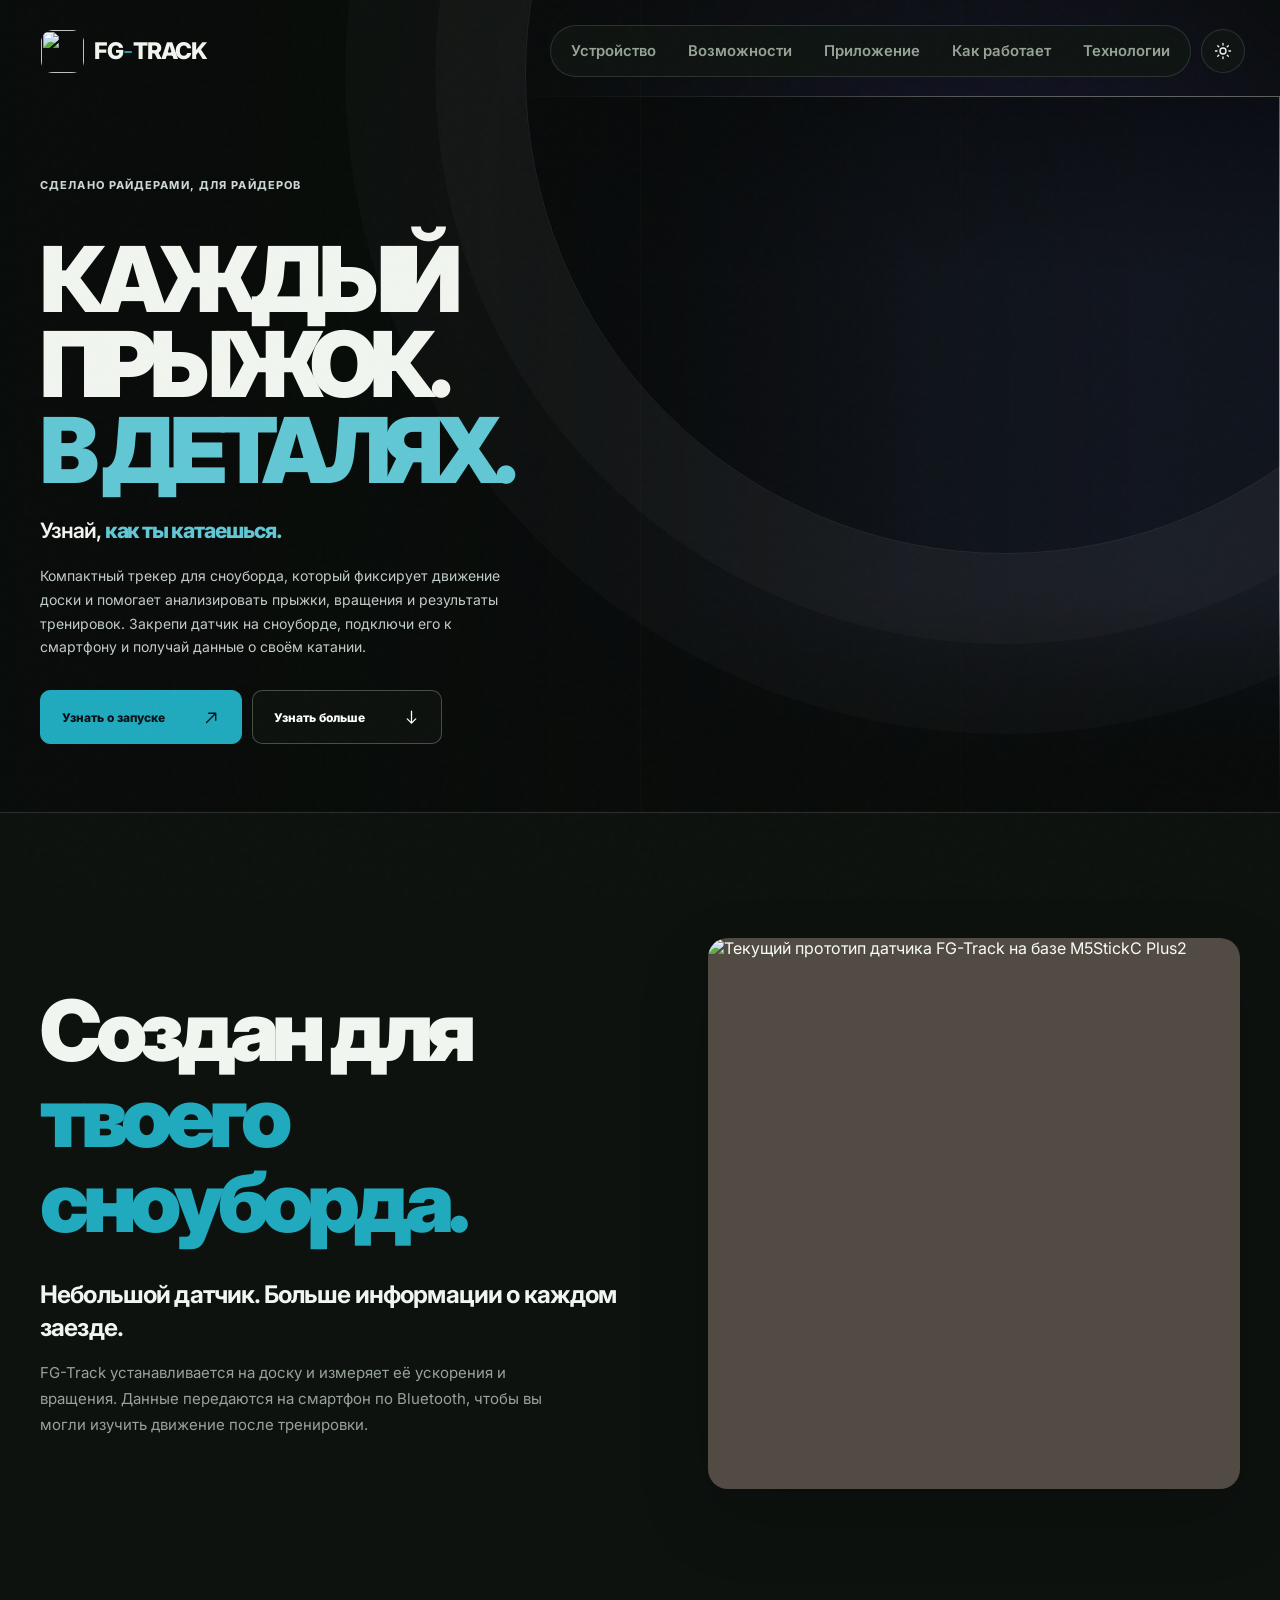
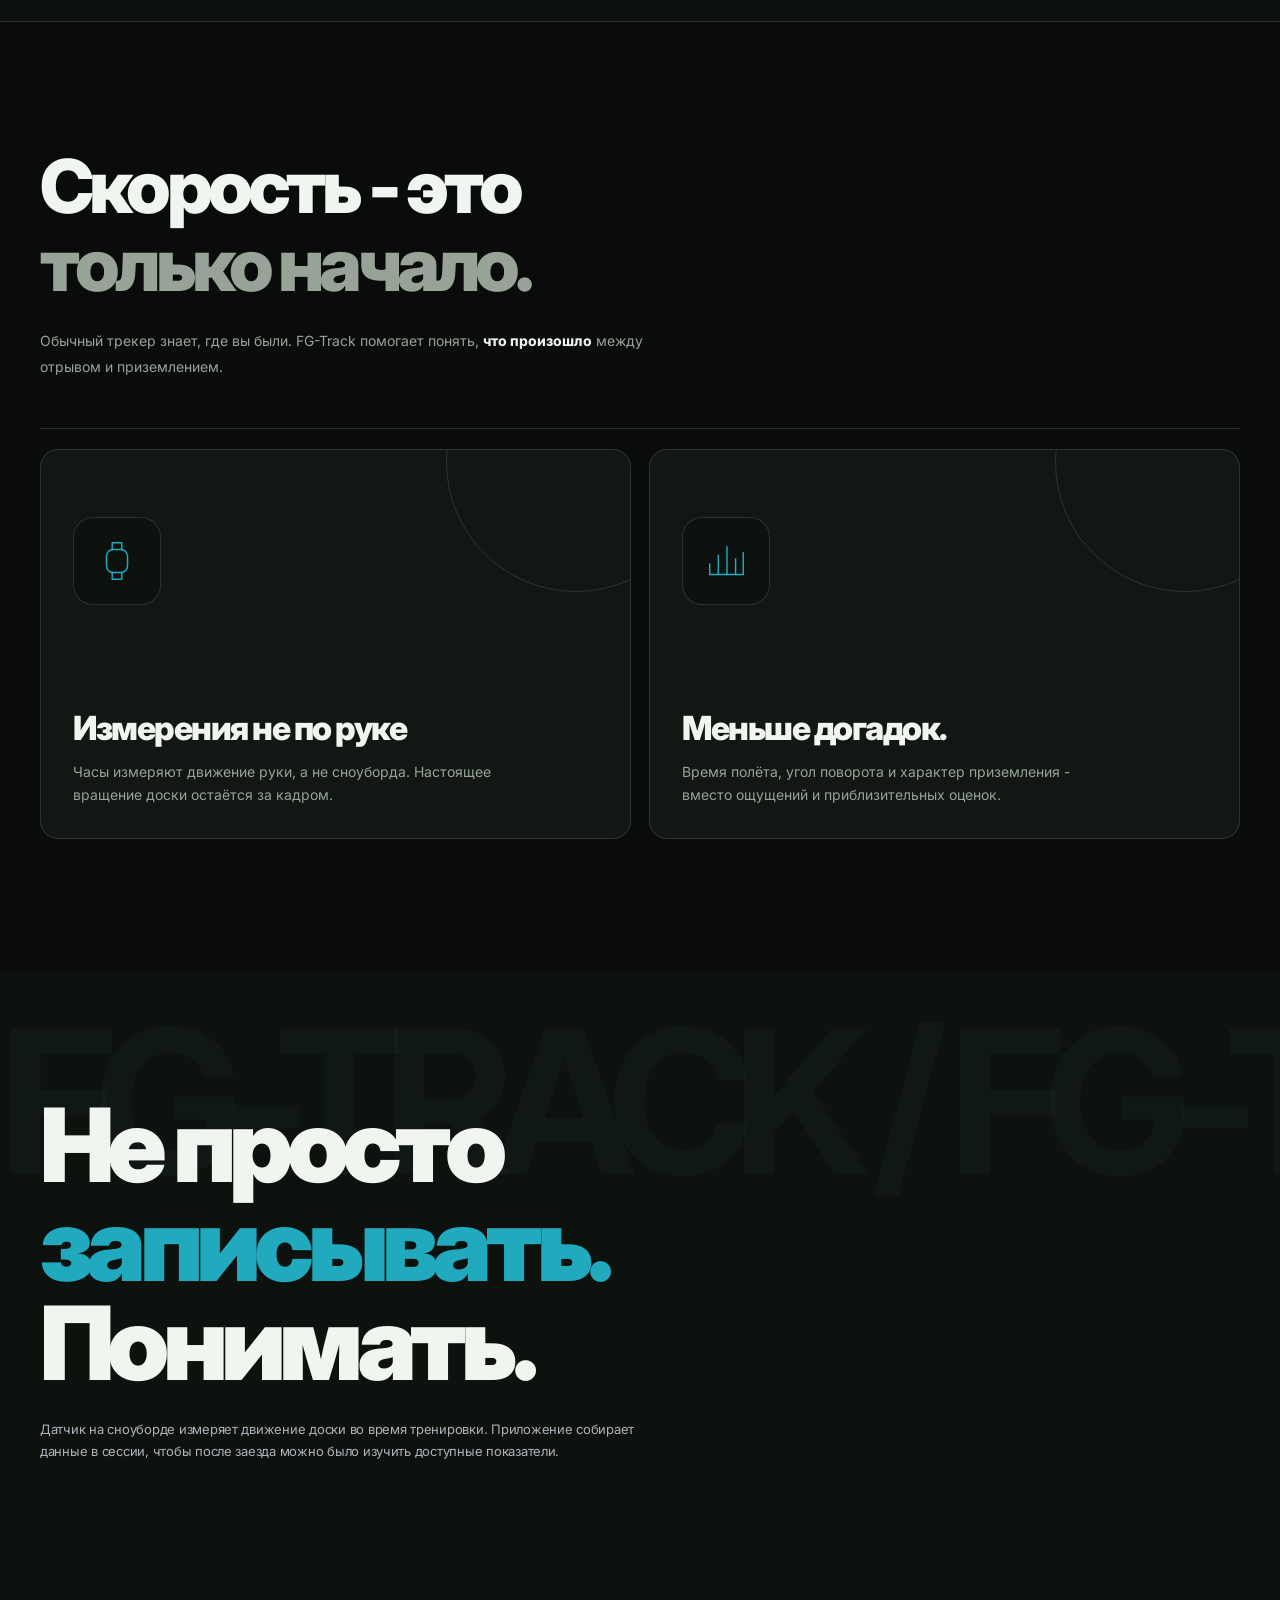
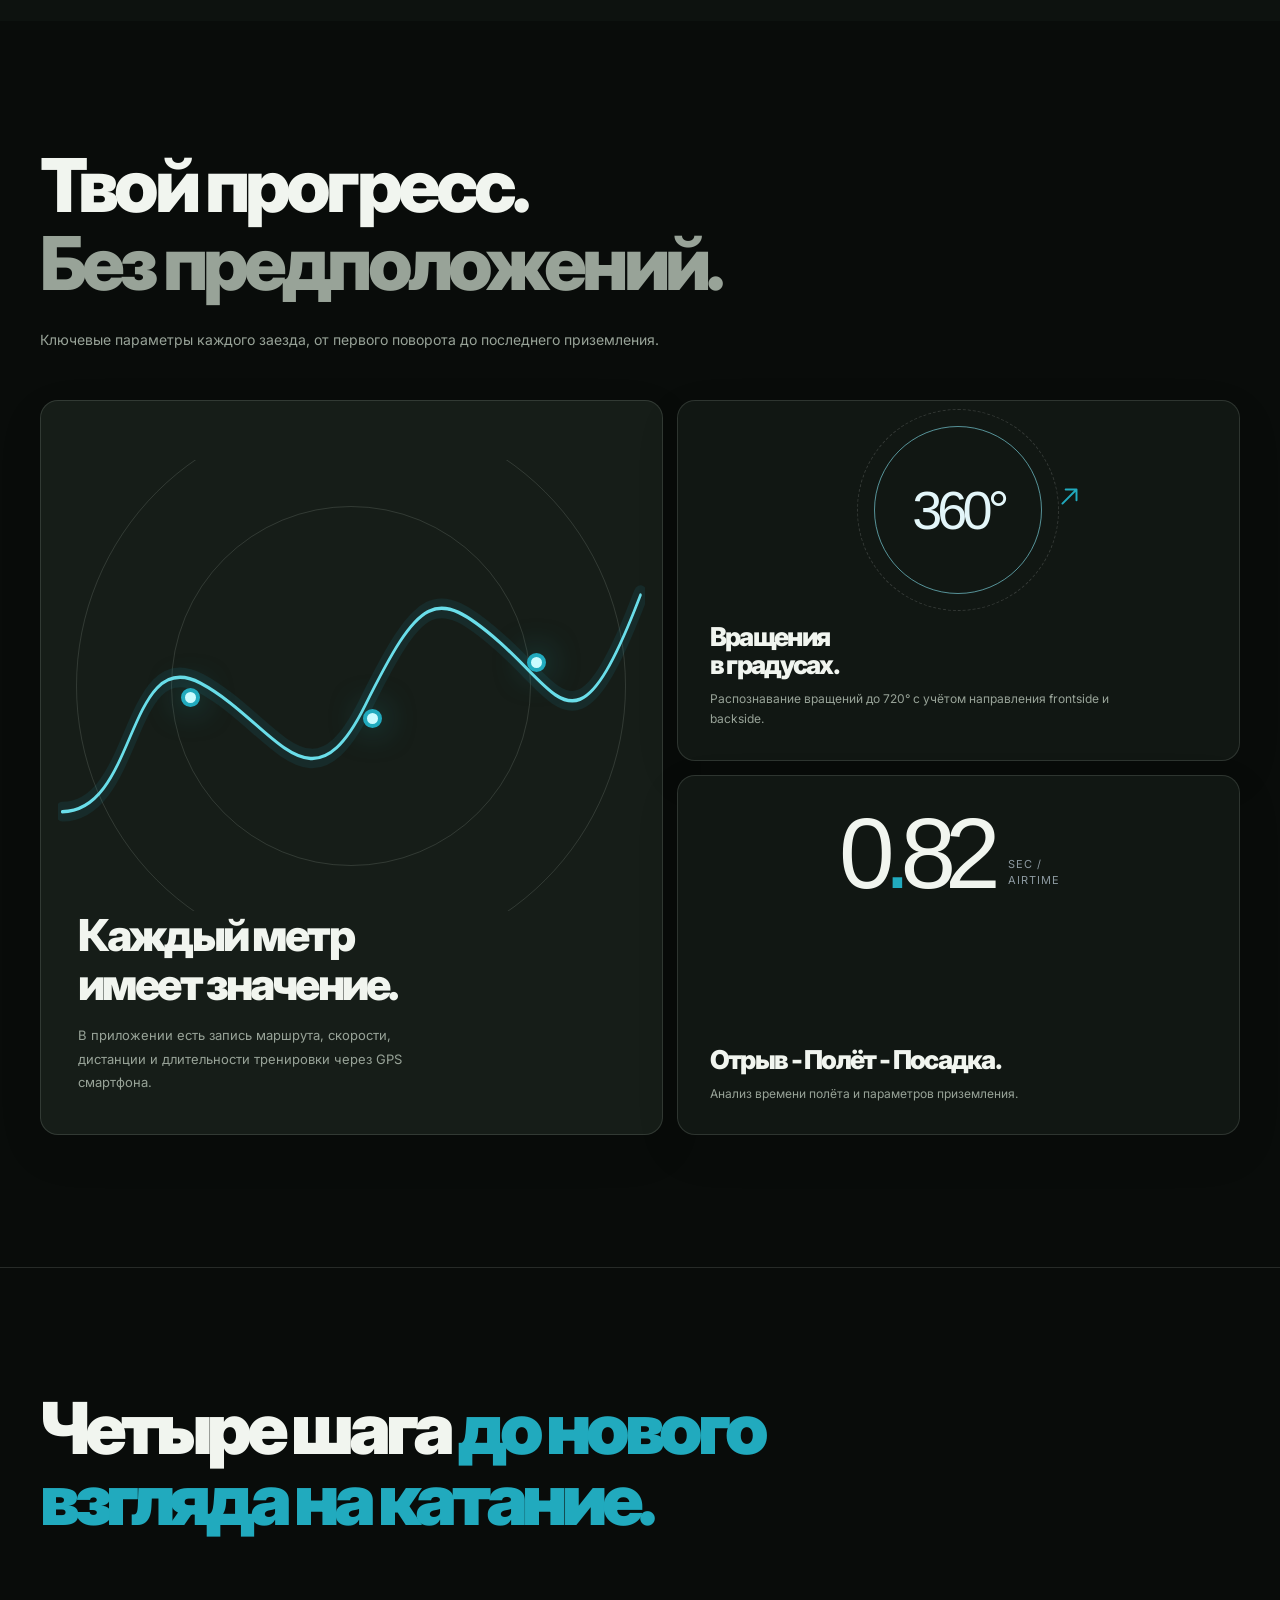
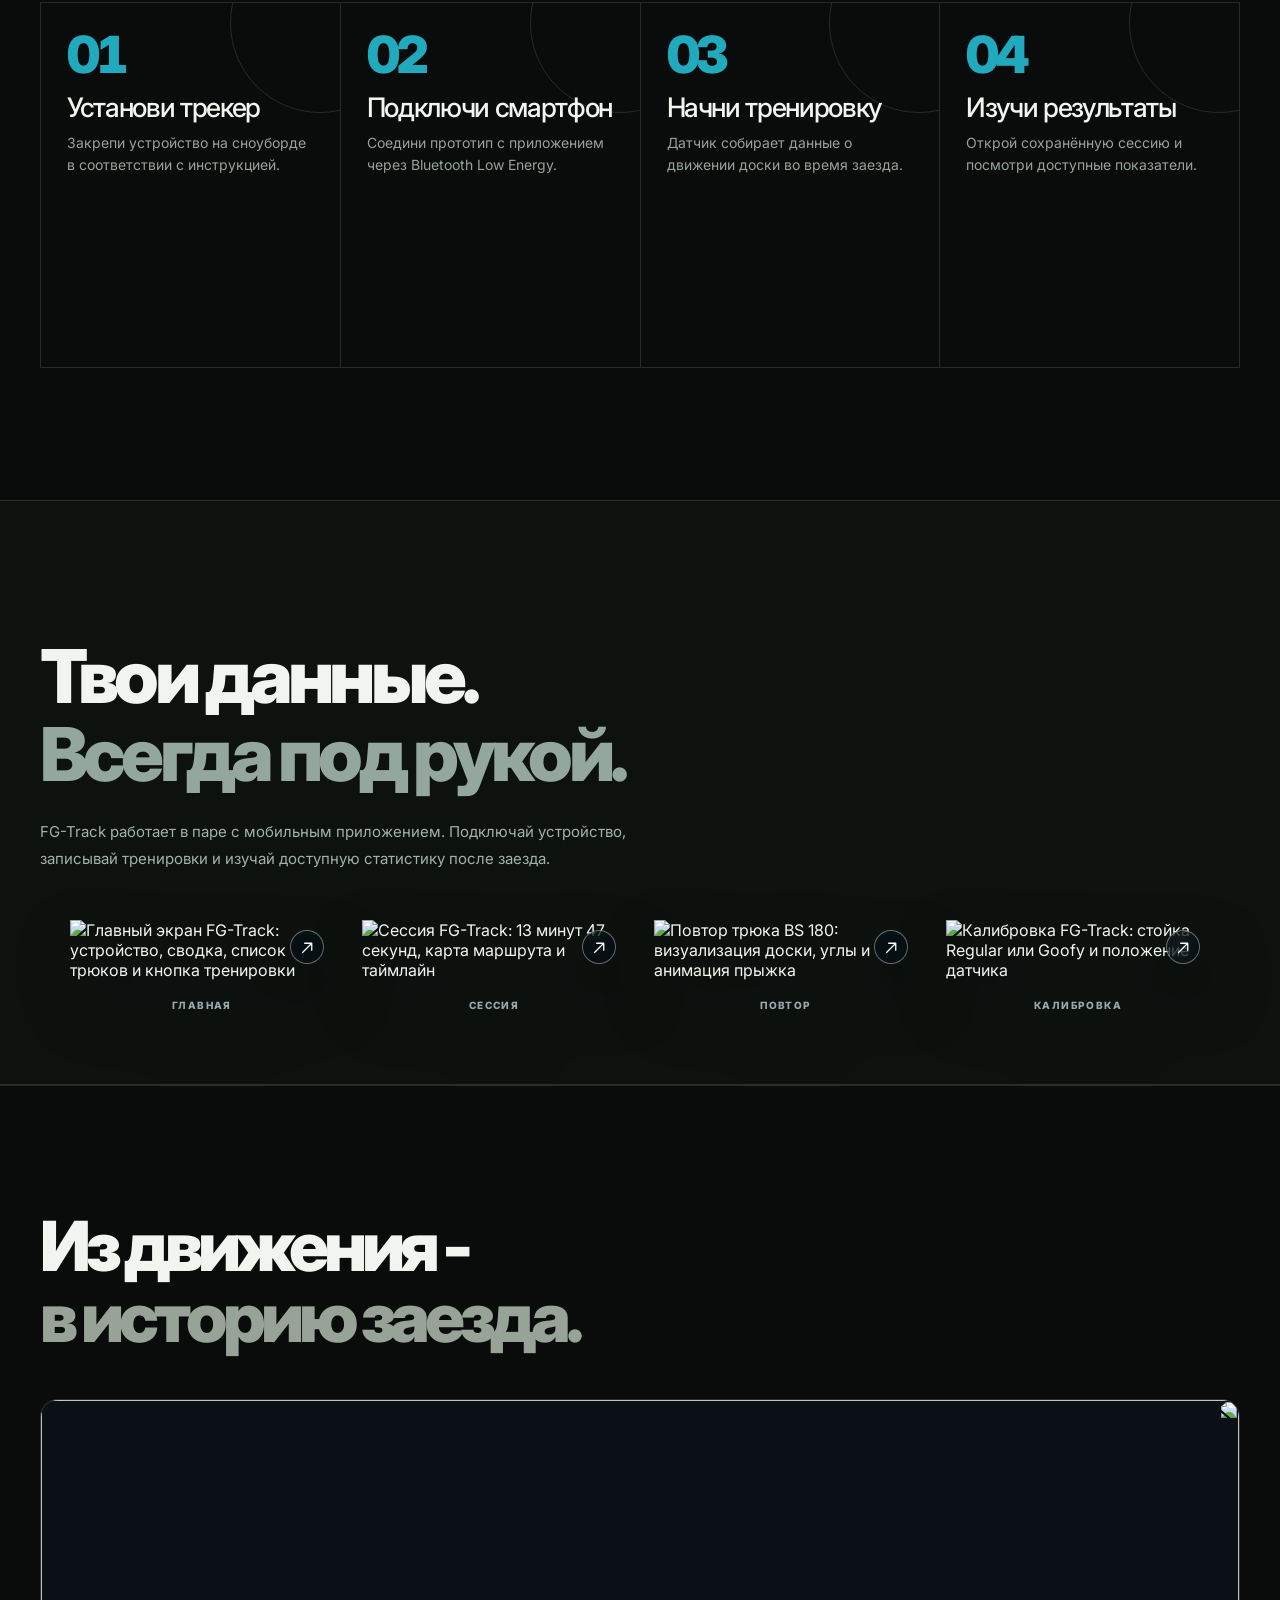
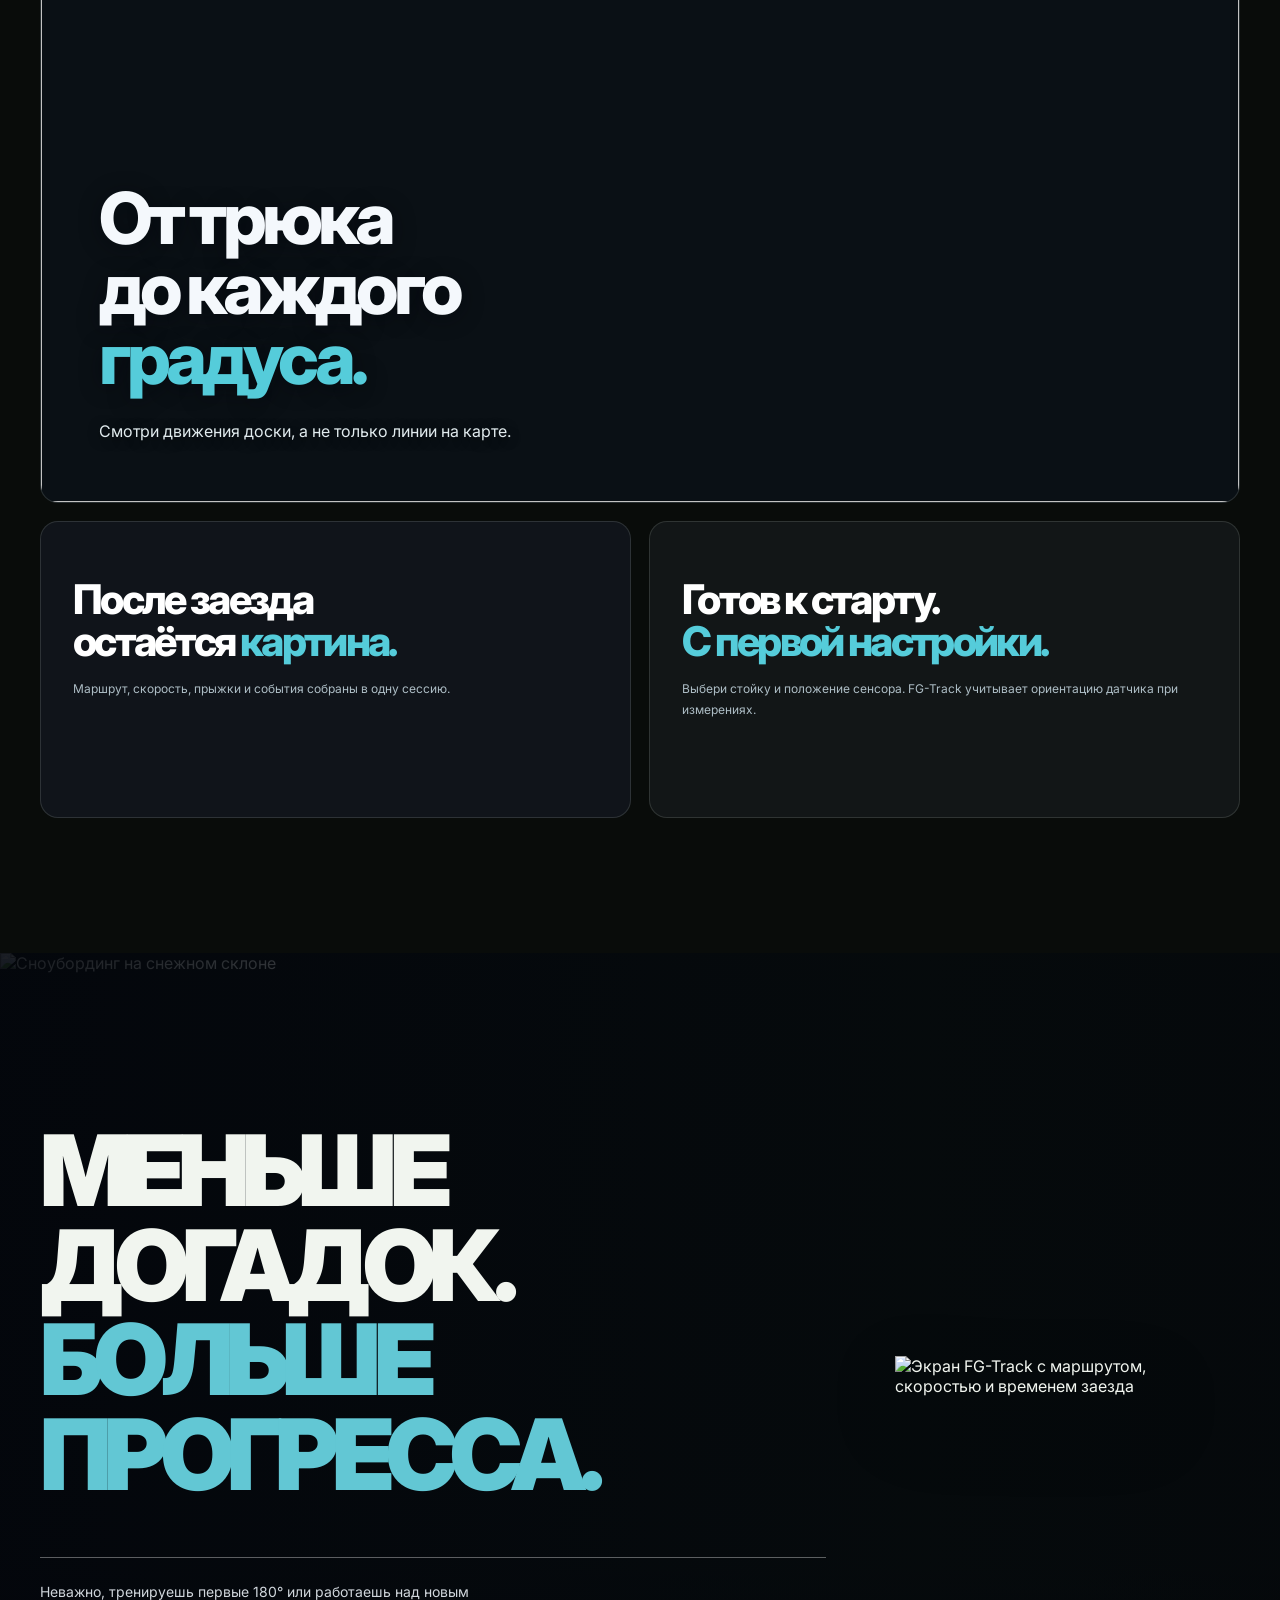
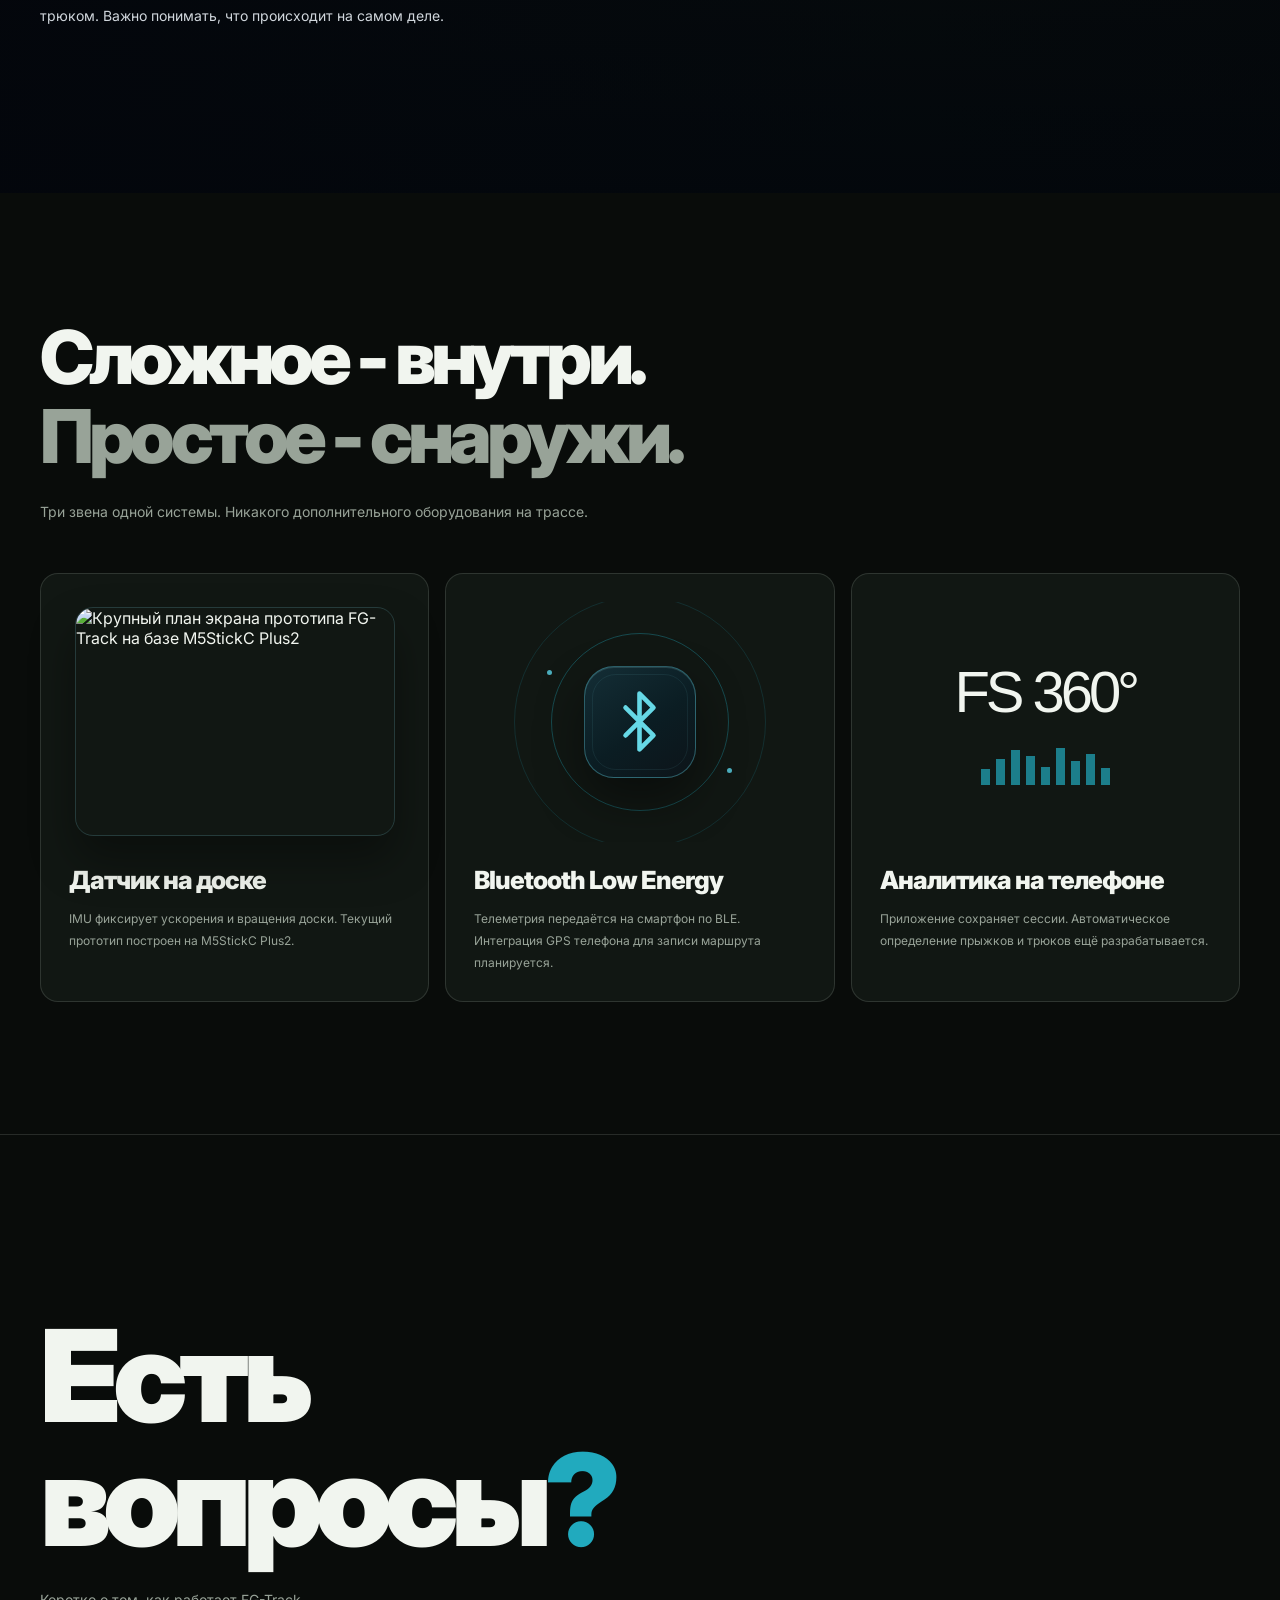
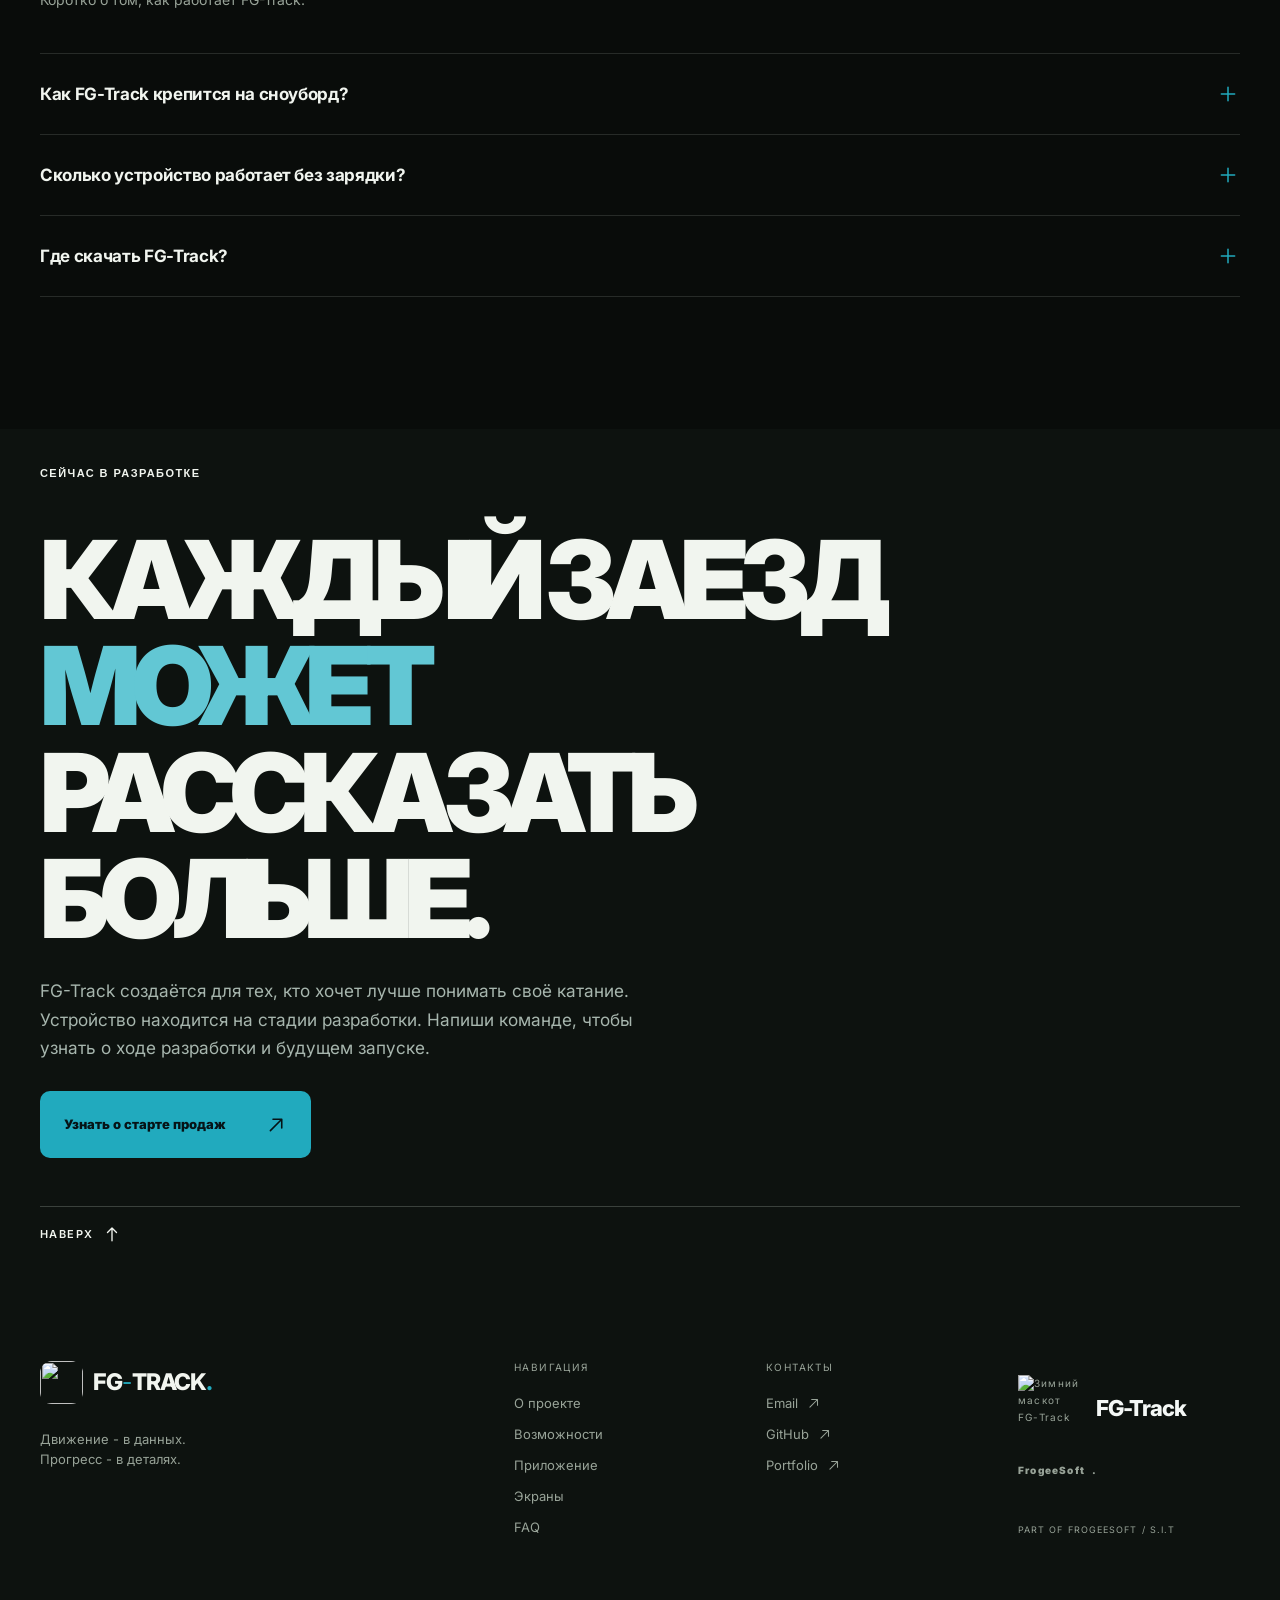
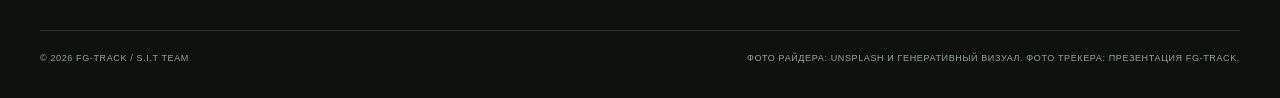
==== index.html @ 04e3b597 "upd" ====
<!DOCTYPE html>
<html lang="ru">
<head>
  <meta charset="UTF-8">
  <meta name="viewport" content="width=device-width, initial-scale=1, viewport-fit=cover">
  <meta name="theme-color" content="#090c0a">
  <meta name="description" content="FG-Track - трекер для сноуборда. Датчик на доске, мобильное приложение приложение и аналитика ваших трюков">
  <meta property="og:title" content="FG-Track - Every move matters">
  <meta property="og:description" content="FG-Track - трекер для сноуборда. Датчик на доске, мобильное приложение приложение и аналитика ваших трюков">
  <meta property="og:type" content="website">
  <title>FG-Track - Каждый прыжок в деталях.</title>
  <link rel="icon" type="image/png" href="assets/favicon.png">
  <link rel="preconnect" href="https://fonts.googleapis.com">
  <link rel="preconnect" href="https://fonts.gstatic.com" crossorigin>
  <link href="https://fonts.googleapis.com/css2?family=Inter:wght@400;500;600;700;800;900&display=swap" rel="stylesheet">
  <link rel="stylesheet" href="styles.css">
  <link rel="stylesheet" href="design-kit.css">
  <link rel="stylesheet" href="screens-in-photo.css">
  <link rel="stylesheet" href="screens-v3.css">
  <link rel="stylesheet" href="revisions.css">
  <script src="script.js" defer></script>
</head>
<body data-theme="dark">
  <svg class="ui-icon-sprite" xmlns="http://www.w3.org/2000/svg" aria-hidden="true" focusable="false">
    <symbol id="icon-arrow-up-right" viewBox="0 0 24 24"><path d="M5 19 18 6M8 6h10v10"/></symbol>
    <symbol id="icon-arrow-down" viewBox="0 0 24 24"><path d="M12 3v17m-6-6 6 6 6-6"/></symbol>
    <symbol id="icon-arrow-up" viewBox="0 0 24 24"><path d="M12 21V4m-6 6 6-6 6 6"/></symbol>
    <symbol id="icon-plus" viewBox="0 0 24 24"><path d="M12 4v16M4 12h16"/></symbol>
  </svg>
  <a class="skip-link" href="#main">Перейти к содержимому</a>
  <div class="page-noise" aria-hidden="true"></div>
  <header class="site-header" id="siteHeader">
    <div class="header-inner container-wide">
      <a class="brand" href="#top" aria-label="FG-Track - на главную"><img class="fg-brand-icon" src="assets/official-app-icon.png" alt="" width="44" height="44"><span class="brand-text">FG<span class="fg-brand-separator">-</span>TRACK</span></a>
      <div class="header-end">
        <nav class="site-nav" id="siteNav" aria-label="Основная навигация">
          <a href="#device">Устройство</a>
          <a href="#features">Возможности</a>
          <a href="#app">Приложение</a>
          <a href="#how">Как работает</a>
          <a href="#technology">Технологии</a>
<!--          <button class="header-search" type="button" data-header-search aria-label="Поиск по странице"><svg viewBox="0 0 24 24" aria-hidden="true"><path d="m21 21-4.3-4.3m2.3-5.2A7.5 7.5 0 1 1 4 11.5a7.5 7.5 0 0 1 15 0Z"/></svg><span>Поиск</span><kbd aria-hidden="true">K</kbd></button>-->
        </nav>
        <div class="header-actions">
          <button class="header-search-mobile" type="button" data-header-search aria-label="Поиск по странице"><svg viewBox="0 0 24 24" aria-hidden="true"><path d="m21 21-4.3-4.3m2.3-5.2A7.5 7.5 0 1 1 4 11.5a7.5 7.5 0 0 1 15 0Z"/></svg></button>
          <button class="theme-toggle" id="themeToggle" type="button" aria-label="Включить светлую тему" aria-pressed="false" title="Сменить тему"><svg class="sun" viewBox="0 0 24 24" aria-hidden="true"><circle cx="12" cy="12" r="4"/><path d="M12 2v2m0 16v2M4.93 4.93l1.42 1.42m11.3 11.3 1.42 1.42M2 12h2m16 0h2M4.93 19.07l1.42-1.42m11.3-11.3 1.42-1.42"/></svg><svg class="moon" viewBox="0 0 24 24" aria-hidden="true"><path d="M20 15.8A8.5 8.5 0 0 1 8.2 4 8.5 8.5 0 1 0 20 15.8Z"/></svg></button>
          <button class="menu-toggle" type="button" id="menuToggle" aria-label="Открыть меню" aria-controls="mobileMenu" aria-expanded="false"><span></span><span></span></button>
        </div>
      </div>
    </div>
  </header>
  <nav class="fg-mobile-menu" id="mobileMenu" aria-label="Мобильная навигация" aria-hidden="true" inert>
          <a href="#device">Устройство</a>
          <a href="#features">Возможности</a>
          <a href="#app">Приложение</a>
          <a href="#how">Как работает</a>
          <a href="#technology">Технологии</a>
    <a class="mobile-menu-contact" href="mailto:frogeesoft.team@gmail.com">Связаться <svg class="ui-icon" aria-hidden="true" focusable="false"><use href="#icon-arrow-up-right"></use></svg></a>
  </nav>
  <dialog class="header-search-dialog" id="headerSearchDialog" aria-label="Поиск по странице">
    <div class="header-search-field"><svg viewBox="0 0 24 24" aria-hidden="true"><path d="m21 21-4.3-4.3m2.3-5.2A7.5 7.5 0 1 1 4 11.5a7.5 7.5 0 0 1 15 0Z"/></svg>
      <label class="visually-hidden" for="headerSearchInput">Что найти</label>
      <input id="headerSearchInput" type="search" placeholder="Поиск по FG-Track" autocomplete="off">
      <button type="button" id="headerSearchClose" aria-label="Закрыть поиск">Esc</button>
    </div>
    <div class="header-search-results" id="headerSearchResults" aria-live="polite"></div>
  </dialog>

  <main id="main">
    <section class="hero" id="top" aria-labelledby="heroTitle">
      <div class="hero-glow" aria-hidden="true"></div><div class="hero-rings" aria-hidden="true"></div>
      <div class="hero-grid" aria-hidden="true"></div>
      <div class="hero-photo" id="heroPhoto" aria-hidden="true">
        <img class="hero-photo-local" src="assets/snowboarder-local.webp" alt="">
        <img class="hero-photo-online" src="https://images.unsplash.com/photo-1739741432363-8f5fa6ef4e7d?auto=format&amp;fit=crop&amp;w=1350&amp;q=85" alt="" onerror="this.style.display='none'">
        <div class="photo-shade"></div>
      </div>
      <div class="hero-content container-wide">
        <div class="hero-meta reveal">СДЕЛАНО РАЙДЕРАМИ, ДЛЯ РАЙДЕРОВ</div>
        <h1 id="heroTitle" class="hero-title reveal">КАЖДЫЙ<br>ПРЫЖОК.<br><span>В ДЕТАЛЯХ.</span></h1>
        <div class="hero-lower reveal">
          <div class="hero-intro">
            <p>Узнай, <strong>как ты катаешься.</strong></p>
            <span>Компактный трекер для сноуборда, который фиксирует движение доски и помогает анализировать прыжки, вращения и результаты тренировок. Закрепи датчик на сноуборде, подключи его к смартфону и получай данные о своём катании.</span>
            <div class="hero-actions">
              <a class="button button-light" href="#contact">Узнать о запуске <svg class="ui-icon" aria-hidden="true" focusable="false"><use href="#icon-arrow-up-right"></use></svg></a>
              <a class="button button-ghost" href="#device">Узнать больше <svg class="ui-icon" aria-hidden="true" focusable="false"><use href="#icon-arrow-down"></use></svg></a>
            </div>
          </div>
        </div>
      </div>
    </section>

    <section class="device-section section-pad" id="device" aria-labelledby="deviceTitle">
      <div class="container-wide device-layout">
        <div class="device-copy reveal">
          <h2 id="deviceTitle">Создан для<br><em>твоего сноуборда.</em></h2>
          <p class="device-lead">Небольшой датчик. Больше информации о каждом заезде.</p>
          <p>FG-Track устанавливается на доску и измеряет её ускорения и вращения. Данные передаются на смартфон по Bluetooth, чтобы вы могли изучить движение после тренировки.</p>
        </div>
        <figure class="device-visual reveal">
          <div class="device-photo-wrap"><img src="assets/prototype-photo-original.jpeg" loading="lazy" width="1210" height="1613" alt="Текущий прототип датчика FG-Track на базе M5StickC Plus2"></div>
<!--          <figcaption><span>ПРОТОТИП / В РАЗРАБОТКЕ</span><span>Фотография действующего устройства, не финальный корпус</span></figcaption>-->
        </figure>
      </div>
    </section>

    <section class="section concept section-pad container-wide" id="concept" aria-labelledby="conceptTitle">
  
      <div class="concept-heading reveal"><h2 id="conceptTitle">Скорость - это<br><span class="text-muted">только начало.</span></h2><p>Обычный трекер знает, где вы были. FG-Track помогает понять, <em>что произошло</em> между отрывом и приземлением.</p></div>
      <div class="concept-rule"></div>
      <div class="pain-grid">
        <article class="pain-card reveal"><div class="pain-icon" aria-hidden="true"><svg viewBox="0 0 48 48"><rect x="13" y="12" width="22" height="24" rx="7"/><path d="M19 12V5h10v7m-10 24v7h10v-7"/></svg></div><h3>Измерения не по руке</h3><p>Часы измеряют движение руки, а не сноуборда. Настоящее вращение доски остаётся за кадром.</p></article>
        <article class="pain-card reveal"><div class="pain-icon" aria-hidden="true"><svg viewBox="0 0 48 48"><path d="M7 38V27m9 11V18m9 20V9m9 29V22m8 16V15"/><path d="M7 38h35"/></svg></div><h3>Меньше догадок.</h3><p>Время полёта, угол поворота и характер приземления - вместо ощущений и приблизительных оценок.</p></article>
      </div>
    </section>

    <section class="statement" aria-label="Суть проекта">
      <div class="statement-back" aria-hidden="true">FG-TRACK / FG-TRACK / FG-TRACK</div>
      <div class="container-wide statement-content reveal">
       
        <h2>Не просто<br><em>записывать.</em><br>Понимать.</h2>
        <span class="statement-aside">Датчик на сноуборде измеряет движение доски во время тренировки. Приложение собирает данные в сессии, чтобы после заезда можно было изучить доступные показатели.</span>
      </div>
    </section>

    <section class="section section-pad features" id="features" aria-labelledby="featuresTitle">
      <div class="container-wide">
    
        <div class="section-heading flex-heading reveal"><h2 id="featuresTitle">Твой прогресс.<br><span class="text-muted">Без предположений.</span></h2><p>Ключевые параметры каждого заезда, от первого поворота до последнего приземления.</p></div>
        <div class="feature-layout">
          <article class="feature-large feature-card reveal">

            <div class="feature-schematic" aria-hidden="true"><div class="schematic-orbit orbit-one"></div><div class="schematic-orbit orbit-two"></div><div class="schematic-trail"><svg viewBox="0 0 700 300" preserveAspectRatio="none"><path class="route-shadow" d="M5 245 C95 245 82 100 170 134 S300 250 366 154 S450 50 526 98 S620 200 695 58"/><path class="route-line" d="M5 245 C95 245 82 100 170 134 S300 250 366 154 S450 50 526 98 S620 200 695 58"/></svg><span class="route-pin pin-one"></span><span class="route-pin pin-two"></span><span class="route-pin pin-three"></span></div></div>
            <div class="feature-large-bottom"><div><h3>Каждый метр<br>имеет значение.</h3><p>В приложении есть запись маршрута, скорости, дистанции и длительности тренировки через GPS смартфона.</p></div></div>
          </article>
          <div class="feature-right">
            <article class="feature-card feature-rotation reveal"><div class="rotation-art" aria-hidden="true"><div class="rotating-ring"><span>360°</span></div><div class="rotation-arrow"><svg class="ui-icon" aria-hidden="true" focusable="false"><use href="#icon-arrow-up-right"></use></svg></div></div><div class="feature-bottom"><h3>Вращения<br>в градусах.</h3><p>Распознавание вращений до 720° с учётом направления frontside и backside.</p></div></article>
            <article class="feature-card feature-airtime reveal"><div class="airtime-visual" aria-hidden="true"><strong>0<span>.</span>82</strong><span>SEC / AIRTIME</span></div><div class="feature-bottom"><h3>Отрыв - Полёт - Посадка.</h3><p>Анализ времени полёта и параметров приземления.</p></div></article>
          </div>
        </div>
      </div>
    </section>

    <section class="how-section section-pad" id="how" aria-labelledby="howTitle">
      <div class="container-wide">
        <div class="how-heading reveal"><h2 id="howTitle">Четыре шага <em>до нового взгляда на катание.</em></h2></div>
        <div class="how-grid">
          <article class="how-step reveal"><span>01</span><h3>Установи трекер</h3><p>Закрепи устройство на сноуборде в соответствии с инструкцией.</p></article>
          <article class="how-step reveal"><span>02</span><h3>Подключи смартфон</h3><p>Соедини прототип с приложением через Bluetooth Low Energy.</p></article>
          <article class="how-step reveal"><span>03</span><h3>Начни тренировку</h3><p>Датчик собирает данные о движении доски во время заезда.</p></article>
          <article class="how-step reveal"><span>04</span><h3>Изучи результаты</h3><p>Открой сохранённую сессию и посмотри доступные показатели.</p></article>
        </div>
      </div>
    </section>

    <section class="product-section" id="app" aria-labelledby="appTitle">
      <div class="container-wide product-container">
        <div class="product-heading reveal"><h2 id="appTitle">Твои данные.<br><span class="text-muted">Всегда под рукой.</span></h2><p>FG-Track работает в паре с мобильным приложением. Подключай устройство, записывай тренировки и изучай доступную статистику после заезда.</p></div>
        <div class="phone-stage phone-stage-v3" aria-label="Четыре демонстрационных экрана приложения FG-Track">
          <div class="phone-aura" aria-hidden="true"></div>
          <figure class="showcase-device device-session reveal"><div class="real-mockup"><img src="assets/mockup-session.png" alt="Сессия FG-Track: 13 минут 47 секунд, карта маршрута и таймлайн"></div><figcaption>СЕССИЯ</figcaption><a class="phone-screen-open" href="assets/mockup-session.png" target="_blank" rel="noopener" aria-label="Открыть сессию с маршрутом в новой вкладке"><svg class="ui-icon" aria-hidden="true" focusable="false"><use href="#icon-arrow-up-right"></use></svg></a></figure>
          <figure class="showcase-device device-home reveal"><div class="real-mockup"><img src="assets/mockup-home.png" alt="Главный экран FG-Track: устройство, сводка, список трюков и кнопка тренировки"></div><figcaption>ГЛАВНАЯ</figcaption><a class="phone-screen-open" href="assets/mockup-home.png" target="_blank" rel="noopener" aria-label="Открыть главный экран в новой вкладке"><svg class="ui-icon" aria-hidden="true" focusable="false"><use href="#icon-arrow-up-right"></use></svg></a></figure>
          <figure class="showcase-device device-replay reveal"><div class="real-mockup"><img src="assets/mockup-replay.png" alt="Повтор трюка BS 180: визуализация доски, углы и анимация прыжка"></div><figcaption>ПОВТОР</figcaption><a class="phone-screen-open" href="assets/mockup-replay.png" target="_blank" rel="noopener" aria-label="Открыть повтор трюка в новой вкладке"><svg class="ui-icon" aria-hidden="true" focusable="false"><use href="#icon-arrow-up-right"></use></svg></a></figure>
          <figure class="showcase-device device-calibration reveal"><div class="real-mockup"><img src="assets/mockup-calibration.png" alt="Калибровка FG-Track: стойка Regular или Goofy и положение датчика"></div><figcaption>КАЛИБРОВКА</figcaption><a class="phone-screen-open" href="assets/mockup-calibration.png" target="_blank" rel="noopener" aria-label="Открыть экран калибровки в новой вкладке"><svg class="ui-icon" aria-hidden="true" focusable="false"><use href="#icon-arrow-up-right"></use></svg></a></figure>
        </div>
      </div>
    </section>

    <section class="field-gallery section-pad field-gallery-v3" id="showcase" aria-labelledby="fieldGalleryTitle">
      <div class="container-wide">
        <div class="field-gallery-head reveal">
          <h2 id="fieldGalleryTitle">Из движения -<br><span class="text-muted">в историю заезда.</span></h2>
        </div>
        <div class="editorial-feature reveal">
          <div class="editorial-visual">
            <div class="editorial-photo" aria-hidden="true"><img src="assets/swnowboard-action.png" alt=""></div>
            <div class="editorial-device" aria-hidden="true"><div class="real-mockup"><img src="assets/mockup-replay.png" alt=""></div></div>
          </div>
          <div class="editorial-caption">
            <div class="editorial-left"><h3>От трюка<br>до каждого<br><em>градуса.</em></h3></div>
            <div class="editorial-aside"><p>Смотри движения доски, а не только линии на карте.</p></div>
          </div>
        </div>
        <div class="editorial-grid">
          <article class="editorial-session reveal">
            <div class="session-top"></div>
            <h3>После заезда<br>остаётся <em>картина.</em></h3>
            <p>Маршрут, скорость, прыжки и события собраны в одну сессию.</p>
            <div class="session-phone" aria-hidden="true"><div class="real-mockup"><img src="assets/mockup-session.png" alt=""></div></div>

           
          </article>
          <article class="editorial-calibration reveal">
            <div class="session-top"></div>
            <h3>Готов к старту.<br><em>С первой настройки.</em></h3>
            <p>Выбери стойку и положение сенсора. FG-Track учитывает ориентацию датчика при измерениях.</p>
            <div class="calibration-device" aria-hidden="true"><div class="real-mockup"><img src="assets/mockup-calibration.png" alt=""></div></div>

          </article>
        </div>
      </div>
    </section>

    <section class="rider-section" aria-labelledby="riderTitle">
      <div class="rider-photo"><img src="https://skitours.com.ua/sites/default/files/images/articles/661.jpg" loading="lazy" alt="Сноубординг на снежном склоне"></div>
      <div class="rider-shade" aria-hidden="true"></div>
      <div class="container-wide rider-content">
        <div class="rider-main">
          <div class="rider-copy">
            <h2 id="riderTitle" class="reveal">МЕНЬШЕ<br>ДОГАДОК.<br><em>БОЛЬШЕ<br>ПРОГРЕССА.</em></h2>
            <div class="rider-base reveal"><p>Неважно, тренируешь первые 180° или работаешь над новым трюком. Важно понимать, что происходит на самом деле.</p></div>
          </div>
          <div class="rider-app-overlay rider-app-overlay-v3 rider-phone-large reveal" aria-label="Скриншот сессии FG-Track"><div class="real-mockup"><img src="assets/mockup-session.png" alt="Экран FG-Track с маршрутом, скоростью и временем заезда" loading="lazy"></div></div>
        </div>
      </div>
    </section>

    <section class="section section-pad technology" id="technology" aria-labelledby="techTitle">
      <div class="container-wide"><div class="flex-heading section-heading reveal"><h2 id="techTitle">Сложное - внутри.<br><span class="text-muted">Простое - снаружи.</span></h2><p>Три звена одной системы. Никакого дополнительного оборудования на трассе.</p></div>
        <div class="steps">
          <div class="step reveal"><div class="sensor-drawing"><img class="sensor-prototype-photo" src="assets/tracker-from-presentation.webp" loading="lazy" alt="Крупный план экрана прототипа FG-Track на базе M5StickC Plus2"></div><h3>Датчик на доске</h3><p>IMU фиксирует ускорения и вращения доски. Текущий прототип построен на M5StickC Plus2.</p></div>
          <div class="step reveal"><div class="ble-drawing" aria-hidden="true">
              <span class="ble-wave wave-a"></span><span class="ble-wave wave-b"></span>
              <span class="ble-icon-wrap">
                <svg class="ble-icon" viewBox="0 0 24 24" fill="none" xmlns="http://www.w3.org/2000/svg" aria-hidden="true">
                  <path d="M7 7L17 17L12 22V2L17 7L7 17" stroke="currentColor" stroke-width="1.65" stroke-linecap="round" stroke-linejoin="round" />
                </svg>
              </span>
              <span class="ble-signal ble-signal-left"></span><span class="ble-signal ble-signal-right"></span>
            </div><h3>Bluetooth Low Energy</h3><p>Телеметрия передаётся на смартфон по BLE. Интеграция GPS телефона для записи маршрута планируется.</p></div>
          <div class="step reveal"><div class="insight-drawing" aria-hidden="true"><span>FS 360°</span><div class="insight-bars"><i></i><i></i><i></i><i></i><i></i><i></i><i></i><i></i><i></i></div></div><h3>Аналитика на телефоне</h3><p>Приложение сохраняет сессии. Автоматическое определение прыжков и трюков ещё разрабатывается.</p></div>
        </div>
      </div>
    </section>

    <section class="faq-section section-pad" id="faq" aria-labelledby="faqTitle"><div class="container-wide faq-layout"><div class="faq-intro reveal"><h2 id="faqTitle">Есть<br>вопросы<span>?</span></h2><p>Коротко о том, как работает FG-Track.</p></div><div class="faq-items">
<!--      <details class="faq-item reveal" name="fg-track-faq"><summary>Нужна ли камера на трассе?<span class="faq-plus" aria-hidden="true"><svg class="ui-icon" aria-hidden="true" focusable="false"><use href="#icon-plus"></use></svg></span></summary><p>Нет. Датчик устанавливается на сноуборд, считывает ускорения и вращения, а затем отправляет измерения в приложение по BLE.</p></details>-->
<!--      <details class="faq-item reveal" name="fg-track-faq"><summary>Можно ли попробовать без датчика?<span class="faq-plus" aria-hidden="true"><svg class="ui-icon" aria-hidden="true" focusable="false"><use href="#icon-plus"></use></svg></span></summary><p>Да. В текущем проекте предусмотрен виртуальный сноуборд: он генерирует тестовую IMU-телеметрию для знакомства с приложением и проверки экранов.</p></details>-->
      <details class="faq-item reveal" name="fg-track-faq"><summary>Как FG-Track крепится на сноуборд?<span class="faq-plus" aria-hidden="true"><svg class="ui-icon" aria-hidden="true" focusable="false"><use href="#icon-plus"></use></svg></span></summary><p>Способ крепления для финальной версии ещё уточняется. Перед запуском мы покажем установку и результаты испытаний фиксации на доске.</p></details>
      <details class="faq-item reveal" name="fg-track-faq"><summary>Сколько устройство работает без зарядки?<span class="faq-plus" aria-hidden="true"><svg class="ui-icon" aria-hidden="true" focusable="false"><use href="#icon-plus"></use></svg></span></summary><p>Подтверждённой автономности для финальной версии пока нет. Опубликуем её после испытаний прототипа.</p></details>
<!--      <details class="faq-item reveal" name="fg-track-faq"><summary>Как распознаются прыжки и трюки?<span class="faq-plus" aria-hidden="true"><svg class="ui-icon" aria-hidden="true" focusable="false"><use href="#icon-plus"></use></svg></span></summary><p>Алгоритмы распознавания находятся в разработке. Точность измерений предстоит проверить на склоне.</p></details>-->
      <details class="faq-item reveal" name="fg-track-faq"><summary>Где скачать FG-Track?<span class="faq-plus" aria-hidden="true"><svg class="ui-icon" aria-hidden="true" focusable="false"><use href="#icon-plus"></use></svg></span></summary><p>FG-Track - проект в разработке. Публикация в App Store и Google Play пока только запланирована. В скором времени выложим релиз приложения на гитхаб и в магазины приложений.</p></details>
    </div></div></section>

    <section class="cta-section" id="contact"><div class="cta-orb" aria-hidden="true"></div><img class="cta-mascot" src="assets/official-fg-track-logo.webp" alt="" aria-hidden="true" loading="lazy"><div class="container-wide cta-content"><div class="cta-meta"><span>СЕЙЧАС В РАЗРАБОТКЕ</span></div><div class="cta-core reveal"><h2>КАЖДЫЙ ЗАЕЗД<br><em>МОЖЕТ</em><br>РАССКАЗАТЬ<br>БОЛЬШЕ.</h2><p>FG-Track создаётся для тех, кто хочет лучше понимать своё катание. Устройство находится на стадии разработки. Напиши команде, чтобы узнать о ходе разработки и будущем запуске.</p><a class="cta-link" href="mailto:frogeesoft.team@gmail.com">Узнать о старте продаж <svg class="ui-icon" aria-hidden="true" focusable="false"><use href="#icon-arrow-up-right"></use></svg></a></div><div class="cta-bottom"><a href="#top">НАВЕРХ <svg class="ui-icon" aria-hidden="true" focusable="false"><use href="#icon-arrow-up"></use></svg></a></div></div></section>
  </main>
  <footer class="footer"><div class="container-wide footer-inner"><div><a class="brand footer-brand" href="#top"><img class="fg-brand-icon" src="assets/official-app-icon.png" alt="" width="44" height="44"><span class="brand-text">FG<span class="fg-brand-separator">-</span>TRACK<span class="brand-dot">.</span></span></a><p>Движение - в данных.<br>Прогресс - в деталях.</p></div><div class="footer-column"><span>НАВИГАЦИЯ</span><a href="#concept">О проекте</a><a href="#features">Возможности</a><a href="#app">Приложение</a><a href="#showcase">Экраны</a><a href="#faq">FAQ</a></div><div class="footer-column"><span>КОНТАКТЫ</span><a href="mailto:frogeesoft.team@gmail.com">Email <svg class="ui-icon" aria-hidden="true" focusable="false"><use href="#icon-arrow-up-right"></use></svg></a><a href="https://github.com/ArduRadioKot" target="_blank" rel="noreferrer">GitHub <svg class="ui-icon" aria-hidden="true" focusable="false"><use href="#icon-arrow-up-right"></use></svg></a><a href="https://alex-fgdev.ru" target="_blank" rel="noreferrer">Portfolio <svg class="ui-icon" aria-hidden="true" focusable="false"><use href="#icon-arrow-up-right"></use></svg></a></div><div class="footer-made footer-made-v3"><span class="footer-project-logo"><img src="assets/official-fg-track-logo.webp" alt="Зимний маскот FG-Track" loading="lazy"><strong>FG-Track</strong></span><a class="frogee-brand" href="https://github.com/ArduRadioKot/Alex-fgCV" target="_blank" rel="noreferrer" aria-label="FrogeeSoft - официальный логотип и дизайн-кит"><img class="frogee-logo-dark" src="assets/frogeesoft-logo-dark.png" alt="FrogeeSoft" loading="lazy"><img class="frogee-logo-light" src="assets/frogeesoft-logo-light.png" alt="FrogeeSoft" loading="lazy"><span class="frogee-fallback" aria-label="FrogeeSoft">FrogeeSoft<span class="frogee-fallback-dot">.</span></span></a><small>PART OF FROGEESOFT / S.I.T</small></div></div><div class="container-wide footer-legal"><span>© 2026 FG-TRACK / S.I.T TEAM</span><span>ФОТО РАЙДЕРА: UNSPLASH И ГЕНЕРАТИВНЫЙ ВИЗУАЛ. ФОТО ТРЕКЕРА: ПРЕЗЕНТАЦИЯ FG-TRACK.</span></div></footer>
</body>
</html>
---- styles.css ----
:root{--bg:#050607;--black:#000;--panel:#0c0e11;--panel2:#121519;--text:#f4f5f5;--sub:#a5a8af;--dim:#777c85;--line:rgba(255,255,255,.14);--accent:#21aabe;--accent-bright:#7cd5df;--max:1500px;--ease:cubic-bezier(.22,1,.36,1)}
*,*::before,*::after{box-sizing:border-box}html{scroll-behavior:smooth;scroll-padding-top:90px}body{margin:0;background:var(--bg);color:var(--text);font-family:Manrope,Arial,Helvetica,sans-serif;-webkit-font-smoothing:antialiased;overflow-x:hidden}::selection{background:var(--accent);color:#061316}a{color:inherit;text-decoration:none}button{font:inherit}button,a{-webkit-tap-highlight-color:transparent}a:focus-visible,button:focus-visible,summary:focus-visible{outline:2px solid var(--accent-bright);outline-offset:4px}img,svg{max-width:100%;display:block}p,h1,h2,h3{margin:0}h1,h2,h3{font-weight:500;letter-spacing:-.065em}p{line-height:1.6}.container-wide{width:min(calc(100% - 112px),var(--max));margin-inline:auto}.section-pad{padding-top:155px;padding-bottom:160px}.section-kicker{display:flex;gap:35px;align-items:center;color:#bec0c6;font-size:11px;letter-spacing:.19em;font-weight:700;text-transform:uppercase}.section-kicker span:first-child{color:var(--accent)}.section-heading{margin-top:64px;margin-bottom:70px}h2{font-size:clamp(55px,6.75vw,108px);line-height:1.06}.text-muted{color:#696d76}.tiny-label{font-size:11px;letter-spacing:.18em;font-weight:700}.skip-link{position:fixed;left:20px;top:-80px;z-index:999;background:#fff;color:#000;padding:12px;transition:top .2s}.skip-link:focus{top:18px}.scroll-line{height:2px;width:0;background:var(--accent);position:fixed;top:0;left:0;z-index:500;pointer-events:none}.reveal{opacity:0;transform:translateY(32px);transition:opacity .95s var(--ease),transform .95s var(--ease)}.reveal.in-view{opacity:1;transform:translateY(0)}
/* Header */
.site-header{height:93px;position:absolute;inset:0 0 auto;z-index:100;transition:background .35s,border-color .35s; border-bottom:1px solid rgba(255,255,255,.15)}.site-header.is-scrolled{position:fixed;background:rgba(4,6,8,.89);backdrop-filter:blur(18px);-webkit-backdrop-filter:blur(18px);border-color:var(--line)}.header-inner{display:flex;align-items:center;justify-content:space-between;height:100%;gap:26px}.brand{font-family:'Space Grotesk',Arial,sans-serif;font-size:25px;line-height:1;letter-spacing:-.065em;font-weight:700;white-space:nowrap}.brand-hyphen{color:#cbd4d9}.brand-dot{color:var(--accent)}.site-nav{display:flex;gap:37px;align-items:center}.site-nav a,.header-contact{font-size:12px;transition:color .25s}.site-nav a{color:#bcc0c7}.site-nav a:hover,.header-contact:hover{color:var(--accent-bright)}.header-contact{display:flex;gap:32px;align-items:center;border:1px solid rgba(255,255,255,.26);padding:14px 17px;border-radius:2px;background:rgba(0,0,0,.14)}.header-contact span{font-size:16px}.menu-toggle{display:none;border:0;background:none;color:#fff;width:38px;height:40px;position:relative;cursor:pointer}.menu-toggle span{display:block;height:1px;background:#fff;position:absolute;width:26px;left:5px;transition:transform .3s,top .3s}.menu-toggle span:first-child{top:14px}.menu-toggle span:last-child{top:24px}.menu-toggle[aria-expanded="true"] span:first-child{top:19px;transform:rotate(45deg)}.menu-toggle[aria-expanded="true"] span:last-child{top:19px;transform:rotate(-45deg)}
/* Hero */
.hero{height:clamp(750px,56vw,940px);min-height:min(850px,100svh);position:relative;overflow:hidden;background:#070a0e;isolation:isolate}.hero::after{content:"";position:absolute;inset:0;z-index:-1;pointer-events:none;background:linear-gradient(90deg,rgba(3,5,7,.97) 0%,rgba(3,5,7,.78) 38%,transparent 80%),linear-gradient(0deg,rgba(3,5,7,1),transparent 25%)}.hero-glow{position:absolute;width:1050px;height:700px;right:-170px;top:-150px;background:radial-gradient(ellipse,rgba(41,38,91,.55),transparent 70%);filter:blur(60px);z-index:-2}.hero-grid{pointer-events:none;position:absolute;inset:0;opacity:.15;z-index:0;background-image:linear-gradient(to right,rgba(255,255,255,.12) 1px,transparent 1px);background-size:25% 100%;mask-image:linear-gradient(to right,transparent 10%,black 50%,transparent 95%)}.hero-photo{position:absolute;inset:96px 0 10px auto;width:61%;height:90%;z-index:-2;overflow:hidden;filter:saturate(.85);background:#121825}.hero-photo img{width:100%;height:100%;object-fit:cover;object-position:center 49%;position:absolute;inset:0}.hero-photo-local{object-position:42% 50%!important;filter:saturate(.8) contrast(1.05)}.hero-photo-online{object-position:50% 50%;}.photo-shade{position:absolute;inset:0;background:linear-gradient(90deg,#080a0c 0,rgba(5,6,8,.7) 16%,rgba(5,6,8,.05) 54%,rgba(5,6,8,.14)),linear-gradient(0deg,#050607,transparent 30%),linear-gradient(180deg,rgba(0,0,0,.4),transparent 25%)}.hero-content{height:100%;position:relative;padding-top:175px;display:flex;flex-direction:column;z-index:1}.hero-meta{display:flex;gap:22px;align-items:center;font-family:'Space Grotesk',sans-serif;font-size:11px;letter-spacing:.15em;color:#dce1e4}.live-dot,.mini-pulse{width:7px;height:7px;border-radius:50%;display:inline-block;background:var(--accent);box-shadow:0 0 22px rgba(33,170,190,.85);animation:pulse 2s infinite}.meta-separator{opacity:.45}.hero-title{font-size:clamp(66px,8.4vw,143px);line-height:.96;font-weight:500;letter-spacing:-.088em;margin:49px 0 0;max-width:1060px;text-wrap:nowrap}.hero-title span{color:#fff}.hero-lower{display:flex;align-items:end;justify-content:space-between;flex:1;padding-bottom:115px}.hero-intro{max-width:460px}.hero-intro>p{font-size:clamp(19px,1.65vw,25px);line-height:1.36;letter-spacing:-.04em;margin-bottom:18px}.hero-intro>p strong{font-weight:500;color:var(--accent-bright)}.hero-intro>span{display:block;max-width:420px;font-size:13px;line-height:1.8;color:#adb3bc}.hero-actions{margin-top:31px;display:flex;gap:10px;align-items:center}.button{height:52px;display:inline-flex;align-items:center;justify-content:space-between;gap:38px;padding:0 19px;font-size:12px;font-weight:700;transition:background .25s,color .25s,transform .25s;white-space:nowrap}.button-light{color:#080c0e;background:#f2f5f6;border:1px solid white}.button-light:hover{background:#c9f0f3}.button-ghost{border:1px solid rgba(255,255,255,.28);color:#fff;background:rgba(0,0,0,.15)}.button-ghost:hover{background:rgba(255,255,255,.13)}.hero-note{display:flex;gap:18px;align-items:center;align-self:end;color:#d2dce4;font-family:'Space Grotesk',sans-serif;font-size:10px;letter-spacing:.1em;line-height:1.8;margin-right:30px;opacity:.85}.diamond{font-size:36px;color:var(--accent)}.hero-bottom{position:absolute;bottom:32px;left:0;right:0;display:flex;justify-content:space-between;align-items:center;border-top:1px solid rgba(255,255,255,.19);padding-top:19px;font-size:10px;letter-spacing:.16em;font-family:'Space Grotesk',sans-serif;color:#b9c0c6}.hero-bottom a{transition:color .25s}.hero-bottom a:hover{color:var(--accent)}.hero-bottom a span{margin-left:14px;font-size:16px}.hero-floating{position:absolute;right:6.5%;top:27%;width:208px;padding:17px;background:rgba(8,11,15,.75);backdrop-filter:blur(20px);border:1px solid rgba(255,255,255,.23);box-shadow:0 20px 90px #0008;transform:rotate(2deg);z-index:2}.floating-top,.floating-row{display:flex;align-items:center;justify-content:space-between;font-family:'Space Grotesk',sans-serif;font-size:9px;letter-spacing:.07em;color:#c6ccd4}.floating-top .mini-pulse{margin-right:5px}.floating-top>span:last-child{color:var(--accent)}.floating-big{font-size:93px;line-height:1.15;letter-spacing:-.1em;font-weight:500;font-family:'Space Grotesk',sans-serif;margin:7px 0 14px}.floating-big span{font-size:36px;vertical-align:top;margin-left:5px}.floating-row{padding-top:12px;border-top:1px solid var(--line);font-size:8px;color:#8f9ba4}.signal-strip{background:#0b0d0e;border-top:1px solid #ffffff29;border-bottom:1px solid #ffffff18;overflow:hidden;height:72px;display:flex;align-items:center}.signal-inner{display:flex;gap:43px;align-items:center;white-space:nowrap;min-width:max-content;animation:marquee 44s linear infinite}.signal-inner span{font-size:13px;letter-spacing:.2em;color:#bac0c5;font-family:'Space Grotesk',sans-serif}.signal-inner i{font-size:20px;color:var(--accent);font-style:normal}@keyframes marquee{to{transform:translateX(-50%)}}@keyframes pulse{0%,100%{box-shadow:0 0 0 0 rgba(33,170,190,.55)}50%{box-shadow:0 0 0 7px rgba(33,170,190,0)}}
/* Story */
.concept{background:var(--bg)}.concept-heading{display:flex;justify-content:space-between;align-items:end;gap:70px;margin:68px 0 85px}.concept-heading h2{max-width:970px}.concept-heading p{width:260px;font-size:14px;color:#b5bac2;line-height:1.85;margin-bottom:12px;flex-shrink:0}.concept-heading p em{font-style:normal;color:#fff}.concept-rule{height:1px;background:var(--line)}.pain-grid{display:grid;grid-template-columns:repeat(3,1fr);gap:0}.pain-card{min-height:380px;padding:30px 30px 10px 0;display:flex;flex-direction:column;align-items:flex-start}.pain-card+.pain-card{border-left:1px solid var(--line);padding-left:32px}.pain-index,.card-label{font-family:'Space Grotesk',sans-serif;color:#959da6;font-size:10px;letter-spacing:.15em}.pain-icon{height:100px;margin-top:45px}.pain-icon svg{width:42px;height:42px;fill:none;stroke:#d1d7dc;stroke-width:1.5;stroke-linecap:round;stroke-linejoin:round}.pain-card h3{font-size:27px;margin-top:auto;letter-spacing:-.045em}.pain-card p{font-size:13px;color:#9096a0;line-height:1.85;max-width:315px;margin-top:12px}
.statement{background:#11131a;position:relative;min-height:650px;padding:125px 0;overflow:hidden;isolation:isolate}.statement:before{content:"";position:absolute;inset:0;background:radial-gradient(ellipse at 82% 55%,rgba(51,35,108,.42),transparent 47%),radial-gradient(ellipse at 15% 100%,rgba(10,61,67,.34),transparent 45%);z-index:-1}.statement-back{position:absolute;top:30px;left:0;white-space:nowrap;color:#ffffff07;font-size:200px;line-height:1;font-family:'Space Grotesk',sans-serif;letter-spacing:-.1em;font-weight:700;pointer-events:none}.statement-content{position:relative;display:flex;align-items:flex-end;justify-content:space-between}.statement-content .tiny-label{position:absolute;top:4px;left:0;color:var(--accent)}.statement h2{font-size:clamp(78px,10vw,165px);margin-top:40px;line-height:.97}.statement h2 em,.rider-content h2 em,.cta-core h2 em{font-style:normal;color:#727680}.statement-aside{font-size:13px;line-height:1.8;color:#acb1ba;letter-spacing:-.02em;padding-bottom:20px;white-space:nowrap}
/* Features */
.features{background:#050607}.flex-heading{display:flex;justify-content:space-between;gap:50px;align-items:end}.flex-heading h2{max-width:970px}.flex-heading p{max-width:300px;margin-bottom:13px;color:#9ba1aa;font-size:14px;line-height:1.8}.feature-layout{display:grid;grid-template-columns:1.05fr .95fr;gap:16px}.feature-card{background:#0c0e12;border:1px solid rgba(255,255,255,.10);position:relative;overflow:hidden}.feature-large{min-height:735px;padding:34px 37px 40px;display:flex;flex-direction:column;background:linear-gradient(145deg,#12171c,#080b0e)}.feature-schematic{flex:1;min-height:370px;position:relative;margin:25px -20px 0;overflow:hidden}.schematic-orbit{position:absolute;width:360px;height:360px;border-radius:50%;border:1px solid #ffffff0b;left:50%;top:50%;transform:translate(-50%,-50%)}.orbit-two{width:550px;height:550px}.schematic-trail{position:absolute;inset:15% 0 8%}.schematic-trail svg{width:100%;height:100%;overflow:visible}.route-shadow{fill:none;stroke:var(--accent);stroke-width:17;stroke-opacity:.10;stroke-linecap:round}.route-line{fill:none;stroke:#6adeea;stroke-width:3;stroke-linecap:round;stroke-dasharray:1000;stroke-dashoffset:1000;transition:stroke-dashoffset 3s .1s ease}.in-view .route-line{stroke-dashoffset:0}.route-pin{width:11px;height:11px;background:#cbfbff;border:4px solid var(--accent);box-sizing:content-box;border-radius:50%;position:absolute;box-shadow:0 0 32px rgba(44,188,198,.5)}.pin-one{left:21%;top:46%}.pin-two{left:52%;top:52%}.pin-three{left:80%;top:36%}.feature-large-bottom{display:flex;justify-content:space-between;align-items:end;gap:20px}.feature-large-bottom h3{font-size:44px;line-height:1.1}.feature-large-bottom p{margin-top:16px;color:#959eaa;font-size:13px;line-height:1.8;max-width:330px}.feature-number{font-family:'Space Grotesk',sans-serif;color:var(--accent);font-size:12px;white-space:nowrap}.feature-right{display:grid;grid-template-rows:1fr 1fr;gap:16px}.feature-right .feature-card{padding:27px 32px 30px;min-height:360px;display:flex;flex-direction:column;justify-content:space-between}.feature-rotation{background:radial-gradient(circle at 58% 40%,#151629,#0b0b12 65%)}.rotation-art{height:164px;display:flex;justify-content:center;align-items:center;position:relative}.rotating-ring{border:1px solid rgba(124,213,223,.65);height:168px;width:168px;border-radius:50%;display:grid;place-items:center;position:relative;box-shadow:0 0 100px #18a5ba15,inset 0 0 30px #21aabe1e}.rotating-ring:before{content:"";width:202px;height:202px;border:1px dashed rgba(255,255,255,.15);border-radius:50%;position:absolute;animation:spin 18s linear infinite}.rotating-ring span{font-family:'Space Grotesk',sans-serif;font-size:54px;letter-spacing:-.09em;color:#e3f6f9}.rotation-arrow{position:absolute;right:25%;top:30%;color:var(--accent);font-size:26px}.feature-bottom h3{font-size:26px;line-height:1.1}.feature-bottom p{font-size:12px;color:#9a9eac;line-height:1.7;margin-top:9px;max-width:410px}.feature-airtime{background:radial-gradient(ellipse at 65% 50%,rgba(25,72,78,.23),#0b0e11 65%)}.airtime-visual{display:flex;align-items:flex-end;gap:18px;justify-content:center}.airtime-visual strong{font-size:100px;line-height:1;letter-spacing:-.11em;font-family:'Space Grotesk',sans-serif;font-weight:400}.airtime-visual strong span{color:var(--accent)}.airtime-visual>span{font-size:11px;line-height:1.5;letter-spacing:.1em;color:#8c99a0;max-width:70px;padding-bottom:14px}@keyframes spin{to{transform:rotate(360deg)}}
/* App */
.product-section{background:radial-gradient(ellipse at 50% 75%,#17132d,transparent 46%),#07070d;border-block:1px solid rgba(255,255,255,.1);overflow:hidden;padding:136px 0 47px}.product-heading{margin-top:65px;display:flex;align-items:end;justify-content:space-between;gap:45px}.product-heading p{font-size:15px;color:#a0a0b0;line-height:1.8;width:300px;margin-bottom:10px}.phone-stage{height:730px;position:relative;display:flex;justify-content:center;align-items:center;margin-top:30px;perspective:1100px}.phone-aura{position:absolute;width:70%;height:75%;border-radius:50%;top:18%;left:15%;filter:blur(70px);background:radial-gradient(ellipse,rgba(48,53,116,.45),rgba(32,82,88,.08) 55%,transparent 75%)}.phone-image{position:absolute;transform-origin:bottom center;filter:drop-shadow(25px 28px 23px rgba(0,0,0,.58));transition:transform .7s var(--ease);width:292px;max-width:38%;}.phone-image img{width:100%;height:auto;border-radius:35px}.phone-image-left{transform:translateX(-260px) translateY(38px) rotate(-15deg) scale(.9);z-index:2}.phone-image-front{transform:translateX(0) translateY(-18px) scale(1.04);z-index:3}.phone-image-right{transform:translateX(260px) translateY(38px) rotate(15deg) scale(.9);z-index:2}.phone-caption{position:absolute;display:flex;gap:13px;align-items:center;color:#adb3c1;font-family:'Space Grotesk',sans-serif;font-size:11px;line-height:1.7;letter-spacing:.13em}.phone-caption-one{left:3%;top:38%}.phone-caption-two{right:3%;bottom:29%}.small-cross{color:var(--accent);font-size:28px}.product-bottom{border-top:1px solid rgba(255,255,255,.17);padding-top:26px;display:grid;grid-template-columns:1fr 1.5fr 1fr;align-items:start;gap:20px}.product-bottom>span{font-size:10px;letter-spacing:.15em;color:#858da0;font-family:'Space Grotesk',sans-serif}.product-bottom span:last-child{text-align:right}.product-bottom p{max-width:490px;font-size:13px;line-height:1.75;color:#bac1c8}
/* Photo interlude */
.rider-section{min-height:800px;position:relative;overflow:hidden;isolation:isolate;background:#151c24}.rider-photo{position:absolute;inset:0;z-index:-2;overflow:hidden}.rider-photo img{width:100%;height:100%;object-fit:cover;object-position:70% 58%;filter:saturate(.85)}.rider-shade{position:absolute;inset:0;background:linear-gradient(90deg,rgba(3,5,8,.95),rgba(3,5,8,.7) 33%,rgba(3,5,8,.16) 80%),linear-gradient(0deg,rgba(3,5,8,.75),transparent 30%);z-index:-1}.rider-content{padding-top:100px;padding-bottom:57px;min-height:800px;display:flex;flex-direction:column}.rider-eyebrow{font-family:'Space Grotesk',sans-serif;letter-spacing:.17em;color:var(--accent-bright);font-size:11px}.rider-content h2{font-size:clamp(80px,9.7vw,158px);line-height:.97;letter-spacing:-.085em;margin:53px 0 auto}.rider-content h2 em{color:#d3ecf0}.rider-base{display:flex;justify-content:space-between;border-top:1px solid rgba(255,255,255,.45);padding-top:20px;align-items:end}.rider-base p{font-size:13px;max-width:370px;color:#d0d6dc;line-height:1.7}.rider-base span{font-family:'Space Grotesk',sans-serif;font-size:11px;letter-spacing:.13em}
/* technologies */
.technology{background:#090a0d}.steps{display:grid;grid-template-columns:repeat(3,1fr);border-top:1px solid var(--line);border-bottom:1px solid var(--line)}.step{min-height:490px;padding:27px 35px 37px 0;display:flex;flex-direction:column}.step+.step{border-left:1px solid var(--line);padding-left:35px}.step-head{display:flex;align-items:center;justify-content:space-between;color:#7f8b96;font-family:'Space Grotesk',sans-serif;font-size:11px;letter-spacing:.11em}.step-arrow{font-size:22px;color:var(--accent)}.sensor-drawing,.ble-drawing,.insight-drawing{height:236px;display:flex;justify-content:center;align-items:center;position:relative}.sensor-body{width:140px;height:89px;border:7px solid #343e44;background:linear-gradient(145deg,#1c282e,#0e161b);border-radius:17px;display:flex;align-items:center;justify-content:space-between;padding:16px;box-shadow:0 26px 65px #000a,0 0 0 1px #74848c,inset 0 0 20px #071014;transform:rotate(-17deg)}.sensor-body span:first-child{color:#e9f2f5;font-size:29px;font-weight:800;font-family:'Space Grotesk',sans-serif;letter-spacing:-.1em}.sensor-led{height:8px;width:8px;border-radius:50%;background:var(--accent);box-shadow:0 0 15px var(--accent)}.sensor-lines{position:absolute;bottom:26px;width:180px;display:flex;justify-content:space-around}.sensor-lines i{height:5px;width:5px;border-radius:50%;background:#315259}.ble-center{font-family:'Space Grotesk',sans-serif;position:relative;z-index:2;color:#a9e7ed;font-size:82px;font-weight:300}.ble-wave{position:absolute;width:155px;height:155px;border:1px solid rgba(70,209,221,.35);border-radius:50%;animation:blePulse 3s ease-in-out infinite}.wave-b{width:245px;height:245px;animation-delay:1s;border-color:rgba(70,209,221,.13)}@keyframes blePulse{50%{transform:scale(1.08);opacity:.4}}.insight-drawing{align-items:center;flex-direction:column;gap:20px}.insight-drawing>span{font-family:'Space Grotesk',sans-serif;font-size:58px;letter-spacing:-.07em}.insight-bars{height:40px;display:flex;align-items:end;gap:6px}.insight-bars i{width:9px;background:var(--accent);opacity:.7}.insight-bars i:nth-child(1){height:16px}.insight-bars i:nth-child(2){height:26px}.insight-bars i:nth-child(3){height:35px}.insight-bars i:nth-child(4){height:29px}.insight-bars i:nth-child(5){height:18px}.insight-bars i:nth-child(6){height:37px}.insight-bars i:nth-child(7){height:24px}.insight-bars i:nth-child(8){height:31px}.insight-bars i:nth-child(9){height:17px}.step h3{font-size:25px;line-height:1.15;letter-spacing:-.04em;margin-top:auto}.step p{color:#959ca8;line-height:1.8;font-size:12px;margin-top:14px;max-width:315px}.tech-line{margin-top:48px;display:flex;justify-content:space-between;gap:20px;align-items:center}.tech-line>span{font-size:11px;letter-spacing:.15em;color:#7e8790;font-family:'Space Grotesk',sans-serif;white-space:nowrap}.tech-line>div{display:flex;gap:9px;flex-wrap:wrap;justify-content:end}.tech-line b{border:1px solid var(--line);font-size:10px;font-family:'Space Grotesk',sans-serif;letter-spacing:.08em;font-weight:500;color:#b0b7be;padding:11px 15px}
/* FAQ */
.faq-section{background:#050607;border-top:1px solid var(--line)}.faq-layout{display:grid;grid-template-columns:1fr 1.05fr;gap:11%}.faq-intro h2{font-size:clamp(95px,10vw,156px);margin:54px 0 25px;line-height:.97}.faq-intro h2 span{color:var(--accent)}.faq-intro>p{max-width:265px;font-size:14px;color:#9da5ae;line-height:1.8}.faq-items{padding-top:46px}.faq-item{border-bottom:1px solid var(--line)}.faq-item:first-child{border-top:1px solid var(--line)}.faq-item summary{cursor:pointer;display:flex;align-items:center;justify-content:space-between;gap:25px;list-style:none;padding:28px 0;color:#e8eced;font-size:17px;letter-spacing:-.02em}.faq-item summary::-webkit-details-marker{display:none}.faq-plus{font-family:Arial,sans-serif;font-size:24px;font-weight:200;color:#a0adb2;transition:transform .25s,color .25s}.faq-item[open] .faq-plus{transform:rotate(45deg);color:var(--accent)}.faq-item p{font-size:13px;line-height:1.9;color:#a5abb5;max-width:550px;padding:0 42px 30px 0}
/* CTA / footer */
.cta-section{background:#cdd4dc;color:#08090d;min-height:720px;position:relative;overflow:hidden;isolation:isolate}.cta-orb{position:absolute;border-radius:50%;width:740px;height:740px;right:-260px;bottom:-400px;z-index:-1;background:radial-gradient(circle,#f6faff 0%,rgba(104,145,174,.48) 45%,transparent 75%);filter:blur(12px)}.cta-content{min-height:720px;display:flex;flex-direction:column;padding-block:38px 28px}.cta-meta,.cta-bottom{display:flex;justify-content:space-between;align-items:center;font-size:11px;letter-spacing:.13em;font-family:'Space Grotesk',sans-serif;font-weight:600}.cta-core{margin:auto 0;position:relative}.cta-core h2{font-size:clamp(100px,12vw,200px);letter-spacing:-.085em;line-height:.85}.cta-core h2 em{color:#828b96}.cta-core p{position:absolute;right:1%;top:20%;max-width:264px;line-height:1.8;color:#404c58;font-size:13px}.cta-link{position:absolute;bottom:5%;right:1%;display:flex;align-items:center;justify-content:space-between;gap:60px;background:#0c0f11;color:#fff;padding:23px 24px;font-size:13px;font-weight:700;transition:transform .25s,background .25s}.cta-link:hover{background:#1a3540}.cta-link span{font-size:20px;color:var(--accent-bright)}.cta-bottom{border-top:1px solid rgba(0,0,0,.3);padding-top:18px}.cta-bottom a:hover{text-decoration:underline}.footer{background:#050607;padding-top:90px}.footer-inner{display:grid;grid-template-columns:2fr 1fr 1fr 1fr;gap:30px;padding-bottom:95px}.footer-brand{font-size:34px}.footer-inner>div:first-child p{margin-top:21px;font-size:13px;color:#8f969e}.footer-column{display:flex;flex-direction:column;align-items:start;gap:15px}.footer-column>span{font-size:10px;letter-spacing:.14em;color:#767d88;margin-bottom:7px}.footer-column>a{font-size:13px;color:#c6cbd0;transition:color .2s}.footer-column>a:hover{color:var(--accent)}.footer-made{display:flex;align-items:center;justify-content:end;gap:8px}.footer-made img{width:70px;height:70px;object-fit:contain}.footer-made span{font-family:'Space Grotesk',sans-serif;font-size:10px;line-height:1.7;color:#bac2c6;letter-spacing:.12em}.footer-legal{border-top:1px solid var(--line);padding:22px 0 35px;display:flex;align-items:center;justify-content:space-between;gap:20px;color:#656d75;font-family:'Space Grotesk',sans-serif;font-size:9px;letter-spacing:.07em}
@media(max-width:1280px){.container-wide{width:min(calc(100% - 80px),var(--max))}.hero-title{font-size:clamp(65px,9vw,120px)}.hero-floating{right:3%;top:30%}.phone-caption{display:none}.concept-heading p{max-width:245px}}
@media(max-width:1000px){.container-wide{width:calc(100% - 64px)}.site-nav{gap:18px}.hero{height:800px;min-height:800px}.hero-title{font-size:clamp(64px,10vw,108px)}.hero-photo{width:68%;opacity:.85}.hero-floating{transform:scale(.84) rotate(2deg);transform-origin:top right;top:44%;right:5%}.hero-note{display:none}.concept-heading,.flex-heading,.product-heading{display:block}.concept-heading p,.flex-heading p,.product-heading p p{width:auto;max-width:460px;margin-top:35px}.statement h2{font-size:100px}.feature-layout{grid-template-columns:1fr}.feature-large{min-height:640px}.feature-right{grid-template-columns:1fr 1fr;grid-template-rows:auto}.feature-right .feature-card{min-height:380px}.phone-stage{height:660px}.phone-image{width:265px}.phone-image-left{transform:translateX(-205px) translateY(22px) rotate(-13deg) scale(.9)}.phone-image-front{transform:translateX(0) translateY(-12px) scale(1.03)}.phone-image-right{transform:translateX(205px) translateY(22px) rotate(13deg) scale(.9)}.faq-layout{gap:6%}.cta-core h2{font-size:140px}.cta-core p{max-width:230px;top:0}}
@media(max-width:740px){html{scroll-padding-top:70px}.container-wide{width:calc(100% - 40px)}.section-pad{padding:96px 0}.section-kicker{gap:18px;font-size:10px}.section-heading{margin-top:39px;margin-bottom:36px}h2{font-size:clamp(46px,10.6vw,76px);line-height:1.08}.site-header{height:70px}.brand{font-size:23px}.header-contact{margin-left:auto;padding:10px 13px;font-size:11px;gap:12px}.menu-toggle{display:block;flex-shrink:0}.site-nav{display:flex;flex-direction:column;align-items:stretch;gap:0;position:fixed;top:70px;left:0;right:0;padding:18px 20px 28px;background:rgba(6,9,11,.98);border-bottom:1px solid var(--line);opacity:0;pointer-events:none;transform:translateY(-8px);transition:opacity .25s,transform .25s}.site-nav.is-open{opacity:1;pointer-events:auto;transform:none}.site-nav a{padding:14px 3px;font-size:16px;border-bottom:1px solid #fff2}.hero{height:780px;min-height:720px}.hero-photo{inset:70px -13% auto auto;width:110%;height:65%;opacity:.79}.hero-photo img{object-position:70% 35%}.hero-photo-local{object-position:center 44%!important}.hero::after{background:linear-gradient(0deg,#050607 8%,rgba(5,6,7,.42) 52%,rgba(5,6,7,.28) 75%,rgba(5,6,7,.45)),linear-gradient(90deg,rgba(4,5,7,.55),transparent 70%)}.hero-content{padding-top:125px}.hero-meta{font-size:9px;gap:9px}.hero-title{font-size:clamp(60px,11.1vw,84px);letter-spacing:-.09em;margin-top:44px}.hero-lower{padding-bottom:100px;align-items:end}.hero-intro>p{font-size:23px}.hero-intro>span{font-size:12px;max-width:310px}.hero-actions{gap:7px;flex-wrap:wrap;margin-top:25px}.button{height:48px;padding:0 15px;gap:15px;font-size:11px}.hero-floating{top:42%;right:2%;transform:scale(.7) rotate(2deg);display:none}.hero-bottom{bottom:23px;padding-top:15px}.hero-bottom-center{display:none}.signal-strip{height:58px}.signal-inner{gap:28px}.signal-inner span{font-size:11px}.concept-heading{margin:42px 0 45px}.concept-heading p{margin-top:26px;font-size:13px}.pain-grid{display:block}.pain-card{min-height:auto;padding:30px 0 28px;display:grid;grid-template-columns:90px 1fr;column-gap:10px}.pain-card+.pain-card{border-left:0;border-top:1px solid var(--line);padding:30px 0 28px}.pain-index{grid-column:1/-1}.pain-icon{grid-column:1;grid-row:2/4;margin-top:29px;height:auto}.pain-card h3{grid-column:2;grid-row:2;margin-top:25px;font-size:25px}.pain-card p{grid-column:2;grid-row:3;margin-top:8px;font-size:12px}.statement{min-height:510px;padding:75px 0}.statement-back{font-size:110px}.statement-content{display:block}.statement h2{font-size:clamp(73px,13.5vw,110px);margin-top:45px}.statement-aside{display:block;padding-top:42px;font-size:12px}.feature-layout{display:block}.feature-large{min-height:570px;padding:22px 22px 30px}.feature-schematic{min-height:275px}.feature-large-bottom h3{font-size:36px}.feature-large-bottom p{font-size:12px}.feature-number{display:none}.feature-right{display:grid;grid-template-columns:1fr;gap:10px;margin-top:10px}.feature-right .feature-card{min-height:345px;padding:21px 23px}.rotation-art{height:160px}.airtime-visual strong{font-size:100px}.product-section{padding:95px 0 35px}.product-heading{margin-top:40px}.product-heading p{margin-top:24px}.phone-stage{height:530px;margin-top:0}.phone-image{width:220px;max-width:56%}.phone-image-left{transform:translateX(-115px) translateY(60px) rotate(-15deg) scale(.82)}.phone-image-front{transform:translateY(-15px) scale(1.02)}.phone-image-right{transform:translateX(115px) translateY(60px) rotate(15deg) scale(.82)}.product-bottom{grid-template-columns:1fr 1fr;gap:22px}.product-bottom p{grid-column:1/-1;grid-row:2;max-width:480px}.product-bottom span:last-child{font-size:9px}.board-bottom>div:nth-child(2){border-right:0}.rider-section,.rider-content{min-height:700px}.rider-content{padding-top:75px;padding-bottom:35px}.rider-photo img{object-position:51% 50%}.rider-shade{background:linear-gradient(90deg,rgba(4,5,7,.7),rgba(3,5,7,.26)),linear-gradient(0deg,rgba(3,5,7,.75),transparent 35%)}.rider-content h2{font-size:clamp(64px,12.8vw,94px)}.rider-base{display:block}.rider-base p{max-width:300px;font-size:12px}.rider-base span{display:block;margin-top:22px;font-size:10px}.steps{grid-template-columns:1fr}.step,.step+.step{border-left:0;border-bottom:1px solid var(--line);padding:22px 0 32px;min-height:420px}.step:last-child{border:0}.step h3{font-size:27px}.step p{font-size:13px;max-width:480px}.tech-line{display:block;margin-top:28px}.tech-line>div{justify-content:start;margin-top:18px}.tech-line b{padding:10px 12px;font-size:9px}.faq-layout{display:block}.faq-intro h2{font-size:100px;margin:35px 0 15px}.faq-intro>p{font-size:13px}.faq-items{padding-top:42px}.faq-item summary{font-size:15px;padding:24px 0}.faq-item p{font-size:12px}.cta-section,.cta-content{min-height:620px}.cta-content{padding-block:26px}.cta-meta,.cta-bottom{font-size:9px}.cta-meta span:last-child{display:none}.cta-core h2{font-size:clamp(76px,15vw,112px)}.cta-core p{position:static;margin-top:35px;max-width:360px;font-size:12px}.cta-link{position:static;width:max-content;margin-top:24px;padding:18px;gap:27px}.footer{padding-top:65px}.footer-inner{grid-template-columns:1fr 1fr;gap:40px 15px;padding-bottom:60px}.footer-inner>div:first-child{grid-column:1/-1}.footer-brand{font-size:34px}.footer-made{justify-content:start;grid-column:1/-1}.footer-legal{display:block}.footer-legal span{display:block;line-height:1.9;margin-bottom:8px}}
@media(max-width:410px){.container-wide{width:calc(100% - 32px)}.brand{font-size:20px}.header-contact{font-size:10px;gap:7px;padding:10px}.hero-title{font-size:clamp(52px,11.3vw,62px)}.hero-meta{font-size:8px}.hero{min-height:710px;height:760px}.hero-intro>p{font-size:21px}.hero-bottom{font-size:9px}.feature-large-bottom h3{font-size:31px}.phone-image{max-width:57%}.rider-content h2{font-size:clamp(57px,13.2vw,76px)}.cta-core h2{font-size:clamp(67px,16vw,88px)}}
@media(prefers-reduced-motion:reduce){html{scroll-behavior:auto}*,*::before,*::after{animation-duration:.01ms!important;animation-iteration-count:1!important;transition-duration:.01ms!important}.reveal{opacity:1;transform:none}.route-line{stroke-dashoffset:0}}
/* Small finishing refinements */
@media (min-width: 741px) {.hero-title{font-size:clamp(66px,7.55vw,130px)}}
@media (max-width: 740px) {.faq-intro h2{font-size:clamp(74px,20vw,90px)}}
---- design-kit.css ----
/*
 * FG-Track × Alex-fgCV — visual system bridge.
 * Source of the design vocabulary: https://github.com/ArduRadioKot/Alex-fgCV
 * Reusable decisions are centralized here rather than copying 4,000+ lines
 * of portfolio-specific styles. Original FG-Track motion/layout stays in styles.css.
 */
:root {
  --bg: #090c0a;
  --bg-soft: #0d120f;
  --surface: #111713;
  --surface-2: #161d18;
  --text: #f1f5ef;
  --muted: #98a398;
  --line: rgba(240,255,238,.13);
  --line-strong: rgba(240,255,238,.28);
  --accent: #21aabe;
  --accent-2: #21aabe;
  --accent-soft: #62c7d4;
  --accent-bright: #62c7d4;
  --on-accent: #061316;
  --radius: 18px;
  --shadow: 0 30px 80px rgba(0,0,0,.35);
  --header-h: 74px;
  --max: 1240px;
}
body[data-theme="light"] {
  --bg: #eef2e9;
  --bg-soft: #e4eade;
  --surface: #f8faf4;
  --surface-2: #e8eee2;
  --text: #121713;
  --muted: #5e695f;
  --line: rgba(18,23,19,.13);
  --line-strong: rgba(18,23,19,.26);
  --accent: #147889;
  --accent-2: #147889;
  --accent-soft: #147889;
  --accent-bright: #62c7d4;
  --on-accent: #ffffff;
  --shadow: 0 30px 80px rgba(45,55,44,.13);
}
body {
  background:var(--bg);
  color:var(--text);
  font-family:Inter,ui-sans-serif,-apple-system,BlinkMacSystemFont,"Segoe UI",Arial,sans-serif;
  font-size:16px;
  transition:background .35s ease,color .35s ease;
}
body.menu-open{overflow:hidden}
body,button,a,input,textarea{font-family:Inter,ui-sans-serif,-apple-system,BlinkMacSystemFont,"Segoe UI",Arial,sans-serif}
h1,h2,h3{font-family:inherit;letter-spacing:-.065em}
h2{font-weight:850}
button{cursor:pointer}
::selection{background:var(--accent);color:var(--on-accent)}
.page-noise {
  position:fixed;inset:0;pointer-events:none;z-index:1000;
  opacity:.025;
  background-image:url("data:image/svg+xml,%3Csvg viewBox='0 0 160 160' xmlns='http://www.w3.org/2000/svg'%3E%3Cfilter id='n'%3E%3CfeTurbulence type='fractalNoise' baseFrequency='.9' numOctaves='4' stitchTiles='stitch'/%3E%3C/filter%3E%3Crect width='100%25' height='100%25' filter='url(%23n)' opacity='.55'/%3E%3C/svg%3E");
}
/* Alex-fgCV: floating translucent navigation, badge, rounded controls. */
.site-header {
  position:fixed;
  inset:12px auto auto 50%;
  transform:translateX(-50%);
  width:min(calc(100% - 40px),1280px);
  height:var(--header-h);
  background:rgba(9,12,10,.60);
  border:1px solid rgba(240,255,238,.12);
  border-radius:18px;
  backdrop-filter:blur(20px);
  -webkit-backdrop-filter:blur(20px);
  box-shadow:0 16px 50px rgba(0,0,0,.10);
  transition:top .3s,border-color .3s,background .3s,box-shadow .3s;
}
.site-header.is-scrolled{
  top:8px;
  background:rgba(9,12,10,.91);
  border:1px solid rgba(240,255,238,.16);
  border-radius:18px;
  box-shadow:0 16px 55px rgba(0,0,0,.28);
}
.header-inner{width:calc(100% - 36px);max-width:none;gap:22px}
.brand{display:inline-flex;align-items:center;gap:11px;font-size:18px;font-weight:850;letter-spacing:-.055em}
.brand-mark {
  display:grid;place-items:center;
  width:39px;height:39px;flex:none;
  border-radius:11px;
  background:#21aabe;
  color:#061316;
  font-size:15px;font-weight:950;letter-spacing:-.09em;
}
.brand-text{font-size:19px}
.brand-dot{color:var(--accent)}
.site-nav{gap:26px}
.site-nav a{font-size:13px;font-weight:650;color:#b7c5c3}
.site-nav a:hover{color:#fff}
.site-nav a{position:relative}
.site-nav a::after{content:"";position:absolute;left:0;right:100%;bottom:-7px;height:1px;background:var(--accent);transition:right .25s}
.site-nav a:hover::after{right:0}
.header-actions{display:flex;align-items:center;gap:9px}
.header-project-tag{display:flex;align-items:center;gap:9px;margin-right:6px;font-size:10px;letter-spacing:.05em;color:#c1cbca;font-weight:750;white-space:nowrap}
.status-dot{display:inline-block;width:8px;height:8px;flex:none;background:#21aabe;border-radius:50%;box-shadow:0 0 0 5px rgba(33,170,190,.15);animation:statusPulse 2s ease-in-out infinite}
@keyframes statusPulse{50%{box-shadow:0 0 0 9px rgba(33,170,190,0)}}
.theme-toggle{
  width:42px;height:42px;flex:none;display:grid;place-items:center;
  border:1px solid rgba(240,255,238,.20);border-radius:50%;
  background:rgba(17,23,19,.70);color:#f1f5ef;
  transition:transform .2s,background .2s,border-color .2s;
}
.theme-toggle:hover{background:#192b29;border-color:rgba(240,255,238,.38)}
.theme-toggle svg{width:18px;height:18px;stroke:currentColor;fill:none;stroke-width:1.8;stroke-linecap:round;stroke-linejoin:round}
.theme-toggle .moon{display:none}
body[data-theme="light"] .theme-toggle .sun{display:none}
body[data-theme="light"] .theme-toggle .moon{display:block}
.header-contact{
  border:1px solid #21aabe;
  border-radius:10px;
  background:#21aabe;
  color:#061316;
  min-height:42px;padding:0 16px;
  font-size:12px;font-weight:800;gap:20px;
}
.header-contact:hover{background:#62c7d4;color:#061316}
.menu-toggle{border-radius:50%;border:1px solid rgba(240,255,238,.21);background:rgba(17,23,19,.65)}
/* Hero keeps its striking dark photo in both themes, but adopts the kit typography. */
.hero{background:#090c0a;color:#f1f5ef}
.hero::after{background:linear-gradient(90deg,rgba(9,12,10,.95) 0%,rgba(9,12,10,.84) 31%,rgba(9,12,10,.06) 89%),linear-gradient(0deg,#090c0a,transparent 28%)}
.hero-content{padding-top:178px}
.hero-rings {
  position:absolute;right:-16%;top:-50%;width:75vw;height:75vw;
  border-radius:50%;border:1px solid rgba(240,255,238,.09);
  box-shadow:0 0 0 90px rgba(240,255,238,.025),0 0 0 180px rgba(240,255,238,.018);
  z-index:0;pointer-events:none;
}
.hero-meta{font-family:inherit;font-weight:750;letter-spacing:.10em;color:#cdd7d5}
.hero-title {
  margin-top:45px;
  font-weight:900;
  font-size:clamp(70px,7.1vw,116px);
  letter-spacing:-.085em;
  line-height:.94;
  max-width:1100px;
}
.hero-title span{color:#62c7d4}
.hero-intro>p{font-weight:600;letter-spacing:-.05em}
.hero-intro>p strong{font-weight:800;color:#62c7d4}
.hero-intro>span{color:#c2ccc7}
.button {
  height:54px;border-radius:10px;padding:0 21px;
  font-size:12px;font-weight:800;
}
.button-light{background:#21aabe;color:#061316;border-color:#21aabe}
.button-light:hover{background:#62c7d4;border-color:#62c7d4}
.button-ghost{border-color:rgba(240,255,238,.25);background:rgba(17,23,19,.62)}
.button-ghost:hover{background:#17241f}
.hero-floating{border:1px solid rgba(240,255,238,.2);background:rgba(17,23,19,.78);border-radius:18px;box-shadow:var(--shadow)}
.floating-big{font-weight:800}
.floating-row,.floating-top,.hero-bottom,.hero-note{font-family:inherit}
.hero-bottom{border-color:rgba(240,255,238,.19)}
.signal-strip{background:#0d120f;border-color:rgba(240,255,238,.13)}
.signal-inner span{font-family:inherit;font-weight:750}
/* Shared portfolio sections: surfaces, divisors, icons, line labels. */
.container-wide{max-width:var(--max)}
.section-pad{padding-top:125px;padding-bottom:132px}
.section-kicker {color:var(--muted);font-weight:750;letter-spacing:.1em;font-size:12px}
.section-kicker span:first-child{color:var(--accent);font-weight:900}
.text-muted{color:var(--muted)}
.concept{background:var(--bg)}
.concept-heading p,.flex-heading p,.faq-intro>p{color:var(--muted)}
.concept-heading p em{color:var(--text);font-style:normal;font-weight:750}
.pain-grid{gap:16px;margin-top:22px}
.pain-card,.pain-card+.pain-card{
  min-height:340px;padding:28px;
  background:var(--surface);
  border:1px solid var(--line);
  border-radius:var(--radius);
  transition:transform .3s,border-color .3s,background .3s;
}

.pain-index,.card-label{color:var(--muted);font-family:inherit;font-weight:750}
.pain-icon{margin-top:38px}
.pain-icon svg{stroke:var(--accent)}
.pain-card h3{font-weight:850}
.pain-card p{color:var(--muted)}
.statement{background:var(--bg-soft);color:var(--text)}
.statement:before{background:radial-gradient(ellipse at 82% 55%,rgba(33,170,190,.12),transparent 46%),radial-gradient(ellipse at 15% 100%,rgba(33,170,190,.07),transparent 50%)}
.statement h2{font-weight:900}
.statement h2 em{color:var(--accent)}
.statement-back{font-family:inherit;color:rgba(125,204,195,.035)}
/* Portfolio project cards adapted to snowboard metrics. */
.feature-layout{gap:14px}
.feature-right{gap:14px}
.feature-card{
  background:var(--surface);border-color:var(--line);
  border-radius:var(--radius);box-shadow:0 16px 46px rgba(0,0,0,.09);
  transition:transform .28s,border-color .28s;
}

.feature-large{background:linear-gradient(145deg,var(--surface-2),var(--surface))}
.feature-large-bottom h3,.feature-bottom h3{font-weight:850}
.feature-large-bottom p,.feature-bottom p{color:var(--muted)}
.schematic-orbit{border-color:var(--line)}
.feature-number{color:var(--accent)}
/* App stage remains dark, like a real product screen. */
.product-section{background:radial-gradient(ellipse at 50% 65%,rgba(33,170,190,.12),transparent 55%),#0d120f;color:#f1f5ef;border-color:rgba(240,255,238,.12)}
.product-section .text-muted{color:#93a79e}
.product-section .section-kicker{color:#98a398}
.product-heading p{color:#a2b2a9}
.phone-aura{background:radial-gradient(ellipse,rgba(33,170,190,.13),transparent 69%)}
/* Structural cards use the same 18px radius and subtle stroke. */
.rider-section{background:#090c0a;color:#f1f5ef}
.rider-content h2{font-weight:900}
.rider-content h2 em{color:#62c7d4}
.technology{background:var(--bg)}
.steps{gap:16px;margin-top:14px}
.step,.step+.step{
  padding:28px;min-height:470px;
  background:var(--surface);border:1px solid var(--line);
  border-radius:var(--radius);
  transition:transform .3s,border-color .3s;
}

.step-head{color:var(--muted);font-family:inherit;font-weight:750}
.step h3{font-weight:850}
.step p{color:var(--muted)}
.tech-line b{border-radius:10px;color:var(--muted);border-color:var(--line)}
.faq-section{background:var(--bg)}
.faq-intro h2{font-weight:900}
.faq-item summary{color:var(--text);font-weight:700}
.faq-item p{color:var(--muted)}
.faq-plus{color:var(--accent)}
/* The closing panel is the matching cyan-on-deep-green counterpart to the hero. */
.cta-section{background:#0d120f;color:#f1f5ef}
.cta-orb{background:radial-gradient(circle,rgba(33,170,190,.22) 0%,rgba(33,170,190,.08) 46%,transparent 75%)}
.cta-core h2{font-weight:900}
.cta-core h2 em{color:#62c7d4}
.cta-core p{color:#a7b6ae}
.cta-link{background:#21aabe;color:#061316;border-radius:10px;font-weight:850}
.cta-link:hover{background:#62c7d4}
.cta-link span{color:#061316}
.cta-bottom{border-color:rgba(240,255,238,.2)}
.footer{background:var(--bg-soft)}
.footer-inner>div:first-child p,.footer-column>span,.footer-column>a,.footer-legal{color:var(--muted)}
.footer-column>a:hover{color:var(--accent)}
.footer-made span{font-family:inherit;color:var(--muted)}
.footer-brand .brand-text{font-size:32px}
/* Light theme: system palette shared with the original portfolio.
   Photographic hero, app screens, rider interlude and final CTA intentionally stay dark. */
body[data-theme="light"] .site-header.is-scrolled{background:rgba(248,250,244,.96);border-color:var(--line);box-shadow:var(--shadow)}
body[data-theme="light"] .site-header.is-scrolled .brand-text{color:var(--text)}
body[data-theme="light"] .site-header.is-scrolled .site-nav a{color:var(--muted)}
body[data-theme="light"] .site-header.is-scrolled .site-nav a:hover{color:var(--text)}
body[data-theme="light"] .site-header.is-scrolled .header-project-tag{color:var(--muted)}
body[data-theme="light"] .site-header.is-scrolled .theme-toggle{color:var(--text);background:var(--surface);border-color:var(--line)}
body[data-theme="light"] .statement-back{color:rgba(18,23,19,.055)}
body[data-theme="light"] .feature-large-bottom p,body[data-theme="light"] .feature-bottom p{color:var(--muted)}
body[data-theme="light"] .footer-column>a{color:var(--text)}
body[data-theme="light"] .footer-legal{border-color:var(--line)}
body[data-theme="light"] .footer .brand-text{color:var(--text)}
/* Responsive refinements for Alex-fgCV's rounded system. */
@media(max-width:1180px){
  .header-project-tag{display:none}
  .site-nav{gap:18px}
  .hero-title{font-size:clamp(60px,7.8vw,102px)}
}
@media(max-width:1000px){
  .site-header{width:calc(100% - 28px)}
  .hero-title{font-size:clamp(58px,9vw,96px)}
  .steps{gap:14px}
}
@media(max-width:740px){
  :root{--header-h:62px}
  .site-header{top:8px;width:calc(100% - 20px);border-radius:15px;height:62px}
  .site-header.is-scrolled{top:6px;border-radius:15px}
  .header-inner{width:calc(100% - 20px);gap:8px}
  .brand-mark{height:33px;width:33px;font-size:13px;border-radius:9px}
  .brand-text{font-size:18px}
  .header-actions{margin-left:auto;gap:6px}
  .header-contact{min-height:38px;padding:0 10px;font-size:11px;gap:9px}
  .theme-toggle{width:38px;height:38px}
  .menu-toggle{width:38px;height:38px;border-radius:50%;flex:none}
  .menu-toggle span{left:8px;width:20px}
  .site-nav{top:73px;left:0;right:0;padding:15px 20px 24px;border:1px solid rgba(240,255,238,.16);border-radius:15px;background:rgba(9,12,10,.98);box-shadow:0 22px 50px #0006}
  .site-nav a{font-size:15px}
  .hero-content{padding-top:121px}
  .hero-title{font-size:clamp(53px,11vw,81px);font-weight:900;line-height:.99;letter-spacing:-.077em}
  .hero-rings{width:115vw;height:115vw;right:-66%;top:-14%}
  .hero::after{background:linear-gradient(0deg,#090c0a 7%,rgba(9,12,10,.40) 55%,rgba(9,12,10,.39)),linear-gradient(90deg,rgba(9,12,10,.55),transparent 68%)}
  .section-pad{padding-top:96px;padding-bottom:96px}
  .section-kicker{font-size:10px}
  .pain-grid{display:grid;grid-template-columns:1fr;gap:12px}
  .pain-card,.pain-card+.pain-card{min-height:220px;padding:23px;display:grid;grid-template-columns:76px 1fr;column-gap:8px}
  .pain-index{grid-column:1/-1}
  .pain-icon{grid-column:1;grid-row:2/4;margin-top:18px}
  .pain-card h3{grid-column:2;grid-row:2;margin-top:17px;font-size:24px}
  .pain-card p{grid-column:2;grid-row:3;margin:6px 0 0;font-size:12px}
  .feature-right .feature-card{border-radius:var(--radius)}
  .steps{display:grid;grid-template-columns:1fr;gap:12px}
  .step,.step+.step{min-height:390px;padding:24px;border:1px solid var(--line)}
  .footer-brand .brand-text{font-size:28px}
}
@media(max-width:430px){
  .header-contact{display:none}
  .hero-title{font-size:clamp(49px,11vw,63px)}
  .hero-meta{font-size:8px}
}
@media(prefers-reduced-motion:reduce){.status-dot{animation:none}}
/* Final contrast fixes: section backgrounds and translucent nav over dark hero. */
.features{background:var(--bg)}
body[data-theme="light"] .site-header:not(.is-scrolled) .brand-text{color:#f1f5ef}
body[data-theme="light"] .site-header:not(.is-scrolled) .site-nav a{color:#b7c5c3}
body[data-theme="light"] .site-header:not(.is-scrolled) .site-nav a:hover{color:#f1f5ef}
body[data-theme="light"] .site-header:not(.is-scrolled) .header-project-tag{color:#c1cbca}
body[data-theme="light"] .site-header:not(.is-scrolled) .theme-toggle{color:#f1f5ef;background:rgba(17,23,19,.70);border-color:rgba(240,255,238,.20)}
---- screens-in-photo.css ----
/* FG-Track photographic screen showcase. Real app shots, never AI-redrawn. */
.field-gallery{background:var(--bg); color:var(--text); border-top:1px solid var(--line)}
.field-gallery .container-wide{position:relative}
.field-gallery-head{display:grid;grid-template-columns:minmax(0,1fr) 310px;gap:44px;align-items:end;margin:52px 0 44px}
.field-gallery-head h2{margin:0;font-size:clamp(47px,5.4vw,83px);font-weight:850;letter-spacing:-.073em;line-height:1.03}
.field-gallery-head h2 .text-muted{color:var(--muted)}
.field-gallery-side{margin-bottom:7px}
.field-gallery-side p{margin:22px 0 0;color:var(--muted);font-size:13px;line-height:1.8;letter-spacing:-.015em}
.field-live{display:inline-flex;align-items:center;gap:10px;font-size:10px;letter-spacing:.12em;color:var(--text);font-weight:700}
.field-live i{display:inline-block;width:8px;height:8px;border-radius:50%;background:var(--accent);box-shadow:0 0 14px var(--accent)}
.field-photo{margin:0;position:relative;overflow:hidden;background:#071015;border:1px solid var(--line);border-radius:var(--radius);isolation:isolate}
.field-photo img{display:block;width:100%;height:auto}
.field-photo-main img{aspect-ratio:1800/1020;object-fit:cover}
.field-photo-main::after{content:"";position:absolute;pointer-events:none;z-index:1;inset:50% 0 0;background:linear-gradient(0deg,rgba(3,8,13,.78),transparent 80%)}
.field-photo-main figcaption{position:absolute;z-index:2;bottom:34px;right:41px;text-align:right;color:#eff9fa;display:flex;flex-direction:column;align-items:flex-end}
.field-photo figcaption>span{font-size:10px;letter-spacing:.15em;color:#a3c3c8;font-weight:750}
.field-photo figcaption strong{font-size:clamp(21px,2.4vw,40px);letter-spacing:-.05em;line-height:1.1;margin:12px 0 18px}
.field-photo-main figcaption button{background:#21aabe;color:#07181a;border:1px solid rgba(190,255,255,.18);border-radius:999px;display:flex;gap:32px;align-items:center;justify-content:space-between;font-size:12px;font-weight:750;padding:15px 17px 15px 21px;transition:transform .25s,background .25s;cursor:pointer}
.field-photo-main figcaption button:hover{background:#62c7d4;}
.field-gallery-grid{display:grid;grid-template-columns:1.22fr 1fr;gap:18px;margin-top:18px;align-items:stretch}
.field-gallery-grid > *{min-width:0}
.field-photo-detail{display:flex;flex-direction:column;justify-content:space-between}
.field-photo-detail img{height:100%;min-height:390px;object-fit:cover}
.field-photo-detail:after{content:"";position:absolute;inset:52% 0 0;z-index:1;background:linear-gradient(0deg,rgba(3,8,13,.78),transparent);pointer-events:none}
.field-photo-detail figcaption{position:absolute;z-index:2;bottom:29px;left:31px;color:white}
.field-photo-detail figcaption strong{display:block;margin:10px 0 0;font-size:clamp(19px,2vw,30px)}
.field-gallery-interface{background:var(--surface);border:1px solid var(--line);border-radius:var(--radius);padding:28px 32px 28px;display:flex;flex-direction:column;min-height:405px}
.field-interface-top{display:flex;justify-content:space-between;color:var(--muted);font-weight:700;font-size:10px;letter-spacing:.13em}
.field-interface-top .small-cross{font-size:19px;color:var(--accent)}
.field-gallery-interface h3{font-size:clamp(29px,3vw,46px);line-height:1.04;margin:21px 0 0;letter-spacing:-.065em}
.field-gallery-interface h3 em{font-style:normal;color:var(--accent)}
.field-gallery-interface p{margin:14px 0 27px;color:var(--muted);font-size:12px;line-height:1.7;max-width:410px}
.field-screen-list{display:grid;grid-template-columns:repeat(3,minmax(0,1fr));gap:13px;margin-top:auto}
.field-screen-button{padding:10px 9px;background:var(--surface-2);border:1px solid var(--line);border-radius:13px;color:var(--text);display:flex;flex-direction:column;align-items:center;gap:10px;cursor:pointer;transition:transform .25s,border-color .25s,background .25s;min-width:0}

.field-screen-button:focus-visible,.field-photo-main button:focus-visible{outline:2px solid var(--accent);outline-offset:4px}
.field-screen-button img{display:block;height:135px;width:auto;max-width:100%;object-fit:contain;border-radius:8px}
.field-screen-button>span{width:100%;display:flex;gap:6px;align-items:center;justify-content:space-between;color:var(--muted);font-size:9px;white-space:nowrap}
.field-screen-button strong{font-weight:750;color:var(--text);font-size:10px}
/* An authentic screenshot floats over the second existing rider photo. */
.rider-section{isolation:isolate}
.rider-app-overlay{position:absolute;z-index:3;right:9%;top:13%;width:clamp(145px,14vw,225px);transform:rotate(8deg);filter:drop-shadow(-10px 30px 25px rgba(0,0,0,.48));pointer-events:none}
.rider-app-overlay img{display:block;width:100%;height:auto;border-radius:19px}
.rider-app-overlay span{position:absolute;right:0;bottom:-20px;color:white;font-size:10px;letter-spacing:.13em;white-space:nowrap;text-shadow:0 1px 8px #000}
@media(max-width:1000px){.field-gallery-head{grid-template-columns:minmax(0,1fr) 230px;gap:20px}.field-gallery-grid{grid-template-columns:1fr}.field-photo-detail img{max-height:470px}.field-gallery-interface{min-height:unset}.field-screen-list{max-width:580px}.field-screen-button img{height:180px}.rider-app-overlay{right:4%;top:21%;width:175px}}
@media(max-width:740px){.field-gallery-head{display:block;margin:35px 0 28px}.field-gallery-head h2{font-size:clamp(42px,9vw,67px)}.field-gallery-side{margin-top:22px}.field-gallery-side p{margin-top:12px;max-width:430px}.field-photo-main img{aspect-ratio:1000/1250;object-fit:cover;object-position:center;}.field-photo-main figcaption{position:relative;z-index:3;inset:auto;background:#081217;padding:19px;align-items:flex-start;text-align:left}.field-photo-main figcaption strong{font-size:26px}.field-photo-main figcaption button{padding:12px 15px;font-size:11px}.field-photo-detail img{height:auto;min-height:unset;aspect-ratio:4/3;object-fit:cover}.field-gallery-grid{gap:12px;margin-top:12px}.field-gallery-interface{padding:23px 20px 22px}.field-gallery-interface h3{font-size:38px}.field-screen-button img{height:140px}.rider-app-overlay{right:5%;top:25%;width:118px;opacity:.88}.rider-app-overlay span{display:none}}
@media(max-width:410px){.field-photo-main img{aspect-ratio:1000/1250;object-position:center}.field-gallery-interface h3{font-size:32px}.field-screen-list{gap:6px}.field-screen-button{padding:7px 3px}.field-screen-button img{height:120px}.field-screen-button>span{font-size:8px;gap:3px}.field-screen-button strong{font-size:9px}.rider-app-overlay{width:91px;right:4%}}
@media(prefers-reduced-motion:reduce){.field-screen-button,.field-photo-main figcaption button{transition:none}.rider-app-overlay{transform:none}}
---- screens-v3.css ----
/* FG-Track — October 2026 actual UI showcase / Alex-fgCV visual language */
.fg-brand-icon{width:43px;height:43px;object-fit:cover;border-radius:12px;flex-shrink:0}
.brand{display:inline-flex;align-items:center;gap:10px}
.brand-text{font-family:Inter,system-ui,sans-serif!important;letter-spacing:-.055em!important;font-size:23px!important;font-weight:800!important}
.fg-brand-separator{color:#21aabe;font-weight:400;margin:0 1px}
.header-inner>.brand{min-width:max-content}




/* A rendered device chassis, never a redrawn version of the app screen. */
.device-frame{position:relative;isolation:isolate;padding:5px;border-radius:clamp(20px,2.4vw,39px);background:linear-gradient(115deg,#454c50 0%,#07090a 18%,#141b1f 45%,#535b61 94%);border:1px solid rgba(203,216,226,.34);box-shadow:inset 0 0 0 2px #0a0f12,0 23px 52px rgba(0,0,0,.55);overflow:hidden}
.device-frame::before{content:"";position:absolute;inset:2px;z-index:2;pointer-events:none;border-radius:inherit;box-shadow:inset 1px 0 2px rgba(231,238,251,.22),inset -2px 0 5px rgba(0,0,0,.55)}
.device-frame>img{display:block;width:100%;height:auto;aspect-ratio:941/2048;object-fit:cover;border-radius:clamp(17px,2.05vw,33px);background:#000}
.device-speaker{position:absolute;top:14px;left:50%;transform:translateX(-50%);width:26%;height:12px;z-index:4;background:#030405;border:1px solid #131415;border-radius:0 0 14px 14px;box-shadow:0 1px 1px #0005}
/* Redesigned product area with all four real screenshots. */
.phone-stage-v3{height:800px;max-width:1350px;margin:32px auto 0}
.phone-stage-v3 .showcase-device{position:absolute;width:clamp(195px,19.3vw,270px);margin:0;z-index:1;filter:drop-shadow(9px 30px 29px rgba(0,0,0,.57));transition:transform .6s cubic-bezier(.2,.9,.2,1),filter .35s}
.phone-stage-v3 .showcase-device figcaption{position:absolute;color:#bed0d5;bottom:-36px;left:50%;transform:translateX(-50%);font-size:10px;letter-spacing:.14em;white-space:nowrap;font-weight:800;opacity:.8}
.phone-stage-v3 .device-home{left:calc(50% - 135px);top:38px;z-index:5;transform:rotate(0deg)}
.phone-stage-v3 .device-session{left:calc(50% - 395px);top:99px;z-index:3;transform:rotate(-11deg)}
.phone-stage-v3 .device-replay{left:calc(50% + 140px);top:99px;z-index:4;transform:rotate(11deg)}
.phone-stage-v3 .device-calibration{left:calc(50% + 285px);top:149px;z-index:2;transform:rotate(19deg) scale(.84);opacity:.93}
.phone-stage-v3 .showcase-device.reveal{opacity:1}
.phone-stage-v3 .phone-aura{opacity:.72}
.product-heading h2,.field-gallery-v3 h2{font-weight:850}
/* Photography and UI — editorial composition */
.field-gallery-v3{background:var(--bg);padding-bottom:135px}
.field-gallery-v3 .field-gallery-head{margin-bottom:45px}
.editorial-feature{height:clamp(540px,51vw,730px);border-radius:var(--radius);overflow:hidden;background:radial-gradient(ellipse at 60% 50%,#293b4d,#0a0e16 80%);position:relative;isolation:isolate;border:1px solid var(--line);color:#f4f8fc}
.editorial-photo{position:absolute;z-index:-2;inset:-10% 0 -10% 30%;overflow:hidden}
.editorial-photo img{width:100%;height:100%;object-fit:cover;object-position:center 42%;filter:contrast(1.07) saturate(.85);transform:scale(1.01)}
.editorial-shading{position:absolute;inset:0;z-index:-1;background:linear-gradient(90deg,#080f15 0%,#080f15 19%,rgba(4,9,12,.86) 38%,rgba(4,9,12,.12) 75%),linear-gradient(0deg,#070b10,transparent 45%)}
.editorial-left{position:absolute;left:clamp(26px,4vw,64px);top:clamp(34px,5vw,75px);max-width:min(46%,560px);z-index:5}
.editorial-tag{display:inline-flex;align-items:center;gap:12px;border:1px solid rgba(218,245,247,.28);border-radius:99px;font-weight:750;font-size:10px;letter-spacing:.15em;padding:11px 14px;margin-bottom:50px;color:#c3f6fa}
.editorial-left h3{font-size:clamp(47px,5.65vw,91px);font-weight:800;letter-spacing:-.079em;line-height:.99}
.editorial-left h3 em,.editorial-session h3 em,.editorial-calibration h3 em,.screen-explorer h3 em{font-style:normal;color:#55ccda}
.editorial-left p{font-size:clamp(13px,1.3vw,17px);color:#c5d2d8;line-height:1.65;max-width:345px;margin-top:29px}
.editorial-open{display:inline-flex;margin-top:28px;padding:16px 20px;gap:42px;background:#21aabe;color:#05171b;border:0;border-radius:99px;font-size:12px;font-weight:800;cursor:pointer;align-items:center;transition:transform .3s,background .3s}
.editorial-open:hover{background:#63d1df}
.editorial-device{position:absolute;top:7%;right:12.5%;width:clamp(190px,19vw,268px);transform:rotate(10deg);filter:drop-shadow(12px 25px 32px rgba(0,0,0,.77));transition:transform .5s ease}
.editorial-number{position:absolute;right:30px;bottom:26px;color:rgba(255,255,255,.72);letter-spacing:.15em;font-size:10px;font-weight:800}
.editorial-grid{display:grid;grid-template-columns:1fr 1fr;gap:18px;margin-top:18px}
.editorial-session,.editorial-calibration{position:relative;height:590px;overflow:hidden;background:#111719;border:1px solid var(--line);border-radius:var(--radius);color:#fff;padding:36px 37px;isolation:isolate}
.editorial-calibration{background:radial-gradient(ellipse at 75% 78%,#174b50,#121617 57%)}
.editorial-session{background:radial-gradient(ellipse at 75% 85%,#263350,#10141a 55%)}
.session-top{display:flex;justify-content:space-between;align-items:center;gap:15px;font-size:10px;letter-spacing:.12em;font-weight:800;color:#b9cad1;position:relative;z-index:4}
.editorial-grid h3{font-size:clamp(35px,3.2vw,56px);font-weight:800;letter-spacing:-.065em;line-height:1.03;margin:31px 0 16px;position:relative;z-index:4}
.editorial-grid p{max-width:270px;font-size:12px;color:#adbdc5;line-height:1.8;position:relative;z-index:4}
.session-phone,.calibration-device{width:clamp(180px,18.3vw,247px);position:absolute;z-index:2;right:9%;top:32%;transform:rotate(8deg);filter:drop-shadow(-13px 28px 26px #0009);transition:transform .5s}
.calibration-device{right:6%;top:35%;transform:rotate(10deg)}
.editorial-grid .device-speaker{top:11px;height:10px}
.editorial-link{position:absolute;left:37px;bottom:32px;border:1px solid rgba(255,255,255,.30);background:rgba(6,10,12,.68);color:#eaf1f1;border-radius:99px;display:inline-flex;justify-content:space-between;align-items:center;gap:40px;padding:13px 17px;font-weight:700;font-size:12px;z-index:5;cursor:pointer;transition:background .25s}
.editorial-link:hover{background:#21aabe;color:#041619}
.screen-explorer{background:var(--surface);border:1px solid var(--line);border-radius:var(--radius);margin-top:18px;padding:40px 43px 40px}
.screen-explorer-head{display:flex;justify-content:space-between;align-items:end;gap:30px;margin-bottom:35px}
.screen-explorer-head>div>span{font-size:10px;letter-spacing:.18em;color:var(--accent);font-weight:800}
.screen-explorer h3{font-size:clamp(32px,4vw,62px);font-weight:850;letter-spacing:-.068em;line-height:1.03;margin-top:16px;color:var(--text)}
.screen-explorer p{color:var(--muted);font-size:13px;line-height:1.75;max-width:300px}
.screen-thumbs{display:grid;grid-template-columns:repeat(4,minmax(0,1fr));gap:15px}
.screen-thumb{position:relative;display:flex;flex-direction:column;gap:15px;align-items:center;background:var(--surface-2);border:1px solid var(--line);border-radius:14px;padding:16px 14px;cursor:pointer;color:var(--text);transition:background .3s,transform .3s,border-color .3s;min-width:0}

.screen-thumb img{width:min(100%,170px);aspect-ratio:941/2048;object-fit:cover;border-radius:19px;border:3px solid #293336;box-shadow:0 7px 18px #0003}
.screen-thumb>span{align-self:stretch;display:flex;align-items:center;gap:12px;justify-content:space-between;font-size:14px;font-weight:700}
.screen-thumb strong{font-size:11px;color:var(--accent);letter-spacing:.07em}
.screen-thumb b{font-size:17px;font-weight:500;color:var(--muted)}
.rider-app-overlay-v3{width:clamp(160px,16vw,235px);z-index:3;top:12%;right:8%}
.rider-app-overlay-v3>.device-frame{width:100%}
.rider-app-overlay-v3>.device-frame img{width:100%;border-radius:clamp(18px,2vw,30px)}
.cta-mascot{position:absolute;right:-55px;top:25%;width:clamp(240px,25vw,440px);opacity:.20;filter:blur(.4px);transform:rotate(-14deg);pointer-events:none}
/* Genuine brand imagery from Alex-fgCV, remotely sourced with a local offline fallback. */
.footer-made-v3{display:flex;flex-direction:column;align-items:flex-start;gap:12px}
.footer-project-logo{height:60px;display:block}
.footer-project-logo>img{width:64px;height:64px;object-fit:contain}
.frogee-brand{position:relative;display:inline-block;min-height:44px;min-width:158px}
.frogee-brand>img{display:block;width:169px;height:auto;max-width:unset}
.frogee-brand .frogee-logo-light{display:none}
body[data-theme="light"] .frogee-brand .frogee-logo-dark{display:none}
body[data-theme="light"] .frogee-brand .frogee-logo-light{display:block}
.frogee-fallback{display:none;font-size:20px;font-weight:850;gap:7px;align-items:center;letter-spacing:-.045em;color:var(--text)}
.frogee-fallback img{width:39px;height:39px;object-fit:contain}
.footer-made-v3>small{color:var(--muted);font-size:9px;letter-spacing:.12em}
/* Footer is brighter in light mode but the photographic sections remain cinematic. */
body[data-theme="light"] .screen-thumb{color:var(--text)}
body[data-theme="light"] .screen-explorer{background:var(--surface)}
body[data-theme="light"] .field-gallery-v3 .field-gallery-head h2{color:var(--text)}
body[data-theme="light"] .field-gallery-v3 .field-gallery-head h2 .text-muted{color:var(--muted)}
/* Progressive responsive sizing */
@media(max-width:1180px){
  
  .phone-stage-v3{height:735px}
  .phone-stage-v3 .showcase-device{width:230px}
  .phone-stage-v3 .device-home{left:calc(50% - 115px)}
  .phone-stage-v3 .device-session{left:calc(50% - 312px)}
  .phone-stage-v3 .device-replay{left:calc(50% + 80px)}
  .phone-stage-v3 .device-calibration{left:calc(50% + 226px)}
  .editorial-device{right:8%;width:222px}
  .editorial-session,.editorial-calibration{height:545px}
  .session-phone,.calibration-device{width:202px;right:4%;top:37%}
}
@media(max-width:850px){
  
  .phone-stage-v3{height:670px}
  .phone-stage-v3 .showcase-device{width:205px}
  .phone-stage-v3 .device-home{left:calc(50% - 102px)}
  .phone-stage-v3 .device-session{left:calc(50% - 255px)}
  .phone-stage-v3 .device-replay{left:calc(50% + 58px)}
  .phone-stage-v3 .device-calibration{left:calc(50% + 178px)}
  .editorial-device{right:5%;width:195px;top:19%}
  .editorial-left{max-width:53%}
  .editorial-grid{grid-template-columns:1fr}
  .editorial-session,.editorial-calibration{height:530px}
  .session-phone,.calibration-device{right:12%;top:20%;width:226px}
  .editorial-grid h3{font-size:50px}
}
@media(max-width:740px){
  .fg-brand-icon{width:36px;height:36px;border-radius:10px}
  .brand-text{font-size:18px!important}
  
  
  .phone-stage-v3{height:560px;margin-top:40px}
  .phone-stage-v3 .showcase-device{width:clamp(130px,36vw,185px)}
  .phone-stage-v3 .device-home{left:calc(50% - 69px);top:0;z-index:6}
  .phone-stage-v3 .device-session{left:calc(50% - 178px);top:69px;transform:rotate(-10deg) scale(.93)}
  .phone-stage-v3 .device-replay{left:calc(50% + 54px);top:62px;transform:rotate(10deg) scale(.93)}
  .phone-stage-v3 .device-calibration{left:calc(50% + 91px);top:143px;transform:rotate(18deg) scale(.76)}
  .phone-stage-v3 .showcase-device figcaption{font-size:8px;bottom:-24px}
  .phone-stage-v3 .device-speaker{top:8px;height:7px}
  .editorial-feature{height:720px}
  .editorial-photo{inset:27% -9% 0 0}
  .editorial-photo img{object-position:center 38%}
  .editorial-shading{background:linear-gradient(180deg,#060e14 0%,rgba(6,14,20,.91) 29%,rgba(6,12,18,.3) 59%,rgba(4,8,11,.62) 100%),linear-gradient(90deg,#090d15,transparent 85%)}
  .editorial-left{left:24px;top:25px;max-width:calc(100% - 50px)}
  .editorial-tag{margin-bottom:24px;padding:7px 10px}
  .editorial-left h3{font-size:clamp(50px,11vw,72px)}
  .editorial-left p{margin-top:13px;max-width:265px}
  .editorial-open{margin-top:14px;padding:12px 15px;font-size:11px}
  .editorial-device{top:48%;right:5%;width:clamp(148px,39vw,215px);transform:rotate(8deg)}
  .editorial-number{font-size:8px;bottom:16px;right:16px}
  .editorial-grid{gap:13px;margin-top:13px}
  .editorial-session,.editorial-calibration{height:525px;padding:26px 24px}
  .editorial-grid h3{font-size:clamp(33px,8vw,45px);margin-top:24px}
  .editorial-grid p{max-width:230px;font-size:12px}
  .editorial-link{bottom:24px;left:24px;font-size:11px;padding:12px 13px;gap:18px}
  .session-phone,.calibration-device{right:3%;top:37%;width:clamp(158px,45vw,225px)}
  .screen-explorer{padding:27px 18px;margin-top:13px}
  .screen-explorer-head{display:block}
  .screen-explorer p{margin-top:20px}
  .screen-thumbs{gap:8px;grid-template-columns:repeat(2,minmax(0,1fr))}
  .screen-thumb{padding:13px 10px}
  .screen-thumb img{width:min(100%,150px)}
  .screen-thumb>span{font-size:13px}
  .rider-app-overlay-v3{right:4%;top:18%;width:116px}
  .cta-mascot{width:200px;right:-45px;top:13%;opacity:.16}
  .footer-made-v3{max-width:100%}
}
@media(max-width:440px){
  
  .phone-stage-v3{height:495px}
  .phone-stage-v3 .showcase-device{width:141px}
  .phone-stage-v3 .device-home{left:calc(50% - 71px)}
  .phone-stage-v3 .device-session{left:calc(50% - 151px);top:67px}
  .phone-stage-v3 .device-replay{left:calc(50% + 21px);top:78px}
  .phone-stage-v3 .device-calibration{left:calc(50% + 72px);top:126px}
  .editorial-feature{height:660px}
  .editorial-left h3{font-size:50px}
  .editorial-device{width:151px;top:52%;right:4%}
  .editorial-session,.editorial-calibration{height:480px}
  .session-phone,.calibration-device{width:157px;right:4%;top:40%}
  .editorial-grid h3{font-size:35px}
  .editorial-grid p{max-width:190px}
}
@media(prefers-reduced-motion:reduce){.phone-stage-v3 .showcase-device,.editorial-device,.session-phone,.calibration-device,.screen-thumb{transition:none}}
/* Do not put UI in front of the readable hero copy on phone-sized screens. */
@media(max-width:740px){}
.frogee-brand.offline-brand>.frogee-logo-dark,.frogee-brand.offline-brand>.frogee-logo-light{display:none!important}
.frogee-brand.offline-brand .frogee-fallback{display:flex}

/* BLE: accurate Bluetooth SVG, frosted device tile and low-key radio rings. */
.ble-drawing{isolation:isolate;overflow:hidden}
.ble-drawing .ble-wave{pointer-events:none;box-shadow:0 0 28px rgba(33,170,190,.07),inset 0 0 24px rgba(33,170,190,.025);animation:blePulse 3.6s ease-in-out infinite}
.ble-drawing .wave-a{width:178px;height:178px;border-color:rgba(33,170,190,.34)}
.ble-drawing .wave-b{width:252px;height:252px;border-color:rgba(33,170,190,.16);animation-delay:.9s}
.ble-icon-wrap{display:grid;place-items:center;position:relative;z-index:3;width:112px;height:112px;border-radius:30px;background:linear-gradient(145deg,#142e36 0%,#0b1d23 55%,#0d1419 100%);border:1px solid rgba(98,213,229,.36);box-shadow:0 22px 48px rgba(0,0,0,.42),inset 0 1px 0 rgba(190,252,255,.13),0 0 36px rgba(33,170,190,.12)}
.ble-icon-wrap::after{content:"";position:absolute;inset:7px;border:1px solid rgba(131,222,232,.08);border-radius:24px;pointer-events:none}
.ble-icon{width:67px;height:67px;color:#66d8e6;filter:drop-shadow(0 0 14px rgba(33,170,190,.33))}
.ble-signal{width:5px;height:5px;border-radius:50%;position:absolute;z-index:3;background:#51bdce;box-shadow:0 0 14px #21aabe;opacity:.9;animation:bleSignal 3.6s ease-in-out infinite}
.ble-signal-left{transform:translate(-90px,-49px)}
.ble-signal-right{transform:translate(90px,49px);animation-delay:1.2s}
@keyframes bleSignal{0%,100%{opacity:.2}40%{opacity:1}}
body[data-theme="light"] .ble-icon-wrap{border-color:rgba(33,170,190,.42);box-shadow:0 23px 50px rgba(28,62,67,.18),inset 0 1px 0 rgba(250,255,255,.15)}
@media(prefers-reduced-motion:reduce){.ble-drawing .ble-wave,.ble-signal{animation:none}}
/* Screen links open the full image directly. */
.showcase-device{isolation:isolate}
.phone-screen-open{position:absolute;z-index:8;top:10px;right:10px;display:grid;place-items:center;width:34px;height:34px;padding:0;border:1px solid rgba(255,255,255,.38);border-radius:50%;background:rgba(5,16,20,.72);backdrop-filter:blur(8px);color:#fff;font-size:18px;cursor:pointer;opacity:0;transform:translateY(5px);transition:opacity .2s,transform .2s,background .2s}
.phone-screen-open:focus-visible{opacity:1;transform:none}
.phone-screen-open:hover{background:#21aabe;color:#07161a}
.editorial-card-open{left:35px;bottom:25px;z-index:7}
@media (hover:none){.phone-screen-open{opacity:1;transform:none}}
@media(prefers-reduced-motion:reduce){.phone-screen-open{transition:none}}
.frogee-fallback{font-size:23px;font-weight:900;letter-spacing:-.055em;color:var(--text)}
.frogee-fallback-dot{color:#21aabe}

/* Narrow phones: avoid horizontal overflow from intentionally oversized display type. */
@media(max-width:380px){
  .statement-content h2{font-size:clamp(45px,13vw,52px);letter-spacing:-.065em}
  .features .section-heading h2{font-size:clamp(35px,10.5vw,40px);letter-spacing:-.06em}
  .rider-content h2{font-size:clamp(40px,12vw,46px);letter-spacing:-.065em}
  .faq-intro h2{font-size:clamp(61px,19vw,70px);letter-spacing:-.07em}
  .phone-stage-v3{max-width:100%;overflow:clip}
}
---- revisions.css ----
/* FG-Track — October 2026 editorial revisions, layered over the established Alex-fgCV system. */

/* Remove the unused badges without destabilising the original header spacing. */
.header-actions{gap:12px}

/* Replay photo: copy and action sit on the image. */
.field-gallery-v3 .editorial-feature{
  height:clamp(560px,55vw,720px);min-height:0;display:block;position:relative;
  background:#0a1015;overflow:hidden;
}
.field-gallery-v3 .editorial-visual{
  position:absolute;inset:0;width:100%;height:100%;isolation:isolate;overflow:hidden;
}
.field-gallery-v3 .editorial-photo{position:absolute;inset:0;z-index:0;}
.field-gallery-v3 .editorial-photo img{
  width:100%;height:100%;object-fit:cover;object-position:47% 44%;
  filter:saturate(.92) contrast(1.05);transform:scaleX(-1);
}
.field-gallery-v3 .editorial-device{
  z-index:3;right:9.2%;top:4.3%;width:clamp(240px,22vw,322px);
  transform:none;filter:drop-shadow(16px 32px 30px rgba(0,0,0,.71));
}
.field-gallery-v3 .editorial-number{z-index:3;right:28px;bottom:18px;}
.field-gallery-v3 .editorial-caption{
  position:absolute;inset:0;z-index:4;display:flex;flex-direction:column;
  align-items:flex-start;justify-content:flex-end;gap:20px;
  background:none;
  padding:clamp(30px,4.5vw,62px);
}
.field-gallery-v3 .editorial-left{position:static;left:auto;top:auto;max-width:none;}
.field-gallery-v3 .editorial-left h3{
  font-size:clamp(55px,5.6vw,85px);line-height:.98;letter-spacing:-.071em;
  text-shadow:0 3px 22px rgba(2,7,12,.48);
}
.field-gallery-v3 .editorial-aside{padding:0;}
.field-gallery-v3 .editorial-aside p{font-size:clamp(14px,1.25vw,17px);line-height:1.65;color:#e1ebee;max-width:420px;text-shadow:0 2px 12px rgba(2,7,12,.65);}
.field-gallery-v3 .editorial-open{margin-top:18px;gap:35px;}

/* Full-size phone in portrait orientation, vertically aligned beside the rider copy. */
.rider-section{min-height:840px;}
.rider-photo img{object-position:46% 50%;filter:saturate(.78) contrast(1.02)}
.rider-shade{background:linear-gradient(90deg,rgba(3,6,12,.90) 0%,rgba(3,7,13,.77) 33%,rgba(2,8,14,.5) 72%,rgba(3,7,12,.65) 100%),linear-gradient(0deg,rgba(2,5,10,.70),transparent 28%)}
.rider-content{min-height:840px;display:flex;justify-content:center;padding-block:74px 68px;}
.rider-main{width:100%;display:grid;grid-template-columns:minmax(0,1fr) minmax(275px,350px);gap:clamp(24px,5vw,76px);align-items:center;}
.rider-copy{min-width:0;}
.rider-content h2{
  font-size:clamp(67px,7.7vw,126px);letter-spacing:-.078em;line-height:.96;
  margin:0 0 55px;max-width:100%;
}
.rider-base{display:block;border-top:1px solid rgba(255,255,255,.35);padding-top:22px;}
.rider-base p{max-width:470px;font-size:14px;}
.rider-base span{display:block;margin-top:24px;color:#ccdde3;}
.rider-app-overlay-v3.rider-phone-large{
  position:relative;top:auto;right:auto;left:auto;bottom:auto;
  transform:rotate(0deg);width:min(100%,340px);
  margin-inline:auto;filter:drop-shadow(13px 30px 34px rgba(0,0,0,.65));pointer-events:auto;
}
.rider-phone-large>.device-frame{width:100%;}
.rider-phone-large .device-frame>img{width:100%;height:auto;aspect-ratio:941/2048;}
.rider-phone-large>span{display:none;}

/* The ACTUAL sensor photographed in the supplied presentation, not a fictional drawing. */
.sensor-drawing{height:240px;overflow:visible;}
.sensor-prototype-photo{
  display:block;width:min(100%,320px);aspect-ratio:962/690;object-fit:cover;
  border:1px solid rgba(111,185,198,.22);border-radius:18px;
  box-shadow:0 24px 44px rgba(0,0,0,.35);
}

/* Official FG-Track mascot and title on one baseline, above FrogeeSoft. */
.footer-made-v3{align-items:flex-start;gap:19px;}
.footer-made-v3 .footer-project-logo{height:auto;min-height:70px;display:flex;align-items:center;gap:12px;}
.footer-made-v3 .footer-project-logo img{width:66px;height:66px;object-fit:contain;}
.footer-made-v3 .footer-project-logo strong{
  color:var(--text);font-family:Inter,system-ui,sans-serif;font-weight:800;
  font-size:22px;letter-spacing:-.055em;line-height:1;white-space:nowrap;
}
.footer-made-v3 .frogee-brand{min-width:0;min-height:43px;}
.footer-made-v3 .frogee-brand>img{width:174px;height:auto;object-fit:contain;max-width:100%;}
body[data-theme="dark"] .footer-made-v3 .footer-project-logo strong{color:#f4f8f6;}
body[data-theme="light"] .footer-made-v3 .footer-project-logo strong{color:#0c1719;}

/* Adjust layout at laptop widths without squeezing the phone against the heading. */
@media(max-width:1100px){
  .rider-main{grid-template-columns:minmax(0,1fr) 275px;gap:28px;}
  .rider-content h2{font-size:clamp(66px,8vw,99px);}
  .field-gallery-v3 .editorial-visual{height:100%;}
  .field-gallery-v3 .editorial-device{width:clamp(208px,27vw,300px);right:7%;}
}
@media(max-width:740px){
  .field-gallery-v3 .editorial-feature{height:clamp(580px,145vw,740px);}
  .field-gallery-v3 .editorial-visual{height:100%;}
  .field-gallery-v3 .editorial-photo{inset:0;}
  .field-gallery-v3 .editorial-photo img{object-position:39% 52%;}
  .field-gallery-v3 .editorial-device{width:clamp(140px,38vw,210px);right:4%;top:6%;transform:none;}
  .field-gallery-v3 .editorial-caption{display:flex;gap:17px;padding:28px 24px 32px;}
  .field-gallery-v3 .editorial-left h3{font-size:clamp(42px,10vw,64px);}
  .field-gallery-v3 .editorial-aside{padding:0;margin:0;}
  .field-gallery-v3 .editorial-aside p{font-size:14px;max-width:450px;}
  .field-gallery-v3 .editorial-open{margin-top:16px;}
  .rider-section,.rider-content{min-height:0;}
  .rider-content{padding:62px 0 70px;}
  .rider-main{display:grid;grid-template-columns:1fr;gap:43px;}
  .rider-content h2{font-size:clamp(59px,11.1vw,91px);margin:0 0 30px;}
  .rider-base{padding-top:18px;}
  .rider-base p{max-width:370px;font-size:13px;}
  .rider-app-overlay-v3.rider-phone-large{width:min(64%,290px);margin:0 auto;opacity:1;}
  .rider-photo img{object-position:35% 52%;}
  .rider-shade{background:linear-gradient(180deg,rgba(2,5,11,.87),rgba(3,5,12,.75) 36%,rgba(3,5,11,.8) 100%);}
  .sensor-prototype-photo{width:min(85%,350px);}
  .footer-made-v3 .footer-project-logo strong{font-size:21px;}
}
@media(max-width:380px){
  .field-gallery-v3 .editorial-visual{height:100%;}
  .field-gallery-v3 .editorial-left h3{font-size:42px;}
  .rider-content h2{font-size:clamp(52px,11vw,62px);}
  .rider-app-overlay-v3.rider-phone-large{width:min(70%,250px);}
}
/* Keep the entire replay mockup visible inside the photographic frame. */
@media(min-width:741px){
  .field-gallery-v3 .editorial-device{width:clamp(205px,18.4vw,270px);top:4.5%;}
}
@media(max-width:740px){
  .field-gallery-v3 .editorial-device{width:clamp(128px,36vw,194px);top:6%;}
}
/* Tablet portrait: stack rather than squeeze a large headline into the phone. */
@media(min-width:741px) and (max-width:1100px){
  .rider-section,.rider-content{min-height:0;}
  .rider-content{padding-block:76px 80px;}
  .rider-main{grid-template-columns:minmax(0,1fr);gap:52px;}
  .rider-content h2{font-size:clamp(75px,10vw,107px);margin-bottom:40px;}
  .rider-phone-large.rider-app-overlay-v3{width:300px;max-width:80%;}
}
@media(min-width:741px){
  .field-gallery-v3 .editorial-device{width:clamp(200px,16.6vw,245px);top:11%;}
}

/* Navigation adapted from X200L/SITeducation; the existing FG-Track brand is retained. */
.site-header{
  --header-h:74px;--nav-bg:#090c0a;--nav-surface:#111713;
  --nav-surface-2:#161d18;--nav-text:#f1f5ef;--nav-muted:#98a398;
  --nav-line:rgba(240,255,238,.13);--nav-line-strong:rgba(240,255,238,.28);
  position:fixed;inset:14px auto auto 50%;transform:translateX(-50%);
  width:min(1240px,calc(100% - 48px));height:var(--header-h);
  border:1px solid transparent;border-radius:22px;
  background:transparent;box-shadow:none;backdrop-filter:none;-webkit-backdrop-filter:none;
  transition:background .3s,border-color .3s,box-shadow .3s,top .3s;
}
.site-header.is-scrolled,body.menu-open .site-header{
  top:8px;background:transparent;
  border-color:transparent;backdrop-filter:none;-webkit-backdrop-filter:none;
  border-radius:22px;box-shadow:none;
}
.site-header .header-inner{width:100%;max-width:none;padding:0 10px 0 16px;gap:20px}
.site-header .header-end{display:flex;align-items:center;gap:10px;flex-shrink:0}
.site-header .site-nav{
  position:static;display:flex;flex-direction:row;align-items:center;gap:2px;
  margin:0;padding:5px;border:1px solid var(--nav-line);border-radius:999px;
  background:color-mix(in srgb,var(--nav-surface) 80%,transparent);
  box-shadow:none;opacity:1;pointer-events:auto;transform:none;
}
.site-header .site-nav a,.site-header .header-search{
  display:inline-flex;align-items:center;gap:8px;padding:9px 15px;
  border:0;border-radius:999px;background:transparent;color:var(--nav-muted);
  font-family:inherit;font-size:.93rem;font-weight:600;line-height:1.5;
  white-space:nowrap;cursor:pointer;transition:background .18s,color .18s;
}
.site-header .site-nav a::after{display:none}
.site-header .site-nav a:hover,.site-header .header-search:hover{
  background:rgba(33,170,190,.12);color:var(--nav-text);
}
.site-header .site-nav a:focus-visible,.site-header button:focus-visible{
  outline:2px solid var(--accent-soft);outline-offset:3px;
}
.site-header .header-search svg{width:16px;height:16px}
.site-header .header-search kbd{
  display:inline-grid;place-items:center;min-width:22px;height:22px;padding:0 5px;
  border:1px solid var(--nav-line-strong);border-radius:6px;
  font-family:inherit;font-size:.72rem;font-weight:700;color:var(--nav-muted);
}
.site-header .header-actions{display:flex;align-items:center;gap:8px;margin:0}
.site-header .theme-toggle,.site-header .header-search-mobile,.site-header .menu-toggle{
  display:grid;place-items:center;position:relative;flex:none;width:44px;height:44px;margin:0;padding:0;
  border:1px solid var(--nav-line);border-radius:50%;
  background:color-mix(in srgb,var(--nav-surface) 80%,transparent);color:var(--nav-text);
  cursor:pointer;transition:border-color .2s,background .2s;
}
.site-header .theme-toggle:hover,.site-header .header-search-mobile:hover,.site-header .menu-toggle:hover{
  transform:none;border-color:var(--nav-line-strong);background:var(--nav-surface-2);
}
.site-header button svg,.header-search-field svg{
  width:18px;height:18px;fill:none;stroke:currentColor;stroke-width:1.8;
  stroke-linecap:round;stroke-linejoin:round;
}
.site-header .menu-toggle,.site-header .header-search-mobile{display:none}
.site-header .menu-toggle span{left:13px;width:17px;height:1.5px;background:currentColor}
.site-header .menu-toggle span:first-child{top:17px}
.site-header .menu-toggle span:last-child{top:25px}
.site-header .menu-toggle[aria-expanded="true"] span{top:21px}
.site-header .menu-toggle[aria-expanded="true"] span:first-child{transform:rotate(45deg)}
.site-header .menu-toggle[aria-expanded="true"] span:last-child{transform:rotate(-45deg)}
body[data-theme="light"] .site-header.is-scrolled,body[data-theme="light"].menu-open .site-header{
  --nav-bg:#eef2e9;--nav-surface:#f8faf4;--nav-surface-2:#e8eee2;
  --nav-text:#121713;--nav-muted:#5e695f;
  --nav-line:rgba(18,23,19,.13);--nav-line-strong:rgba(18,23,19,.26);
  background:transparent;border-color:transparent;box-shadow:none;
}
body[data-theme="light"] .site-header .site-nav a{color:var(--nav-muted)}
body[data-theme="light"] .site-header .site-nav a:hover{color:var(--nav-text)}
body[data-theme="light"] .site-header .theme-toggle{
  color:var(--nav-text);background:color-mix(in srgb,var(--nav-surface) 80%,transparent);border-color:var(--nav-line);
}
body[data-theme="light"].menu-open .site-header .theme-toggle{
  color:var(--nav-text);background:color-mix(in srgb,var(--nav-surface) 80%,transparent);border-color:var(--nav-line);
}
body[data-theme="light"].menu-open .site-header .brand-text{color:var(--nav-text)}
.fg-mobile-menu{display:none}
body.menu-open{overflow:hidden}
.header-search-dialog{
  width:min(660px,calc(100% - 32px));max-height:75dvh;margin:12vh auto auto;padding:0;
  border:1px solid var(--line-strong);border-radius:18px;
  background:var(--surface);color:var(--text);box-shadow:var(--shadow);
}
.header-search-dialog::backdrop{background:rgba(3,8,8,.65);backdrop-filter:blur(5px)}
.header-search-field{display:flex;align-items:center;gap:14px;padding:20px;border-bottom:1px solid var(--line)}
.header-search-field svg{flex:none}
.header-search-field input{width:100%;min-width:0;border:0;background:transparent;color:inherit;font:inherit}
.header-search-field input:focus-visible{outline:2px solid var(--accent);outline-offset:4px;border-radius:3px}
.header-search-field button{padding:5px 8px;border:1px solid var(--line-strong);border-radius:6px;background:transparent;color:var(--muted);cursor:pointer}
.header-search-field .visually-hidden{position:absolute;width:1px;height:1px;padding:0;overflow:hidden;clip-path:inset(50%);white-space:nowrap}
.header-search-results{display:grid;gap:4px;padding:12px;max-height:50dvh;overflow:auto}
.header-search-results a{padding:14px;border-radius:10px;color:var(--text);font-weight:600}
.header-search-results a:hover,.header-search-results a:focus-visible{background:rgba(33,170,190,.12);outline:2px solid var(--accent);outline-offset:-2px}
.header-search-results p{padding:14px;color:var(--muted)}
@media(max-width:1140px){
  .site-header .site-nav{display:none}
  .site-header .menu-toggle,.site-header .header-search-mobile{display:grid}
  .fg-mobile-menu{
    position:fixed;inset:0;z-index:90;display:flex;flex-direction:column;gap:4px;
    padding:122px 24px 40px;background:var(--bg);overflow-y:auto;
    opacity:0;visibility:hidden;transition:opacity .25s,visibility .25s;
  }
  .fg-mobile-menu.is-open{opacity:1;visibility:visible}
  .fg-mobile-menu a{
    padding:10px 0;border-bottom:1px solid var(--line);color:var(--text);
    font-size:clamp(1.6rem,6vw,2.2rem);font-weight:850;letter-spacing:-.05em;
  }
  .fg-mobile-menu a:focus-visible{outline:2px solid var(--accent);outline-offset:4px}
  .fg-mobile-menu .mobile-menu-contact{margin-top:24px;border:0;font-size:1rem;font-weight:700;letter-spacing:0;color:var(--muted)}
}
@media(max-width:820px){
  .site-header{--header-h:64px;top:8px;width:calc(100% - 32px)}
  .site-header .header-inner{padding:0 8px 0 12px;gap:12px}
  .fg-mobile-menu{padding-top:112px}
}
@media(max-width:560px){
  .site-header .header-actions{gap:6px}
  .site-header .theme-toggle,.site-header .menu-toggle,.site-header .header-search-mobile{width:40px;height:40px}
  .site-header .menu-toggle span{left:11px}
  .site-header .menu-toggle span:first-child{top:15px}
  .site-header .menu-toggle span:last-child{top:23px}
  .site-header .menu-toggle[aria-expanded="true"] span{top:19px}
}
@media(max-width:380px){
  .site-header .header-inner{padding-inline:8px;gap:6px}
  .site-header .header-actions{gap:4px}
  .site-header .theme-toggle,.site-header .menu-toggle,.site-header .header-search-mobile{width:36px;height:36px}
  .site-header .menu-toggle span{left:9px}
  .site-header .menu-toggle span:first-child{top:13px}
  .site-header .menu-toggle span:last-child{top:21px}
  .site-header .menu-toggle[aria-expanded="true"] span{top:17px}
}
@media(prefers-reduced-motion:reduce){
  .site-header,.site-header *,.fg-mobile-menu{transition:none}
}

/* Supplied finished mockups already include the physical phone frame. */
.real-mockup{width:100%;padding:0;border:0;background:transparent;}
.real-mockup>img{display:block;width:100%;height:auto;aspect-ratio:auto;object-fit:contain;border:0;border-radius:0;background:transparent;box-shadow:none;}

/* Keep the hero lighting; remove decorative glows from subsequent sections. */
.statement::before,.phone-aura,.cta-orb{display:none;}
.product-section{background:#0d120f;}
.editorial-session{background:#10141a;}
.editorial-calibration{background:#121617;}
.rotating-ring,.field-live i,.sensor-led,
.ble-drawing .ble-wave,.ble-drawing .ble-signal{box-shadow:none;}
.ble-drawing .ble-icon{filter:none;}
.ble-drawing .ble-icon-wrap{box-shadow:0 22px 48px rgba(0,0,0,.42),inset 0 1px 0 rgba(190,252,255,.13);}

/* Responsive spacing and content-driven mockup layouts. */
.statement-content{gap:clamp(28px,4vw,64px);}
.statement-content h2{min-width:0;flex:1;}
.statement-aside{white-space:normal;flex:0 1 320px;max-width:320px;line-height:1.75;}
.editorial-grid .editorial-session,.editorial-grid .editorial-calibration{
  height:auto;min-height:0;display:flex;flex-direction:column;padding:32px;
}
.editorial-grid h3{margin:24px 0 16px;}
.editorial-grid p{max-width:100%;}
.editorial-grid .session-phone,.editorial-grid .calibration-device{
  position:relative;inset:auto;width:min(70%,240px);margin:32px auto;
  transform:none;flex-shrink:0;
}
.editorial-grid .editorial-card-open{position:static;align-self:flex-start;margin-top:auto;}
.phone-stage-v3{display:grid;grid-template-columns:repeat(4,minmax(0,1fr));gap:28px;height:auto;max-width:1140px;margin:48px auto 24px;perspective:none;align-items:start;}
.phone-stage-v3 .showcase-device{
  position:relative;inset:auto;width:100%;max-width:none;transform:none;margin:0;
}
.phone-stage-v3 .device-home{order:-1;}
.phone-stage-v3 .showcase-device figcaption{position:static;transform:none;margin-top:18px;line-height:1.5;text-align:center;}
.phone-stage-v3 .phone-screen-open{opacity:1;transform:none;}
@media(min-width:741px){
  .section-heading,.concept-heading{margin-top:0;margin-bottom:48px;}
  .product-heading{margin-top:0;}
  .field-gallery-v3 .field-gallery-head{margin-top:0;}
  .statement-content h2{font-size:clamp(64px,8vw,132px);margin-top:0;}
  .cta-core{display:grid;grid-template-columns:minmax(0,1fr) 264px;column-gap:48px;row-gap:28px;align-items:center;}
  .cta-core h2{grid-row:1/3;font-size:clamp(80px,10vw,152px);}
  .cta-core p{position:static;width:auto;max-width:none;align-self:end;}
  .cta-core .cta-link{position:static;width:100%;align-self:start;gap:20px;}
}
@media(min-width:1001px){
  .concept-heading,.flex-heading,.product-heading{display:grid;grid-template-columns:minmax(0,1fr) 280px;gap:48px;align-items:end;}
  .concept-heading h2,.flex-heading h2,.product-heading h2{font-size:clamp(56px,5.8vw,84px);min-width:0;}
  .concept-heading p,.flex-heading p,.product-heading p{width:auto;max-width:none;margin:0 0 6px;}
}
.technology .steps{grid-template-columns:repeat(3,minmax(0,1fr));border:0;}
.technology .step{display:grid;grid-template-rows:subgrid;grid-row:span 3;row-gap:0;min-width:0;min-height:0;}
.technology .step> :is(.sensor-drawing,.ble-drawing,.insight-drawing){height:240px;min-width:0;}
.technology .step h3{margin:24px 0 0;overflow-wrap:break-word;}
.technology .step p{margin:14px 0 0;max-width:none;}
@media(max-width:1000px){
  .technology .steps{grid-template-columns:1fr;}
}
@media(min-width:851px){
  .editorial-grid{row-gap:0;}
  .editorial-grid .editorial-session,.editorial-grid .editorial-calibration{display:grid;grid-template-rows:subgrid;grid-row:span 5;row-gap:0;}
  .editorial-grid .editorial-card-open{justify-self:start;}
}
@media(max-width:1100px){
  .statement-content{align-items:flex-start;}
  .statement-content h2{font-size:clamp(52px,8vw,100px);}
  .statement-aside{flex-basis:260px;}
  .phone-stage-v3{display:grid;grid-template-columns:repeat(4,minmax(0,1fr));gap:20px;height:auto;margin:48px 0;perspective:none;align-items:start;}
  .phone-stage-v3 .showcase-device{
    position:relative;inset:auto;width:100%;max-width:none;transform:none;margin:0;
  }
  .phone-stage-v3 .device-home{order:-1;}
  .phone-stage-v3 .showcase-device figcaption{position:static;margin-top:16px;line-height:1.5;}
  .phone-stage-v3 .phone-screen-open{opacity:1;transform:none;}
}
@media(max-width:740px){
  .container-wide{width:calc(100% - 40px);}
  .section-pad{padding-block:72px;}
  .section-heading{margin-top:0;margin-bottom:32px;}
  .concept-heading{margin:0 0 32px;}
  .statement{min-height:0;padding-block:64px;}
  .statement-content h2{font-size:clamp(42px,10vw,70px);margin-top:0;}
  .statement-aside{max-width:100%;padding-top:28px;}
  .product-section{padding:72px 0 32px;}
  .product-heading{margin-top:0;}
  .phone-stage-v3{grid-template-columns:repeat(2,minmax(0,1fr));gap:32px 20px;margin:36px 0;}
  .phone-stage-v3 .showcase-device figcaption{font-size:9px;}
  .field-gallery-v3{padding-bottom:72px;}
  .field-gallery-v3 .field-gallery-head{margin:0 0 32px;}
  .editorial-grid{gap:20px;margin-top:20px;}
  .editorial-grid .editorial-session,.editorial-grid .editorial-calibration{padding:24px;}
  .editorial-grid .session-phone,.editorial-grid .calibration-device{width:min(78%,240px);margin-block:28px;}
  .field-gallery-v3 .editorial-left h3{font-size:clamp(40px,10.5vw,65px);}
  .rider-content h2{font-size:clamp(44px,11vw,76px);}
  .cta-core h2{font-size:clamp(54px,15vw,100px);}
  .cta-content{gap:36px;padding-block:32px;}
  .cta-core{margin-block:0;}
  .faq-intro h2{margin-top:0;}
  .footer-inner{gap:32px 20px;padding-bottom:40px;}
}

/* Desktop section descriptions follow their headings in a single column. */
@media(min-width:741px){
  .concept-heading,.flex-heading,.product-heading,.statement-content,
  .field-gallery-v3 .field-gallery-head,.field-gallery-v3 .editorial-caption,
  .cta-core{display:flex;flex-direction:column;align-items:flex-start;gap:24px;}
  .concept-heading h2,.flex-heading h2,.product-heading h2,
  .statement-content h2{flex:none;max-width:100%;}
  .concept-heading p,.flex-heading p,.product-heading p,
  .statement-aside,.field-gallery-v3 .editorial-aside p,.cta-core p{
    flex:none;width:100%;max-width:640px;margin:0;padding:0;
  }
  .statement-aside{display:block;}
  .field-gallery-v3 .editorial-aside{padding:0;}
  .cta-content{gap:48px;}
  .cta-core{margin-block:0;}
  .cta-core p{align-self:auto;}
  .cta-core .cta-link{width:max-content;align-self:flex-start;margin-top:4px;gap:40px;}
  .faq-layout{grid-template-columns:minmax(0,1fr);gap:40px;}
  .faq-intro>p{max-width:640px;}
  .faq-items{padding-top:0;}
}

/* Keep the scroll cue below the hero actions, including when copy wraps. */
.hero{height:auto;min-height:clamp(750px,56vw,940px);}
.hero-content{height:auto;min-height:inherit;padding-bottom:32px;}
.hero-lower{flex:0 0 auto;padding-bottom:0;margin-top:24px;margin-bottom:36px;}
.hero-bottom{position:static;flex-shrink:0;margin-top:auto;}
@media(max-width:740px){
  .hero{min-height:100svh;}
  .hero-content{padding-bottom:24px;}
  .hero-lower{margin-top:20px;margin-bottom:28px;}
}

/* Product-first polish: preserve the existing palette, type and photographic direction. */
html{scroll-behavior:smooth;scroll-padding-top:96px}
.hero-intro>p{margin-top:0}
.hero-intro>span{font-size:14px;line-height:1.7;max-width:490px}
.site-header.is-scrolled{background:transparent;border-color:transparent;backdrop-filter:none;-webkit-backdrop-filter:none;box-shadow:none}
body[data-theme="light"] .site-header:not(.is-scrolled) .theme-toggle{color:#f1f5ef;background:rgba(17,23,19,.72);border-color:rgba(240,255,238,.2)}

.device-section{background:var(--bg-soft);border-block:1px solid var(--line)}
.device-layout{display:grid;grid-template-columns:minmax(0,1fr) minmax(0,.92fr);align-items:center;gap:clamp(40px,7vw,112px)}
.device-copy{max-width:650px}
.device-eyebrow{display:block;color:var(--accent);font-size:11px;font-weight:800;letter-spacing:.14em;margin-bottom:28px}
.device-copy h2,.how-heading h2{font-size:clamp(54px,6.6vw,94px);line-height:1.01;letter-spacing:-.075em;font-weight:900;margin:0;text-wrap:balance}
.device-copy h2 em,.how-heading h2 em{font-style:normal;color:var(--accent)}
.device-lead{font-size:clamp(19px,1.9vw,27px)!important;line-height:1.35!important;font-weight:700;color:var(--text)!important;letter-spacing:-.035em;margin:34px 0 16px!important}
.device-copy>p:not(.device-lead){max-width:510px;color:var(--muted);font-size:15px;line-height:1.75;margin:0}
.device-visual{min-width:0;margin:0}
.device-photo-wrap{height:clamp(430px,43vw,560px);overflow:hidden;border-radius:20px;background:#514b43;box-shadow:0 28px 70px rgba(0,0,0,.18)}
.device-photo-wrap img{display:block;width:100%;height:100%;object-fit:cover;object-position:50% 36%;filter:saturate(.87) contrast(1.06)}
.device-visual figcaption{display:flex;justify-content:space-between;gap:18px;padding:15px 2px 0;color:var(--muted);font-size:10px;line-height:1.5}
.device-visual figcaption span:first-child{color:var(--accent);font-weight:800;letter-spacing:.09em;white-space:nowrap}

.features .feature-large{background:var(--surface-2)}
.features .feature-rotation,.features .feature-airtime{background:var(--surface)}
.rotation-arrow .ui-icon{width:26px;height:26px}
.feature-airtime .airtime-visual strong{font-variant-numeric:tabular-nums}

.how-section{background:var(--bg);border-top:1px solid var(--line);overflow:hidden}
.how-section .container-wide{position:relative}
.how-heading{margin-bottom:68px}
.how-heading h2{max-width:900px;font-size:clamp(54px,5.6vw,78px);line-height:.98}
.how-grid{display:grid;grid-template-columns:repeat(4,minmax(0,1fr));border-top:1px solid var(--line);border-left:1px solid var(--line)}
.how-step,.how-step+.how-step{position:relative;overflow:hidden;display:flex;flex-direction:column;min-width:0;min-height:365px;padding:26px;border:0;border-right:1px solid var(--line);border-bottom:1px solid var(--line);background:transparent}
.how-step::after{content:"";position:absolute;top:-70px;right:-70px;width:180px;height:180px;border:1px solid var(--line);border-radius:50%;pointer-events:none}
.how-step>span{color:var(--accent);font-size:clamp(48px,4vw,56px);font-weight:900;line-height:1;letter-spacing:-.07em;font-variant-numeric:tabular-nums}
.how-step small{display:block;margin-top:auto;color:var(--accent);font-size:11px;font-weight:800;letter-spacing:.1em}
.how-step h3{font-size:clamp(22px,2.1vw,28px);line-height:1.15;letter-spacing:-.05em;margin:12px 0 9px}
.how-step p{color:var(--muted);font-size:14px;line-height:1.55;margin:0;max-width:250px}
.app-demo-note{max-width:1140px;margin:28px auto 0;color:#99aaa2;font-size:12px;line-height:1.5;letter-spacing:.01em}
.cta-core h2{font-size:clamp(62px,8.5vw,118px);line-height:.98;max-width:1100px}
.cta-core p{font-size:clamp(15px,1.35vw,18px);line-height:1.65}
.cta-link:focus-visible,.button:focus-visible,.editorial-open:focus-visible,.editorial-link:focus-visible{outline:2px solid var(--accent-soft);outline-offset:4px}
.button:active,.cta-link:active{transform:translateY(1px) scale(.99)}

@media(max-width:1000px){
  .device-layout{grid-template-columns:1fr;gap:46px}
  .device-copy{max-width:720px}
  .device-photo-wrap{height:min(65vw,560px)}
  .how-grid{grid-template-columns:repeat(2,minmax(0,1fr))}
  .how-step,.how-step+.how-step{min-height:310px}
}
@media(max-width:740px){
  html{scroll-padding-top:80px}
  .hero-intro>span{font-size:13px}
  .device-copy h2{font-size:clamp(46px,11vw,72px)}
  .device-lead{margin-top:25px!important}
  .device-photo-wrap{height:clamp(330px,88vw,520px)}
  .device-visual figcaption{flex-direction:column;gap:4px}
  .how-heading{display:block;margin-bottom:38px}
  .how-heading h2{font-size:clamp(42px,10vw,66px)}
  .how-grid{grid-template-columns:1fr}
  .how-step,.how-step+.how-step{min-height:280px;padding:24px}
  .how-step>span{font-size:52px}
  .how-step h3{font-size:25px}
  .how-step p{font-size:14px}
  .app-demo-note{margin:4px 0 25px;font-size:11px}
  .cta-core h2{font-size:clamp(43px,9.1vw,67px);line-height:1.02;overflow-wrap:anywhere}
}
@media(max-width:430px){
  .how-step,.how-step+.how-step{min-height:280px;padding:23px 20px}
  .how-step p{max-width:340px}
  .cta-core h2{font-size:clamp(37px,9vw,48px)}
}

/* Two-card concept layout. */
.concept .pain-grid{grid-template-columns:repeat(2,minmax(0,1fr));gap:18px;margin-top:20px}
.concept .pain-card,.concept .pain-card+.pain-card{position:relative;isolation:isolate;overflow:hidden;display:flex;flex-direction:column;align-items:flex-start;min-width:0;min-height:390px;padding:32px;background:var(--surface);border:1px solid var(--line);border-radius:var(--radius)}
.concept .pain-card::before{content:"";position:absolute;top:-118px;right:-76px;width:260px;height:260px;border:1px solid var(--line);border-radius:50%;pointer-events:none}
.concept .pain-card>*{position:relative;z-index:1}
.concept .pain-card--insight{background:var(--surface-2);border-color:var(--line-strong)}
.concept .pain-card--insight::before{border-color:rgba(33,170,190,.3)}
.concept .pain-index{color:var(--muted);font-size:11px;font-weight:800;letter-spacing:.14em}
.concept .pain-card--insight .pain-index{color:var(--accent)}
.concept .pain-icon{display:grid;place-items:center;width:88px;height:88px;margin-top:35px;border:1px solid var(--line);border-radius:20px;background:var(--bg-soft)}
.concept .pain-card--insight .pain-icon{border-color:rgba(33,170,190,.28)}
.concept .pain-icon svg{width:46px;height:46px}
.concept .pain-card h3{margin-top:auto;font-size:clamp(28px,2.6vw,36px);line-height:1.12}
.concept .pain-card p{max-width:430px;margin-top:12px;font-size:14px;line-height:1.65}
@media(max-width:740px){
  .concept .pain-grid{grid-template-columns:1fr;gap:12px}
  .concept .pain-card,.concept .pain-card+.pain-card{min-height:320px;padding:24px}
  .concept .pain-icon{width:70px;height:70px;margin-top:26px;border-radius:16px}
  .concept .pain-icon svg{width:38px;height:38px}
  .concept .pain-card h3{font-size:26px}
  .concept .pain-card p{font-size:13px}
}
@media(prefers-reduced-motion:reduce){html{scroll-behavior:auto}}

/* Hand-drawn SVG controls; no icon font or external icon library. */
.ui-icon-sprite{position:absolute;width:0;height:0;overflow:hidden;pointer-events:none}
.ui-icon{display:inline-block;flex:none;width:18px;height:18px;fill:none;stroke:currentColor;stroke-width:1.8;stroke-linecap:round;stroke-linejoin:round;vertical-align:middle}
.hero-bottom a,.mobile-menu-contact,.footer-column>a,.cta-bottom a{display:inline-flex;align-items:center;gap:9px}
.hero-bottom a .ui-icon{width:16px;height:16px;margin-left:5px}
.button .ui-icon,.editorial-open .ui-icon,.editorial-link .ui-icon{width:17px;height:17px}
.phone-screen-open .ui-icon{width:17px;height:17px}
.step-arrow{display:inline-grid;place-items:center;width:24px;height:24px}
.step-arrow .ui-icon{width:21px;height:21px}
.faq-plus{display:inline-grid;place-items:center;width:24px;height:24px;flex:none}
.faq-plus .ui-icon{width:20px;height:20px}
.rider-base span{display:inline-flex;align-items:center;gap:8px}
.rider-base .ui-icon{width:15px;height:15px}
.cta-link .ui-icon{width:21px;height:21px}
.footer-column .ui-icon{width:14px;height:14px}
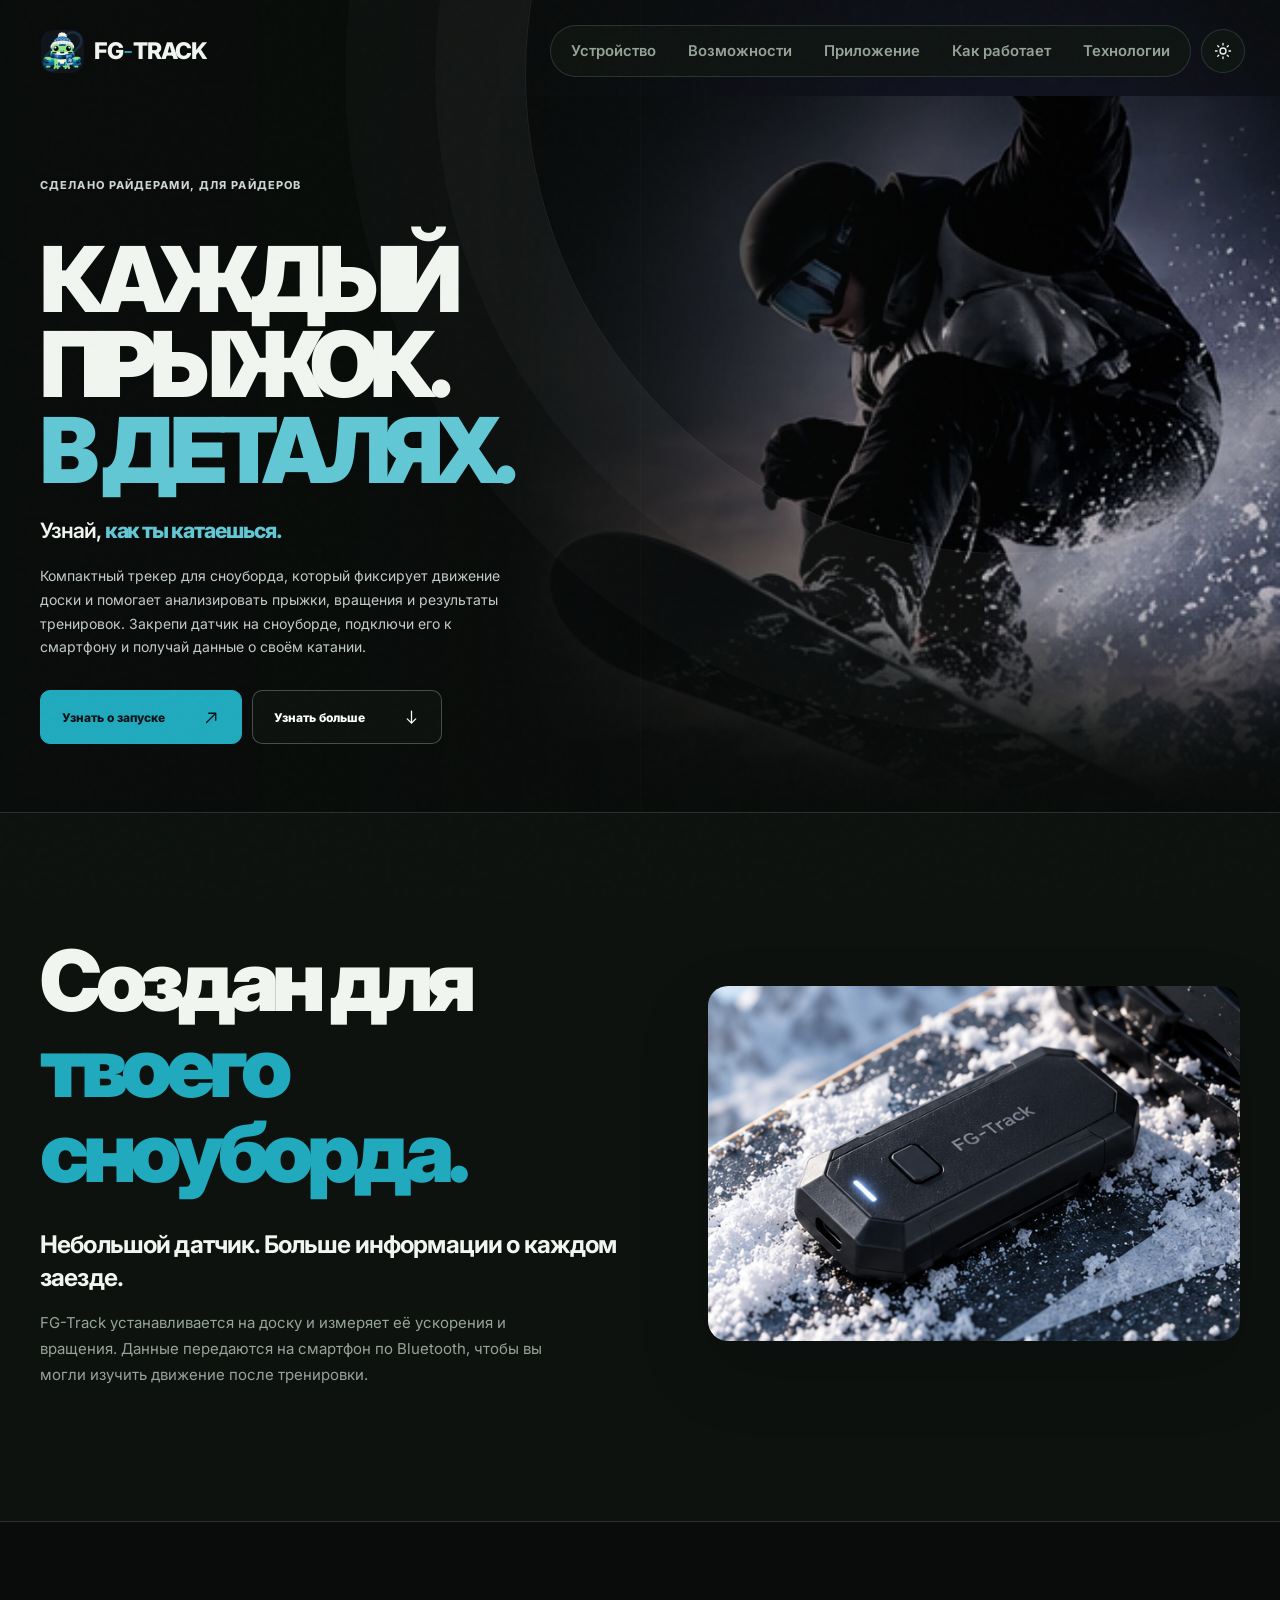
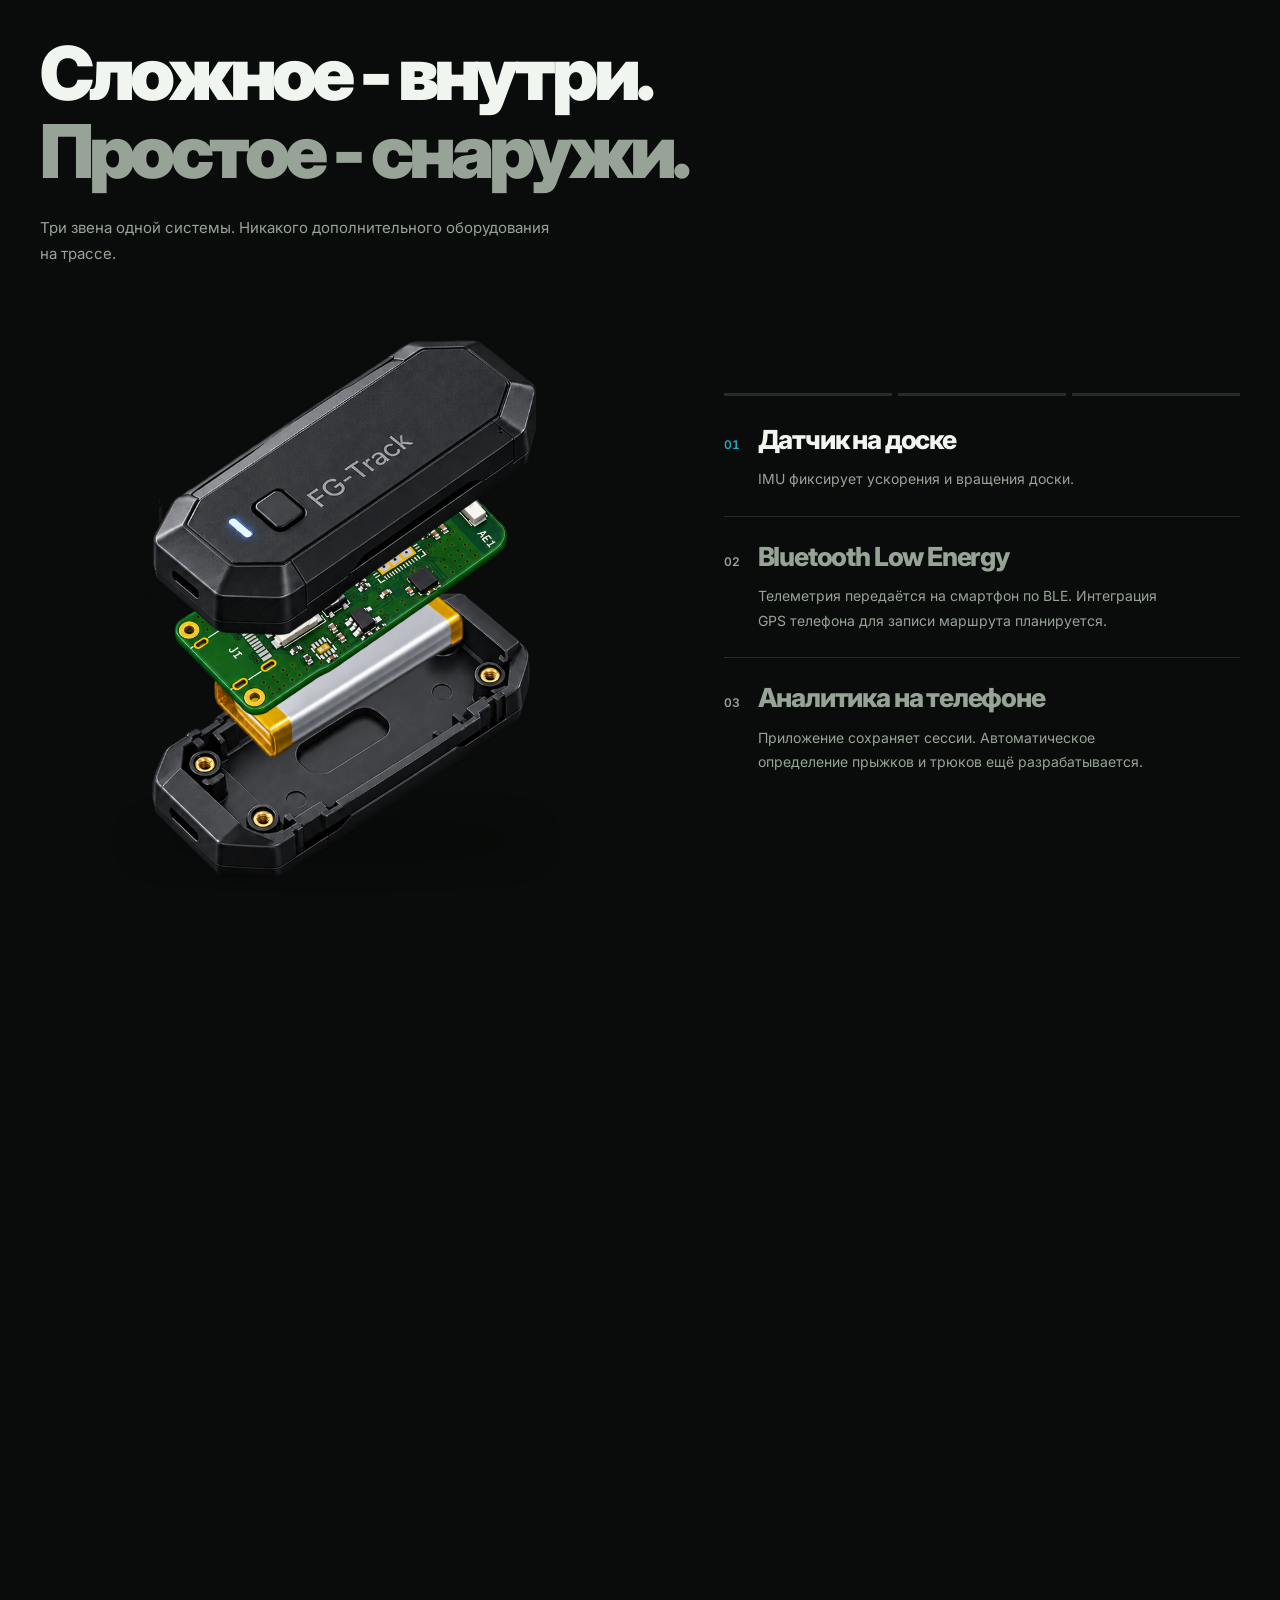
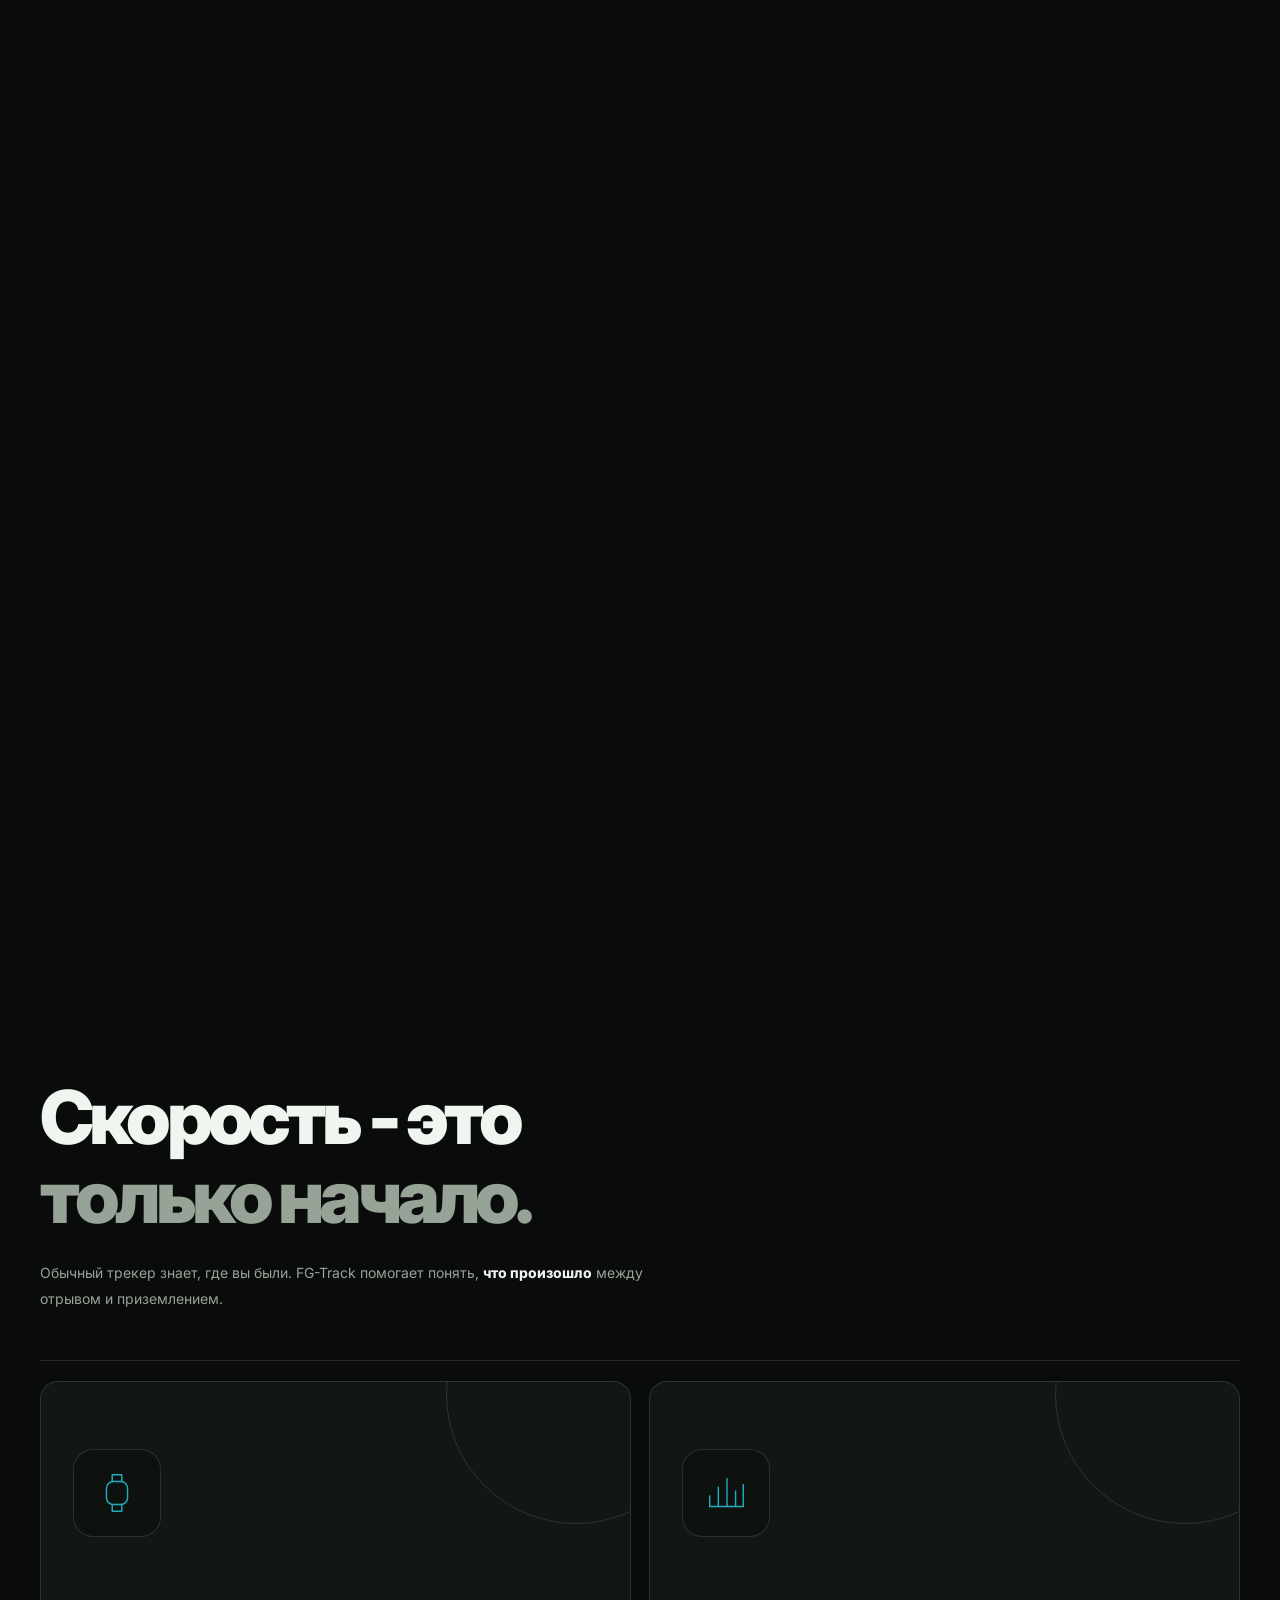
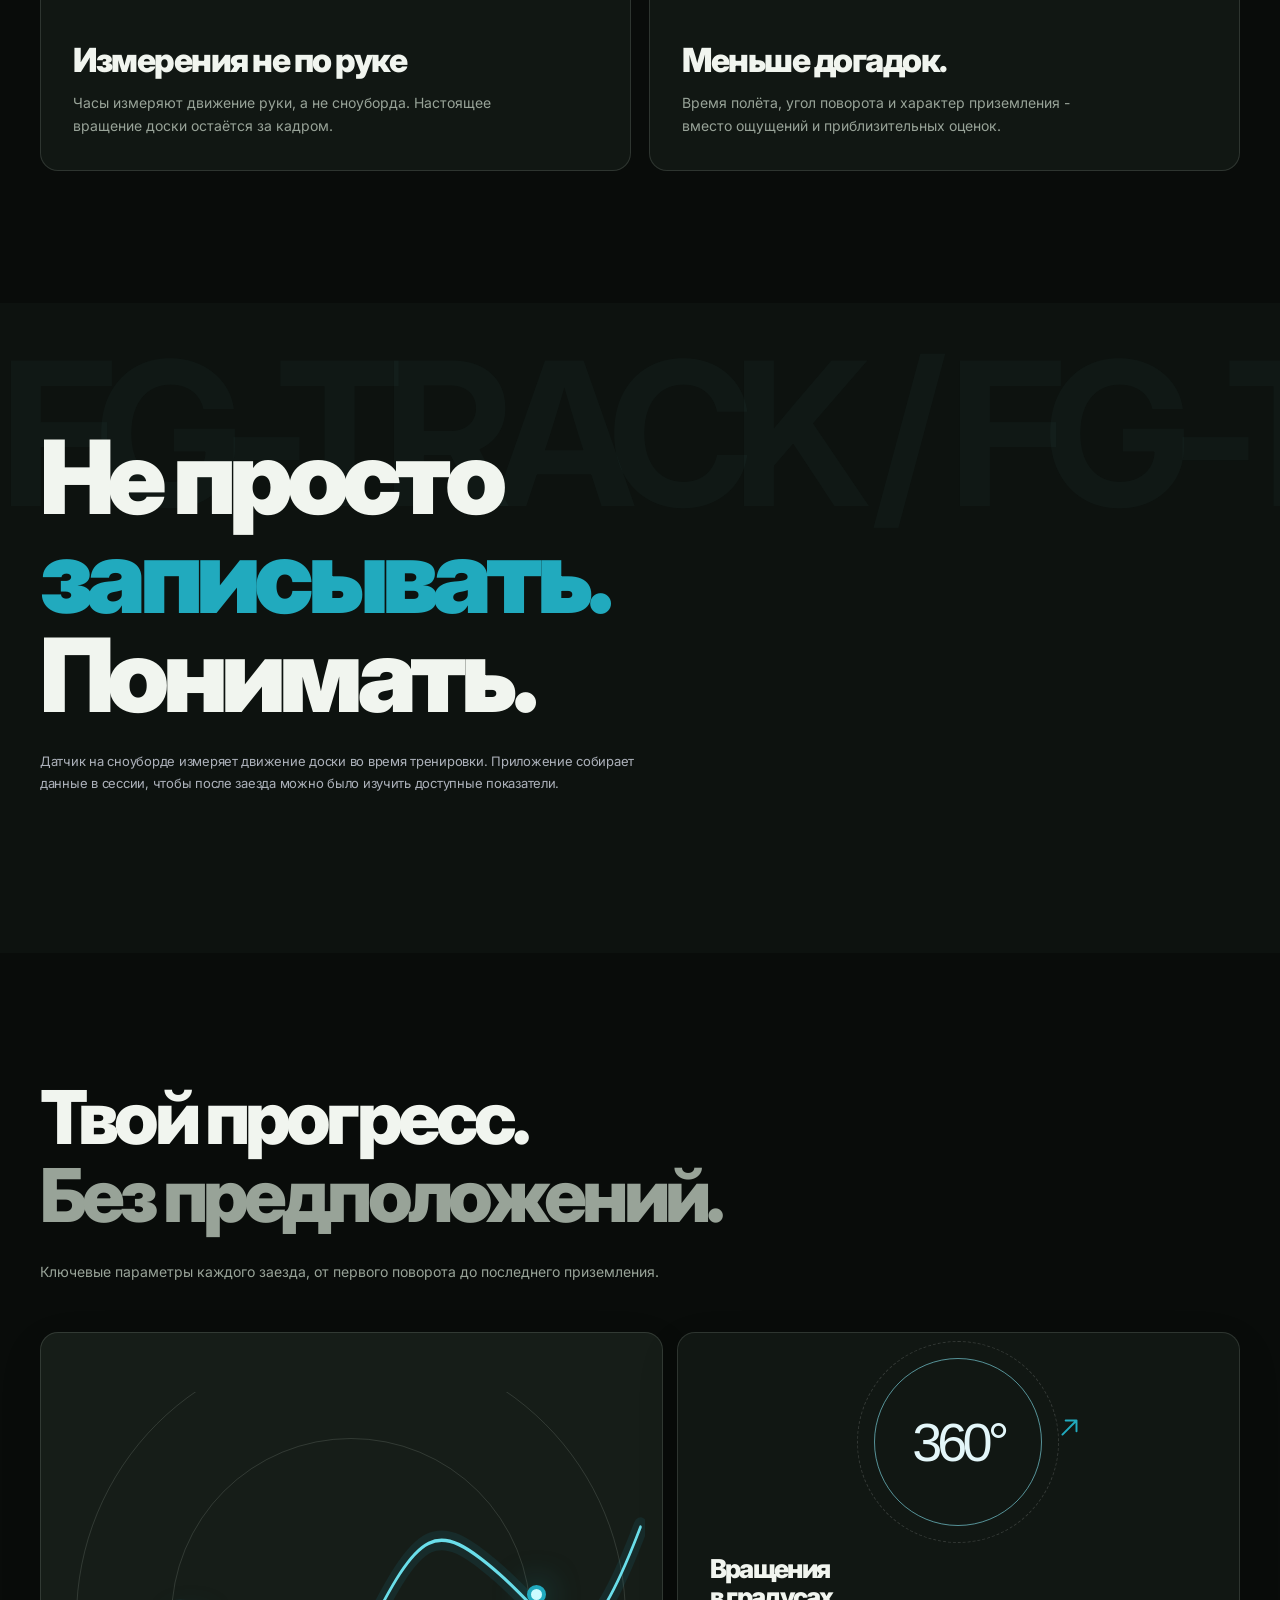
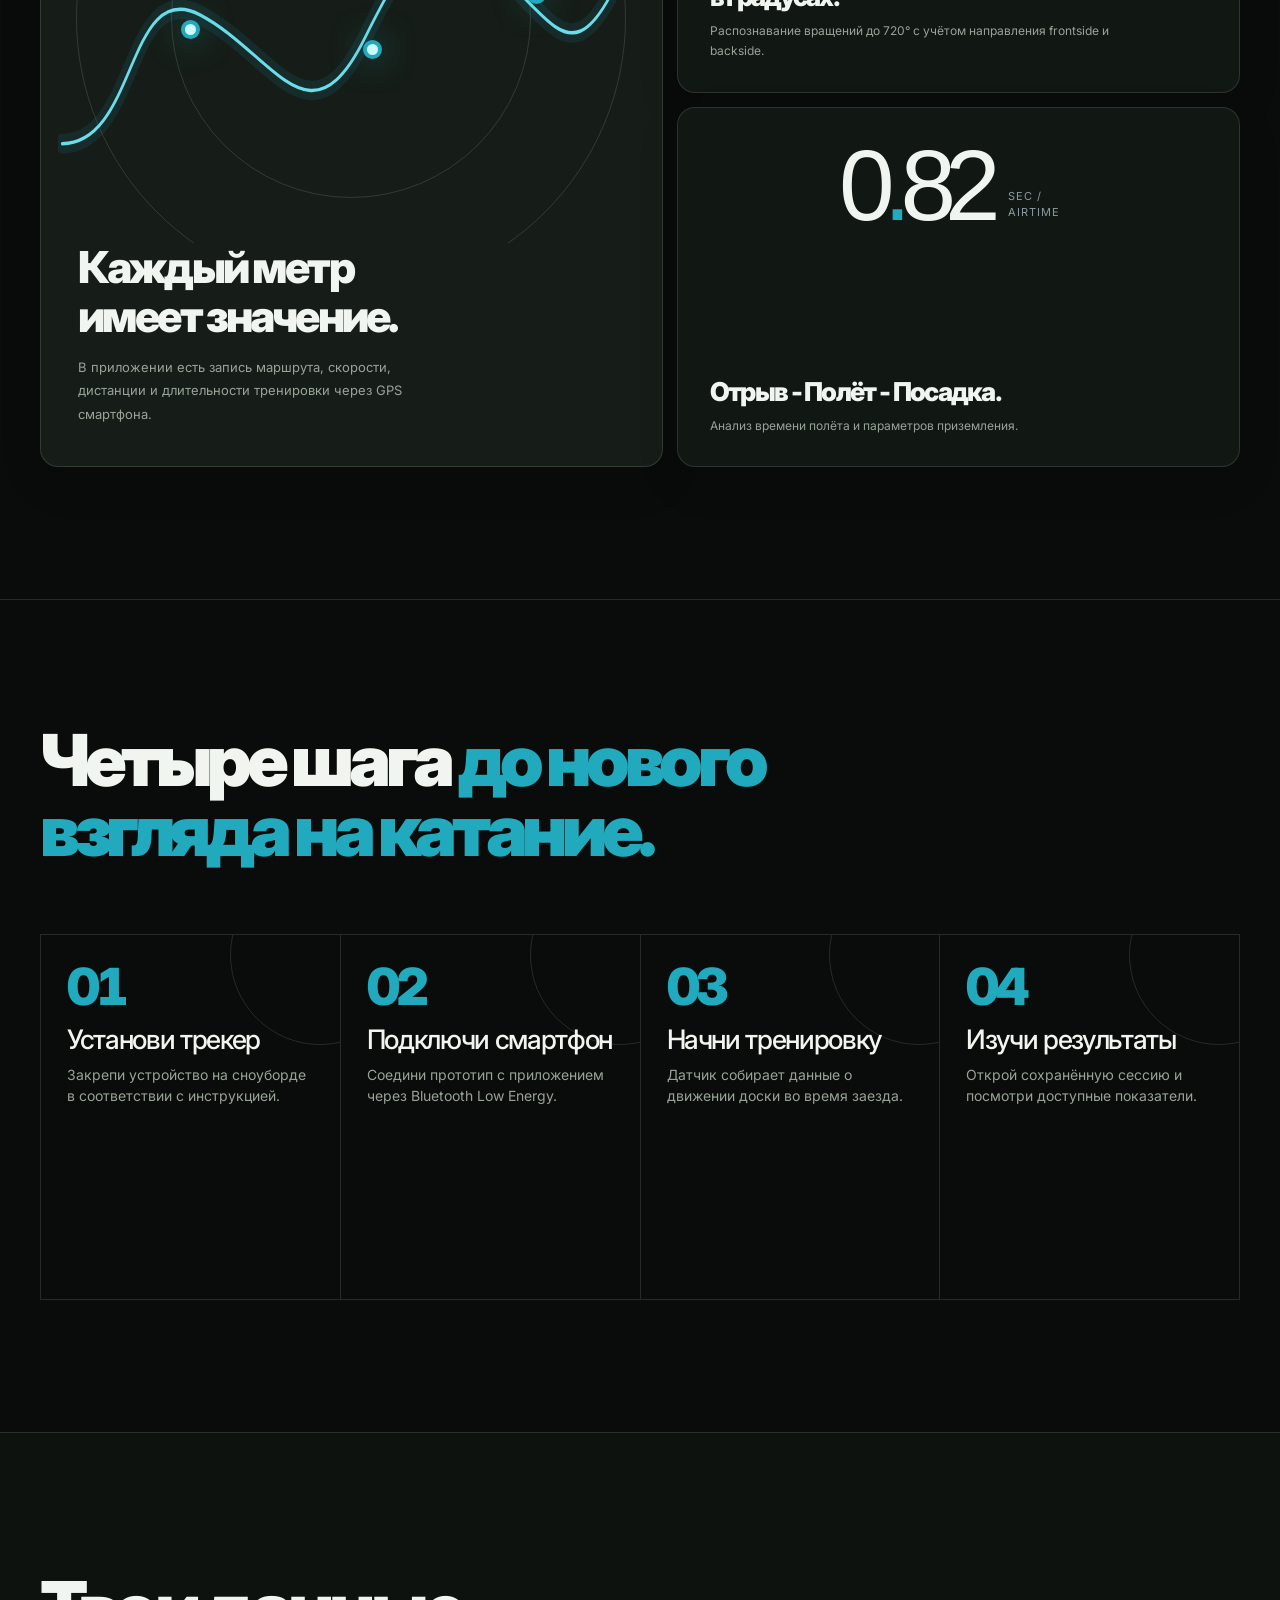
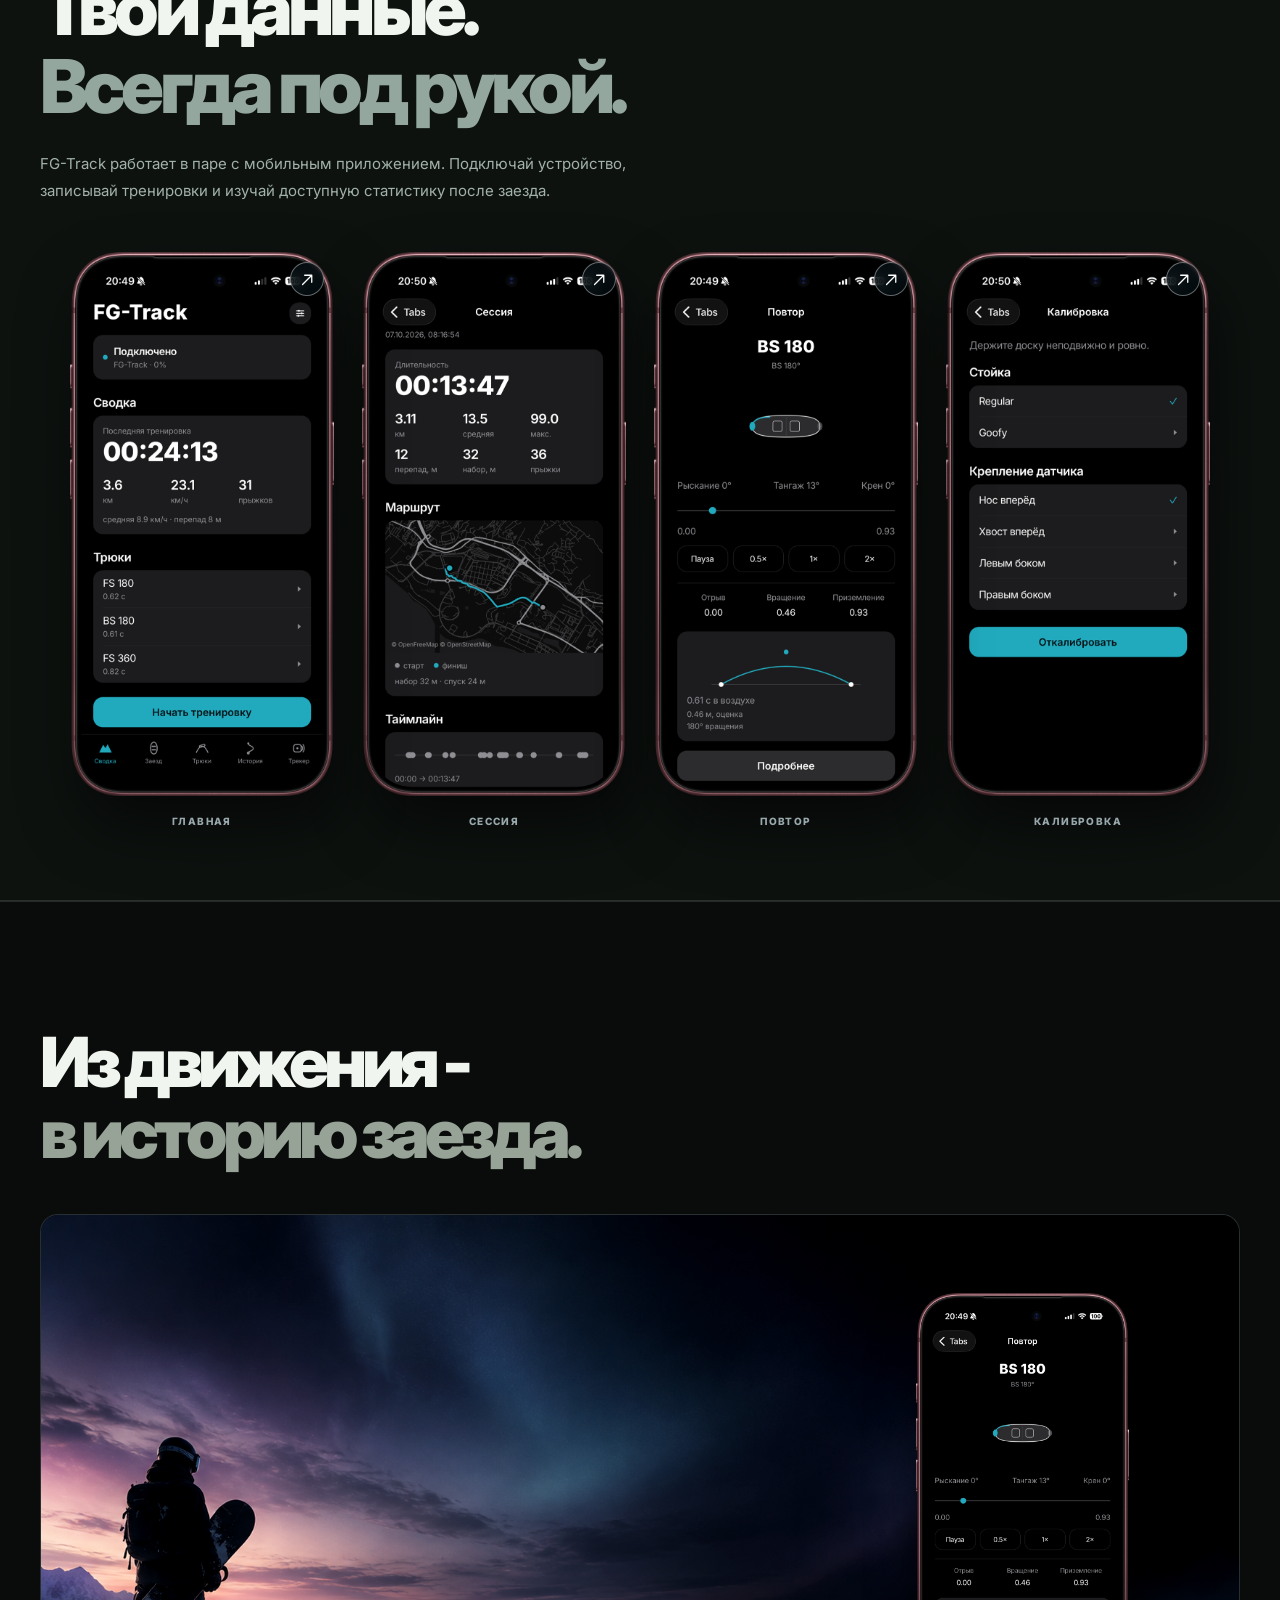
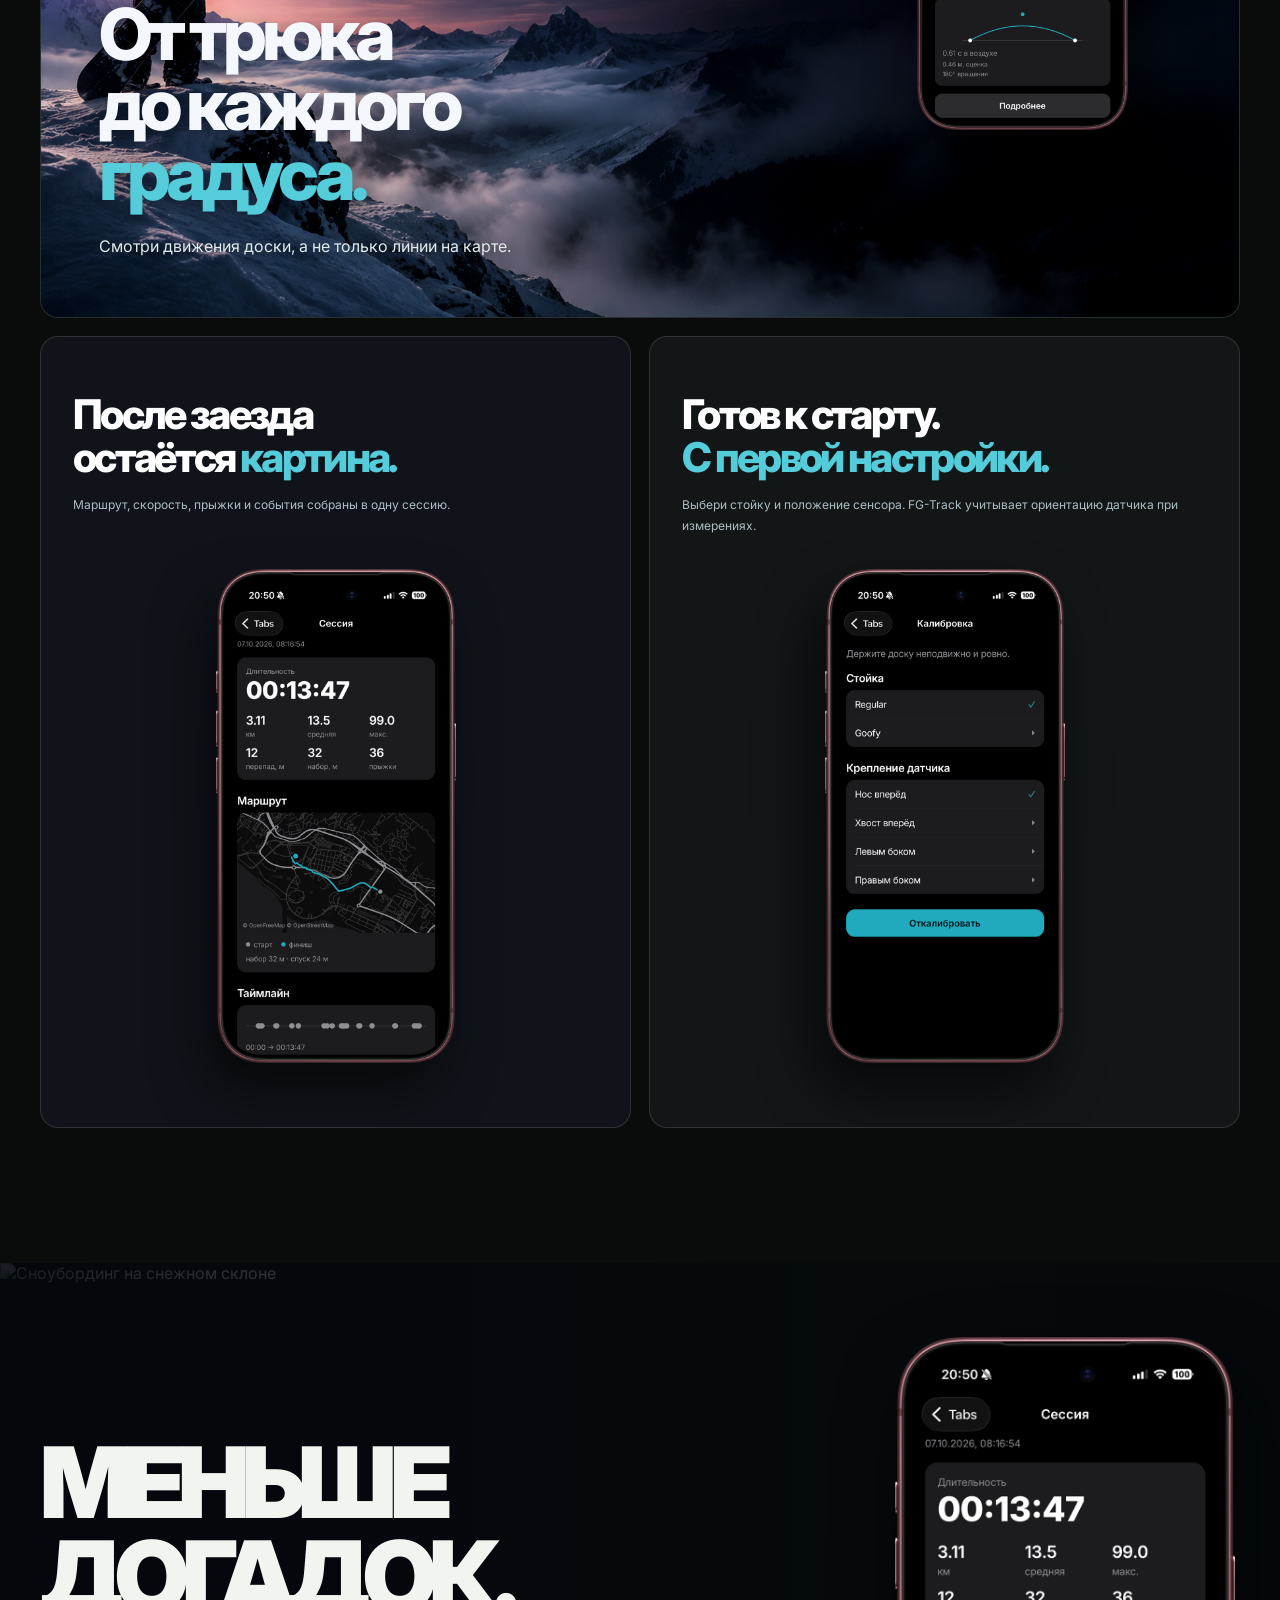
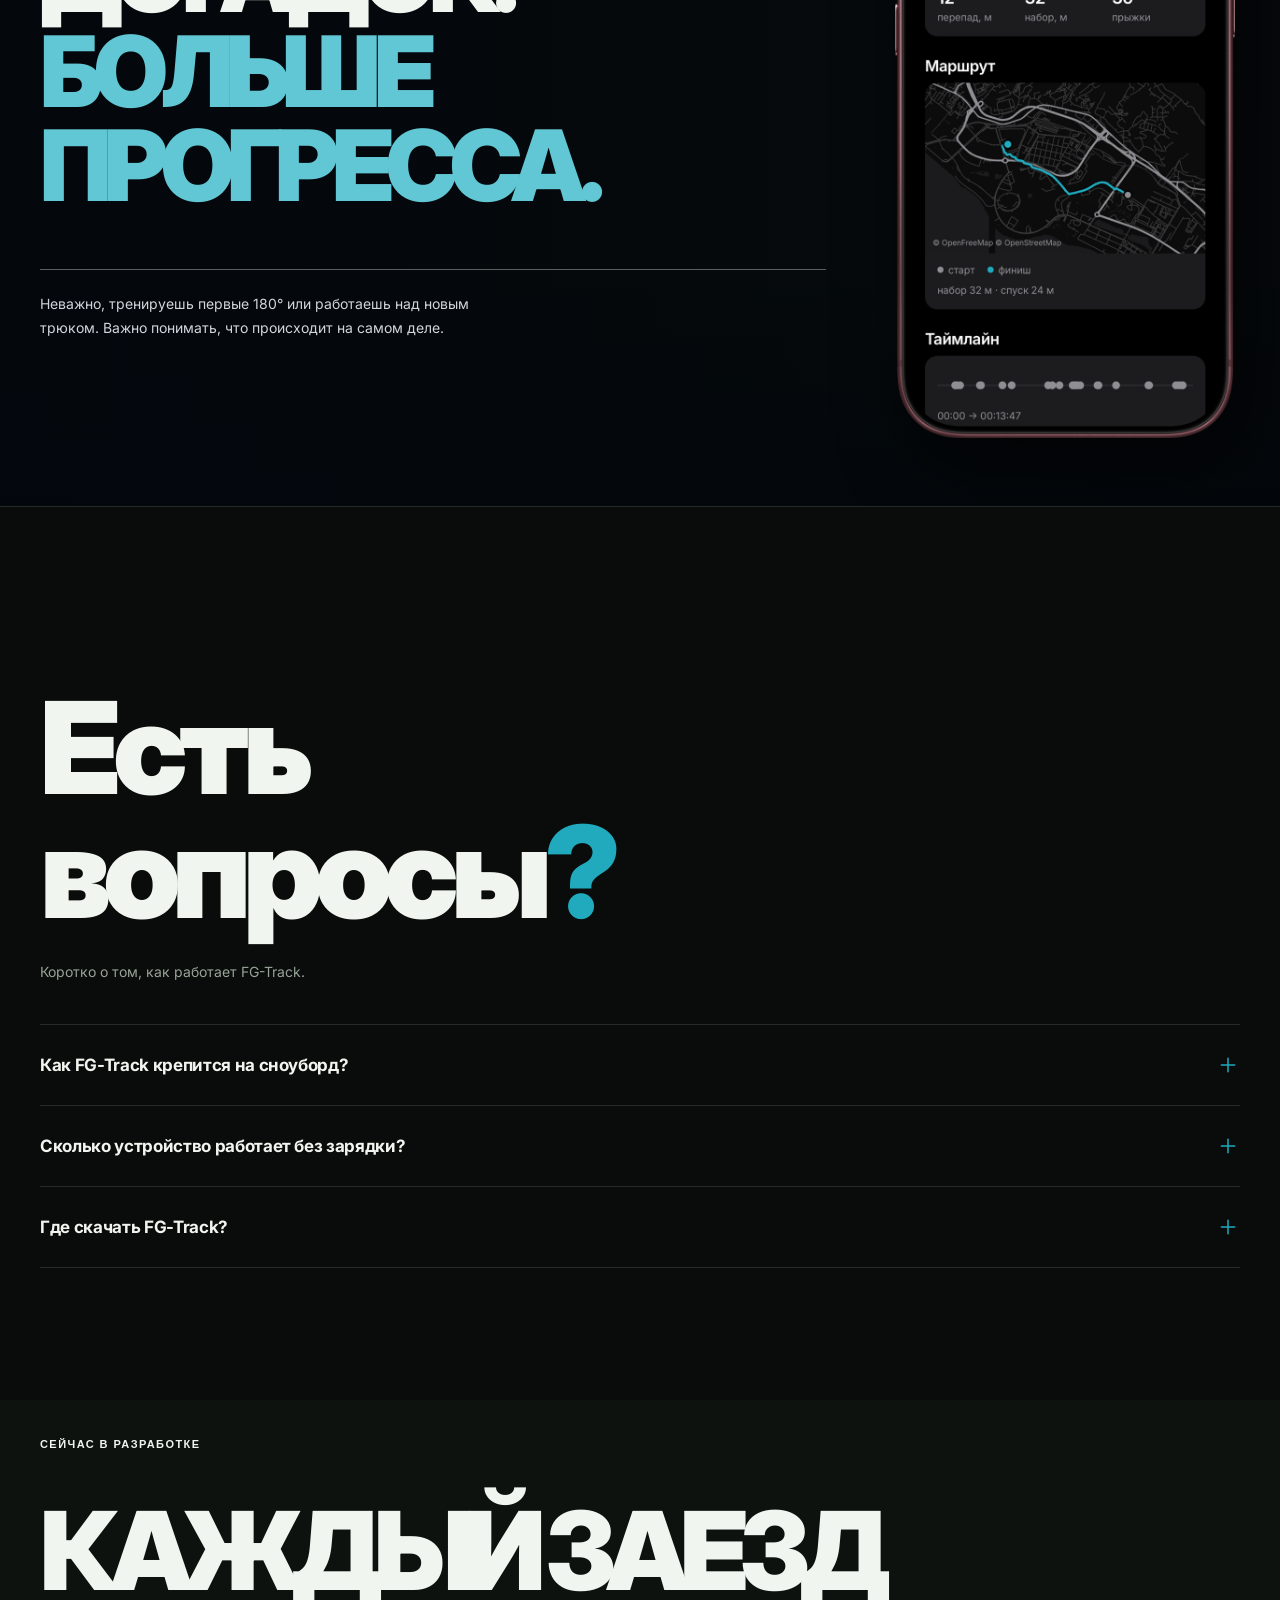
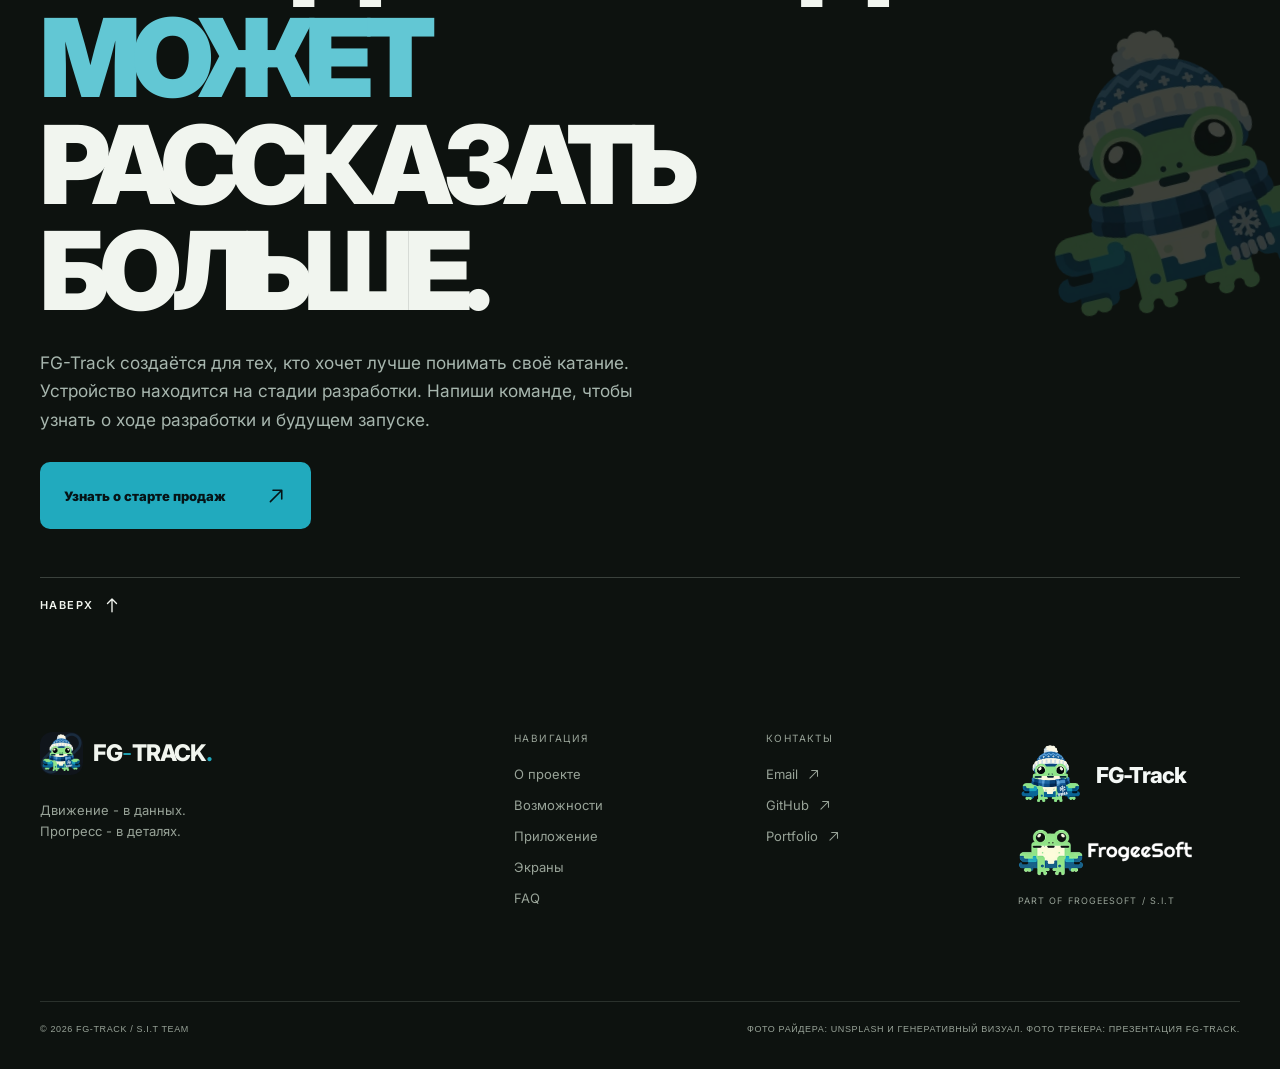
==== commit e297ea13: "upd" ====
--- a/index.html
+++ b/index.html
@@ -99,9 +99,47 @@
           <p>FG-Track устанавливается на доску и измеряет её ускорения и вращения. Данные передаются на смартфон по Bluetooth, чтобы вы могли изучить движение после тренировки.</p>
         </div>
         <figure class="device-visual reveal">
-          <div class="device-photo-wrap"><img src="assets/prototype-photo-original.jpeg" loading="lazy" width="1210" height="1613" alt="Текущий прототип датчика FG-Track на базе M5StickC Plus2"></div>
-<!--          <figcaption><span>ПРОТОТИП / В РАЗРАБОТКЕ</span><span>Фотография действующего устройства, не финальный корпус</span></figcaption>-->
+          <div class="device-photo-wrap tracker-photo-crop"><img src="assets/fg-track-tracker-v2.png" loading="lazy" width="1536" height="1024" alt="Трекер FG-Track на заснеженном сноуборде"></div>
         </figure>
+      </div>
+    </section>
+
+    <section class="section technology assembly-section" id="technology" aria-labelledby="techTitle">
+      <div class="container-wide assembly-heading">
+        <h2 id="techTitle">Сложное - внутри.<br><span class="text-muted">Простое - снаружи.</span></h2>
+        <p>Три звена одной системы. Никакого дополнительного оборудования на трассе.</p>
+      </div>
+      <div class="assembly-scroll" id="deviceAssembly">
+        <div class="assembly-sticky">
+          <div class="container-wide assembly-layout">
+            <figure class="assembly-figure" aria-label="Сборка трекера FG-Track: основание, аккумулятор, электронная плата и крышка корпуса">
+              <div class="assembly-stage" aria-hidden="true">
+                <div class="assembly-shadow"></div>
+                <div class="assembly-part assembly-base"></div>
+                <div class="assembly-part assembly-battery"></div>
+                <div class="assembly-part assembly-board"></div>
+                <div class="assembly-part assembly-cover"></div>
+              </div>
+            </figure>
+            <div class="assembly-copy">
+              <div class="assembly-progress" aria-hidden="true"><span></span><span></span><span></span></div>
+              <ol class="assembly-details">
+                <li class="assembly-step is-active">
+                  <button class="assembly-step-button" type="button" data-assembly-step="0" aria-current="step" aria-controls="assemblyDescription0"><span class="assembly-index">01</span><span class="assembly-step-title">Датчик на доске</span></button>
+                  <p id="assemblyDescription0">IMU фиксирует ускорения и вращения доски.</p>
+                </li>
+                <li class="assembly-step">
+                  <button class="assembly-step-button" type="button" data-assembly-step="1" aria-controls="assemblyDescription1"><span class="assembly-index">02</span><span class="assembly-step-title">Bluetooth Low Energy</span></button>
+                  <p id="assemblyDescription1">Телеметрия передаётся на смартфон по BLE. Интеграция GPS телефона для записи маршрута планируется.</p>
+                </li>
+                <li class="assembly-step">
+                  <button class="assembly-step-button" type="button" data-assembly-step="2" aria-controls="assemblyDescription2"><span class="assembly-index">03</span><span class="assembly-step-title">Аналитика на телефоне</span></button>
+                  <p id="assemblyDescription2">Приложение сохраняет сессии. Автоматическое определение прыжков и трюков ещё разрабатывается.</p>
+                </li>
+              </ol>
+            </div>
+          </div>
+        </div>
       </div>
     </section>
 
@@ -216,23 +254,6 @@
       </div>
     </section>
 
-    <section class="section section-pad technology" id="technology" aria-labelledby="techTitle">
-      <div class="container-wide"><div class="flex-heading section-heading reveal"><h2 id="techTitle">Сложное - внутри.<br><span class="text-muted">Простое - снаружи.</span></h2><p>Три звена одной системы. Никакого дополнительного оборудования на трассе.</p></div>
-        <div class="steps">
-          <div class="step reveal"><div class="sensor-drawing"><img class="sensor-prototype-photo" src="assets/tracker-from-presentation.webp" loading="lazy" alt="Крупный план экрана прототипа FG-Track на базе M5StickC Plus2"></div><h3>Датчик на доске</h3><p>IMU фиксирует ускорения и вращения доски. Текущий прототип построен на M5StickC Plus2.</p></div>
-          <div class="step reveal"><div class="ble-drawing" aria-hidden="true">
-              <span class="ble-wave wave-a"></span><span class="ble-wave wave-b"></span>
-              <span class="ble-icon-wrap">
-                <svg class="ble-icon" viewBox="0 0 24 24" fill="none" xmlns="http://www.w3.org/2000/svg" aria-hidden="true">
-                  <path d="M7 7L17 17L12 22V2L17 7L7 17" stroke="currentColor" stroke-width="1.65" stroke-linecap="round" stroke-linejoin="round" />
-                </svg>
-              </span>
-              <span class="ble-signal ble-signal-left"></span><span class="ble-signal ble-signal-right"></span>
-            </div><h3>Bluetooth Low Energy</h3><p>Телеметрия передаётся на смартфон по BLE. Интеграция GPS телефона для записи маршрута планируется.</p></div>
-          <div class="step reveal"><div class="insight-drawing" aria-hidden="true"><span>FS 360°</span><div class="insight-bars"><i></i><i></i><i></i><i></i><i></i><i></i><i></i><i></i><i></i></div></div><h3>Аналитика на телефоне</h3><p>Приложение сохраняет сессии. Автоматическое определение прыжков и трюков ещё разрабатывается.</p></div>
-        </div>
-      </div>
-    </section>
 
     <section class="faq-section section-pad" id="faq" aria-labelledby="faqTitle"><div class="container-wide faq-layout"><div class="faq-intro reveal"><h2 id="faqTitle">Есть<br>вопросы<span>?</span></h2><p>Коротко о том, как работает FG-Track.</p></div><div class="faq-items">
 <!--      <details class="faq-item reveal" name="fg-track-faq"><summary>Нужна ли камера на трассе?<span class="faq-plus" aria-hidden="true"><svg class="ui-icon" aria-hidden="true" focusable="false"><use href="#icon-plus"></use></svg></span></summary><p>Нет. Датчик устанавливается на сноуборд, считывает ускорения и вращения, а затем отправляет измерения в приложение по BLE.</p></details>-->
--- a/revisions.css
+++ b/revisions.css
@@ -59,10 +59,10 @@
 .rider-phone-large .device-frame>img{width:100%;height:auto;aspect-ratio:941/2048;}
 .rider-phone-large>span{display:none;}
 
-/* The ACTUAL sensor photographed in the supplied presentation, not a fictional drawing. */
+/* Tracker visualization supplied by the project owner. */
 .sensor-drawing{height:240px;overflow:visible;}
 .sensor-prototype-photo{
-  display:block;width:min(100%,320px);aspect-ratio:962/690;object-fit:cover;
+  display:block;width:min(100%,320px);height:auto;aspect-ratio:3/2;object-fit:contain;
   border:1px solid rgba(111,185,198,.22);border-radius:18px;
   box-shadow:0 24px 44px rgba(0,0,0,.35);
 }
@@ -324,14 +324,6 @@
   .concept-heading h2,.flex-heading h2,.product-heading h2{font-size:clamp(56px,5.8vw,84px);min-width:0;}
   .concept-heading p,.flex-heading p,.product-heading p{width:auto;max-width:none;margin:0 0 6px;}
 }
-.technology .steps{grid-template-columns:repeat(3,minmax(0,1fr));border:0;}
-.technology .step{display:grid;grid-template-rows:subgrid;grid-row:span 3;row-gap:0;min-width:0;min-height:0;}
-.technology .step> :is(.sensor-drawing,.ble-drawing,.insight-drawing){height:240px;min-width:0;}
-.technology .step h3{margin:24px 0 0;overflow-wrap:break-word;}
-.technology .step p{margin:14px 0 0;max-width:none;}
-@media(max-width:1000px){
-  .technology .steps{grid-template-columns:1fr;}
-}
 @media(min-width:851px){
   .editorial-grid{row-gap:0;}
   .editorial-grid .editorial-session,.editorial-grid .editorial-calibration{display:grid;grid-template-rows:subgrid;grid-row:span 5;row-gap:0;}
@@ -424,8 +416,12 @@
 .device-lead{font-size:clamp(19px,1.9vw,27px)!important;line-height:1.35!important;font-weight:700;color:var(--text)!important;letter-spacing:-.035em;margin:34px 0 16px!important}
 .device-copy>p:not(.device-lead){max-width:510px;color:var(--muted);font-size:15px;line-height:1.75;margin:0}
 .device-visual{min-width:0;margin:0}
-.device-photo-wrap{height:clamp(430px,43vw,560px);overflow:hidden;border-radius:20px;background:#514b43;box-shadow:0 28px 70px rgba(0,0,0,.18)}
-.device-photo-wrap img{display:block;width:100%;height:100%;object-fit:cover;object-position:50% 36%;filter:saturate(.87) contrast(1.06)}
+.device-photo-wrap{aspect-ratio:3/2;overflow:hidden;border-radius:20px;background:var(--surface);box-shadow:0 28px 70px rgba(0,0,0,.18)}
+.device-photo-wrap img{display:block;width:100%;height:auto;object-fit:contain}
+/* Show only the original main photo: source crop x=480, y=88, 618x412. */
+.tracker-photo-crop{position:relative;overflow:hidden;aspect-ratio:3/2;}
+.tracker-photo-crop img{position:absolute;display:block;width:248.543689%;max-width:none;height:auto;left:-77.669903%;top:-21.359223%;}
+
 .device-visual figcaption{display:flex;justify-content:space-between;gap:18px;padding:15px 2px 0;color:var(--muted);font-size:10px;line-height:1.5}
 .device-visual figcaption span:first-child{color:var(--accent);font-weight:800;letter-spacing:.09em;white-space:nowrap}
 
@@ -454,7 +450,6 @@
 @media(max-width:1000px){
   .device-layout{grid-template-columns:1fr;gap:46px}
   .device-copy{max-width:720px}
-  .device-photo-wrap{height:min(65vw,560px)}
   .how-grid{grid-template-columns:repeat(2,minmax(0,1fr))}
   .how-step,.how-step+.how-step{min-height:310px}
 }
@@ -463,7 +458,6 @@
   .hero-intro>span{font-size:13px}
   .device-copy h2{font-size:clamp(46px,11vw,72px)}
   .device-lead{margin-top:25px!important}
-  .device-photo-wrap{height:clamp(330px,88vw,520px)}
   .device-visual figcaption{flex-direction:column;gap:4px}
   .how-heading{display:block;margin-bottom:38px}
   .how-heading h2{font-size:clamp(42px,10vw,66px)}
@@ -520,3 +514,68 @@
 .rider-base .ui-icon{width:15px;height:15px}
 .cta-link .ui-icon{width:21px;height:21px}
 .footer-column .ui-icon{width:14px;height:14px}
+
+/* Scroll-driven assembly, using four aligned transparent component sprites. */
+.assembly-section{padding:112px 0 0;}
+.assembly-heading h2{font-size:clamp(42px,5.8vw,84px);line-height:1.06;font-weight:900;}
+.assembly-heading>p{max-width:510px;margin-top:24px;color:var(--muted);font-size:15px;line-height:1.75;}
+.assembly-scroll{margin-top:36px;--cover-y:-145px;--board-y:-35px;--battery-y:65px;--base-y:145px;--interior-opacity:1;--base-opacity:1;--shadow-scale:1;}
+.assembly-layout{display:grid;grid-template-columns:minmax(0,1.15fr) minmax(0,1fr);gap:clamp(40px,7vw,112px);align-items:center;}
+.assembly-figure{min-width:0;margin:0;}
+.assembly-stage{height:580px;position:relative;isolation:isolate;}
+.assembly-part{position:absolute;left:50%;top:50%;width:min(100%,440px);aspect-ratio:1;background-image:url('assets/tracker-assembly-parts-v2.png');background-size:200% 200%;background-repeat:no-repeat;pointer-events:none;will-change:transform;}
+.assembly-base{z-index:1;background-position:100% 100%;transform:translate(-50%,calc(-50% + var(--base-y))) scale(.98);opacity:var(--base-opacity);}
+.assembly-battery{z-index:2;background-position:0 100%;transform:translate(-52%,calc(-50% + var(--battery-y))) scale(.68);opacity:var(--interior-opacity);}
+.assembly-board{z-index:3;background-image:url('assets/tracker-assembly-parts-v3.png');background-position:100% 0;transform:translate(-50%,calc(-50% + var(--board-y))) scale(.86);opacity:var(--interior-opacity);}
+.assembly-cover{z-index:4;background-position:0 0;transform:translate(-52%,calc(-50% + var(--cover-y)));}
+.assembly-shadow{position:absolute;z-index:0;left:17%;right:17%;bottom:35px;height:25px;border-radius:50%;background:rgba(0,0,0,.32);filter:blur(18px);transform:scaleX(var(--shadow-scale));}
+.assembly-progress{height:3px;display:flex;gap:6px;margin-bottom:28px;}
+.assembly-progress>span{height:100%;flex:1;background:var(--line);position:relative;overflow:hidden;}
+.assembly-progress>span::after{content:"";position:absolute;inset:0;background:var(--accent);transform:scaleX(var(--fill,0));transform-origin:left;}
+.assembly-details{list-style:none;margin:0;padding:0;}
+.assembly-step{padding:24px 0;border-bottom:1px solid var(--line);}
+.assembly-step:first-child{padding-top:0;}
+.assembly-step:last-child{border-bottom:0;}
+.assembly-step-button{display:flex;align-items:baseline;gap:18px;width:100%;border:0;padding:0;text-align:left;background:none;color:var(--text);cursor:pointer;}
+.assembly-index{font-size:12px;font-weight:600;color:var(--muted);font-variant-numeric:tabular-nums;}
+.assembly-step-title{font-size:clamp(21px,2.05vw,29px);font-weight:800;line-height:1.2;letter-spacing:-.045em;}
+.assembly-step p{margin:12px 0 0 34px;color:var(--muted);font-size:14px;line-height:1.75;max-width:410px;}
+.assembly-ready{height:250svh;min-height:1800px;}
+.assembly-ready .assembly-sticky{position:sticky;top:96px;padding-bottom:24px;}
+.assembly-ready .assembly-stage{height:clamp(410px,65svh,620px);}
+.assembly-ready .assembly-part{width:min(100%,440px,46svh);}
+.assembly-ready .assembly-step-button{color:var(--muted);transition:color .2s;}
+.assembly-ready .assembly-step.is-active .assembly-step-button{color:var(--text);}
+.assembly-ready .assembly-step.is-active .assembly-index{color:var(--accent);}
+@media(max-width:1000px){
+  .assembly-layout{gap:28px;grid-template-columns:minmax(0,1fr) minmax(0,1fr);}
+  .assembly-part{width:min(110%,400px);}
+  .assembly-step-title{font-size:22px;}
+}
+@media(max-width:740px){
+  .assembly-section{padding-top:80px;}
+  .assembly-heading h2{font-size:clamp(34px,7.7vw,57px);}
+  .assembly-heading>p{font-size:14px;margin-top:20px;}
+  .assembly-scroll{margin-top:24px;}
+  .assembly-layout{grid-template-columns:minmax(0,1fr);gap:22px;}
+  .assembly-stage{height:460px;}
+  .assembly-part{width:min(100%,320px);}
+  .assembly-step p{margin-left:30px;}
+  .assembly-progress{margin-bottom:20px;}
+  .assembly-ready{height:260svh;min-height:1500px;}
+  .assembly-ready .assembly-sticky{top:76px;padding-bottom:16px;}
+  .assembly-ready .assembly-stage{height:clamp(240px,37svh,350px);}
+  .assembly-ready .assembly-part{width:min(82%,280px,27svh);}
+  .assembly-ready .assembly-layout{gap:20px;}
+  .assembly-ready .assembly-details{display:grid;grid-template-columns:repeat(3,minmax(0,1fr));column-gap:14px;row-gap:16px;}
+  .assembly-ready .assembly-step{display:contents;}
+  .assembly-ready .assembly-step-button{grid-row:1;display:flex;flex-direction:column;gap:8px;align-items:flex-start;}
+  .assembly-ready .assembly-step-title{font-size:15px;line-height:1.25;letter-spacing:-.035em;}
+  .assembly-ready .assembly-step p{display:none;grid-row:2;grid-column:1/-1;margin:0;min-height:100px;font-size:14px;}
+  .assembly-ready .assembly-step.is-active p{display:block;}
+  .assembly-ready .assembly-progress{margin-bottom:18px;}
+}
+@media(prefers-reduced-motion:reduce){
+  .assembly-part{will-change:auto;}
+  .assembly-step-button{transition:none;}
+}
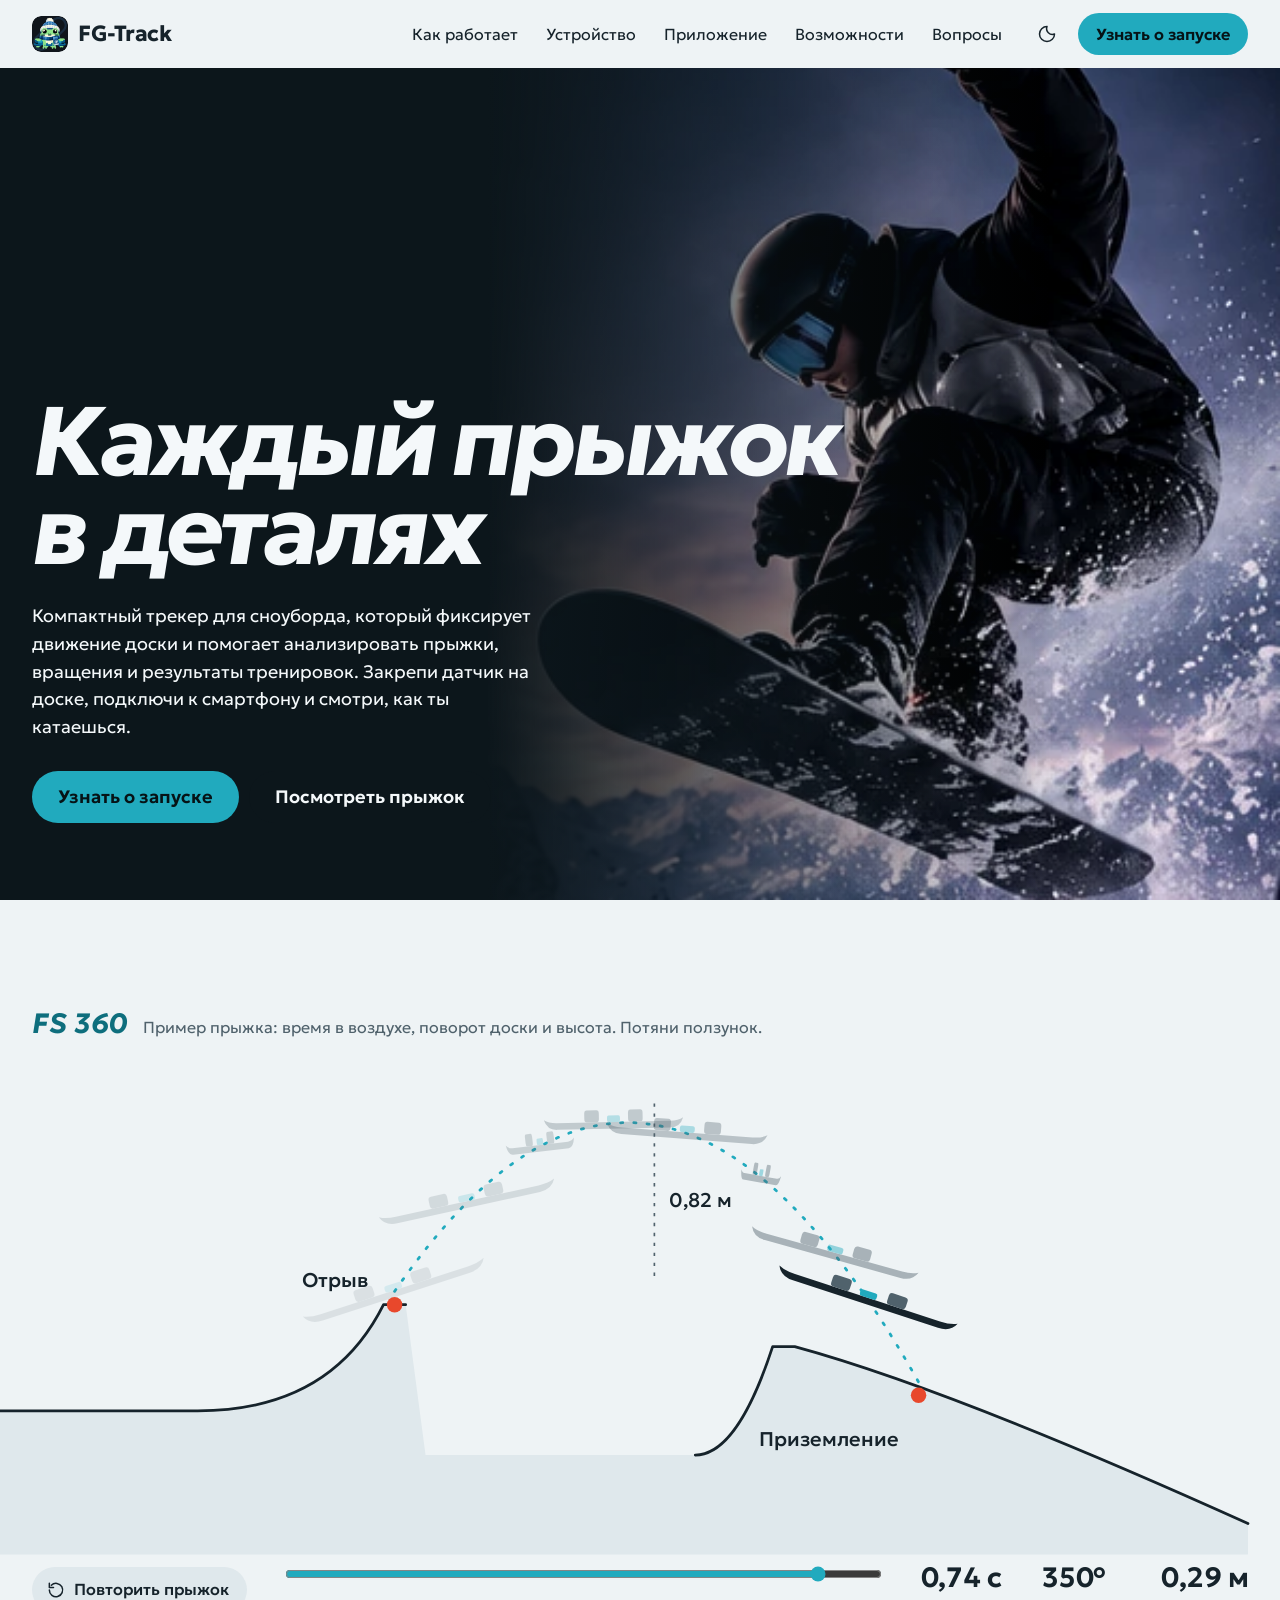
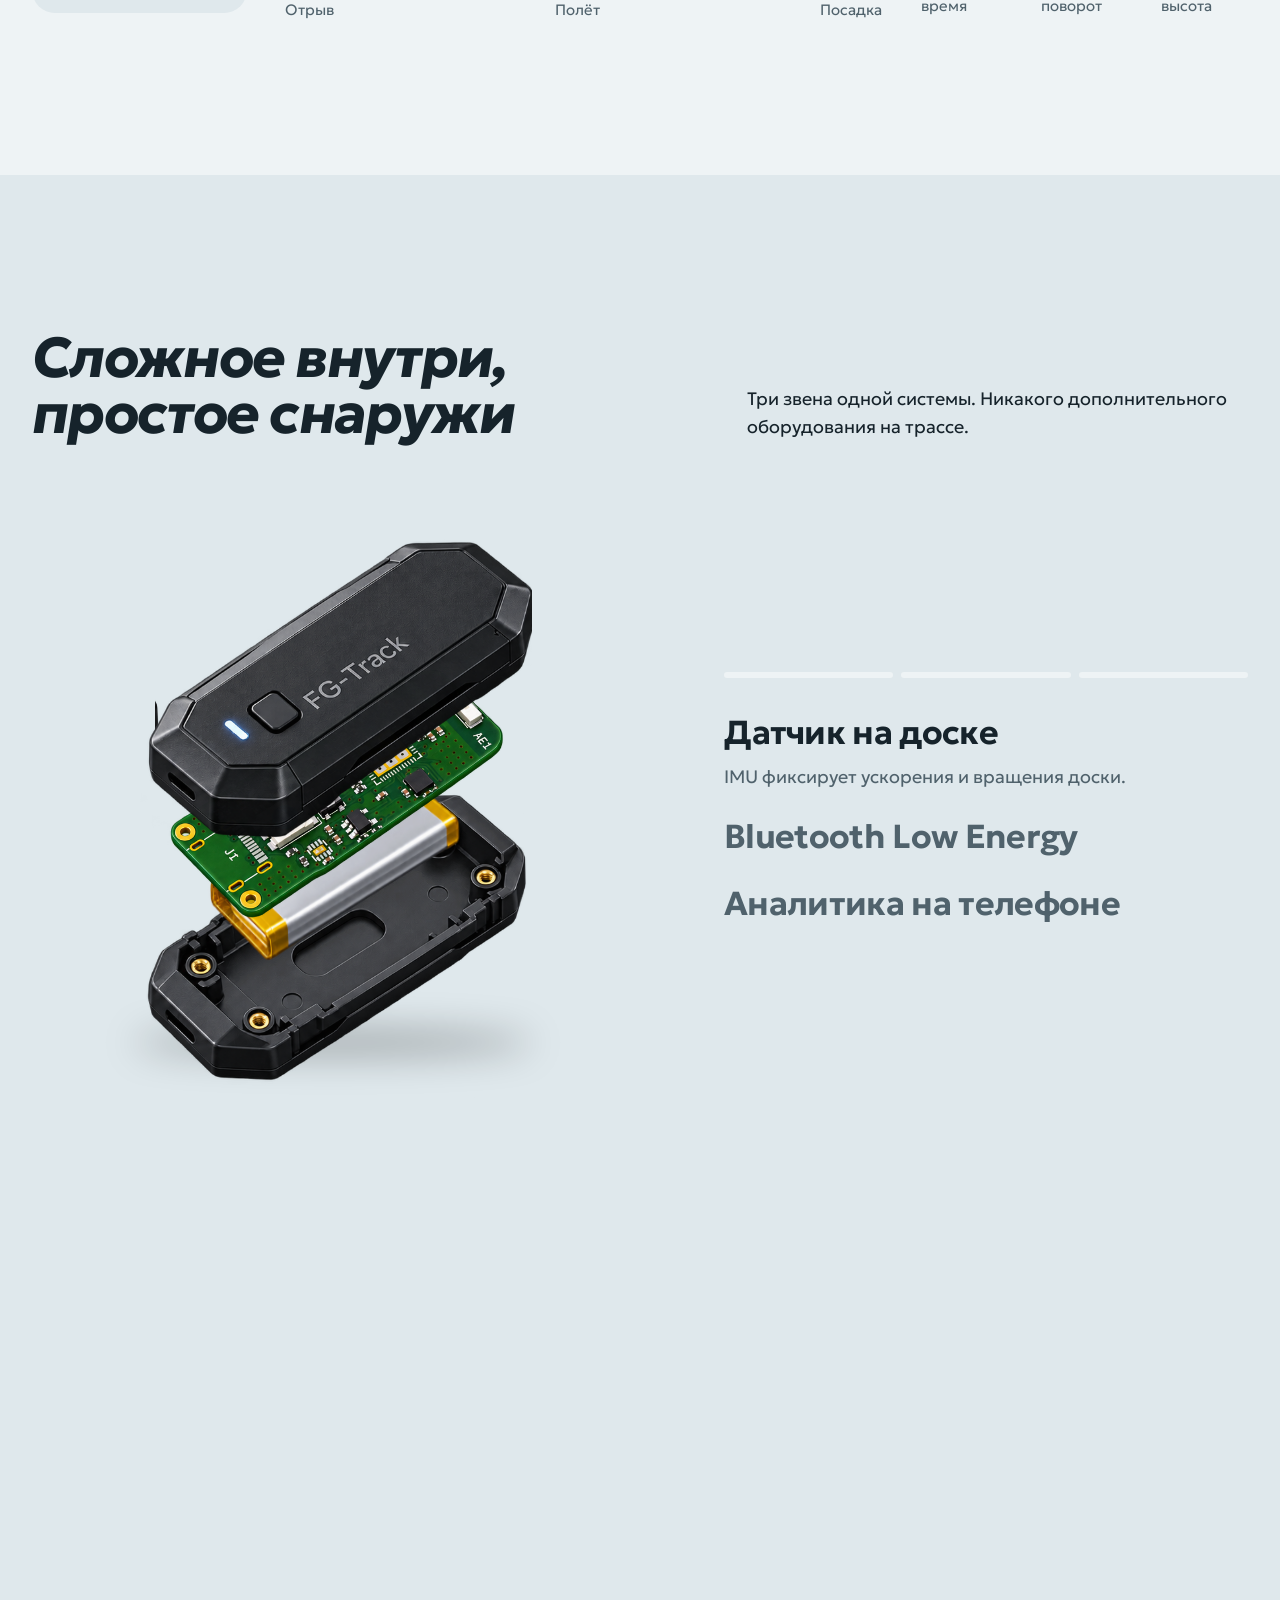
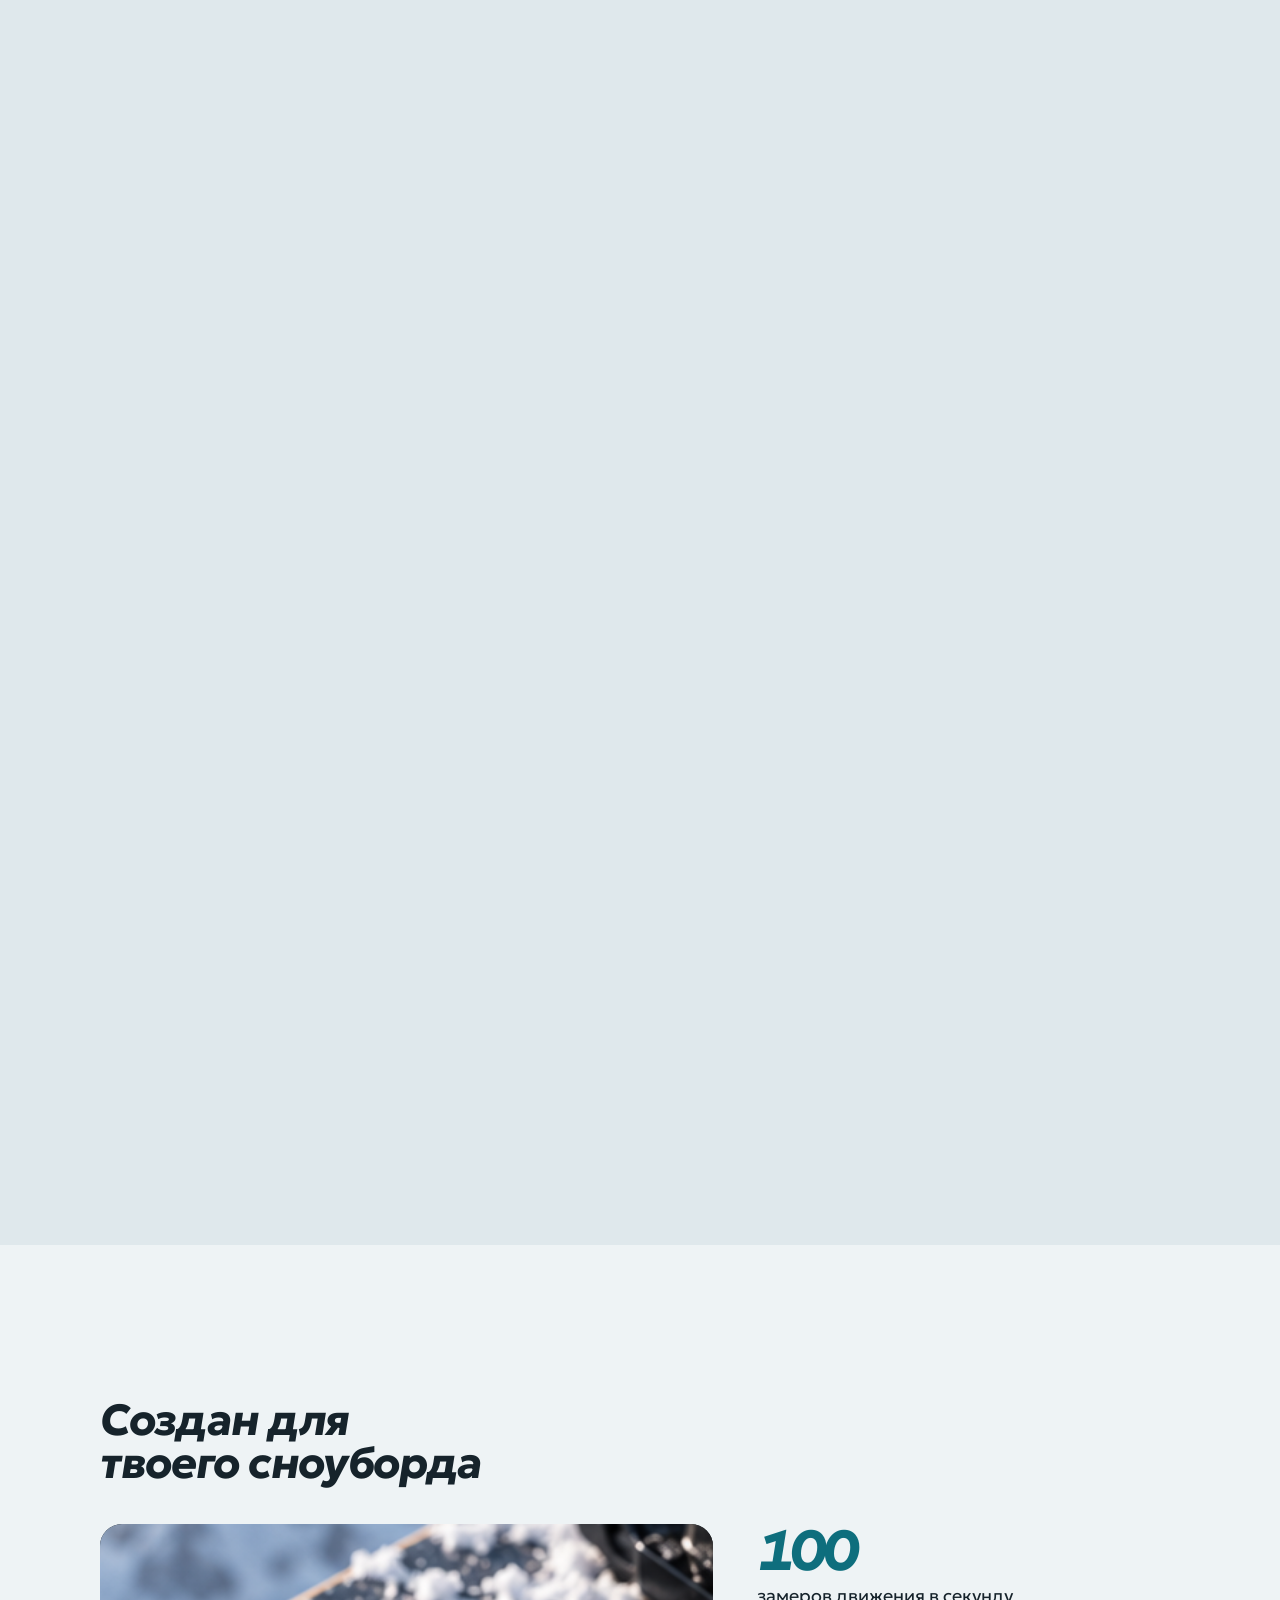
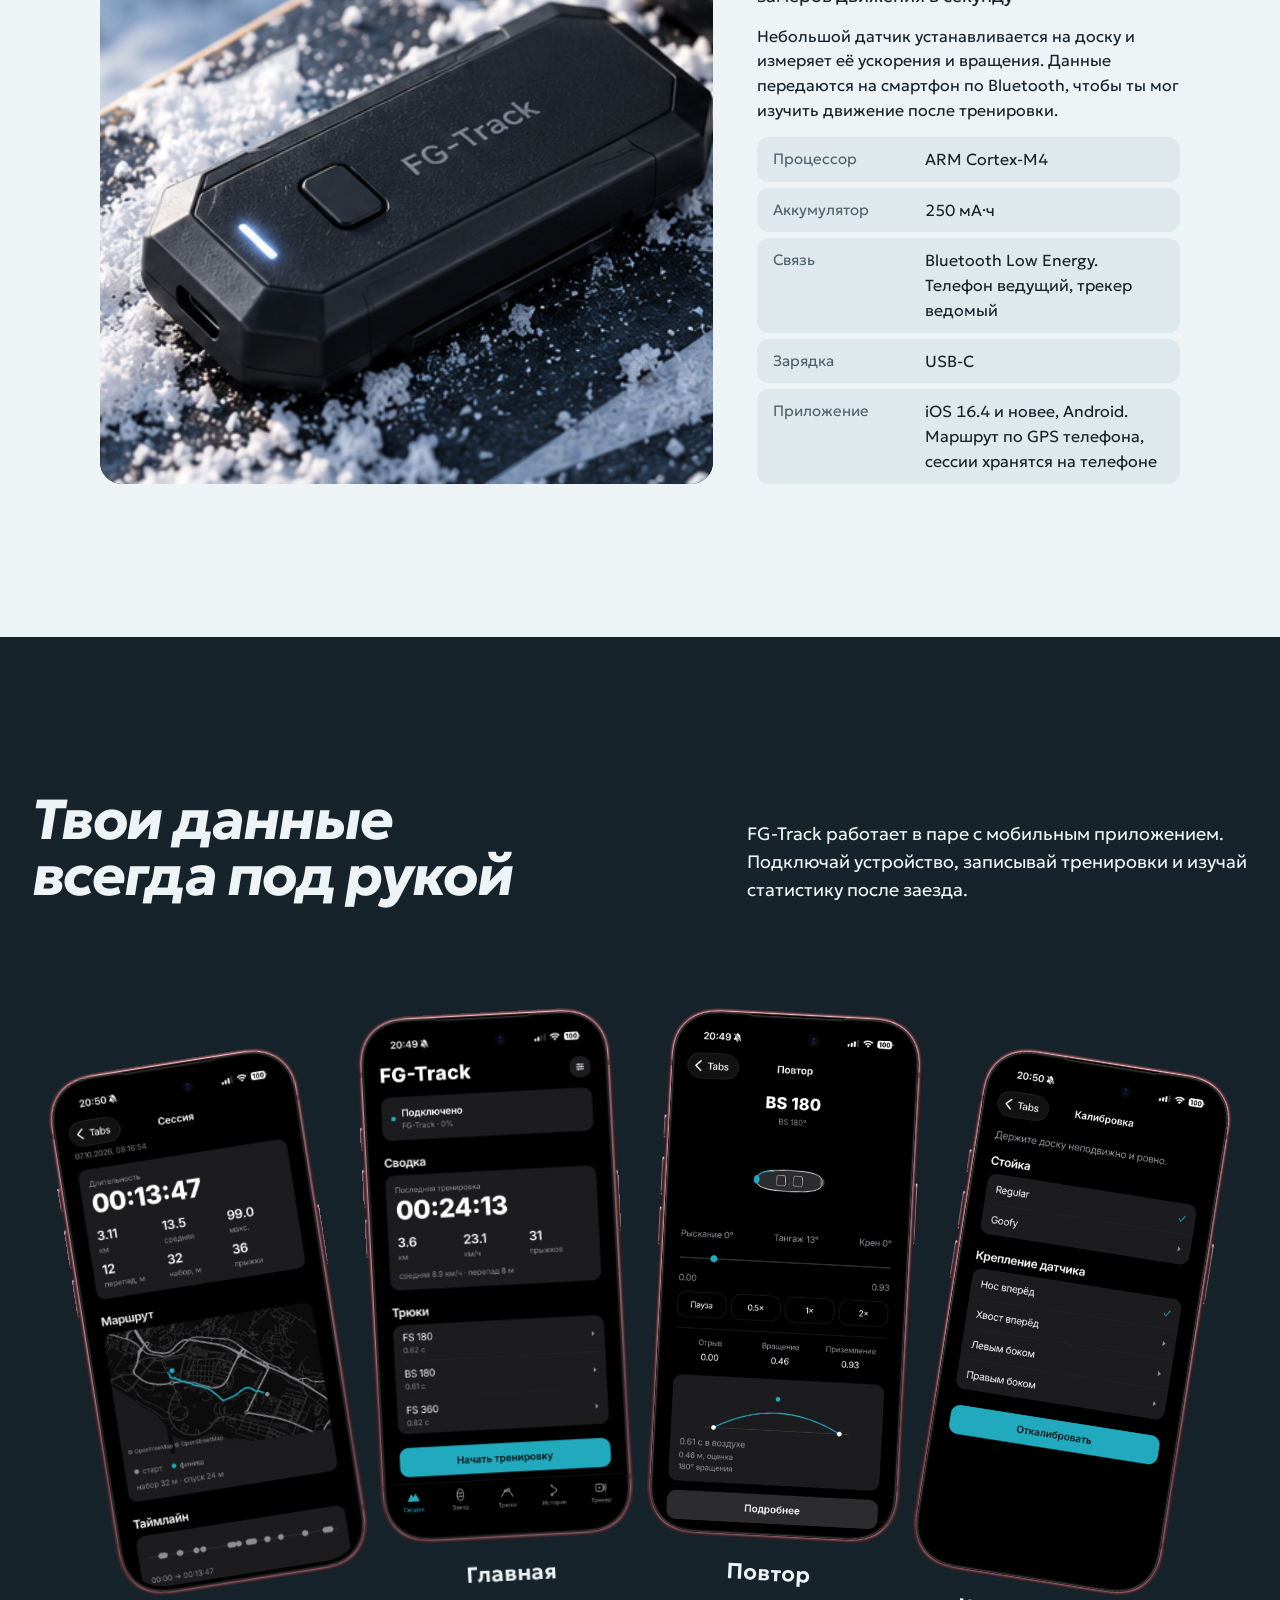
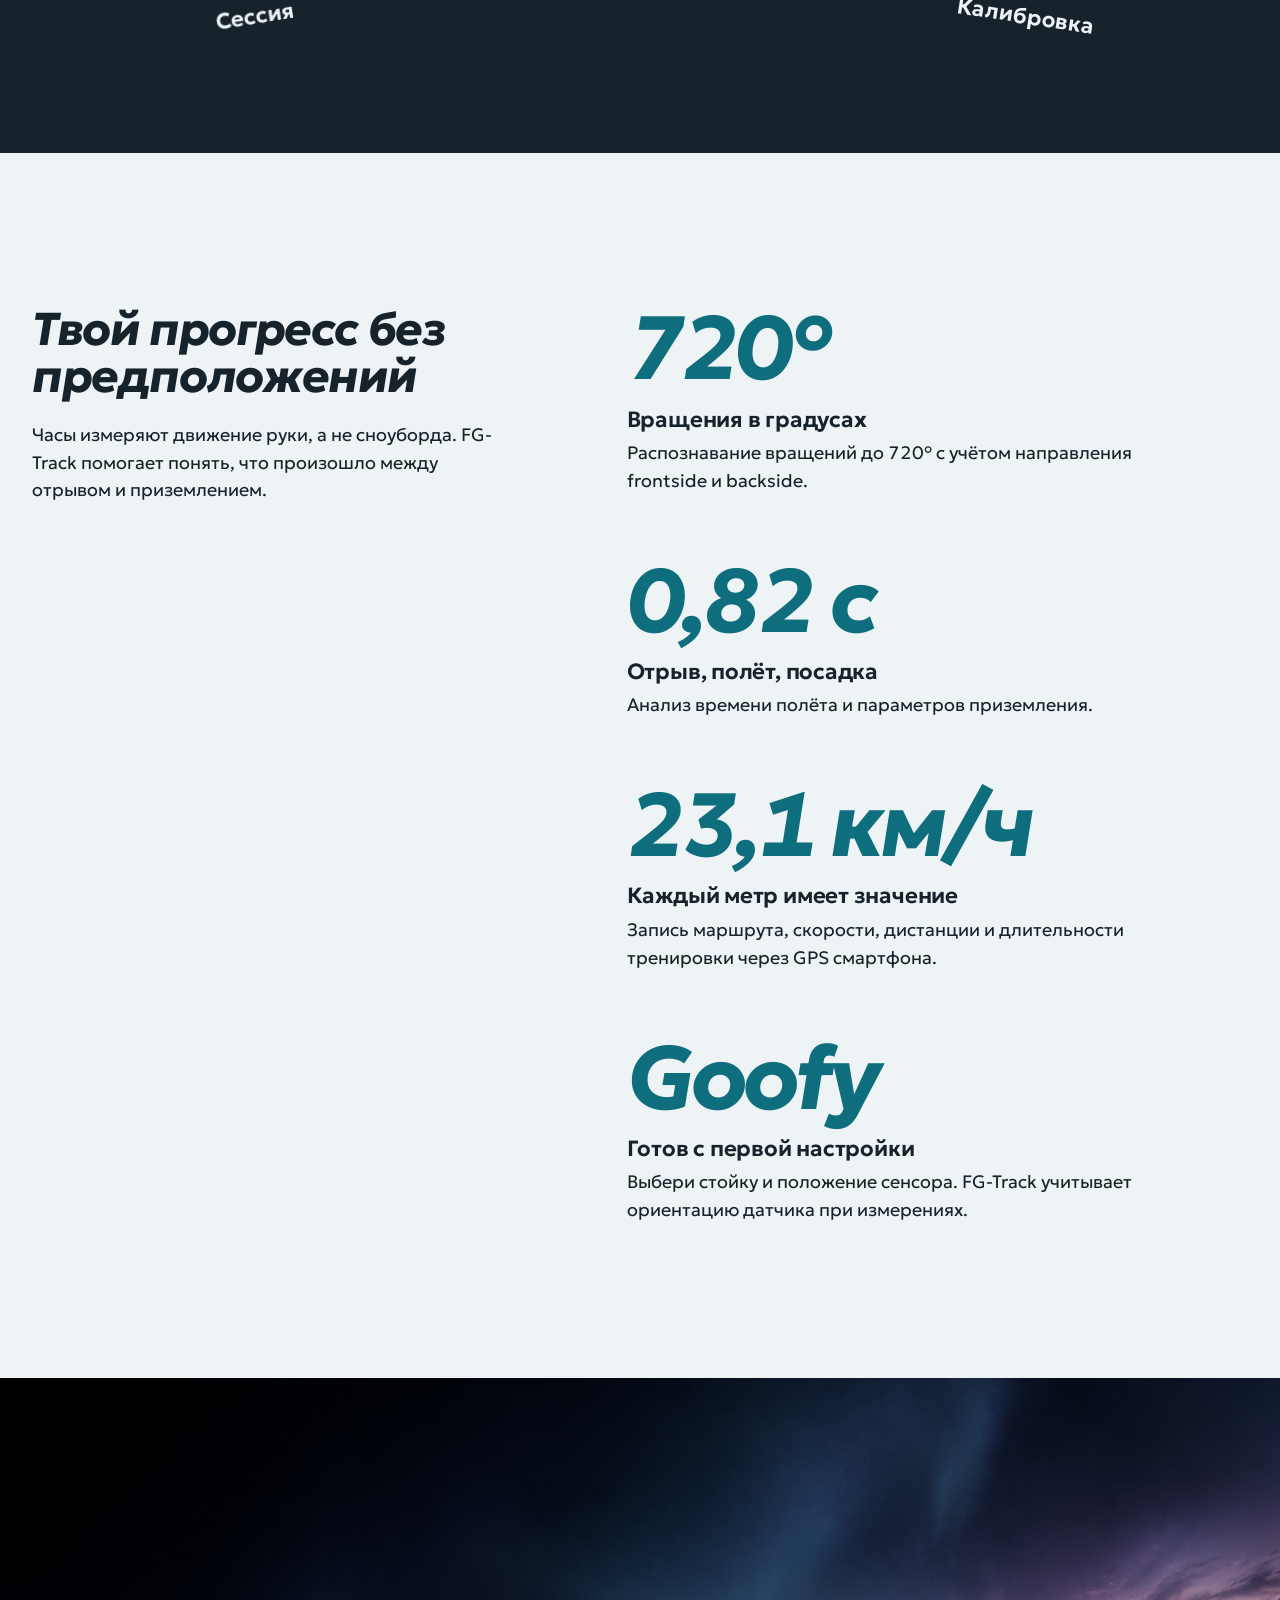
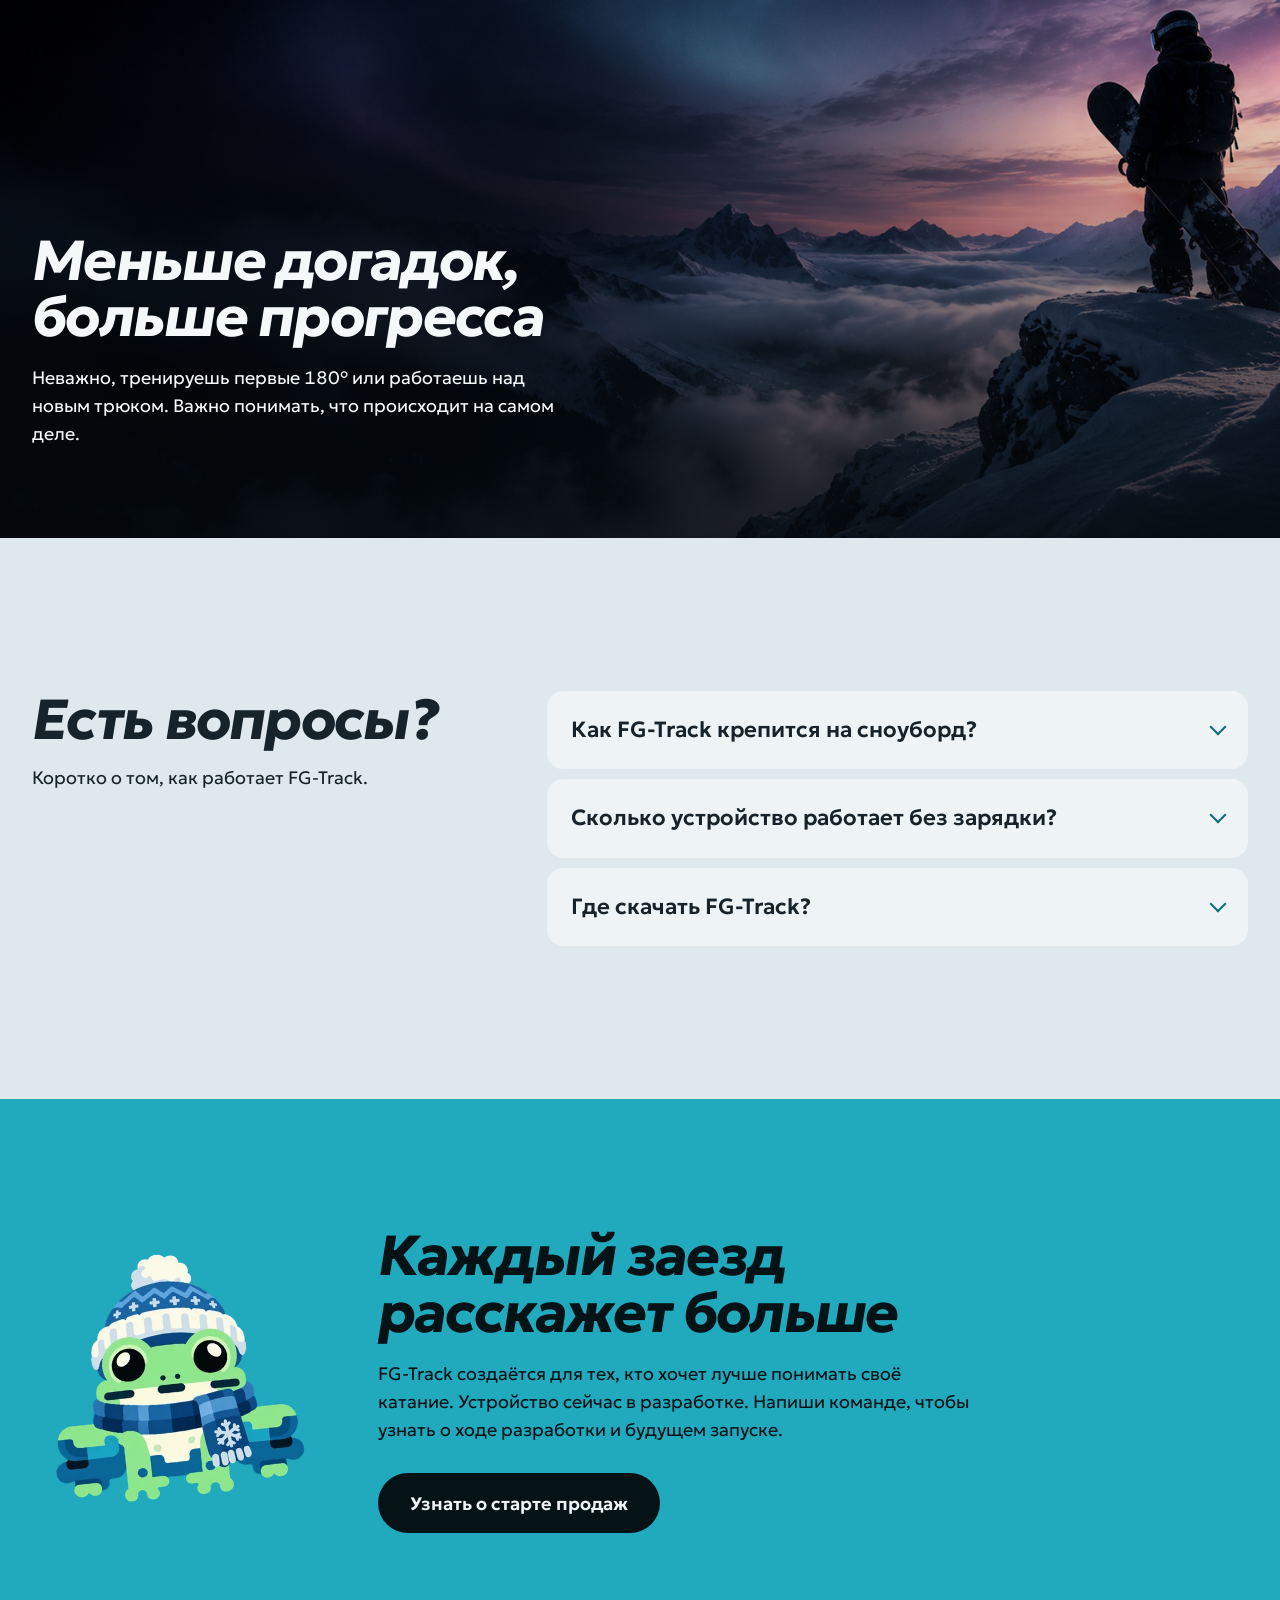
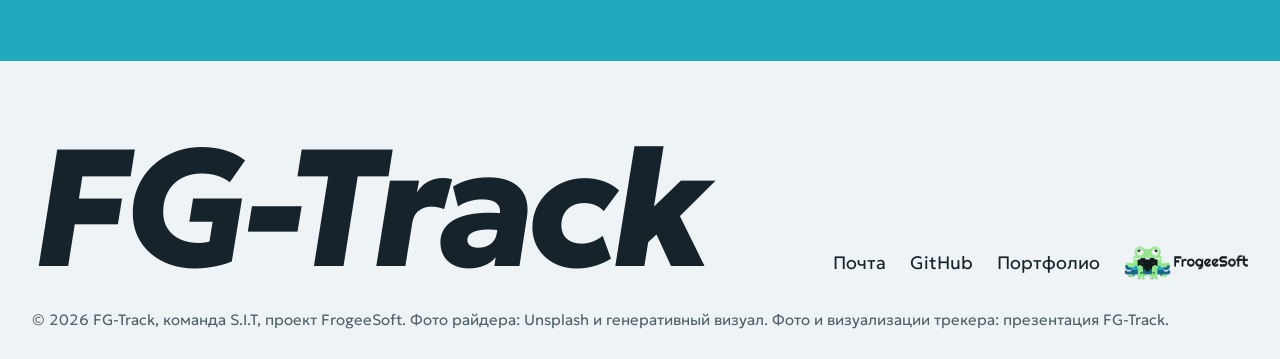
==== commit a4e3302d: "upd" ====
--- a/index.html
+++ b/index.html
@@ -3,115 +3,125 @@
 <head>
   <meta charset="UTF-8">
   <meta name="viewport" content="width=device-width, initial-scale=1, viewport-fit=cover">
-  <meta name="theme-color" content="#090c0a">
-  <meta name="description" content="FG-Track - трекер для сноуборда. Датчик на доске, мобильное приложение приложение и аналитика ваших трюков">
-  <meta property="og:title" content="FG-Track - Every move matters">
-  <meta property="og:description" content="FG-Track - трекер для сноуборда. Датчик на доске, мобильное приложение приложение и аналитика ваших трюков">
+  <meta name="theme-color" content="#eef3f5">
+  <meta name="description" content="FG-Track — трекер для сноуборда. Датчик на доске, мобильное приложение и аналитика ваших трюков.">
+  <meta property="og:title" content="FG-Track — каждый прыжок в деталях">
+  <meta property="og:description" content="FG-Track — трекер для сноуборда. Датчик на доске, мобильное приложение и аналитика ваших трюков.">
   <meta property="og:type" content="website">
-  <title>FG-Track - Каждый прыжок в деталях.</title>
+  <title>FG-Track — трекер для сноуборда</title>
   <link rel="icon" type="image/png" href="assets/favicon.png">
   <link rel="preconnect" href="https://fonts.googleapis.com">
   <link rel="preconnect" href="https://fonts.gstatic.com" crossorigin>
-  <link href="https://fonts.googleapis.com/css2?family=Inter:wght@400;500;600;700;800;900&display=swap" rel="stylesheet">
-  <link rel="stylesheet" href="styles.css">
-  <link rel="stylesheet" href="design-kit.css">
-  <link rel="stylesheet" href="screens-in-photo.css">
-  <link rel="stylesheet" href="screens-v3.css">
-  <link rel="stylesheet" href="revisions.css">
-  <script src="script.js" defer></script>
+  <link href="https://fonts.googleapis.com/css2?family=Geologica:slnt,wght@-12..0,300..800&display=swap" rel="stylesheet">
+  <link rel="stylesheet" href="site.css?v=16">
+  <script>
+    document.documentElement.classList.add('js');
+    try { var t = localStorage.getItem('fg-track-theme'); if (t === 'dark' || t === 'light') document.documentElement.dataset.theme = t; } catch (_) {}
+  </script>
+  <script src="script.js?v=16" defer></script>
 </head>
-<body data-theme="dark">
-  <svg class="ui-icon-sprite" xmlns="http://www.w3.org/2000/svg" aria-hidden="true" focusable="false">
-    <symbol id="icon-arrow-up-right" viewBox="0 0 24 24"><path d="M5 19 18 6M8 6h10v10"/></symbol>
-    <symbol id="icon-arrow-down" viewBox="0 0 24 24"><path d="M12 3v17m-6-6 6 6 6-6"/></symbol>
-    <symbol id="icon-arrow-up" viewBox="0 0 24 24"><path d="M12 21V4m-6 6 6-6 6 6"/></symbol>
-    <symbol id="icon-plus" viewBox="0 0 24 24"><path d="M12 4v16M4 12h16"/></symbol>
-  </svg>
+<body>
   <a class="skip-link" href="#main">Перейти к содержимому</a>
-  <div class="page-noise" aria-hidden="true"></div>
-  <header class="site-header" id="siteHeader">
-    <div class="header-inner container-wide">
-      <a class="brand" href="#top" aria-label="FG-Track - на главную"><img class="fg-brand-icon" src="assets/official-app-icon.png" alt="" width="44" height="44"><span class="brand-text">FG<span class="fg-brand-separator">-</span>TRACK</span></a>
+
+  <header class="site-header">
+    <div class="wrap header-row">
+      <a class="brand" href="#top" aria-label="FG-Track — наверх">
+        <img src="assets/official-app-icon.png" alt="" width="36" height="36">
+        <span>FG-Track</span>
+      </a>
+      <nav class="nav" aria-label="Разделы">
+        <a href="#how">Как работает</a>
+        <a href="#device">Устройство</a>
+        <a href="#app">Приложение</a>
+        <a href="#features">Возможности</a>
+        <a href="#faq">Вопросы</a>
+      </nav>
       <div class="header-end">
-        <nav class="site-nav" id="siteNav" aria-label="Основная навигация">
-          <a href="#device">Устройство</a>
-          <a href="#features">Возможности</a>
-          <a href="#app">Приложение</a>
-          <a href="#how">Как работает</a>
-          <a href="#technology">Технологии</a>
-<!--          <button class="header-search" type="button" data-header-search aria-label="Поиск по странице"><svg viewBox="0 0 24 24" aria-hidden="true"><path d="m21 21-4.3-4.3m2.3-5.2A7.5 7.5 0 1 1 4 11.5a7.5 7.5 0 0 1 15 0Z"/></svg><span>Поиск</span><kbd aria-hidden="true">K</kbd></button>-->
-        </nav>
-        <div class="header-actions">
-          <button class="header-search-mobile" type="button" data-header-search aria-label="Поиск по странице"><svg viewBox="0 0 24 24" aria-hidden="true"><path d="m21 21-4.3-4.3m2.3-5.2A7.5 7.5 0 1 1 4 11.5a7.5 7.5 0 0 1 15 0Z"/></svg></button>
-          <button class="theme-toggle" id="themeToggle" type="button" aria-label="Включить светлую тему" aria-pressed="false" title="Сменить тему"><svg class="sun" viewBox="0 0 24 24" aria-hidden="true"><circle cx="12" cy="12" r="4"/><path d="M12 2v2m0 16v2M4.93 4.93l1.42 1.42m11.3 11.3 1.42 1.42M2 12h2m16 0h2M4.93 19.07l1.42-1.42m11.3-11.3 1.42-1.42"/></svg><svg class="moon" viewBox="0 0 24 24" aria-hidden="true"><path d="M20 15.8A8.5 8.5 0 0 1 8.2 4 8.5 8.5 0 1 0 20 15.8Z"/></svg></button>
-          <button class="menu-toggle" type="button" id="menuToggle" aria-label="Открыть меню" aria-controls="mobileMenu" aria-expanded="false"><span></span><span></span></button>
-        </div>
+        <button class="theme-toggle" id="themeToggle" type="button" aria-label="Сменить тему">
+          <svg viewBox="0 0 24 24" aria-hidden="true"><path d="M12 3a9 9 0 1 0 9 9 7 7 0 0 1-9-9Z"/></svg>
+        </button>
+        <a class="button button-small" href="#contact">Узнать о запуске</a>
       </div>
     </div>
   </header>
-  <nav class="fg-mobile-menu" id="mobileMenu" aria-label="Мобильная навигация" aria-hidden="true" inert>
-          <a href="#device">Устройство</a>
-          <a href="#features">Возможности</a>
-          <a href="#app">Приложение</a>
-          <a href="#how">Как работает</a>
-          <a href="#technology">Технологии</a>
-    <a class="mobile-menu-contact" href="mailto:frogeesoft.team@gmail.com">Связаться <svg class="ui-icon" aria-hidden="true" focusable="false"><use href="#icon-arrow-up-right"></use></svg></a>
-  </nav>
-  <dialog class="header-search-dialog" id="headerSearchDialog" aria-label="Поиск по странице">
-    <div class="header-search-field"><svg viewBox="0 0 24 24" aria-hidden="true"><path d="m21 21-4.3-4.3m2.3-5.2A7.5 7.5 0 1 1 4 11.5a7.5 7.5 0 0 1 15 0Z"/></svg>
-      <label class="visually-hidden" for="headerSearchInput">Что найти</label>
-      <input id="headerSearchInput" type="search" placeholder="Поиск по FG-Track" autocomplete="off">
-      <button type="button" id="headerSearchClose" aria-label="Закрыть поиск">Esc</button>
-    </div>
-    <div class="header-search-results" id="headerSearchResults" aria-live="polite"></div>
-  </dialog>
 
   <main id="main">
     <section class="hero" id="top" aria-labelledby="heroTitle">
-      <div class="hero-glow" aria-hidden="true"></div><div class="hero-rings" aria-hidden="true"></div>
-      <div class="hero-grid" aria-hidden="true"></div>
-      <div class="hero-photo" id="heroPhoto" aria-hidden="true">
-        <img class="hero-photo-local" src="assets/snowboarder-local.webp" alt="">
-        <img class="hero-photo-online" src="https://images.unsplash.com/photo-1739741432363-8f5fa6ef4e7d?auto=format&amp;fit=crop&amp;w=1350&amp;q=85" alt="" onerror="this.style.display='none'">
-        <div class="photo-shade"></div>
-      </div>
-      <div class="hero-content container-wide">
-        <div class="hero-meta reveal">СДЕЛАНО РАЙДЕРАМИ, ДЛЯ РАЙДЕРОВ</div>
-        <h1 id="heroTitle" class="hero-title reveal">КАЖДЫЙ<br>ПРЫЖОК.<br><span>В ДЕТАЛЯХ.</span></h1>
-        <div class="hero-lower reveal">
-          <div class="hero-intro">
-            <p>Узнай, <strong>как ты катаешься.</strong></p>
-            <span>Компактный трекер для сноуборда, который фиксирует движение доски и помогает анализировать прыжки, вращения и результаты тренировок. Закрепи датчик на сноуборде, подключи его к смартфону и получай данные о своём катании.</span>
-            <div class="hero-actions">
-              <a class="button button-light" href="#contact">Узнать о запуске <svg class="ui-icon" aria-hidden="true" focusable="false"><use href="#icon-arrow-up-right"></use></svg></a>
-              <a class="button button-ghost" href="#device">Узнать больше <svg class="ui-icon" aria-hidden="true" focusable="false"><use href="#icon-arrow-down"></use></svg></a>
-            </div>
+      <div class="hero-photo" role="img" aria-label="Сноубордист в прыжке на фоне синего неба и гор">
+        <img class="hero-photo-local" src="assets/snowboarder-local.webp" width="370" height="520" alt="" fetchpriority="high">
+        <img class="hero-photo-online" src="https://images.unsplash.com/photo-1739741432363-8f5fa6ef4e7d?auto=format&amp;fit=crop&amp;w=1350&amp;q=85" width="1350" height="1878" alt="" onerror="this.style.display='none'">
+      </div>
+      <div class="wrap hero-copy">
+        <h1 id="heroTitle">Каждый прыжок в&nbsp;деталях</h1>
+        <p>Компактный трекер для сноуборда, который фиксирует движение доски и помогает анализировать прыжки, вращения и результаты тренировок. Закрепи датчик на доске, подключи к смартфону и смотри, как ты катаешься.</p>
+        <div class="actions">
+          <a class="button" href="#contact">Узнать о запуске</a>
+          <a class="button button-quiet" href="#jump">Посмотреть прыжок</a>
+        </div>
+      </div>
+    </section>
+
+    <section class="jump-section" aria-label="Пример прыжка">
+      <figure class="jump wrap" id="jump">
+        <figcaption class="jump-title">
+          <strong>FS 360</strong>
+          <span>Пример прыжка: время в воздухе, поворот доски и высота. Потяни ползунок.</span>
+        </figcaption>
+        <svg class="jump-scene" viewBox="100 100 1100 440" role="img" aria-labelledby="jumpDesc">
+          <desc id="jumpDesc">Схема прыжка: доска отрывается от трамплина, за 0,82 секунды разворачивается на 360 градусов и приземляется на склон.</desc>
+          <path class="snow" d="M0 430 H250 Q370 430 418 334 H438 L456 470 H700 Q738 470 770 372 H790 Q930 410 1200 532 V560 H0Z"/>
+          <path class="snow-edge" d="M0 430 H250 Q370 430 418 334 H438 M700 470 Q738 470 770 372 H790 Q930 410 1200 532"/>
+          <path class="arc" d="M428 322 Q663 -20 902 404"/>
+          <g id="ghosts" aria-hidden="true"></g>
+          <g class="apex" aria-hidden="true">
+            <line x1="663" y1="152" x2="663" y2="312"/>
+            <text x="676" y="246">0,82 м</text>
+          </g>
+          <g class="mark" aria-hidden="true">
+            <circle cx="428" cy="334" r="7"/>
+            <text x="404" y="318" text-anchor="end">Отрыв</text>
+          </g>
+          <g class="mark" aria-hidden="true">
+            <circle cx="902" cy="416" r="7"/>
+            <text x="884" y="462" text-anchor="end">Приземление</text>
+          </g>
+          <g id="board" class="board" aria-hidden="true" transform="translate(902 404) rotate(22)">
+            <g id="boardSpin">
+              <path class="board-deck" d="M-70 5 H70 Q82 5 86 -4 Q80 -1 70 -1 H-70 Q-80 -1 -86 -4 Q-82 5 -70 5Z"/>
+              <rect class="board-binding" x="-36" y="-12" width="18" height="11" rx="3"/>
+              <rect class="board-binding" x="18" y="-12" width="18" height="11" rx="3"/>
+              <rect class="board-sensor" x="-8" y="-7" width="16" height="6" rx="2"/>
+            </g>
+          </g>
+        </svg>
+
+        <div class="jump-controls">
+          <button class="replay" id="replay" type="button">
+            <svg viewBox="0 0 24 24" aria-hidden="true"><path d="M4 12a8 8 0 1 0 2.4-5.7M4 4v5h5"/></svg>
+            Повторить прыжок
+          </button>
+          <div class="scrub">
+            <label class="visually-hidden" for="scrub">Момент прыжка</label>
+            <input id="scrub" type="range" min="0" max="1000" value="1000" aria-valuetext="0,82 с, поворот 360°">
+            <div class="scrub-phases" aria-hidden="true"><span>Отрыв</span><span>Полёт</span><span>Посадка</span></div>
           </div>
-        </div>
-      </div>
-    </section>
-
-    <section class="device-section section-pad" id="device" aria-labelledby="deviceTitle">
-      <div class="container-wide device-layout">
-        <div class="device-copy reveal">
-          <h2 id="deviceTitle">Создан для<br><em>твоего сноуборда.</em></h2>
-          <p class="device-lead">Небольшой датчик. Больше информации о каждом заезде.</p>
-          <p>FG-Track устанавливается на доску и измеряет её ускорения и вращения. Данные передаются на смартфон по Bluetooth, чтобы вы могли изучить движение после тренировки.</p>
-        </div>
-        <figure class="device-visual reveal">
-          <div class="device-photo-wrap tracker-photo-crop"><img src="assets/fg-track-tracker-v2.png" loading="lazy" width="1536" height="1024" alt="Трекер FG-Track на заснеженном сноуборде"></div>
-        </figure>
-      </div>
-    </section>
-
-    <section class="section technology assembly-section" id="technology" aria-labelledby="techTitle">
-      <div class="container-wide assembly-heading">
-        <h2 id="techTitle">Сложное - внутри.<br><span class="text-muted">Простое - снаружи.</span></h2>
+          <dl class="readout">
+            <div><dd><span id="rTime">0,82</span> с</dd><dt>время</dt></div>
+            <div><dd><span id="rYaw">360</span>°</dd><dt>поворот</dt></div>
+            <div><dd><span id="rHeight">0,00</span> м</dd><dt>высота</dt></div>
+          </dl>
+        </div>
+      </figure>
+    </section>
+
+    <section class="assembly-section" id="how" aria-labelledby="howTitle">
+      <div class="wrap section-head reveal">
+        <h2 id="howTitle">Сложное внутри, простое снаружи</h2>
         <p>Три звена одной системы. Никакого дополнительного оборудования на трассе.</p>
       </div>
       <div class="assembly-scroll" id="deviceAssembly">
         <div class="assembly-sticky">
-          <div class="container-wide assembly-layout">
+          <div class="wrap assembly-layout">
             <figure class="assembly-figure" aria-label="Сборка трекера FG-Track: основание, аккумулятор, электронная плата и крышка корпуса">
               <div class="assembly-stage" aria-hidden="true">
                 <div class="assembly-shadow"></div>
@@ -125,15 +135,15 @@
               <div class="assembly-progress" aria-hidden="true"><span></span><span></span><span></span></div>
               <ol class="assembly-details">
                 <li class="assembly-step is-active">
-                  <button class="assembly-step-button" type="button" data-assembly-step="0" aria-current="step" aria-controls="assemblyDescription0"><span class="assembly-index">01</span><span class="assembly-step-title">Датчик на доске</span></button>
+                  <button class="assembly-step-button" type="button" data-assembly-step="0" aria-current="step" aria-controls="assemblyDescription0">Датчик на доске</button>
                   <p id="assemblyDescription0">IMU фиксирует ускорения и вращения доски.</p>
                 </li>
                 <li class="assembly-step">
-                  <button class="assembly-step-button" type="button" data-assembly-step="1" aria-controls="assemblyDescription1"><span class="assembly-index">02</span><span class="assembly-step-title">Bluetooth Low Energy</span></button>
+                  <button class="assembly-step-button" type="button" data-assembly-step="1" aria-controls="assemblyDescription1">Bluetooth Low Energy</button>
                   <p id="assemblyDescription1">Телеметрия передаётся на смартфон по BLE. Интеграция GPS телефона для записи маршрута планируется.</p>
                 </li>
                 <li class="assembly-step">
-                  <button class="assembly-step-button" type="button" data-assembly-step="2" aria-controls="assemblyDescription2"><span class="assembly-index">03</span><span class="assembly-step-title">Аналитика на телефоне</span></button>
+                  <button class="assembly-step-button" type="button" data-assembly-step="2" aria-controls="assemblyDescription2">Аналитика на телефоне</button>
                   <p id="assemblyDescription2">Приложение сохраняет сессии. Автоматическое определение прыжков и трюков ещё разрабатывается.</p>
                 </li>
               </ol>
@@ -143,129 +153,117 @@
       </div>
     </section>
 
-    <section class="section concept section-pad container-wide" id="concept" aria-labelledby="conceptTitle">
-  
-      <div class="concept-heading reveal"><h2 id="conceptTitle">Скорость - это<br><span class="text-muted">только начало.</span></h2><p>Обычный трекер знает, где вы были. FG-Track помогает понять, <em>что произошло</em> между отрывом и приземлением.</p></div>
-      <div class="concept-rule"></div>
-      <div class="pain-grid">
-        <article class="pain-card reveal"><div class="pain-icon" aria-hidden="true"><svg viewBox="0 0 48 48"><rect x="13" y="12" width="22" height="24" rx="7"/><path d="M19 12V5h10v7m-10 24v7h10v-7"/></svg></div><h3>Измерения не по руке</h3><p>Часы измеряют движение руки, а не сноуборда. Настоящее вращение доски остаётся за кадром.</p></article>
-        <article class="pain-card reveal"><div class="pain-icon" aria-hidden="true"><svg viewBox="0 0 48 48"><path d="M7 38V27m9 11V18m9 20V9m9 29V22m8 16V15"/><path d="M7 38h35"/></svg></div><h3>Меньше догадок.</h3><p>Время полёта, угол поворота и характер приземления - вместо ощущений и приблизительных оценок.</p></article>
-      </div>
-    </section>
-
-    <section class="statement" aria-label="Суть проекта">
-      <div class="statement-back" aria-hidden="true">FG-TRACK / FG-TRACK / FG-TRACK</div>
-      <div class="container-wide statement-content reveal">
-       
-        <h2>Не просто<br><em>записывать.</em><br>Понимать.</h2>
-        <span class="statement-aside">Датчик на сноуборде измеряет движение доски во время тренировки. Приложение собирает данные в сессии, чтобы после заезда можно было изучить доступные показатели.</span>
-      </div>
-    </section>
-
-    <section class="section section-pad features" id="features" aria-labelledby="featuresTitle">
-      <div class="container-wide">
-    
-        <div class="section-heading flex-heading reveal"><h2 id="featuresTitle">Твой прогресс.<br><span class="text-muted">Без предположений.</span></h2><p>Ключевые параметры каждого заезда, от первого поворота до последнего приземления.</p></div>
-        <div class="feature-layout">
-          <article class="feature-large feature-card reveal">
-
-            <div class="feature-schematic" aria-hidden="true"><div class="schematic-orbit orbit-one"></div><div class="schematic-orbit orbit-two"></div><div class="schematic-trail"><svg viewBox="0 0 700 300" preserveAspectRatio="none"><path class="route-shadow" d="M5 245 C95 245 82 100 170 134 S300 250 366 154 S450 50 526 98 S620 200 695 58"/><path class="route-line" d="M5 245 C95 245 82 100 170 134 S300 250 366 154 S450 50 526 98 S620 200 695 58"/></svg><span class="route-pin pin-one"></span><span class="route-pin pin-two"></span><span class="route-pin pin-three"></span></div></div>
-            <div class="feature-large-bottom"><div><h3>Каждый метр<br>имеет значение.</h3><p>В приложении есть запись маршрута, скорости, дистанции и длительности тренировки через GPS смартфона.</p></div></div>
-          </article>
-          <div class="feature-right">
-            <article class="feature-card feature-rotation reveal"><div class="rotation-art" aria-hidden="true"><div class="rotating-ring"><span>360°</span></div><div class="rotation-arrow"><svg class="ui-icon" aria-hidden="true" focusable="false"><use href="#icon-arrow-up-right"></use></svg></div></div><div class="feature-bottom"><h3>Вращения<br>в градусах.</h3><p>Распознавание вращений до 720° с учётом направления frontside и backside.</p></div></article>
-            <article class="feature-card feature-airtime reveal"><div class="airtime-visual" aria-hidden="true"><strong>0<span>.</span>82</strong><span>SEC / AIRTIME</span></div><div class="feature-bottom"><h3>Отрыв - Полёт - Посадка.</h3><p>Анализ времени полёта и параметров приземления.</p></div></article>
+    <section class="section device" id="device" aria-labelledby="deviceTitle">
+      <div class="wrap">
+        <div class="section-head reveal">
+          <h2 id="deviceTitle">Создан для твоего сноуборда</h2>
+        </div>
+        <div class="device-pair">
+          <figure class="device-render reveal">
+            <div class="tracker-crop"><img src="assets/tracker-closeup.png" width="618" height="392" loading="lazy" alt="Трекер FG-Track на заснеженном сноуборде"></div>
+          </figure>
+          <div class="specs reveal">
+            <p class="spec-lead"><strong>100</strong> замеров движения в секунду</p>
+            <p class="spec-text">Небольшой датчик устанавливается на доску и измеряет её ускорения и вращения. Данные передаются на смартфон по Bluetooth, чтобы ты мог изучить движение после тренировки.</p>
+            <dl class="spec-list">
+              <div><dt>Процессор</dt><dd>ARM Cortex-M4</dd></div>
+              <div><dt>Аккумулятор</dt><dd>250 мА·ч</dd></div>
+              <div><dt>Связь</dt><dd>Bluetooth Low Energy. Телефон ведущий, трекер ведомый</dd></div>
+              <div><dt>Зарядка</dt><dd>USB-C</dd></div>
+              <div><dt>Приложение</dt><dd>iOS 16.4 и новее, Android. Маршрут по GPS телефона, сессии хранятся на телефоне</dd></div>
+            </dl>
           </div>
         </div>
       </div>
     </section>
 
-    <section class="how-section section-pad" id="how" aria-labelledby="howTitle">
-      <div class="container-wide">
-        <div class="how-heading reveal"><h2 id="howTitle">Четыре шага <em>до нового взгляда на катание.</em></h2></div>
-        <div class="how-grid">
-          <article class="how-step reveal"><span>01</span><h3>Установи трекер</h3><p>Закрепи устройство на сноуборде в соответствии с инструкцией.</p></article>
-          <article class="how-step reveal"><span>02</span><h3>Подключи смартфон</h3><p>Соедини прототип с приложением через Bluetooth Low Energy.</p></article>
-          <article class="how-step reveal"><span>03</span><h3>Начни тренировку</h3><p>Датчик собирает данные о движении доски во время заезда.</p></article>
-          <article class="how-step reveal"><span>04</span><h3>Изучи результаты</h3><p>Открой сохранённую сессию и посмотри доступные показатели.</p></article>
-        </div>
-      </div>
-    </section>
-
-    <section class="product-section" id="app" aria-labelledby="appTitle">
-      <div class="container-wide product-container">
-        <div class="product-heading reveal"><h2 id="appTitle">Твои данные.<br><span class="text-muted">Всегда под рукой.</span></h2><p>FG-Track работает в паре с мобильным приложением. Подключай устройство, записывай тренировки и изучай доступную статистику после заезда.</p></div>
-        <div class="phone-stage phone-stage-v3" aria-label="Четыре демонстрационных экрана приложения FG-Track">
-          <div class="phone-aura" aria-hidden="true"></div>
-          <figure class="showcase-device device-session reveal"><div class="real-mockup"><img src="assets/mockup-session.png" alt="Сессия FG-Track: 13 минут 47 секунд, карта маршрута и таймлайн"></div><figcaption>СЕССИЯ</figcaption><a class="phone-screen-open" href="assets/mockup-session.png" target="_blank" rel="noopener" aria-label="Открыть сессию с маршрутом в новой вкладке"><svg class="ui-icon" aria-hidden="true" focusable="false"><use href="#icon-arrow-up-right"></use></svg></a></figure>
-          <figure class="showcase-device device-home reveal"><div class="real-mockup"><img src="assets/mockup-home.png" alt="Главный экран FG-Track: устройство, сводка, список трюков и кнопка тренировки"></div><figcaption>ГЛАВНАЯ</figcaption><a class="phone-screen-open" href="assets/mockup-home.png" target="_blank" rel="noopener" aria-label="Открыть главный экран в новой вкладке"><svg class="ui-icon" aria-hidden="true" focusable="false"><use href="#icon-arrow-up-right"></use></svg></a></figure>
-          <figure class="showcase-device device-replay reveal"><div class="real-mockup"><img src="assets/mockup-replay.png" alt="Повтор трюка BS 180: визуализация доски, углы и анимация прыжка"></div><figcaption>ПОВТОР</figcaption><a class="phone-screen-open" href="assets/mockup-replay.png" target="_blank" rel="noopener" aria-label="Открыть повтор трюка в новой вкладке"><svg class="ui-icon" aria-hidden="true" focusable="false"><use href="#icon-arrow-up-right"></use></svg></a></figure>
-          <figure class="showcase-device device-calibration reveal"><div class="real-mockup"><img src="assets/mockup-calibration.png" alt="Калибровка FG-Track: стойка Regular или Goofy и положение датчика"></div><figcaption>КАЛИБРОВКА</figcaption><a class="phone-screen-open" href="assets/mockup-calibration.png" target="_blank" rel="noopener" aria-label="Открыть экран калибровки в новой вкладке"><svg class="ui-icon" aria-hidden="true" focusable="false"><use href="#icon-arrow-up-right"></use></svg></a></figure>
-        </div>
-      </div>
-    </section>
-
-    <section class="field-gallery section-pad field-gallery-v3" id="showcase" aria-labelledby="fieldGalleryTitle">
-      <div class="container-wide">
-        <div class="field-gallery-head reveal">
-          <h2 id="fieldGalleryTitle">Из движения -<br><span class="text-muted">в историю заезда.</span></h2>
-        </div>
-        <div class="editorial-feature reveal">
-          <div class="editorial-visual">
-            <div class="editorial-photo" aria-hidden="true"><img src="assets/swnowboard-action.png" alt=""></div>
-            <div class="editorial-device" aria-hidden="true"><div class="real-mockup"><img src="assets/mockup-replay.png" alt=""></div></div>
-          </div>
-          <div class="editorial-caption">
-            <div class="editorial-left"><h3>От трюка<br>до каждого<br><em>градуса.</em></h3></div>
-            <div class="editorial-aside"><p>Смотри движения доски, а не только линии на карте.</p></div>
-          </div>
-        </div>
-        <div class="editorial-grid">
-          <article class="editorial-session reveal">
-            <div class="session-top"></div>
-            <h3>После заезда<br>остаётся <em>картина.</em></h3>
-            <p>Маршрут, скорость, прыжки и события собраны в одну сессию.</p>
-            <div class="session-phone" aria-hidden="true"><div class="real-mockup"><img src="assets/mockup-session.png" alt=""></div></div>
-
-           
-          </article>
-          <article class="editorial-calibration reveal">
-            <div class="session-top"></div>
-            <h3>Готов к старту.<br><em>С первой настройки.</em></h3>
-            <p>Выбери стойку и положение сенсора. FG-Track учитывает ориентацию датчика при измерениях.</p>
-            <div class="calibration-device" aria-hidden="true"><div class="real-mockup"><img src="assets/mockup-calibration.png" alt=""></div></div>
-
-          </article>
-        </div>
-      </div>
-    </section>
-
-    <section class="rider-section" aria-labelledby="riderTitle">
-      <div class="rider-photo"><img src="https://skitours.com.ua/sites/default/files/images/articles/661.jpg" loading="lazy" alt="Сноубординг на снежном склоне"></div>
-      <div class="rider-shade" aria-hidden="true"></div>
-      <div class="container-wide rider-content">
-        <div class="rider-main">
-          <div class="rider-copy">
-            <h2 id="riderTitle" class="reveal">МЕНЬШЕ<br>ДОГАДОК.<br><em>БОЛЬШЕ<br>ПРОГРЕССА.</em></h2>
-            <div class="rider-base reveal"><p>Неважно, тренируешь первые 180° или работаешь над новым трюком. Важно понимать, что происходит на самом деле.</p></div>
-          </div>
-          <div class="rider-app-overlay rider-app-overlay-v3 rider-phone-large reveal" aria-label="Скриншот сессии FG-Track"><div class="real-mockup"><img src="assets/mockup-session.png" alt="Экран FG-Track с маршрутом, скоростью и временем заезда" loading="lazy"></div></div>
-        </div>
-      </div>
-    </section>
-
-
-    <section class="faq-section section-pad" id="faq" aria-labelledby="faqTitle"><div class="container-wide faq-layout"><div class="faq-intro reveal"><h2 id="faqTitle">Есть<br>вопросы<span>?</span></h2><p>Коротко о том, как работает FG-Track.</p></div><div class="faq-items">
-<!--      <details class="faq-item reveal" name="fg-track-faq"><summary>Нужна ли камера на трассе?<span class="faq-plus" aria-hidden="true"><svg class="ui-icon" aria-hidden="true" focusable="false"><use href="#icon-plus"></use></svg></span></summary><p>Нет. Датчик устанавливается на сноуборд, считывает ускорения и вращения, а затем отправляет измерения в приложение по BLE.</p></details>-->
-<!--      <details class="faq-item reveal" name="fg-track-faq"><summary>Можно ли попробовать без датчика?<span class="faq-plus" aria-hidden="true"><svg class="ui-icon" aria-hidden="true" focusable="false"><use href="#icon-plus"></use></svg></span></summary><p>Да. В текущем проекте предусмотрен виртуальный сноуборд: он генерирует тестовую IMU-телеметрию для знакомства с приложением и проверки экранов.</p></details>-->
-      <details class="faq-item reveal" name="fg-track-faq"><summary>Как FG-Track крепится на сноуборд?<span class="faq-plus" aria-hidden="true"><svg class="ui-icon" aria-hidden="true" focusable="false"><use href="#icon-plus"></use></svg></span></summary><p>Способ крепления для финальной версии ещё уточняется. Перед запуском мы покажем установку и результаты испытаний фиксации на доске.</p></details>
-      <details class="faq-item reveal" name="fg-track-faq"><summary>Сколько устройство работает без зарядки?<span class="faq-plus" aria-hidden="true"><svg class="ui-icon" aria-hidden="true" focusable="false"><use href="#icon-plus"></use></svg></span></summary><p>Подтверждённой автономности для финальной версии пока нет. Опубликуем её после испытаний прототипа.</p></details>
-<!--      <details class="faq-item reveal" name="fg-track-faq"><summary>Как распознаются прыжки и трюки?<span class="faq-plus" aria-hidden="true"><svg class="ui-icon" aria-hidden="true" focusable="false"><use href="#icon-plus"></use></svg></span></summary><p>Алгоритмы распознавания находятся в разработке. Точность измерений предстоит проверить на склоне.</p></details>-->
-      <details class="faq-item reveal" name="fg-track-faq"><summary>Где скачать FG-Track?<span class="faq-plus" aria-hidden="true"><svg class="ui-icon" aria-hidden="true" focusable="false"><use href="#icon-plus"></use></svg></span></summary><p>FG-Track - проект в разработке. Публикация в App Store и Google Play пока только запланирована. В скором времени выложим релиз приложения на гитхаб и в магазины приложений.</p></details>
-    </div></div></section>
-
-    <section class="cta-section" id="contact"><div class="cta-orb" aria-hidden="true"></div><img class="cta-mascot" src="assets/official-fg-track-logo.webp" alt="" aria-hidden="true" loading="lazy"><div class="container-wide cta-content"><div class="cta-meta"><span>СЕЙЧАС В РАЗРАБОТКЕ</span></div><div class="cta-core reveal"><h2>КАЖДЫЙ ЗАЕЗД<br><em>МОЖЕТ</em><br>РАССКАЗАТЬ<br>БОЛЬШЕ.</h2><p>FG-Track создаётся для тех, кто хочет лучше понимать своё катание. Устройство находится на стадии разработки. Напиши команде, чтобы узнать о ходе разработки и будущем запуске.</p><a class="cta-link" href="mailto:frogeesoft.team@gmail.com">Узнать о старте продаж <svg class="ui-icon" aria-hidden="true" focusable="false"><use href="#icon-arrow-up-right"></use></svg></a></div><div class="cta-bottom"><a href="#top">НАВЕРХ <svg class="ui-icon" aria-hidden="true" focusable="false"><use href="#icon-arrow-up"></use></svg></a></div></div></section>
+    <section class="section app" id="app" aria-labelledby="appTitle">
+      <div class="wrap">
+        <div class="section-head reveal">
+          <h2 id="appTitle">Твои данные всегда под рукой</h2>
+          <p>FG-Track работает в паре с мобильным приложением. Подключай устройство, записывай тренировки и изучай статистику после заезда.</p>
+        </div>
+        <div class="screens reveal" aria-label="Экраны приложения">
+          <figure><img src="assets/mockup-session.png" width="727" height="1498" loading="lazy" alt="Экран сессии: длительность, карта маршрута и таймлайн"><figcaption>Сессия</figcaption></figure>
+          <figure><img src="assets/mockup-home.png" width="727" height="1498" loading="lazy" alt="Главный экран: устройство подключено, сводка последней тренировки и список трюков"><figcaption>Главная</figcaption></figure>
+          <figure><img src="assets/mockup-replay.png" width="727" height="1498" loading="lazy" alt="Повтор трюка BS 180: визуализация доски, углы и время в воздухе"><figcaption>Повтор</figcaption></figure>
+          <figure><img src="assets/mockup-calibration.png" width="727" height="1498" loading="lazy" alt="Калибровка: стойка Regular или Goofy и положение датчика"><figcaption>Калибровка</figcaption></figure>
+        </div>
+      </div>
+    </section>
+
+    <section class="section features" id="features" aria-labelledby="featuresTitle">
+      <div class="wrap features-grid">
+        <div class="features-intro reveal">
+          <h2 id="featuresTitle">Твой прогресс без предположений</h2>
+          <p>Часы измеряют движение руки, а не сноуборда. FG-Track помогает понять, что произошло между отрывом и приземлением.</p>
+        </div>
+        <ul class="feature-list">
+          <li class="reveal"><span class="feature-fig">720°</span><h3>Вращения в градусах</h3><p>Распознавание вращений до 720° с учётом направления frontside и backside.</p></li>
+          <li class="reveal"><span class="feature-fig">0,82 с</span><h3>Отрыв, полёт, посадка</h3><p>Анализ времени полёта и параметров приземления.</p></li>
+          <li class="reveal"><span class="feature-fig">23,1 км/ч</span><h3>Каждый метр имеет значение</h3><p>Запись маршрута, скорости, дистанции и длительности тренировки через GPS смартфона.</p></li>
+          <li class="reveal"><span class="feature-fig">Goofy</span><h3>Готов с первой настройки</h3><p>Выбери стойку и положение сенсора. FG-Track учитывает ориентацию датчика при измерениях.</p></li>
+        </ul>
+      </div>
+    </section>
+
+    <section class="rider" aria-labelledby="riderTitle">
+      <img src="assets/swnowboard-action.png" width="1672" height="941" loading="lazy" alt="Сноубордист на склоне ночью">
+      <div class="wrap rider-copy">
+        <h2 id="riderTitle">Меньше догадок, больше прогресса</h2>
+        <p>Неважно, тренируешь первые 180° или работаешь над новым трюком. Важно понимать, что происходит на самом деле.</p>
+      </div>
+    </section>
+
+    <section class="section faq" id="faq" aria-labelledby="faqTitle">
+      <div class="wrap faq-grid">
+        <div class="reveal">
+          <h2 id="faqTitle">Есть вопросы?</h2>
+          <p class="faq-lead">Коротко о том, как работает FG-Track.</p>
+        </div>
+        <div class="faq-items">
+          <details name="faq">
+            <summary>Как FG-Track крепится на сноуборд?</summary>
+            <p>Способ крепления для финальной версии ещё уточняется. Перед запуском мы покажем установку и результаты испытаний фиксации на доске.</p>
+          </details>
+          <details name="faq">
+            <summary>Сколько устройство работает без зарядки?</summary>
+            <p>Подтверждённой автономности для финальной версии пока нет. Опубликуем её после испытаний прототипа.</p>
+          </details>
+          <details name="faq">
+            <summary>Где скачать FG-Track?</summary>
+            <p>FG-Track — проект в разработке. Публикация в App Store и Google Play пока только запланирована. В скором времени выложим релиз приложения на GitHub и в магазины приложений.</p>
+          </details>
+        </div>
+      </div>
+    </section>
+
+    <section class="contact" id="contact" aria-labelledby="contactTitle">
+      <div class="wrap contact-inner">
+        <img class="mascot" src="assets/official-fg-track-logo.webp" width="450" height="450" alt="Маскот FG-Track — лягушка в шапке и шарфе" loading="lazy">
+        <div class="reveal">
+          <h2 id="contactTitle">Каждый заезд расскажет больше</h2>
+          <p>FG-Track создаётся для тех, кто хочет лучше понимать своё катание. Устройство сейчас в разработке. Напиши команде, чтобы узнать о ходе разработки и будущем запуске.</p>
+          <a class="button button-large" href="mailto:frogeesoft.team@gmail.com?subject=FG-Track">Узнать о старте продаж</a>
+        </div>
+      </div>
+    </section>
   </main>
-  <footer class="footer"><div class="container-wide footer-inner"><div><a class="brand footer-brand" href="#top"><img class="fg-brand-icon" src="assets/official-app-icon.png" alt="" width="44" height="44"><span class="brand-text">FG<span class="fg-brand-separator">-</span>TRACK<span class="brand-dot">.</span></span></a><p>Движение - в данных.<br>Прогресс - в деталях.</p></div><div class="footer-column"><span>НАВИГАЦИЯ</span><a href="#concept">О проекте</a><a href="#features">Возможности</a><a href="#app">Приложение</a><a href="#showcase">Экраны</a><a href="#faq">FAQ</a></div><div class="footer-column"><span>КОНТАКТЫ</span><a href="mailto:frogeesoft.team@gmail.com">Email <svg class="ui-icon" aria-hidden="true" focusable="false"><use href="#icon-arrow-up-right"></use></svg></a><a href="https://github.com/ArduRadioKot" target="_blank" rel="noreferrer">GitHub <svg class="ui-icon" aria-hidden="true" focusable="false"><use href="#icon-arrow-up-right"></use></svg></a><a href="https://alex-fgdev.ru" target="_blank" rel="noreferrer">Portfolio <svg class="ui-icon" aria-hidden="true" focusable="false"><use href="#icon-arrow-up-right"></use></svg></a></div><div class="footer-made footer-made-v3"><span class="footer-project-logo"><img src="assets/official-fg-track-logo.webp" alt="Зимний маскот FG-Track" loading="lazy"><strong>FG-Track</strong></span><a class="frogee-brand" href="https://github.com/ArduRadioKot/Alex-fgCV" target="_blank" rel="noreferrer" aria-label="FrogeeSoft - официальный логотип и дизайн-кит"><img class="frogee-logo-dark" src="assets/frogeesoft-logo-dark.png" alt="FrogeeSoft" loading="lazy"><img class="frogee-logo-light" src="assets/frogeesoft-logo-light.png" alt="FrogeeSoft" loading="lazy"><span class="frogee-fallback" aria-label="FrogeeSoft">FrogeeSoft<span class="frogee-fallback-dot">.</span></span></a><small>PART OF FROGEESOFT / S.I.T</small></div></div><div class="container-wide footer-legal"><span>© 2026 FG-TRACK / S.I.T TEAM</span><span>ФОТО РАЙДЕРА: UNSPLASH И ГЕНЕРАТИВНЫЙ ВИЗУАЛ. ФОТО ТРЕКЕРА: ПРЕЗЕНТАЦИЯ FG-TRACK.</span></div></footer>
+
+  <footer class="footer">
+    <div class="wrap footer-row">
+      <a class="footer-name" href="#top">FG-Track</a>
+      <nav aria-label="Ссылки">
+        <a href="mailto:frogeesoft.team@gmail.com">Почта</a>
+        <a href="https://github.com/ArduRadioKot" target="_blank" rel="noreferrer">GitHub</a>
+        <a href="https://alex-fgdev.ru" target="_blank" rel="noreferrer">Портфолио</a>
+        <a class="frogee" href="https://github.com/ArduRadioKot/Alex-fgCV" target="_blank" rel="noreferrer">
+          <img class="on-light" src="assets/frogeesoft-logo-light.png" alt="FrogeeSoft" width="124" height="34" loading="lazy">
+          <img class="on-dark" src="assets/frogeesoft-logo-dark.png" alt="FrogeeSoft" width="124" height="34" loading="lazy">
+        </a>
+      </nav>
+    </div>
+    <p class="wrap legal">© 2026 FG-Track, команда S.I.T, проект FrogeeSoft. Фото райдера: Unsplash и генеративный визуал. Фото и визуализации трекера: презентация FG-Track.</p>
+  </footer>
 </body>
 </html>
--- a/site.css
+++ b/site.css
@@ -0,0 +1,289 @@
+/* FG-Track — «дневной склон». Один шрифт (Geologica), снег и графит, фирменный бирюзовый #21aabe как главный акцент. */
+:root {
+  --snow: #eef3f5;
+  --snow-deep: #dfe8ec;
+  --ink: #16232b;
+  --ice: #50626c;
+  --accent: #21aabe;
+  --accent-ink: #0e6e7d;
+  --on-accent: #061316;
+  --flag: #e8482c;
+  --band: #16232b;
+  --band-2: #22323b;
+  --band-text: #eef3f5;
+  --band-muted: #a7b8c0;
+  --radius: 22px;
+  --wrap: 1240px;
+  --gutter: clamp(16px, 3vw, 32px);
+  color-scheme: light;
+}
+@media (prefers-color-scheme: dark) {
+  :root:not([data-theme="light"]) {
+    --snow: #121e25; --snow-deep: #1a2830; --ink: #e8eff2; --ice: #a3b5be; --accent-ink: #5fcad9;
+    --band: #0c161b; --band-2: #1a2830; --flag: #ff6a4d; color-scheme: dark;
+  }
+}
+:root[data-theme="dark"] {
+  --snow: #121e25; --snow-deep: #1a2830; --ink: #e8eff2; --ice: #a3b5be; --accent-ink: #5fcad9;
+  --band: #0c161b; --band-2: #1a2830; --flag: #ff6a4d; color-scheme: dark;
+}
+
+*, *::before, *::after { box-sizing: border-box; }
+html { scroll-behavior: smooth; scroll-padding-top: 76px; -webkit-text-size-adjust: 100%; }
+body {
+  margin: 0; background: var(--snow); color: var(--ink);
+  font-family: Geologica, ui-sans-serif, system-ui, sans-serif; font-weight: 340;
+  font-size: 18px; line-height: 1.55; font-variant-numeric: tabular-nums;
+  -webkit-font-smoothing: antialiased; overflow-x: hidden;
+}
+img { display: block; max-width: 100%; height: auto; }
+h1, h2, h3, p, figure { margin: 0; }
+h1, h2 { font-weight: 720; font-style: oblique 9deg; font-variation-settings: "slnt" -9; letter-spacing: -.03em; text-wrap: balance; }
+h2 { font-size: clamp(34px, 4.4vw, 64px); line-height: 1; }
+h3 { font-size: 22px; font-weight: 600; line-height: 1.25; letter-spacing: -.01em; }
+a { color: inherit; }
+:focus-visible { outline: 3px solid var(--accent); outline-offset: 3px; border-radius: 4px; }
+.visually-hidden { position: absolute; width: 1px; height: 1px; overflow: hidden; clip: rect(0 0 0 0); white-space: nowrap; }
+.skip-link { position: absolute; left: 16px; top: -60px; z-index: 50; background: var(--ink); color: var(--snow); padding: 10px 14px; border-radius: 8px; }
+.skip-link:focus { top: 12px; }
+.wrap { width: 100%; max-width: calc(var(--wrap) + 2 * var(--gutter)); margin-inline: auto; padding-inline: var(--gutter); }
+
+/* Buttons: one fill, fully round. */
+.button {
+  display: inline-flex; align-items: center; justify-content: center;
+  min-height: 52px; padding: 0 26px; border-radius: 999px; border: 0;
+  background: var(--accent); color: var(--on-accent); text-decoration: none;
+  font: inherit; font-weight: 600; font-size: 18px; cursor: pointer;
+  transition: background-color .2s, color .2s, transform .15s;
+}
+.button:hover { background: var(--ink); color: var(--snow); }
+.button:active { transform: scale(.97); }
+.button-quiet { background: var(--snow-deep); color: var(--ink); }
+.button-quiet:hover { background: var(--ink); color: var(--snow); }
+.button-small { min-height: 42px; padding: 0 18px; font-size: 16px; }
+.button-large { min-height: 60px; padding: 0 32px; font-size: 18px; }
+
+/* Header: a plain bar. */
+.site-header { position: sticky; top: 0; z-index: 20; background: var(--snow); }
+.header-row { display: flex; align-items: center; gap: 24px; height: 68px; }
+.brand { display: inline-flex; align-items: center; gap: 10px; text-decoration: none; font-weight: 700; font-size: 22px; letter-spacing: -.02em; }
+.brand img { border-radius: 9px; }
+.nav { display: flex; gap: 28px; margin-left: auto; font-size: 16px; }
+.nav a { text-decoration: none; transition: color .2s; }
+.nav a:hover { color: var(--accent-ink); }
+.header-end { display: flex; align-items: center; gap: 10px; }
+.theme-toggle { width: 42px; height: 42px; border-radius: 50%; border: 0; background: transparent; color: var(--ink); cursor: pointer; display: grid; place-items: center; transition: background-color .2s, transform .15s; }
+.theme-toggle:hover { background: var(--snow-deep); }
+.theme-toggle:active { transform: scale(.92); }
+.theme-toggle svg { width: 20px; height: 20px; fill: none; stroke: currentColor; stroke-width: 1.8; stroke-linejoin: round; }
+
+/* Hero: the rider photo fills the first screen. */
+.hero { position: relative; min-height: min(calc(100svh - 68px), 880px); display: flex; align-items: flex-end; color: #f4f8fa; background: #0c161b; overflow: hidden; }
+.hero-photo { position: absolute; top: 0; right: 0; bottom: 0; width: 62%; }
+.hero-photo img { position: absolute; inset: 0; width: 100%; height: 100%; object-fit: cover; object-position: 50% 38%; }
+.hero::before { content: ""; position: absolute; inset: 0; z-index: 1; background: linear-gradient(90deg, #0c161b 0%, #0c161b 38%, rgba(12,22,27,.6) 56%, rgba(12,22,27,0) 82%); /* taste-skill-ignore: neutral scrim for text on photo */ }
+.hero-copy { position: relative; z-index: 2; padding-block: clamp(40px, 6vw, 88px); }
+.hero h1 { font-size: clamp(40px, 7.6vw, 120px); line-height: .92; letter-spacing: -.045em; max-width: 9em; }
+.hero-copy > p { max-width: 42ch; margin-top: 26px; }
+.hero .button-quiet { background: #0c161b; color: #f4f8fa; }
+.hero .button-quiet:hover { background: #f4f8fa; color: #0c161b; }
+.hero h1 { font-size: clamp(40px, 7.6vw, 120px); line-height: .92; letter-spacing: -.045em; }
+.actions { display: flex; flex-wrap: wrap; gap: 10px; margin-top: 30px; }
+
+.jump-section { padding-block: clamp(56px, 8vw, 120px) 0; }
+.jump-title { display: flex; align-items: baseline; gap: 16px; flex-wrap: wrap; }
+.jump-title strong { font-size: 28px; font-weight: 700; font-style: oblique 9deg; font-variation-settings: "slnt" -9; color: var(--accent-ink); }
+.jump-title span { font-size: 16px; color: var(--ice); }
+.jump-scene { display: block; width: 100%; height: auto; overflow: visible; }
+.snow { fill: var(--snow-deep); }
+.snow-edge { fill: none; stroke: var(--ink); stroke-width: 2.5; stroke-linejoin: round; stroke-linecap: round; }
+.arc { fill: none; stroke: var(--accent); stroke-width: 2.5; stroke-dasharray: 2 10; stroke-linecap: round; }
+.apex line { stroke: var(--ice); stroke-width: 1.5; stroke-dasharray: 3 6; }
+.apex text, .mark text { font: 500 18px Geologica, sans-serif; fill: var(--ink); }
+.mark circle { fill: var(--flag); }
+.ghost path, .ghost rect { fill: var(--ice); }
+.ghost .board-sensor { fill: var(--accent); }
+.board-deck { fill: var(--ink); }
+.board-binding { fill: var(--ice); }
+.board-sensor { fill: var(--accent); }
+
+.jump-controls { display: grid; grid-template-columns: auto minmax(0, 1fr) auto; gap: clamp(16px, 3vw, 40px); align-items: center; padding: 26px 0 0; }
+.replay { display: inline-flex; align-items: center; gap: 8px; border: 0; background: var(--snow-deep); color: var(--ink); font: inherit; font-weight: 520; font-size: 16px; min-height: 46px; padding: 0 18px 0 14px; border-radius: 999px; cursor: pointer; white-space: nowrap; transition: background-color .2s, color .2s, transform .15s; }
+.replay svg { width: 20px; height: 20px; fill: none; stroke: currentColor; stroke-width: 1.8; stroke-linecap: round; stroke-linejoin: round; }
+.replay:hover { background: var(--ink); color: var(--snow); }
+.replay:active { transform: scale(.97); }
+.scrub input { width: 100%; margin: 0; accent-color: var(--accent); height: 32px; cursor: pointer; }
+.scrub-phases { display: flex; justify-content: space-between; font-size: 15px; color: var(--ice); }
+.readout { display: flex; gap: clamp(18px, 3vw, 40px); margin: 0; }
+.readout div { min-width: 82px; }
+.readout dt { font-size: 15px; color: var(--ice); }
+.readout dd { margin: 0; font-size: 28px; font-weight: 640; line-height: 1.1; letter-spacing: -.02em; white-space: nowrap; }
+
+/* Sections */
+.section { padding-block: clamp(96px, 12vw, 180px); }
+.section-head { display: grid; grid-template-columns: minmax(0, 1.3fr) minmax(0, 1fr); gap: clamp(20px, 5vw, 80px); align-items: end; margin-bottom: clamp(40px, 5vw, 72px); }
+.section-head p { max-width: 44ch; }
+
+.assembly-section { background: var(--snow-deep); padding-top: clamp(96px, 12vw, 160px); margin-top: clamp(96px, 12vw, 160px); }
+.assembly-scroll { --cover-y: -145px; --board-y: -35px; --battery-y: 65px; --base-y: 145px; --interior-opacity: 1; --base-opacity: 1; --shadow-scale: 1; }
+.assembly-layout { display: grid; grid-template-columns: minmax(0, 1.15fr) minmax(0, 1fr); gap: clamp(40px, 7vw, 112px); align-items: center; }
+.assembly-figure { min-width: 0; }
+.assembly-stage { height: 560px; position: relative; isolation: isolate; }
+.assembly-part { position: absolute; left: 50%; top: 50%; width: min(100%, 440px); aspect-ratio: 1; background-image: url('assets/tracker-assembly-parts-v2.png'); background-size: 200% 200%; background-repeat: no-repeat; pointer-events: none; will-change: transform; }
+.assembly-base { z-index: 1; background-position: 100% 100%; transform: translate(-50%, calc(-50% + var(--base-y))) scale(.98); opacity: var(--base-opacity); }
+.assembly-battery { z-index: 2; background-position: 0 100%; transform: translate(-52%, calc(-50% + var(--battery-y))) scale(.68); opacity: var(--interior-opacity); }
+.assembly-board { z-index: 3; background-image: url('assets/tracker-assembly-parts-v3.png'); background-position: 100% 0; transform: translate(-50%, calc(-50% + var(--board-y))) scale(.86); opacity: var(--interior-opacity); }
+.assembly-cover { z-index: 4; background-position: 0 0; transform: translate(-52%, calc(-50% + var(--cover-y))); }
+.assembly-shadow { position: absolute; z-index: 0; left: 17%; right: 17%; bottom: 35px; height: 25px; border-radius: 50%; background: rgba(0, 0, 0, .3); filter: blur(18px); transform: scaleX(var(--shadow-scale)); }
+.assembly-progress { height: 6px; display: flex; gap: 8px; margin-bottom: 36px; }
+.assembly-progress > span { height: 100%; flex: 1; border-radius: 3px; background: var(--snow); position: relative; overflow: hidden; }
+.assembly-progress > span::after { content: ""; position: absolute; inset: 0; background: var(--accent); transform: scaleX(var(--fill, 1)); transform-origin: left; }
+.assembly-details { list-style: none; margin: 0; padding: 0; display: grid; gap: 28px; }
+.assembly-step-button { display: block; width: 100%; border: 0; padding: 0; text-align: left; background: none; color: var(--ink); cursor: pointer; font: inherit; font-size: clamp(26px, 2.6vw, 38px); font-weight: 640; line-height: 1.15; letter-spacing: -.02em; }
+.assembly-step p { margin-top: 10px; max-width: 40ch; }
+.assembly-ready { height: 260svh; min-height: 1800px; }
+.assembly-ready .assembly-sticky { position: sticky; top: 96px; padding-bottom: 24px; }
+.assembly-ready .assembly-stage { height: clamp(410px, 65svh, 620px); }
+.assembly-ready .assembly-part { width: min(100%, 440px, 46svh); }
+.assembly-ready .assembly-step-button { color: var(--ice); transition: color .2s; }
+.assembly-ready .assembly-step.is-active .assembly-step-button { color: var(--ink); }
+.assembly-ready .assembly-step p { color: var(--ice); }
+.assembly-ready .assembly-step:not(.is-active) p { display: none; }
+.assembly-section .assembly-sticky { padding-bottom: 96px; }
+.assembly-ready .assembly-sticky { padding-bottom: 24px; }
+
+.device .wrap { max-width: calc(1080px + 2 * var(--gutter)); }
+.device .section-head { margin-bottom: clamp(24px, 3vw, 40px); }
+.device h2 { font-size: clamp(30px, 3.4vw, 48px); }
+.device-pair { display: grid; grid-template-columns: 1.45fr 1fr; gap: clamp(24px, 3.4vw, 44px); align-items: stretch; }
+.device-render { display: flex; }
+.tracker-crop { flex: 1; min-height: 300px; border-radius: var(--radius); overflow: hidden; background: #0c161b; }
+.tracker-crop img { width: 100%; height: 100%; object-fit: cover; object-position: 38% 50%; }
+.specs { display: grid; gap: 14px; align-content: start; }
+.spec-lead { font-size: 18px; }
+.spec-lead strong { display: block; font-size: clamp(44px, 4.4vw, 60px); line-height: .95; font-weight: 720; font-style: oblique 9deg; font-variation-settings: "slnt" -9; letter-spacing: -.05em; color: var(--accent-ink); margin-bottom: 4px; }
+.spec-text { max-width: 46ch; font-size: 16px; }
+.spec-list { margin: 0; display: grid; gap: 6px; }
+.spec-list > div { display: grid; grid-template-columns: minmax(0, 8.5rem) minmax(0, 1fr); gap: 16px; padding: 10px 16px; background: var(--snow-deep); border-radius: 12px; }
+.spec-list dt { color: var(--ice); font-size: 15px; }
+.spec-list dd { margin: 0; font-size: 16px; }
+
+.app { background: var(--band); color: var(--band-text); }
+.screens { display: flex; justify-content: center; align-items: flex-start; padding-block: 36px 16px; }
+.screens:focus-visible { outline-offset: 8px; }
+.screens figure { width: clamp(180px, 20vw, 290px); flex: none; margin-inline: 1.2%; transition: transform .5s cubic-bezier(.2, .8, .2, 1); }
+.screens figure:nth-child(1) { transform: translateY(54px) rotate(-9deg); z-index: 1; }
+.screens figure:nth-child(2) { transform: translateY(8px) rotate(-3deg); z-index: 3; }
+.screens figure:nth-child(3) { transform: translateY(8px) rotate(3deg); z-index: 2; }
+.screens figure:nth-child(4) { transform: translateY(54px) rotate(9deg); z-index: 1; }
+.screens figure:hover { transform: translateY(-14px) rotate(0); z-index: 5; }
+.screens figcaption { margin-top: 18px; text-align: center; font-weight: 600; font-size: 22px; color: var(--band-text); }
+
+.features-grid { display: grid; grid-template-columns: minmax(0, 1fr) minmax(0, 1.2fr); gap: clamp(32px, 6vw, 96px); align-items: start; }
+.features-intro { position: sticky; top: 110px; }
+.features-intro h2 { font-size: clamp(34px, 3.6vw, 52px); }
+.features-intro p { margin-top: 22px; max-width: 40ch; }
+.feature-list { list-style: none; margin: 0; padding: 0; display: grid; gap: clamp(40px, 5vw, 64px); }
+.feature-fig { display: block; font-size: clamp(56px, 7vw, 104px); line-height: .95; font-weight: 720; font-style: oblique 9deg; font-variation-settings: "slnt" -9; letter-spacing: -.04em; color: var(--accent-ink); margin-bottom: 14px; }
+.feature-list h3 { margin-bottom: 6px; }
+.feature-list p { max-width: 46ch; }
+
+.rider { position: relative; min-height: min(86vh, 760px); display: flex; align-items: flex-end; color: #f4f8fa; overflow: hidden; background: #0c161b; }
+.rider > img { position: absolute; inset: 0; width: 100%; height: 100%; object-fit: cover; object-position: 40% 45%; }
+.rider::before { content: ""; position: absolute; inset: 0; z-index: 1; background: linear-gradient(0deg, rgba(5,10,14,.78), rgba(5,10,14,0) 62%); /* taste-skill-ignore: neutral scrim for text on photo */ }
+.rider-copy { position: relative; z-index: 2; padding-block: clamp(48px, 7vw, 96px); }
+.rider h2 { max-width: 16ch; }
+.rider p { margin-top: 20px; max-width: 46ch; }
+
+.faq { background: var(--snow-deep); }
+.faq-grid { display: grid; grid-template-columns: minmax(0, 1fr) minmax(0, 1.6fr); gap: clamp(28px, 6vw, 96px); }
+.faq-lead { margin-top: 16px; }
+.faq-items { display: grid; gap: 10px; }
+details { background: var(--snow); border-radius: 16px; transition: background-color .2s; }
+details:hover { background: color-mix(in srgb, var(--snow) 70%, var(--accent) 30%); }
+details[open] { background: var(--snow); }
+summary { list-style: none; cursor: pointer; display: flex; justify-content: space-between; gap: 20px; padding: 22px 24px; font-size: 22px; font-weight: 560; border-radius: 16px; }
+summary::-webkit-details-marker { display: none; }
+summary::after { content: ""; flex: none; width: 12px; height: 12px; margin-top: 8px; border-right: 2.5px solid var(--accent-ink); border-bottom: 2.5px solid var(--accent-ink); transform: rotate(45deg); transition: transform .25s; }
+details[open] summary::after { transform: rotate(-135deg); margin-top: 13px; }
+details p { padding: 0 24px 24px; max-width: 60ch; }
+
+.contact { background: var(--accent); color: var(--on-accent); padding-block: clamp(80px, 10vw, 150px); overflow: hidden; }
+.contact-inner { display: grid; grid-template-columns: auto minmax(0, 1fr); gap: clamp(24px, 5vw, 80px); align-items: center; }
+.mascot { width: clamp(150px, 22vw, 300px); transform: rotate(-6deg); }
+.contact h2 { max-width: 18ch; }
+.contact p { max-width: 50ch; margin-top: 20px; }
+.contact .button { background: var(--on-accent); color: #eef3f5; margin-top: 30px; }
+.contact .button:hover { background: #eef3f5; color: var(--on-accent); }
+
+.footer { padding-block: clamp(48px, 6vw, 80px) 28px; }
+.footer-row { display: flex; align-items: flex-end; justify-content: space-between; gap: 28px; flex-wrap: wrap; }
+.footer-name { font-size: clamp(64px, 13vw, 200px); line-height: .85; font-weight: 760; font-style: oblique 9deg; font-variation-settings: "slnt" -9; letter-spacing: -.05em; text-decoration: none; }
+.footer nav { display: flex; align-items: center; gap: 24px; flex-wrap: wrap; }
+.footer nav a { text-decoration: none; transition: color .2s; }
+.footer nav a:hover { color: var(--accent-ink); }
+.frogee img { width: 124px; height: auto; }
+.frogee .on-dark { display: none; }
+:root[data-theme="dark"] .frogee .on-dark { display: block; }
+:root[data-theme="dark"] .frogee .on-light { display: none; }
+@media (prefers-color-scheme: dark) {
+  :root:not([data-theme="light"]) .frogee .on-dark { display: block; }
+  :root:not([data-theme="light"]) .frogee .on-light { display: none; }
+}
+.legal { font-size: 15px; color: var(--ice); margin-top: 28px; }
+
+/* Entrances: content stays visible without script. */
+.js .reveal { opacity: 0; transform: translateY(24px); transition: opacity .6s ease, transform .6s cubic-bezier(.2, .8, .2, 1); }
+.js .reveal.is-in { opacity: 1; transform: none; }
+.rider > img { transform: scale(1.06); transition: transform 2.4s cubic-bezier(.2, .8, .2, 1); }
+.rider:hover > img { transform: scale(1.02); }
+
+/* Responsive */
+@media (max-width: 1020px) {
+  .nav { display: none; }
+  .header-end { margin-left: auto; }
+  .features-grid { grid-template-columns: 1fr; }
+  .features-intro { position: static; }
+}
+@media (max-width: 820px) {
+  .section-head, .faq-grid { grid-template-columns: 1fr; }
+  .jump-controls { grid-template-columns: 1fr; gap: 16px; }
+  .readout { justify-content: space-between; }
+  .replay { order: 3; justify-self: start; }
+  .device-pair { grid-template-columns: 1fr; }
+  .spec-list > div { grid-template-columns: 1fr; gap: 2px; }
+  .tracker-crop { aspect-ratio: 3 / 2; min-height: 0; }
+  .assembly-layout { grid-template-columns: 1fr; gap: 20px; }
+  .assembly-stage { height: 440px; }
+  .assembly-part { width: min(100%, 320px); }
+  .assembly-ready { height: 240svh; min-height: 1500px; }
+  .assembly-ready .assembly-sticky { top: 76px; }
+  .assembly-ready .assembly-stage { height: clamp(240px, 37svh, 350px); }
+  .assembly-ready .assembly-part { width: min(82%, 280px, 27svh); }
+  .assembly-step-button { font-size: 24px; }
+  .screens { overflow-x: auto; justify-content: flex-start; scroll-snap-type: x mandatory; margin-inline: calc(-1 * var(--gutter)); padding: 24px var(--gutter) 8px; gap: 14px; scrollbar-width: none; }
+  .screens::-webkit-scrollbar { display: none; }
+  .screens figure { width: 62%; margin: 0; scroll-snap-align: start; transform: none !important; }
+  .contact-inner { grid-template-columns: 1fr; }
+  .mascot { width: 130px; }
+}
+@media (max-width: 560px) {
+  h2 { font-size: 32px; }
+  .features-intro h2 { font-size: 32px; }
+  .button-small { display: none; }
+  .readout dd { font-size: 22px; }
+  .hero::before { background: linear-gradient(0deg, rgba(6,12,17,.88) 0%, rgba(6,12,17,.45) 60%, rgba(6,12,17,.1) 100%); /* taste-skill-ignore: neutral scrim for text on photo */ }
+  .hero { min-height: 680px; }
+  .hero-photo { width: 100%; }
+  .hero-photo img { object-position: 60% 32%; }
+  .readout div { min-width: 0; }
+  .apex text, .mark text { font-size: 26px; }
+  .actions .button { flex: 1 1 auto; }
+}
+@media (prefers-reduced-motion: reduce) {
+  html { scroll-behavior: auto; }
+  *, *::before, *::after { transition: none !important; }
+  .js .reveal { opacity: 1; transform: none; }
+  .rider > img { transform: none; }
+  .screens figure { transition: none; }
+}
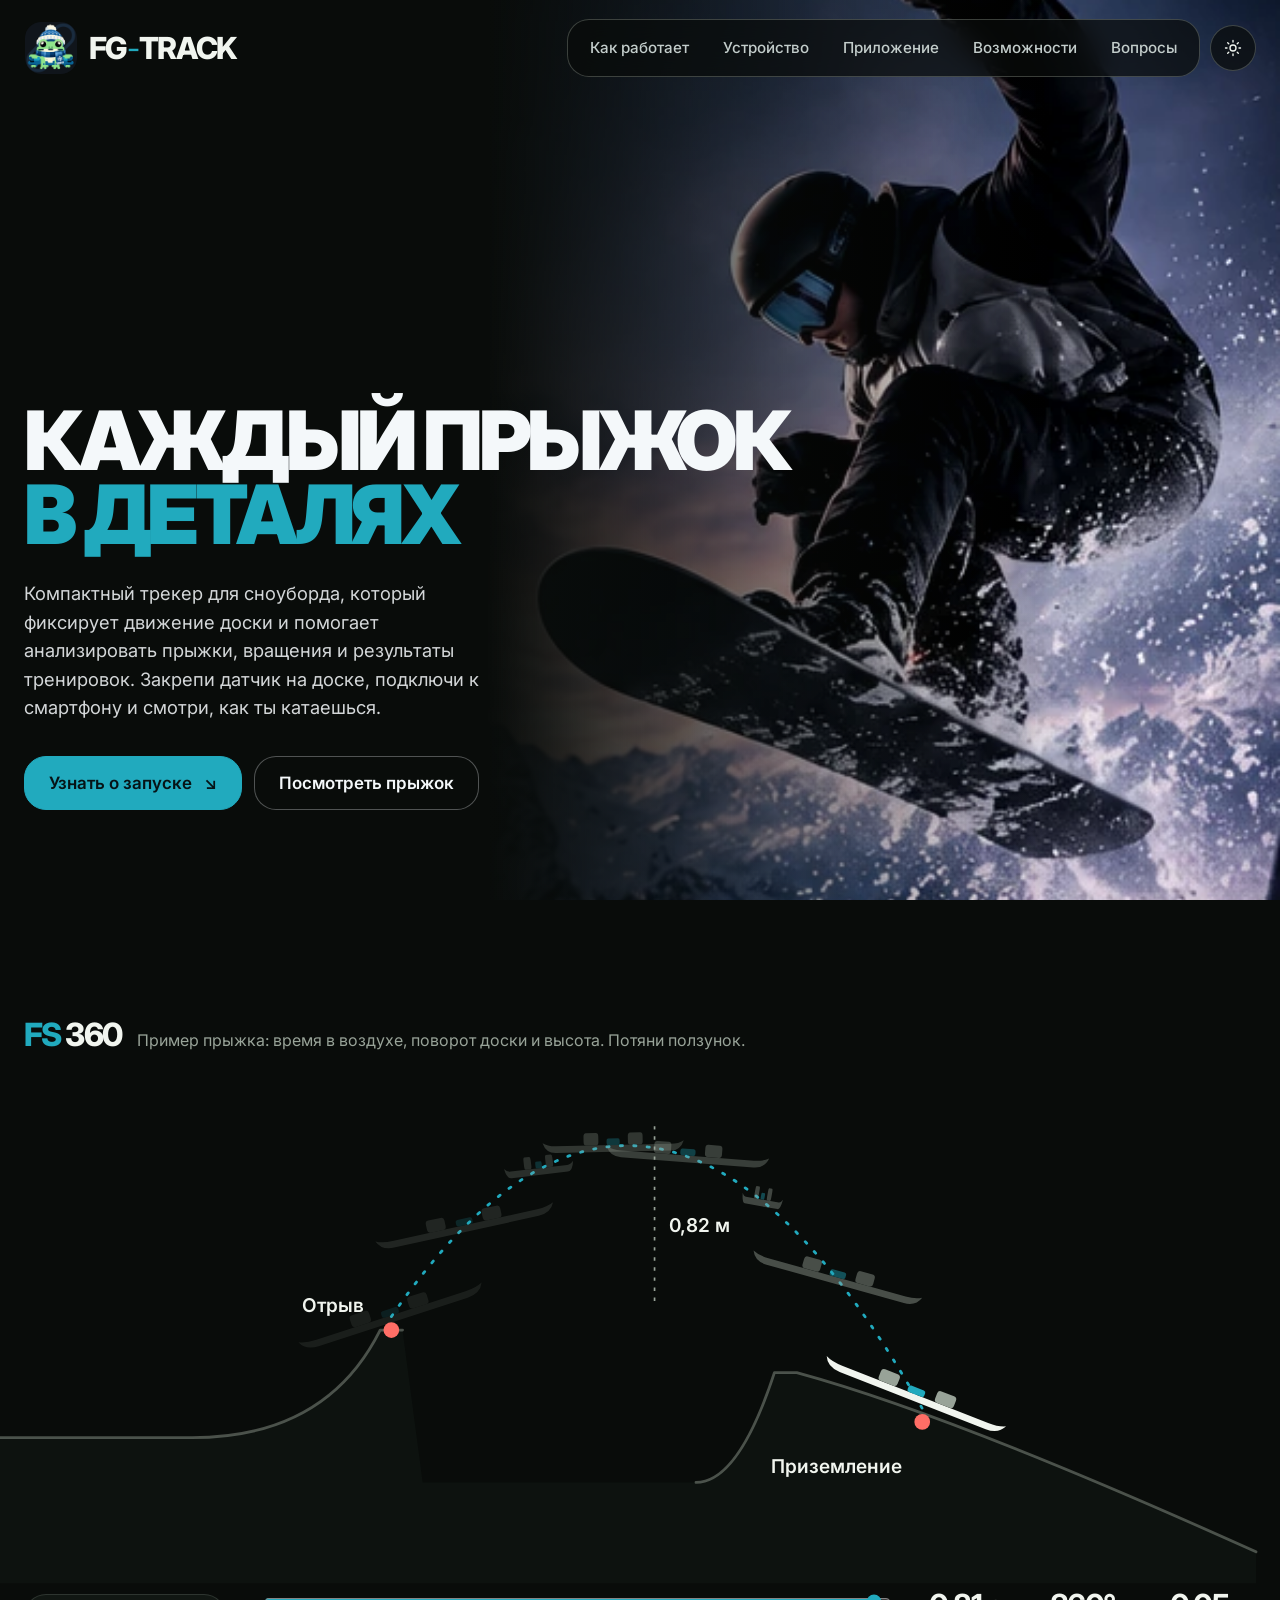
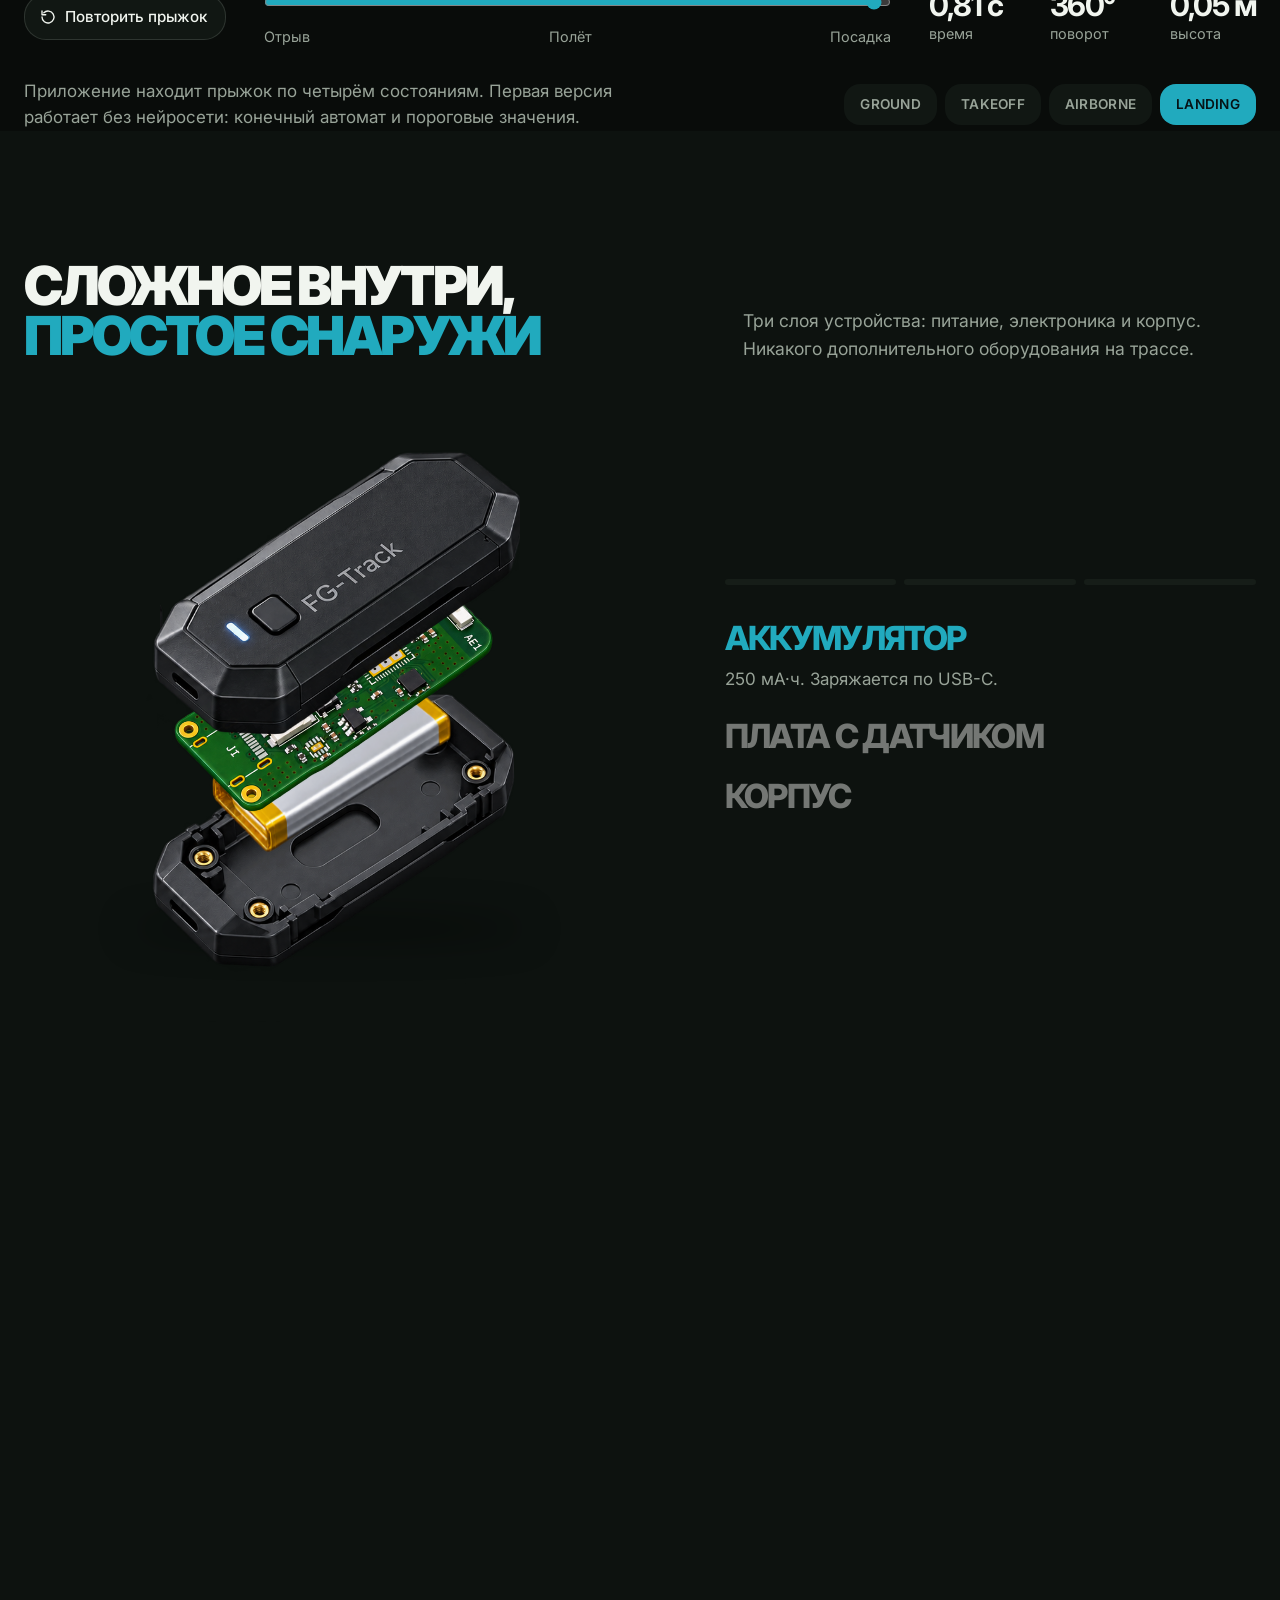
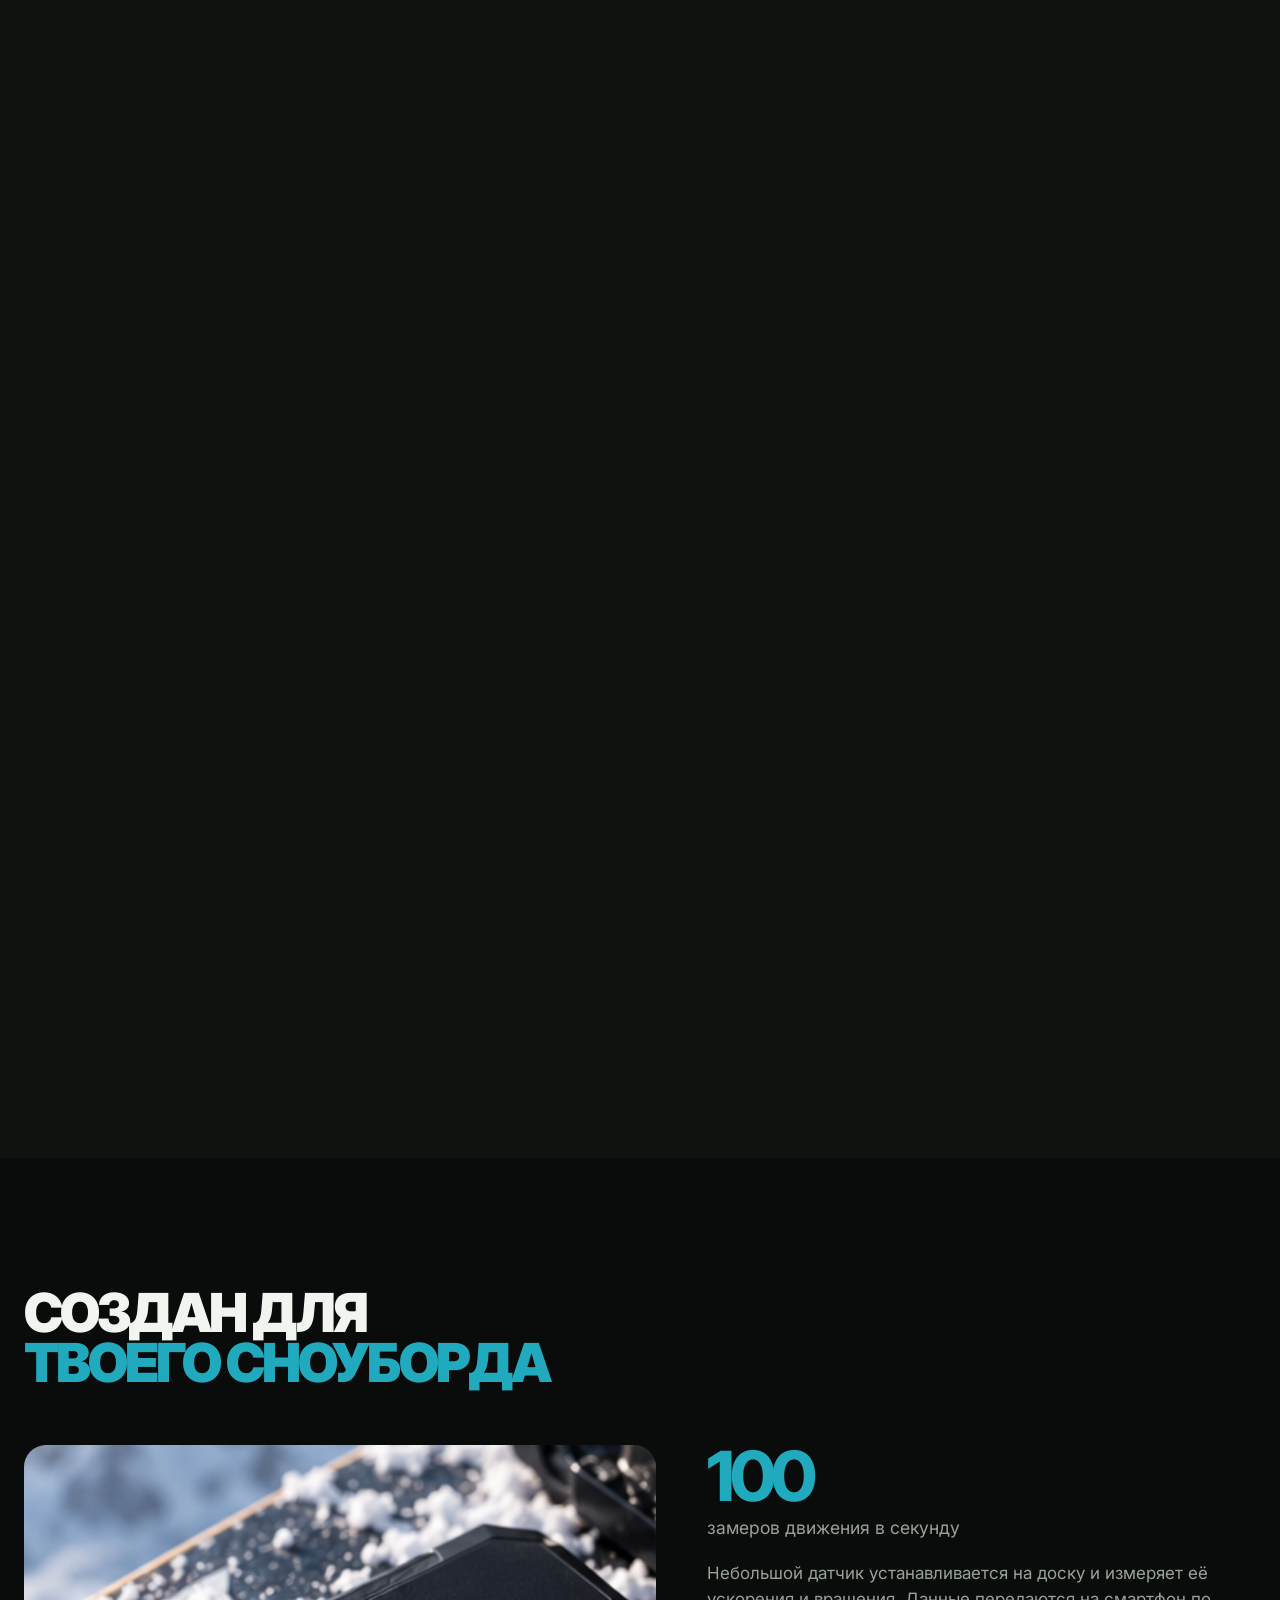
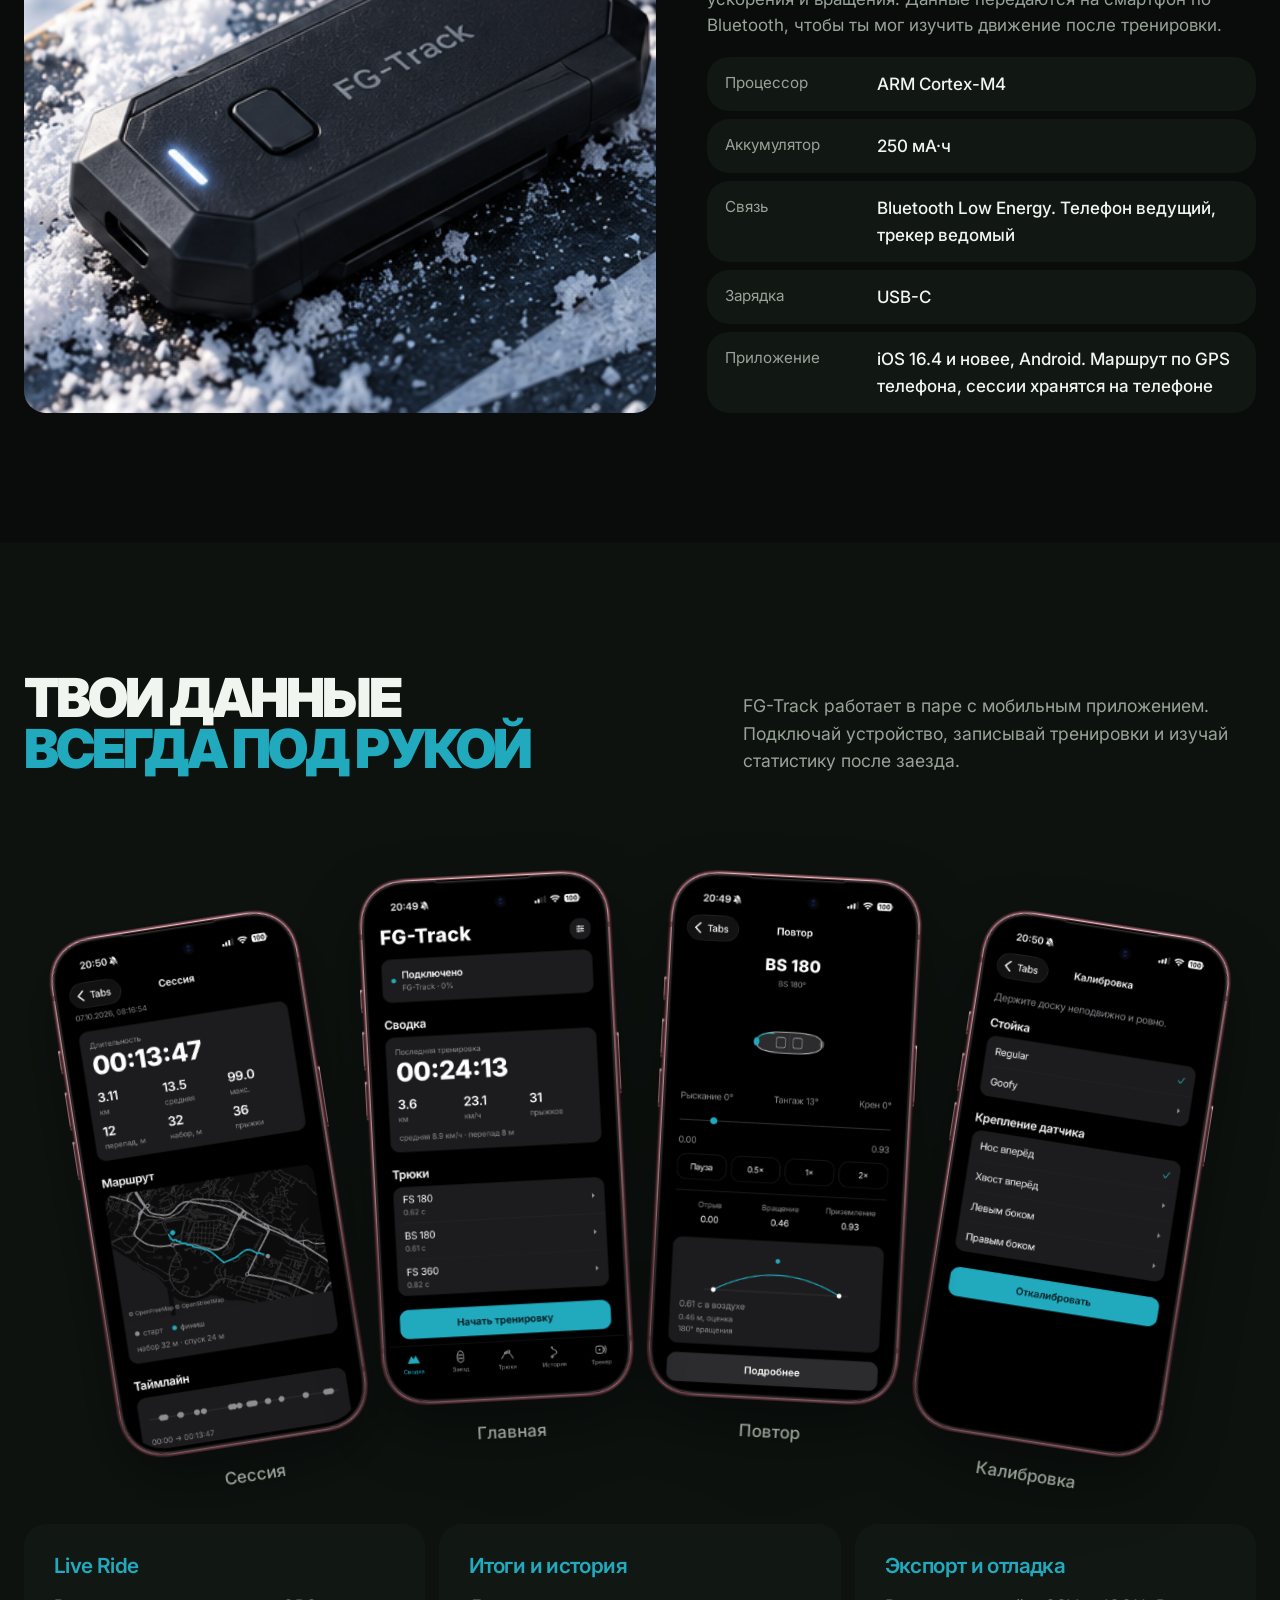
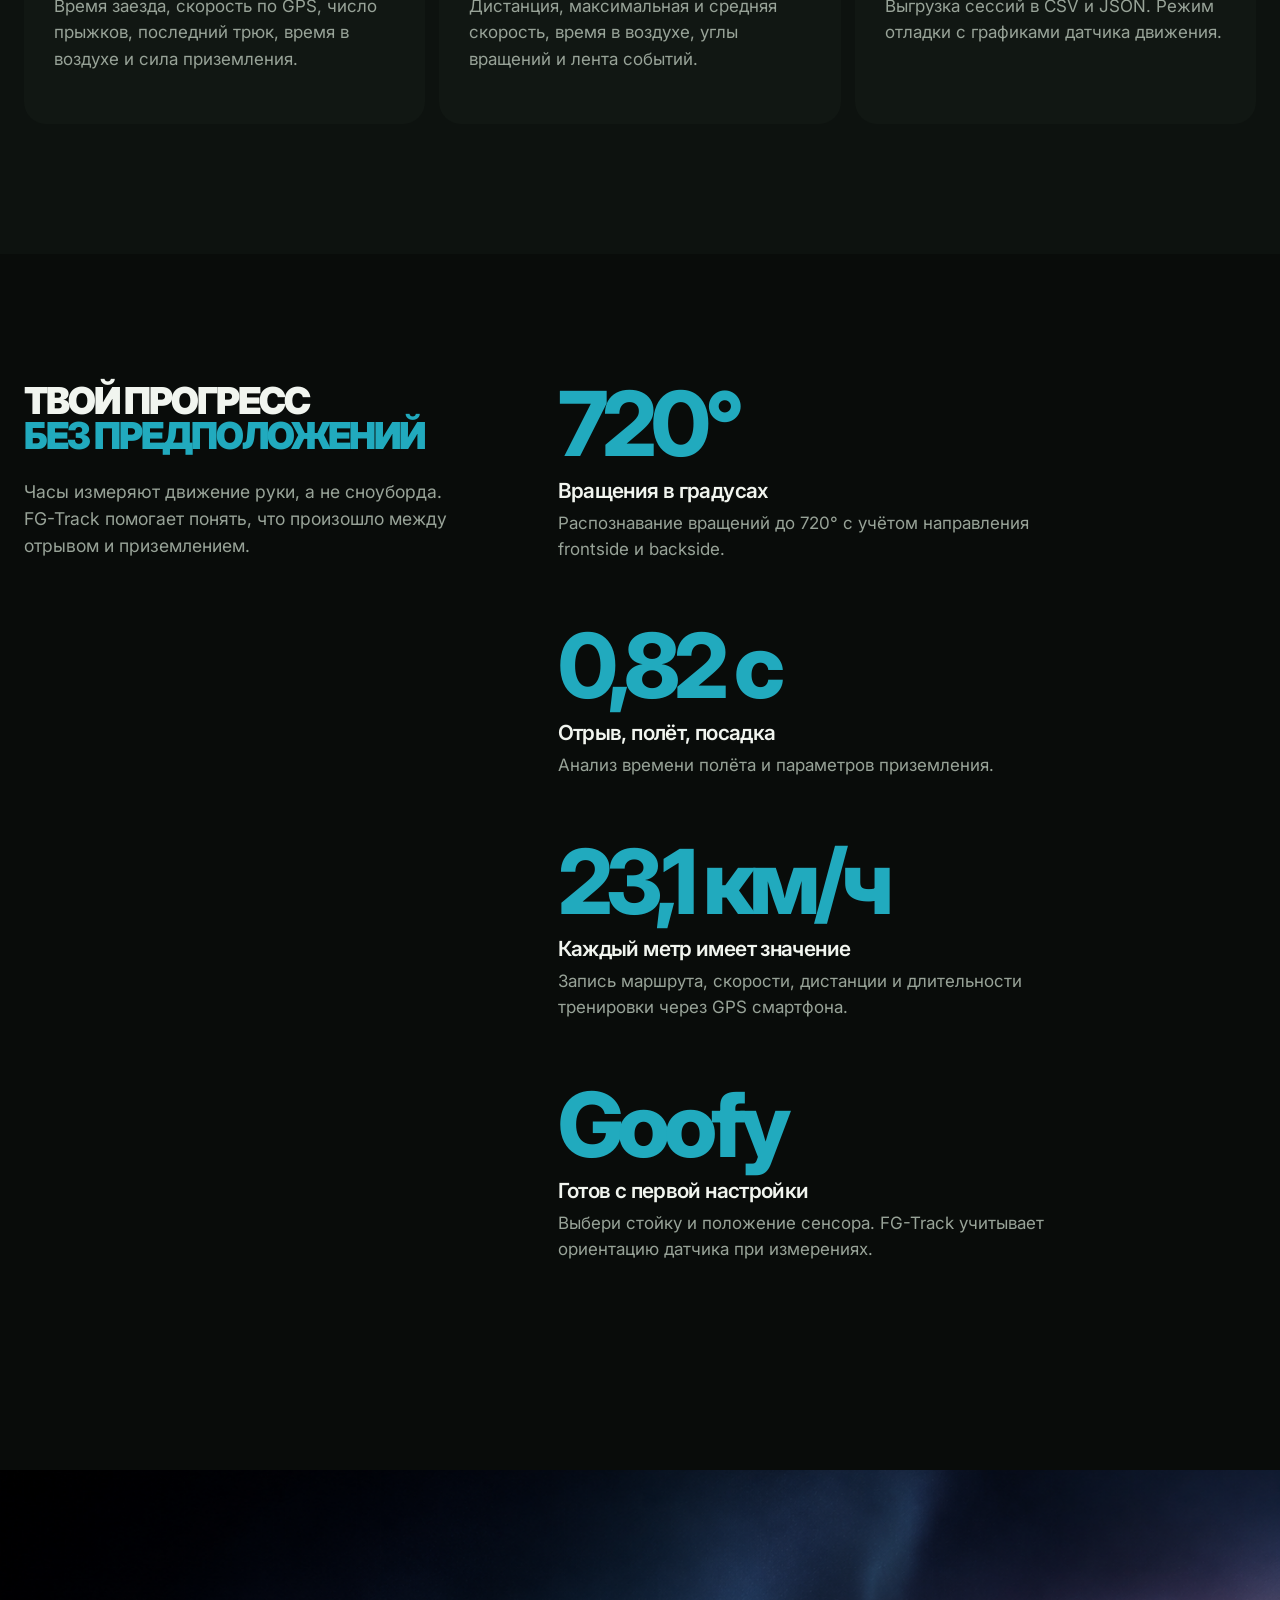
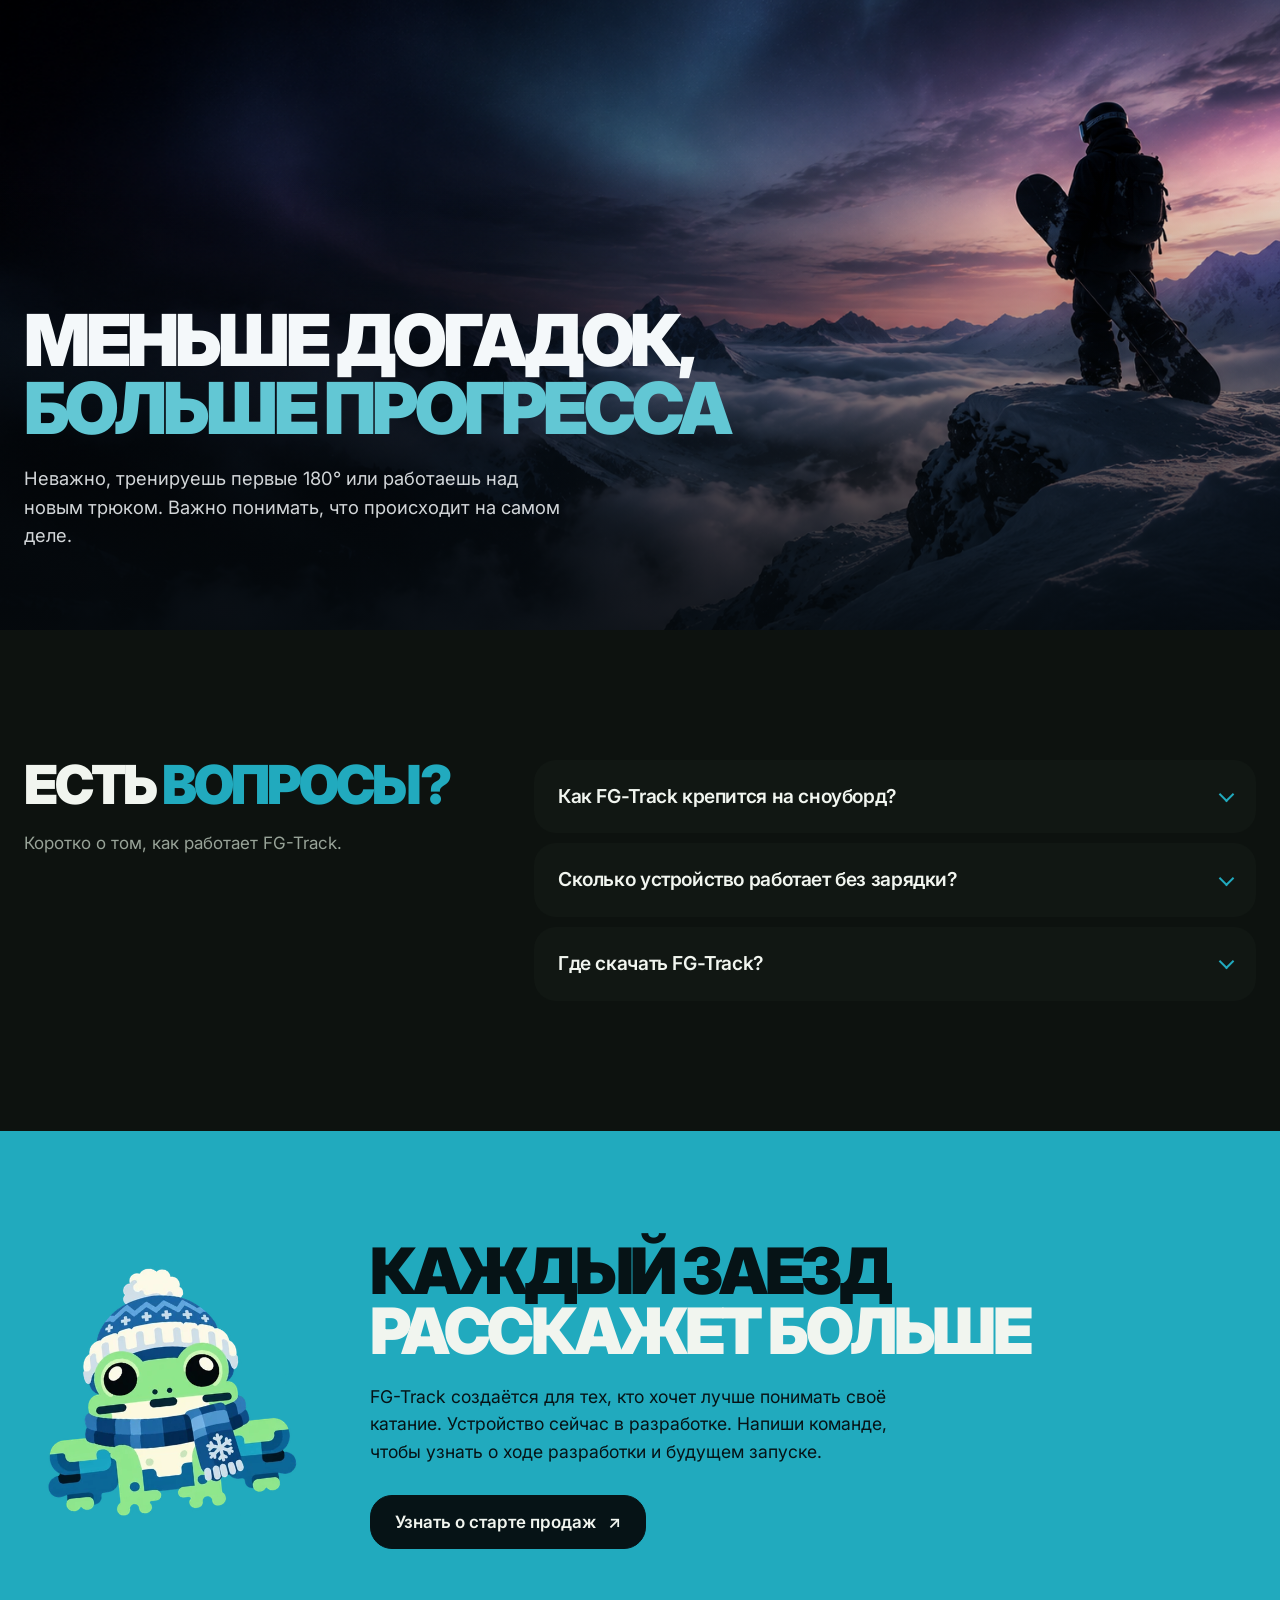
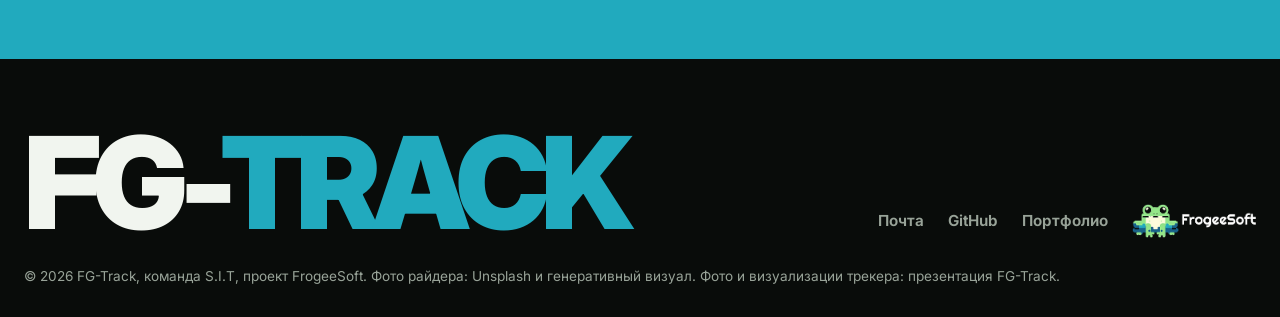
==== commit 7214e0f6: "upd" ====
--- a/index.html
+++ b/index.html
@@ -3,47 +3,62 @@
 <head>
   <meta charset="UTF-8">
   <meta name="viewport" content="width=device-width, initial-scale=1, viewport-fit=cover">
-  <meta name="theme-color" content="#eef3f5">
-  <meta name="description" content="FG-Track — трекер для сноуборда. Датчик на доске, мобильное приложение и аналитика ваших трюков.">
+  <meta name="theme-color" content="#090c0a">
+  <meta name="description" content="FG-Track — умный трекер сноуборда: датчик на доске и мобильное приложение. Прыжки, вращения и статистика заезда без камер и инфраструктуры на трассе.">
   <meta property="og:title" content="FG-Track — каждый прыжок в деталях">
-  <meta property="og:description" content="FG-Track — трекер для сноуборда. Датчик на доске, мобильное приложение и аналитика ваших трюков.">
+  <meta property="og:description" content="Датчик на доске и приложение: прыжки, вращения и статистика заезда без камер и инфраструктуры на трассе.">
   <meta property="og:type" content="website">
   <title>FG-Track — трекер для сноуборда</title>
   <link rel="icon" type="image/png" href="assets/favicon.png">
   <link rel="preconnect" href="https://fonts.googleapis.com">
   <link rel="preconnect" href="https://fonts.gstatic.com" crossorigin>
-  <link href="https://fonts.googleapis.com/css2?family=Geologica:slnt,wght@-12..0,300..800&display=swap" rel="stylesheet">
-  <link rel="stylesheet" href="site.css?v=16">
+  <link href="https://fonts.googleapis.com/css2?family=Inter:wght@400;500;600;700;800;900&display=swap" rel="stylesheet">
+  <link rel="stylesheet" href="site.css?v=63">
   <script>
     document.documentElement.classList.add('js');
-    try { var t = localStorage.getItem('fg-track-theme'); if (t === 'dark' || t === 'light') document.documentElement.dataset.theme = t; } catch (_) {}
+    document.documentElement.dataset.theme = 'dark';
+    try { if (localStorage.getItem('fg-track-theme') === 'light') document.documentElement.dataset.theme = 'light'; } catch (_) {}
   </script>
-  <script src="script.js?v=16" defer></script>
+  <script src="script.js?v=63" defer></script>
 </head>
 <body>
   <a class="skip-link" href="#main">Перейти к содержимому</a>
 
-  <header class="site-header">
-    <div class="wrap header-row">
-      <a class="brand" href="#top" aria-label="FG-Track — наверх">
-        <img src="assets/official-app-icon.png" alt="" width="36" height="36">
-        <span>FG-Track</span>
-      </a>
-      <nav class="nav" aria-label="Разделы">
-        <a href="#how">Как работает</a>
-        <a href="#device">Устройство</a>
-        <a href="#app">Приложение</a>
-        <a href="#features">Возможности</a>
-        <a href="#faq">Вопросы</a>
-      </nav>
+  <header class="site-header" id="siteHeader">
+    <div class="header-inner">
+      <a class="brand" href="#top" aria-label="FG-Track — на главную"><img class="fg-brand-icon" src="assets/official-app-icon.png" alt="" width="52" height="52"><span class="brand-text">FG<span class="fg-brand-separator">-</span>TRACK</span></a>
       <div class="header-end">
-        <button class="theme-toggle" id="themeToggle" type="button" aria-label="Сменить тему">
-          <svg viewBox="0 0 24 24" aria-hidden="true"><path d="M12 3a9 9 0 1 0 9 9 7 7 0 0 1-9-9Z"/></svg>
-        </button>
-        <a class="button button-small" href="#contact">Узнать о запуске</a>
+        <nav class="site-nav" id="siteNav" aria-label="Основная навигация">
+          <a href="#how">Как работает</a>
+          <a href="#device">Устройство</a>
+          <a href="#app">Приложение</a>
+          <a href="#features">Возможности</a>
+          <a href="#faq">Вопросы</a>
+        </nav>
+        <div class="header-actions">
+          <button class="header-search-mobile" type="button" data-header-search aria-label="Поиск по странице"><svg viewBox="0 0 24 24" aria-hidden="true"><path d="m21 21-4.3-4.3m2.3-5.2A7.5 7.5 0 1 1 4 11.5a7.5 7.5 0 0 1 15 0Z"/></svg></button>
+          <button class="theme-toggle" id="themeToggle" type="button" aria-label="Сменить тему"><svg class="sun" viewBox="0 0 24 24" aria-hidden="true"><circle cx="12" cy="12" r="4"/><path d="M12 2v2m0 16v2M4.93 4.93l1.42 1.42m11.3 11.3 1.42 1.42M2 12h2m16 0h2M4.93 19.07l1.42-1.42m11.3-11.3 1.42-1.42"/></svg><svg class="moon" viewBox="0 0 24 24" aria-hidden="true"><path d="M20 15.8A8.5 8.5 0 0 1 8.2 4 8.5 8.5 0 1 0 20 15.8Z"/></svg></button>
+          <button class="menu-toggle" type="button" id="menuToggle" aria-label="Открыть меню" aria-controls="mobileMenu" aria-expanded="false"><span></span><span></span></button>
+        </div>
       </div>
     </div>
   </header>
+  <nav class="fg-mobile-menu" id="mobileMenu" aria-label="Мобильная навигация" aria-hidden="true" inert>
+    <a href="#how">Как работает</a>
+    <a href="#device">Устройство</a>
+    <a href="#app">Приложение</a>
+    <a href="#features">Возможности</a>
+    <a href="#faq">Вопросы</a>
+    <a class="mobile-menu-contact" href="mailto:frogeesoft.team@gmail.com">Связаться с командой</a>
+  </nav>
+  <dialog class="header-search-dialog" id="headerSearchDialog" aria-label="Поиск по странице">
+    <div class="header-search-field"><svg viewBox="0 0 24 24" aria-hidden="true"><path d="m21 21-4.3-4.3m2.3-5.2A7.5 7.5 0 1 1 4 11.5a7.5 7.5 0 0 1 15 0Z"/></svg>
+      <label class="visually-hidden" for="headerSearchInput">Что найти</label>
+      <input id="headerSearchInput" type="search" placeholder="Поиск по FG-Track" autocomplete="off">
+      <button type="button" id="headerSearchClose" aria-label="Закрыть поиск">Esc</button>
+    </div>
+    <div class="header-search-results" id="headerSearchResults" aria-live="polite"></div>
+  </dialog>
 
   <main id="main">
     <section class="hero" id="top" aria-labelledby="heroTitle">
@@ -51,20 +66,20 @@
         <img class="hero-photo-local" src="assets/snowboarder-local.webp" width="370" height="520" alt="" fetchpriority="high">
         <img class="hero-photo-online" src="https://images.unsplash.com/photo-1739741432363-8f5fa6ef4e7d?auto=format&amp;fit=crop&amp;w=1350&amp;q=85" width="1350" height="1878" alt="" onerror="this.style.display='none'">
       </div>
-      <div class="wrap hero-copy">
-        <h1 id="heroTitle">Каждый прыжок в&nbsp;деталях</h1>
-        <p>Компактный трекер для сноуборда, который фиксирует движение доски и помогает анализировать прыжки, вращения и результаты тренировок. Закрепи датчик на доске, подключи к смартфону и смотри, как ты катаешься.</p>
-        <div class="actions">
-          <a class="button" href="#contact">Узнать о запуске</a>
-          <a class="button button-quiet" href="#jump">Посмотреть прыжок</a>
+      <div class="hero-copy">
+        <h1 id="heroTitle">Каждый прыжок <span>в&nbsp;деталях</span></h1>
+        <p class="hero-lead">Компактный трекер для сноуборда, который фиксирует движение доски и помогает анализировать прыжки, вращения и результаты тренировок. Закрепи датчик на доске, подключи к смартфону и смотри, как ты катаешься.</p>
+        <div class="hero-actions">
+          <a class="button button-primary" href="#contact">Узнать о запуске <span aria-hidden="true">↘</span></a>
+          <a class="button button-secondary" href="#jump">Посмотреть прыжок</a>
         </div>
       </div>
     </section>
 
     <section class="jump-section" aria-label="Пример прыжка">
-      <figure class="jump wrap" id="jump">
+      <figure class="jump" id="jump">
         <figcaption class="jump-title">
-          <strong>FS 360</strong>
+          <strong><span>FS</span> 360</strong>
           <span>Пример прыжка: время в воздухе, поворот доски и высота. Потяни ползунок.</span>
         </figcaption>
         <svg class="jump-scene" viewBox="100 100 1100 440" role="img" aria-labelledby="jumpDesc">
@@ -111,13 +126,25 @@
             <div><dd><span id="rHeight">0,00</span> м</dd><dt>высота</dt></div>
           </dl>
         </div>
+
+        <div class="jump-logic">
+          <p>Приложение находит прыжок по четырём состояниям. Первая версия работает без нейросети: конечный автомат и пороговые значения.</p>
+          <ol class="jump-states" id="jumpStates" aria-label="Состояния прыжка">
+            <li data-state="ground">GROUND</li>
+            <li data-state="takeoff">TAKEOFF</li>
+            <li data-state="airborne">AIRBORNE</li>
+            <li data-state="landing">LANDING</li>
+          </ol>
+        </div>
       </figure>
     </section>
 
     <section class="assembly-section" id="how" aria-labelledby="howTitle">
       <div class="wrap section-head reveal">
-        <h2 id="howTitle">Сложное внутри, простое снаружи</h2>
-        <p>Три звена одной системы. Никакого дополнительного оборудования на трассе.</p>
+        <div class="section-head-title">
+          <h2 id="howTitle">Сложное внутри, <em>простое снаружи</em></h2>
+        </div>
+        <p>Три слоя устройства: питание, электроника и корпус. Никакого дополнительного оборудования на трассе.</p>
       </div>
       <div class="assembly-scroll" id="deviceAssembly">
         <div class="assembly-sticky">
@@ -135,16 +162,16 @@
               <div class="assembly-progress" aria-hidden="true"><span></span><span></span><span></span></div>
               <ol class="assembly-details">
                 <li class="assembly-step is-active">
-                  <button class="assembly-step-button" type="button" data-assembly-step="0" aria-current="step" aria-controls="assemblyDescription0">Датчик на доске</button>
-                  <p id="assemblyDescription0">IMU фиксирует ускорения и вращения доски.</p>
+                  <button class="assembly-step-button" type="button" data-assembly-step="0" aria-current="step" aria-controls="assemblyDescription0">Аккумулятор</button>
+                  <p id="assemblyDescription0">250 мА·ч. Заряжается по USB-C.</p>
                 </li>
                 <li class="assembly-step">
-                  <button class="assembly-step-button" type="button" data-assembly-step="1" aria-controls="assemblyDescription1">Bluetooth Low Energy</button>
-                  <p id="assemblyDescription1">Телеметрия передаётся на смартфон по BLE. Интеграция GPS телефона для записи маршрута планируется.</p>
+                  <button class="assembly-step-button" type="button" data-assembly-step="1" aria-controls="assemblyDescription1">Плата с датчиком</button>
+                  <p id="assemblyDescription1">Процессор ARM Cortex-M4 и датчик движения. Измеряют ускорения и вращения доски и передают их на смартфон по Bluetooth Low Energy.</p>
                 </li>
                 <li class="assembly-step">
-                  <button class="assembly-step-button" type="button" data-assembly-step="2" aria-controls="assemblyDescription2">Аналитика на телефоне</button>
-                  <p id="assemblyDescription2">Приложение сохраняет сессии. Автоматическое определение прыжков и трюков ещё разрабатывается.</p>
+                  <button class="assembly-step-button" type="button" data-assembly-step="2" aria-controls="assemblyDescription2">Корпус</button>
+                  <p id="assemblyDescription2">Закрывает электронику и крепится на доску. Способ крепления ещё уточняется.</p>
                 </li>
               </ol>
             </div>
@@ -154,34 +181,36 @@
     </section>
 
     <section class="section device" id="device" aria-labelledby="deviceTitle">
-      <div class="wrap">
+      <div class="section-head reveal">
+        <div class="section-head-title">
+          <h2 id="deviceTitle">Создан для <em>твоего сноуборда</em></h2>
+        </div>
+      </div>
+      <div class="device-pair">
+        <figure class="device-render reveal">
+          <div class="tracker-crop"><img src="assets/tracker-closeup.png" width="618" height="392" loading="lazy" alt="Трекер FG-Track на заснеженном сноуборде"></div>
+        </figure>
+        <div class="specs reveal">
+          <p class="spec-lead"><strong>100</strong> замеров движения в секунду</p>
+          <p class="spec-text">Небольшой датчик устанавливается на доску и измеряет её ускорения и вращения. Данные передаются на смартфон по Bluetooth, чтобы ты мог изучить движение после тренировки.</p>
+          <dl class="spec-list">
+            <div><dt>Процессор</dt><dd>ARM Cortex-M4</dd></div>
+            <div><dt>Аккумулятор</dt><dd>250 мА·ч</dd></div>
+            <div><dt>Связь</dt><dd>Bluetooth Low Energy. Телефон ведущий, трекер ведомый</dd></div>
+            <div><dt>Зарядка</dt><dd>USB-C</dd></div>
+            <div><dt>Приложение</dt><dd>iOS 16.4 и новее, Android. Маршрут по GPS телефона, сессии хранятся на телефоне</dd></div>
+          </dl>
+        </div>
+      </div>
+    </section>
+
+    <section class="app" id="app" aria-labelledby="appTitle">
+      <div class="app-inner">
         <div class="section-head reveal">
-          <h2 id="deviceTitle">Создан для твоего сноуборда</h2>
-        </div>
-        <div class="device-pair">
-          <figure class="device-render reveal">
-            <div class="tracker-crop"><img src="assets/tracker-closeup.png" width="618" height="392" loading="lazy" alt="Трекер FG-Track на заснеженном сноуборде"></div>
-          </figure>
-          <div class="specs reveal">
-            <p class="spec-lead"><strong>100</strong> замеров движения в секунду</p>
-            <p class="spec-text">Небольшой датчик устанавливается на доску и измеряет её ускорения и вращения. Данные передаются на смартфон по Bluetooth, чтобы ты мог изучить движение после тренировки.</p>
-            <dl class="spec-list">
-              <div><dt>Процессор</dt><dd>ARM Cortex-M4</dd></div>
-              <div><dt>Аккумулятор</dt><dd>250 мА·ч</dd></div>
-              <div><dt>Связь</dt><dd>Bluetooth Low Energy. Телефон ведущий, трекер ведомый</dd></div>
-              <div><dt>Зарядка</dt><dd>USB-C</dd></div>
-              <div><dt>Приложение</dt><dd>iOS 16.4 и новее, Android. Маршрут по GPS телефона, сессии хранятся на телефоне</dd></div>
-            </dl>
+          <div class="section-head-title">
+            <h2 id="appTitle">Твои данные <em>всегда под рукой</em></h2>
           </div>
-        </div>
-      </div>
-    </section>
-
-    <section class="section app" id="app" aria-labelledby="appTitle">
-      <div class="wrap">
-        <div class="section-head reveal">
-          <h2 id="appTitle">Твои данные всегда под рукой</h2>
-          <p>FG-Track работает в паре с мобильным приложением. Подключай устройство, записывай тренировки и изучай статистику после заезда.</p>
+          <p><span class="nb">FG-Track</span> работает в паре с мобильным приложением. Подключай устройство, записывай тренировки и изучай статистику после заезда.</p>
         </div>
         <div class="screens reveal" aria-label="Экраны приложения">
           <figure><img src="assets/mockup-session.png" width="727" height="1498" loading="lazy" alt="Экран сессии: длительность, карта маршрута и таймлайн"><figcaption>Сессия</figcaption></figure>
@@ -189,20 +218,34 @@
           <figure><img src="assets/mockup-replay.png" width="727" height="1498" loading="lazy" alt="Повтор трюка BS 180: визуализация доски, углы и время в воздухе"><figcaption>Повтор</figcaption></figure>
           <figure><img src="assets/mockup-calibration.png" width="727" height="1498" loading="lazy" alt="Калибровка: стойка Regular или Goofy и положение датчика"><figcaption>Калибровка</figcaption></figure>
         </div>
+        <div class="app-notes">
+          <article class="info-card reveal">
+            <h3>Live Ride</h3>
+            <p>Время заезда, скорость по GPS, число прыжков, последний трюк, время в воздухе и сила приземления.</p>
+          </article>
+          <article class="info-card reveal">
+            <h3>Итоги и история</h3>
+            <p>Дистанция, максимальная и средняя скорость, время в воздухе, углы вращений и лента событий.</p>
+          </article>
+          <article class="info-card reveal">
+            <h3>Экспорт и отладка</h3>
+            <p>Выгрузка сессий в CSV и JSON. Режим отладки с графиками датчика движения.</p>
+          </article>
+        </div>
       </div>
     </section>
 
     <section class="section features" id="features" aria-labelledby="featuresTitle">
-      <div class="wrap features-grid">
+      <div class="features-grid">
         <div class="features-intro reveal">
-          <h2 id="featuresTitle">Твой прогресс без предположений</h2>
-          <p>Часы измеряют движение руки, а не сноуборда. FG-Track помогает понять, что произошло между отрывом и приземлением.</p>
+          <h2 id="featuresTitle">Твой прогресс <em>без предположений</em></h2>
+          <p>Часы измеряют движение руки, а не сноуборда. <span class="nb">FG-Track</span> помогает понять, что произошло между отрывом и приземлением.</p>
         </div>
         <ul class="feature-list">
           <li class="reveal"><span class="feature-fig">720°</span><h3>Вращения в градусах</h3><p>Распознавание вращений до 720° с учётом направления frontside и backside.</p></li>
           <li class="reveal"><span class="feature-fig">0,82 с</span><h3>Отрыв, полёт, посадка</h3><p>Анализ времени полёта и параметров приземления.</p></li>
           <li class="reveal"><span class="feature-fig">23,1 км/ч</span><h3>Каждый метр имеет значение</h3><p>Запись маршрута, скорости, дистанции и длительности тренировки через GPS смартфона.</p></li>
-          <li class="reveal"><span class="feature-fig">Goofy</span><h3>Готов с первой настройки</h3><p>Выбери стойку и положение сенсора. FG-Track учитывает ориентацию датчика при измерениях.</p></li>
+          <li class="reveal"><span class="feature-fig">Goofy</span><h3>Готов с первой настройки</h3><p>Выбери стойку и положение сенсора. <span class="nb">FG-Track</span> учитывает ориентацию датчика при измерениях.</p></li>
         </ul>
       </div>
     </section>
@@ -210,49 +253,49 @@
     <section class="rider" aria-labelledby="riderTitle">
       <img src="assets/swnowboard-action.png" width="1672" height="941" loading="lazy" alt="Сноубордист на склоне ночью">
       <div class="wrap rider-copy">
-        <h2 id="riderTitle">Меньше догадок, больше прогресса</h2>
+        <h2 id="riderTitle">Меньше догадок, <em>больше прогресса</em></h2>
         <p>Неважно, тренируешь первые 180° или работаешь над новым трюком. Важно понимать, что происходит на самом деле.</p>
       </div>
     </section>
 
     <section class="section faq" id="faq" aria-labelledby="faqTitle">
-      <div class="wrap faq-grid">
+      <div class="faq-grid">
         <div class="reveal">
-          <h2 id="faqTitle">Есть вопросы?</h2>
-          <p class="faq-lead">Коротко о том, как работает FG-Track.</p>
+          <h2 id="faqTitle">Есть <em>вопросы?</em></h2>
+          <p class="faq-lead">Коротко о том, как работает <span class="nb">FG-Track</span>.</p>
         </div>
         <div class="faq-items">
           <details name="faq">
-            <summary>Как FG-Track крепится на сноуборд?</summary>
+            <summary><span>Как <span class="nb">FG-Track</span> крепится на сноуборд?</span></summary>
             <p>Способ крепления для финальной версии ещё уточняется. Перед запуском мы покажем установку и результаты испытаний фиксации на доске.</p>
           </details>
           <details name="faq">
-            <summary>Сколько устройство работает без зарядки?</summary>
+            <summary><span>Сколько устройство работает без зарядки?</span></summary>
             <p>Подтверждённой автономности для финальной версии пока нет. Опубликуем её после испытаний прототипа.</p>
           </details>
           <details name="faq">
-            <summary>Где скачать FG-Track?</summary>
-            <p>FG-Track — проект в разработке. Публикация в App Store и Google Play пока только запланирована. В скором времени выложим релиз приложения на GitHub и в магазины приложений.</p>
+            <summary><span>Где скачать <span class="nb">FG-Track</span>?</span></summary>
+            <p><span class="nb">FG-Track</span> — проект в разработке. Публикация в App Store и Google Play пока только запланирована. В скором времени выложим релиз приложения на GitHub и в магазины приложений.</p>
           </details>
         </div>
       </div>
     </section>
 
-    <section class="contact" id="contact" aria-labelledby="contactTitle">
-      <div class="wrap contact-inner">
+    <section class="section contact" id="contact" aria-labelledby="contactTitle">
+      <div class="contact-card reveal">
         <img class="mascot" src="assets/official-fg-track-logo.webp" width="450" height="450" alt="Маскот FG-Track — лягушка в шапке и шарфе" loading="lazy">
-        <div class="reveal">
-          <h2 id="contactTitle">Каждый заезд расскажет больше</h2>
-          <p>FG-Track создаётся для тех, кто хочет лучше понимать своё катание. Устройство сейчас в разработке. Напиши команде, чтобы узнать о ходе разработки и будущем запуске.</p>
-          <a class="button button-large" href="mailto:frogeesoft.team@gmail.com?subject=FG-Track">Узнать о старте продаж</a>
+        <div class="contact-copy">
+          <h2 id="contactTitle">Каждый заезд <em>расскажет больше</em></h2>
+          <p><span class="nb">FG-Track</span> создаётся для тех, кто хочет лучше понимать своё катание. Устройство сейчас в разработке. Напиши команде, чтобы узнать о ходе разработки и будущем запуске.</p>
+          <a class="button button-primary" href="mailto:frogeesoft.team@gmail.com?subject=FG-Track">Узнать о старте продаж <span aria-hidden="true">↗</span></a>
         </div>
       </div>
     </section>
   </main>
 
   <footer class="footer">
-    <div class="wrap footer-row">
-      <a class="footer-name" href="#top">FG-Track</a>
+    <div class="footer-row">
+      <a class="footer-name" href="#top" aria-label="FG-Track — наверх"><span>FG-</span><em>TRACK</em></a>
       <nav aria-label="Ссылки">
         <a href="mailto:frogeesoft.team@gmail.com">Почта</a>
         <a href="https://github.com/ArduRadioKot" target="_blank" rel="noreferrer">GitHub</a>
@@ -263,7 +306,7 @@
         </a>
       </nav>
     </div>
-    <p class="wrap legal">© 2026 FG-Track, команда S.I.T, проект FrogeeSoft. Фото райдера: Unsplash и генеративный визуал. Фото и визуализации трекера: презентация FG-Track.</p>
+    <p class="legal">© 2026 <span class="nb">FG-Track</span>, команда S.I.T, проект FrogeeSoft. Фото райдера: Unsplash и генеративный визуал. Фото и визуализации трекера: презентация <span class="nb">FG-Track</span>.</p>
   </footer>
 </body>
 </html>
--- a/site.css
+++ b/site.css
@@ -1,130 +1,180 @@
-/* FG-Track — «дневной склон». Один шрифт (Geologica), снег и графит, фирменный бирюзовый #21aabe как главный акцент. */
+/* FG-Track: flat full-bleed layout; colours, Inter and the floating header come from the Alex-fgCV kit.
+   Headlines follow the project presentation: heavy caps, tight tracking, teal accents, white full stop. */
 :root {
-  --snow: #eef3f5;
-  --snow-deep: #dfe8ec;
-  --ink: #16232b;
-  --ice: #50626c;
+  --bg: #090c0a;
+  --bg-soft: #0d120f;
+  --surface: #111713;
+  --surface-2: #161d18;
+  --text: #f1f5ef;
+  --muted: #98a398;
+  --line: rgba(240, 255, 238, .13);
+  --line-strong: rgba(240, 255, 238, .28);
   --accent: #21aabe;
-  --accent-ink: #0e6e7d;
+  --accent-soft: #62c7d4;
   --on-accent: #061316;
+  --flag: #ff6e66;
+  --radius: 22px;
+  --radius-sm: 16px;
+  --header-h: 82px;
+  --container: min(1240px, calc(100vw - 48px));
+  color-scheme: dark;
+}
+[data-theme="light"] {
+  --bg: #eef2e9;
+  --bg-soft: #e4eade;
+  --surface: #f8faf4;
+  --surface-2: #e8eee2;
+  --text: #121713;
+  --muted: #4f5a50;
+  --line: rgba(18, 23, 19, .13);
+  --line-strong: rgba(18, 23, 19, .26);
+  --accent: #147889;
+  --accent-soft: #147889;
+  --on-accent: #ffffff;
   --flag: #e8482c;
-  --band: #16232b;
-  --band-2: #22323b;
-  --band-text: #eef3f5;
-  --band-muted: #a7b8c0;
-  --radius: 22px;
-  --wrap: 1240px;
-  --gutter: clamp(16px, 3vw, 32px);
   color-scheme: light;
 }
-@media (prefers-color-scheme: dark) {
-  :root:not([data-theme="light"]) {
-    --snow: #121e25; --snow-deep: #1a2830; --ink: #e8eff2; --ice: #a3b5be; --accent-ink: #5fcad9;
-    --band: #0c161b; --band-2: #1a2830; --flag: #ff6a4d; color-scheme: dark;
-  }
-}
-:root[data-theme="dark"] {
-  --snow: #121e25; --snow-deep: #1a2830; --ink: #e8eff2; --ice: #a3b5be; --accent-ink: #5fcad9;
-  --band: #0c161b; --band-2: #1a2830; --flag: #ff6a4d; color-scheme: dark;
-}
 
 *, *::before, *::after { box-sizing: border-box; }
-html { scroll-behavior: smooth; scroll-padding-top: 76px; -webkit-text-size-adjust: 100%; }
+html { scroll-behavior: smooth; scroll-padding-top: 110px; -webkit-text-size-adjust: 100%; overflow-x: clip; }
 body {
-  margin: 0; background: var(--snow); color: var(--ink);
-  font-family: Geologica, ui-sans-serif, system-ui, sans-serif; font-weight: 340;
-  font-size: 18px; line-height: 1.55; font-variant-numeric: tabular-nums;
-  -webkit-font-smoothing: antialiased; overflow-x: hidden;
-}
+  margin: 0; background: var(--bg); color: var(--text);
+  font-family: Inter, ui-sans-serif, -apple-system, BlinkMacSystemFont, "Segoe UI", Arial, sans-serif;
+  font-size: 17px; line-height: 1.55; overflow-x: clip;
+  transition: background .35s ease, color .35s ease;
+}
+::selection { background: var(--accent); color: var(--on-accent); }
+a { color: inherit; text-decoration: none; }
+button, input { font: inherit; }
+button { color: inherit; }
 img { display: block; max-width: 100%; height: auto; }
-h1, h2, h3, p, figure { margin: 0; }
-h1, h2 { font-weight: 720; font-style: oblique 9deg; font-variation-settings: "slnt" -9; letter-spacing: -.03em; text-wrap: balance; }
-h2 { font-size: clamp(34px, 4.4vw, 64px); line-height: 1; }
-h3 { font-size: 22px; font-weight: 600; line-height: 1.25; letter-spacing: -.01em; }
-a { color: inherit; }
-:focus-visible { outline: 3px solid var(--accent); outline-offset: 3px; border-radius: 4px; }
+h1, h2, h3, p, figure, dl, dd { margin: 0; }
+:focus-visible { outline: 2px solid var(--accent); outline-offset: 3px; border-radius: var(--radius-sm); }
 .visually-hidden { position: absolute; width: 1px; height: 1px; overflow: hidden; clip: rect(0 0 0 0); white-space: nowrap; }
-.skip-link { position: absolute; left: 16px; top: -60px; z-index: 50; background: var(--ink); color: var(--snow); padding: 10px 14px; border-radius: 8px; }
-.skip-link:focus { top: 12px; }
-.wrap { width: 100%; max-width: calc(var(--wrap) + 2 * var(--gutter)); margin-inline: auto; padding-inline: var(--gutter); }
-
-/* Buttons: one fill, fully round. */
-.button {
-  display: inline-flex; align-items: center; justify-content: center;
-  min-height: 52px; padding: 0 26px; border-radius: 999px; border: 0;
-  background: var(--accent); color: var(--on-accent); text-decoration: none;
-  font: inherit; font-weight: 600; font-size: 18px; cursor: pointer;
-  transition: background-color .2s, color .2s, transform .15s;
-}
-.button:hover { background: var(--ink); color: var(--snow); }
-.button:active { transform: scale(.97); }
-.button-quiet { background: var(--snow-deep); color: var(--ink); }
-.button-quiet:hover { background: var(--ink); color: var(--snow); }
-.button-small { min-height: 42px; padding: 0 18px; font-size: 16px; }
-.button-large { min-height: 60px; padding: 0 32px; font-size: 18px; }
-
-/* Header: a plain bar. */
-.site-header { position: sticky; top: 0; z-index: 20; background: var(--snow); }
-.header-row { display: flex; align-items: center; gap: 24px; height: 68px; }
-.brand { display: inline-flex; align-items: center; gap: 10px; text-decoration: none; font-weight: 700; font-size: 22px; letter-spacing: -.02em; }
-.brand img { border-radius: 9px; }
-.nav { display: flex; gap: 28px; margin-left: auto; font-size: 16px; }
-.nav a { text-decoration: none; transition: color .2s; }
-.nav a:hover { color: var(--accent-ink); }
+.skip-link { position: fixed; left: 20px; top: -60px; z-index: 999; padding: 12px 16px; background: var(--accent); color: var(--on-accent); border-radius: var(--radius-sm); font-weight: 800; transition: top .2s; }
+.skip-link:focus { top: 16px; }
+.wrap { width: var(--container); margin-inline: auto; }
+.section { width: var(--container); margin-inline: auto; padding: 130px 0; }
+.nb, .brand-text { white-space: nowrap; }
+
+/* Headlines: the presentation's voice. Heavy caps, tight, accent in teal, white full stop. */
+h1, h2 { font-weight: 900; text-transform: uppercase; letter-spacing: -.055em; line-height: .94; text-wrap: balance; }
+h2 { font-size: clamp(2rem, 4.2vw, 4.3rem); }
+h1 span, h2 em { color: var(--accent); font-style: normal; }
+h3 { font-size: 1.3rem; font-weight: 600; letter-spacing: -.03em; line-height: 1.2; }
+
+/* Header from the original site: wordmark on the left, a nav pill and round buttons on the right. */
+.site-header { position: fixed; inset: 0 0 auto; z-index: 80; height: 96px; color: var(--text); transition: height .3s; }
+/* Over the hero (dark in both themes) the header always uses light ink. */
+body:not(.menu-open) .site-header:not(.is-scrolled) { --text: #f1f5ef; --muted: #c3cdcb; --line: rgba(240, 255, 238, .22); --bg: #090c0a; --surface: #161d18; }
+.site-header.is-scrolled { height: 80px; }
+.header-inner { width: var(--container); height: 100%; margin-inline: auto; display: flex; align-items: center; justify-content: space-between; gap: 24px; }
+.brand { display: inline-flex; align-items: center; gap: 12px; color: var(--text); border: 1px solid transparent; border-radius: var(--radius); transition: padding .3s, background .3s, border-color .3s; }
+.fg-brand-icon { width: 52px; height: 52px; border-radius: var(--radius-sm); object-fit: cover; flex: none; transition: width .3s, height .3s, border-radius .3s; }
+.site-header.is-scrolled .fg-brand-icon { width: 44px; height: 44px; border-radius: var(--radius-sm); }
+.brand-text { font-size: 1.9rem; font-weight: 800; letter-spacing: -.055em; line-height: 1; }
+.fg-brand-separator { color: var(--accent); font-weight: 400; margin: 0 1px; }
 .header-end { display: flex; align-items: center; gap: 10px; }
-.theme-toggle { width: 42px; height: 42px; border-radius: 50%; border: 0; background: transparent; color: var(--ink); cursor: pointer; display: grid; place-items: center; transition: background-color .2s, transform .15s; }
-.theme-toggle:hover { background: var(--snow-deep); }
-.theme-toggle:active { transform: scale(.92); }
-.theme-toggle svg { width: 20px; height: 20px; fill: none; stroke: currentColor; stroke-width: 1.8; stroke-linejoin: round; }
-
-/* Hero: the rider photo fills the first screen. */
-.hero { position: relative; min-height: min(calc(100svh - 68px), 880px); display: flex; align-items: flex-end; color: #f4f8fa; background: #0c161b; overflow: hidden; }
+.site-nav { display: flex; gap: 2px; padding: 6px; border: 1px solid var(--line); border-radius: var(--radius); background: color-mix(in srgb, var(--bg) 72%, transparent); backdrop-filter: blur(14px); -webkit-backdrop-filter: blur(14px); }
+.site-nav a { padding: 10px 16px; border-radius: var(--radius-sm); color: var(--muted); font-size: .95rem; font-weight: 500; transition: color .2s, background .2s; }
+.site-nav a:hover { color: var(--text); background: color-mix(in srgb, var(--text) 9%, transparent); }
+.header-actions { display: flex; align-items: center; gap: 8px; }
+.theme-toggle, .menu-toggle, .header-search-mobile { position: relative; display: grid; place-items: center; width: 46px; height: 46px; padding: 0; border: 1px solid var(--line); border-radius: 50%; background: color-mix(in srgb, var(--bg) 72%, transparent); backdrop-filter: blur(14px); -webkit-backdrop-filter: blur(14px); color: var(--text); cursor: pointer; transition: transform .2s, border-color .2s; }
+.theme-toggle:hover, .menu-toggle:hover, .header-search-mobile:hover { transform: translateY(-2px); border-color: color-mix(in srgb, var(--text) 40%, transparent); }
+.theme-toggle svg, .header-search-mobile svg { width: 18px; height: 18px; fill: none; stroke: currentColor; stroke-width: 1.8; stroke-linecap: round; stroke-linejoin: round; }
+.theme-toggle .moon { display: none; }
+[data-theme="light"] .theme-toggle .sun { display: none; }
+[data-theme="light"] .theme-toggle .moon { display: block; }
+.menu-toggle, .header-search-mobile { display: none; }
+.menu-toggle span { position: absolute; left: 13px; width: 18px; height: 1.5px; background: currentColor; transition: transform .25s, top .25s; }
+.menu-toggle span:first-child { top: 18px; }
+.menu-toggle span:last-child { top: 26px; }
+.menu-toggle[aria-expanded="true"] span { top: 22px; }
+.menu-toggle[aria-expanded="true"] span:first-child { transform: rotate(45deg); }
+.menu-toggle[aria-expanded="true"] span:last-child { transform: rotate(-45deg); }
+body.menu-open { overflow: hidden; }
+.fg-mobile-menu { position: fixed; inset: 0; z-index: 70; display: flex; flex-direction: column; padding: 120px 24px 40px; background: var(--bg); opacity: 0; visibility: hidden; transition: opacity .25s, visibility .25s; }
+.fg-mobile-menu.is-open { opacity: 1; visibility: visible; }
+.fg-mobile-menu a { padding: 14px 0; font-size: 1.7rem; font-weight: 800; text-transform: uppercase; letter-spacing: -.045em; color: var(--text); }
+.fg-mobile-menu a:hover { color: var(--accent); }
+.fg-mobile-menu .mobile-menu-contact { margin-top: auto; font-size: 1rem; font-weight: 500; text-transform: none; letter-spacing: 0; color: var(--accent); }
+.header-search-dialog { width: min(560px, calc(100% - 32px)); margin-top: 14vh; padding: 0; border: 1px solid var(--line); border-radius: var(--radius); background: var(--surface); color: var(--text); }
+.header-search-dialog::backdrop { background: rgba(3, 8, 8, .65); }
+.header-search-field { display: flex; align-items: center; gap: 14px; padding: 18px 20px; border-bottom: 1px solid var(--line); }
+.header-search-field svg { width: 18px; height: 18px; flex: none; fill: none; stroke: currentColor; stroke-width: 1.8; stroke-linecap: round; }
+.header-search-field input { flex: 1; min-width: 0; border: 0; background: transparent; color: inherit; font: inherit; font-size: 1.05rem; }
+.header-search-field input:focus { outline: none; }
+.header-search-field button { padding: 5px 9px; border: 1px solid var(--line); border-radius: var(--radius-sm); background: transparent; color: var(--muted); cursor: pointer; }
+.header-search-results { display: grid; gap: 4px; padding: 12px; max-height: 50dvh; overflow: auto; }
+.header-search-results a { padding: 14px; border-radius: var(--radius-sm); font-weight: 500; }
+.header-search-results a:hover, .header-search-results a:focus-visible { background: color-mix(in srgb, var(--accent) 16%, transparent); }
+.header-search-results p { padding: 14px; color: var(--muted); }
+
+/* Buttons */
+.button { min-height: 54px; padding: 0 24px; border-radius: var(--radius); display: inline-flex; align-items: center; justify-content: center; gap: 12px; font-weight: 600; border: 1px solid var(--line); cursor: pointer; transition: transform .22s, background .22s, border-color .22s, color .22s; }
+.button:hover { transform: translateY(-3px); }
+.button-primary { background: var(--accent); color: var(--on-accent); border-color: var(--accent); }
+.button-secondary { background: color-mix(in srgb, var(--surface) 65%, transparent); }
+.button-secondary:hover { border-color: var(--line-strong); background: var(--surface); }
+
+.section-head { display: grid; grid-template-columns: minmax(0, 1.25fr) minmax(0, 1fr); gap: clamp(28px, 6vw, 90px); align-items: end; margin-bottom: 56px; }
+.section-head > p { color: var(--muted); font-size: 1.1rem; max-width: 46ch; }
+
+/* Hero: the rider fills the screen, text sits on the left over a scrim. */
+.hero { position: relative; min-height: min(100svh, 920px); display: flex; align-items: flex-end; color: #f4f8fa; background: #090c0a; overflow: hidden; }
 .hero-photo { position: absolute; top: 0; right: 0; bottom: 0; width: 62%; }
 .hero-photo img { position: absolute; inset: 0; width: 100%; height: 100%; object-fit: cover; object-position: 50% 38%; }
-.hero::before { content: ""; position: absolute; inset: 0; z-index: 1; background: linear-gradient(90deg, #0c161b 0%, #0c161b 38%, rgba(12,22,27,.6) 56%, rgba(12,22,27,0) 82%); /* taste-skill-ignore: neutral scrim for text on photo */ }
-.hero-copy { position: relative; z-index: 2; padding-block: clamp(40px, 6vw, 88px); }
-.hero h1 { font-size: clamp(40px, 7.6vw, 120px); line-height: .92; letter-spacing: -.045em; max-width: 9em; }
-.hero-copy > p { max-width: 42ch; margin-top: 26px; }
-.hero .button-quiet { background: #0c161b; color: #f4f8fa; }
-.hero .button-quiet:hover { background: #f4f8fa; color: #0c161b; }
-.hero h1 { font-size: clamp(40px, 7.6vw, 120px); line-height: .92; letter-spacing: -.045em; }
-.actions { display: flex; flex-wrap: wrap; gap: 10px; margin-top: 30px; }
-
-.jump-section { padding-block: clamp(56px, 8vw, 120px) 0; }
+.hero::before { content: ""; position: absolute; inset: 0; z-index: 1; background: linear-gradient(90deg, #090c0a 0%, #090c0a 38%, rgba(9, 12, 10, .6) 56%, rgba(9, 12, 10, 0) 82%); }
+.hero-copy { position: relative; z-index: 2; width: var(--container); margin-inline: auto; padding: 160px 0 90px; }
+.hero h1 { max-width: 11em; font-size: clamp(2.2rem, 6.4vw, 7rem); line-height: .9; }
+.hero h1 span { color: #21aabe; }
+.hero-lead { max-width: 40ch; margin-top: 28px; font-size: 1.15rem; color: rgba(244, 248, 250, .86); }
+.hero-actions { display: flex; gap: 12px; flex-wrap: wrap; margin-top: 34px; }
+.hero .button-secondary { background: #090c0a; color: #f4f8fa; border-color: rgba(244, 248, 250, .3); }
+.hero .button-secondary:hover { background: #f4f8fa; color: #090c0a; }
+
+/* Jump */
+.jump-section { width: var(--container); margin-inline: auto; padding: 110px 0 0; }
 .jump-title { display: flex; align-items: baseline; gap: 16px; flex-wrap: wrap; }
-.jump-title strong { font-size: 28px; font-weight: 700; font-style: oblique 9deg; font-variation-settings: "slnt" -9; color: var(--accent-ink); }
-.jump-title span { font-size: 16px; color: var(--ice); }
-.jump-scene { display: block; width: 100%; height: auto; overflow: visible; }
-.snow { fill: var(--snow-deep); }
-.snow-edge { fill: none; stroke: var(--ink); stroke-width: 2.5; stroke-linejoin: round; stroke-linecap: round; }
+.jump-title strong { font-size: 2rem; font-weight: 800; letter-spacing: -.05em; }
+.jump-title strong span { color: var(--accent); }
+.jump-title > span { font-size: 1rem; color: var(--muted); }
+.jump-scene { display: block; width: 100%; height: auto; overflow: visible; margin-top: 8px; }
+.snow { fill: var(--bg-soft); }
+.snow-edge { fill: none; stroke: var(--line-strong); stroke-width: 2.5; stroke-linejoin: round; stroke-linecap: round; }
 .arc { fill: none; stroke: var(--accent); stroke-width: 2.5; stroke-dasharray: 2 10; stroke-linecap: round; }
-.apex line { stroke: var(--ice); stroke-width: 1.5; stroke-dasharray: 3 6; }
-.apex text, .mark text { font: 500 18px Geologica, sans-serif; fill: var(--ink); }
+.apex line { stroke: var(--muted); stroke-width: 1.5; stroke-dasharray: 3 6; }
+.apex text, .mark text { font: 600 17px Inter, sans-serif; fill: var(--text); }
 .mark circle { fill: var(--flag); }
-.ghost path, .ghost rect { fill: var(--ice); }
+.ghost path, .ghost rect { fill: var(--muted); }
 .ghost .board-sensor { fill: var(--accent); }
-.board-deck { fill: var(--ink); }
-.board-binding { fill: var(--ice); }
+.board-deck { fill: var(--text); }
+.board-binding { fill: var(--muted); }
 .board-sensor { fill: var(--accent); }
-
-.jump-controls { display: grid; grid-template-columns: auto minmax(0, 1fr) auto; gap: clamp(16px, 3vw, 40px); align-items: center; padding: 26px 0 0; }
-.replay { display: inline-flex; align-items: center; gap: 8px; border: 0; background: var(--snow-deep); color: var(--ink); font: inherit; font-weight: 520; font-size: 16px; min-height: 46px; padding: 0 18px 0 14px; border-radius: 999px; cursor: pointer; white-space: nowrap; transition: background-color .2s, color .2s, transform .15s; }
-.replay svg { width: 20px; height: 20px; fill: none; stroke: currentColor; stroke-width: 1.8; stroke-linecap: round; stroke-linejoin: round; }
-.replay:hover { background: var(--ink); color: var(--snow); }
-.replay:active { transform: scale(.97); }
+.jump-controls { display: grid; grid-template-columns: auto minmax(0, 1fr) auto; gap: clamp(16px, 3vw, 40px); align-items: center; padding-top: 26px; }
+.replay { display: inline-flex; align-items: center; gap: 8px; border: 1px solid var(--line); background: var(--surface); color: var(--text); font-weight: 500; font-size: .95rem; min-height: 46px; padding: 0 18px 0 14px; border-radius: var(--radius); cursor: pointer; white-space: nowrap; transition: transform .22s, border-color .22s; }
+.replay svg { width: 18px; height: 18px; fill: none; stroke: currentColor; stroke-width: 1.8; stroke-linecap: round; stroke-linejoin: round; }
+.replay:hover { transform: translateY(-3px); border-color: var(--line-strong); }
 .scrub input { width: 100%; margin: 0; accent-color: var(--accent); height: 32px; cursor: pointer; }
-.scrub-phases { display: flex; justify-content: space-between; font-size: 15px; color: var(--ice); }
-.readout { display: flex; gap: clamp(18px, 3vw, 40px); margin: 0; }
+.scrub-phases { display: flex; justify-content: space-between; font-size: .9rem; color: var(--muted); }
+.readout { display: flex; gap: clamp(18px, 3vw, 40px); }
 .readout div { min-width: 82px; }
-.readout dt { font-size: 15px; color: var(--ice); }
-.readout dd { margin: 0; font-size: 28px; font-weight: 640; line-height: 1.1; letter-spacing: -.02em; white-space: nowrap; }
-
-/* Sections */
-.section { padding-block: clamp(96px, 12vw, 180px); }
-.section-head { display: grid; grid-template-columns: minmax(0, 1.3fr) minmax(0, 1fr); gap: clamp(20px, 5vw, 80px); align-items: end; margin-bottom: clamp(40px, 5vw, 72px); }
-.section-head p { max-width: 44ch; }
-
-.assembly-section { background: var(--snow-deep); padding-top: clamp(96px, 12vw, 160px); margin-top: clamp(96px, 12vw, 160px); }
+.readout dt { font-size: .9rem; color: var(--muted); }
+.readout dd { font-size: 1.9rem; font-weight: 700; line-height: 1.1; letter-spacing: -.05em; white-space: nowrap; }
+.jump-logic { display: grid; grid-template-columns: minmax(0, 1fr) auto; gap: 24px; align-items: center; margin-top: 30px; }
+.jump-logic p { color: var(--muted); max-width: 56ch; }
+.jump-states { list-style: none; margin: 0; padding: 0; display: flex; gap: 8px; flex-wrap: wrap; }
+.jump-states li { padding: 10px 16px; border-radius: var(--radius-sm); background: var(--surface); font-size: .85rem; font-weight: 600; letter-spacing: .02em; color: var(--muted); transition: background .2s, color .2s; }
+.jump-states li.is-on { background: var(--accent); color: var(--on-accent); }
+
+/* Statement cards (problem, app notes, plans): flat filled surfaces, teal titles */
+.problem-grid, .app-notes { display: grid; grid-template-columns: repeat(3, 1fr); gap: 14px; }
+.info-card { padding: 30px; border-radius: var(--radius); background: var(--surface); min-height: 200px; }
+.info-card h3 { margin-bottom: 14px; color: var(--accent); }
+.info-card p { color: var(--muted); }
+
+/* Assembly */
+.assembly-section { background: var(--bg-soft); padding-top: 130px; }
 .assembly-scroll { --cover-y: -145px; --board-y: -35px; --battery-y: 65px; --base-y: 145px; --interior-opacity: 1; --base-opacity: 1; --shadow-scale: 1; }
 .assembly-layout { display: grid; grid-template-columns: minmax(0, 1.15fr) minmax(0, 1fr); gap: clamp(40px, 7vw, 112px); align-items: center; }
 .assembly-figure { min-width: 0; }
@@ -134,156 +184,176 @@
 .assembly-battery { z-index: 2; background-position: 0 100%; transform: translate(-52%, calc(-50% + var(--battery-y))) scale(.68); opacity: var(--interior-opacity); }
 .assembly-board { z-index: 3; background-image: url('assets/tracker-assembly-parts-v3.png'); background-position: 100% 0; transform: translate(-50%, calc(-50% + var(--board-y))) scale(.86); opacity: var(--interior-opacity); }
 .assembly-cover { z-index: 4; background-position: 0 0; transform: translate(-52%, calc(-50% + var(--cover-y))); }
-.assembly-shadow { position: absolute; z-index: 0; left: 17%; right: 17%; bottom: 35px; height: 25px; border-radius: 50%; background: rgba(0, 0, 0, .3); filter: blur(18px); transform: scaleX(var(--shadow-scale)); }
+.assembly-shadow { position: absolute; z-index: 0; left: 17%; right: 17%; bottom: 35px; height: 25px; border-radius: 50%; background: rgba(0, 0, 0, .4); filter: blur(18px); transform: scaleX(var(--shadow-scale)); }
 .assembly-progress { height: 6px; display: flex; gap: 8px; margin-bottom: 36px; }
-.assembly-progress > span { height: 100%; flex: 1; border-radius: 3px; background: var(--snow); position: relative; overflow: hidden; }
+.assembly-progress > span { height: 100%; flex: 1; border-radius: 3px; background: var(--surface-2); position: relative; overflow: hidden; }
 .assembly-progress > span::after { content: ""; position: absolute; inset: 0; background: var(--accent); transform: scaleX(var(--fill, 1)); transform-origin: left; }
-.assembly-details { list-style: none; margin: 0; padding: 0; display: grid; gap: 28px; }
-.assembly-step-button { display: block; width: 100%; border: 0; padding: 0; text-align: left; background: none; color: var(--ink); cursor: pointer; font: inherit; font-size: clamp(26px, 2.6vw, 38px); font-weight: 640; line-height: 1.15; letter-spacing: -.02em; }
-.assembly-step p { margin-top: 10px; max-width: 40ch; }
+.assembly-details { list-style: none; margin: 0; padding: 0; display: grid; gap: 26px; }
+.assembly-step-button { display: block; width: 100%; border: 0; padding: 0; text-align: left; background: none; cursor: pointer; font-size: clamp(1.5rem, 2.6vw, 2.4rem); font-weight: 800; text-transform: uppercase; line-height: 1.05; letter-spacing: -.05em; }
+.assembly-step p { margin-top: 10px; color: var(--muted); max-width: 42ch; }
 .assembly-ready { height: 260svh; min-height: 1800px; }
-.assembly-ready .assembly-sticky { position: sticky; top: 96px; padding-bottom: 24px; }
-.assembly-ready .assembly-stage { height: clamp(410px, 65svh, 620px); }
-.assembly-ready .assembly-part { width: min(100%, 440px, 46svh); }
-.assembly-ready .assembly-step-button { color: var(--ice); transition: color .2s; }
-.assembly-ready .assembly-step.is-active .assembly-step-button { color: var(--ink); }
-.assembly-ready .assembly-step p { color: var(--ice); }
+.assembly-ready .assembly-sticky { position: sticky; top: 110px; padding-bottom: 24px; }
+.assembly-ready .assembly-stage { height: clamp(410px, 62svh, 600px); }
+.assembly-ready .assembly-part { width: min(100%, 440px, 44svh); }
+.assembly-ready .assembly-step-button { color: color-mix(in srgb, var(--text) 45%, transparent); transition: color .2s; }
+.assembly-ready .assembly-step.is-active .assembly-step-button { color: var(--accent); }
 .assembly-ready .assembly-step:not(.is-active) p { display: none; }
-.assembly-section .assembly-sticky { padding-bottom: 96px; }
+.assembly-section .assembly-sticky { padding-bottom: 120px; }
 .assembly-ready .assembly-sticky { padding-bottom: 24px; }
 
-.device .wrap { max-width: calc(1080px + 2 * var(--gutter)); }
-.device .section-head { margin-bottom: clamp(24px, 3vw, 40px); }
-.device h2 { font-size: clamp(30px, 3.4vw, 48px); }
-.device-pair { display: grid; grid-template-columns: 1.45fr 1fr; gap: clamp(24px, 3.4vw, 44px); align-items: stretch; }
+/* Device */
+.device-pair { display: grid; grid-template-columns: 1.15fr 1fr; gap: clamp(28px, 4vw, 60px); align-items: stretch; }
 .device-render { display: flex; }
-.tracker-crop { flex: 1; min-height: 300px; border-radius: var(--radius); overflow: hidden; background: #0c161b; }
+.tracker-crop { flex: 1; min-height: 340px; border-radius: var(--radius); overflow: hidden; background: var(--surface); }
 .tracker-crop img { width: 100%; height: 100%; object-fit: cover; object-position: 38% 50%; }
-.specs { display: grid; gap: 14px; align-content: start; }
-.spec-lead { font-size: 18px; }
-.spec-lead strong { display: block; font-size: clamp(44px, 4.4vw, 60px); line-height: .95; font-weight: 720; font-style: oblique 9deg; font-variation-settings: "slnt" -9; letter-spacing: -.05em; color: var(--accent-ink); margin-bottom: 4px; }
-.spec-text { max-width: 46ch; font-size: 16px; }
-.spec-list { margin: 0; display: grid; gap: 6px; }
-.spec-list > div { display: grid; grid-template-columns: minmax(0, 8.5rem) minmax(0, 1fr); gap: 16px; padding: 10px 16px; background: var(--snow-deep); border-radius: 12px; }
-.spec-list dt { color: var(--ice); font-size: 15px; }
-.spec-list dd { margin: 0; font-size: 16px; }
-
-.app { background: var(--band); color: var(--band-text); }
+.specs { display: grid; gap: 18px; align-content: start; }
+.spec-lead { font-size: 1.1rem; color: var(--muted); }
+.spec-lead strong { display: block; font-size: clamp(3.4rem, 5.4vw, 5.2rem); line-height: .92; font-weight: 800; letter-spacing: -.07em; color: var(--accent); margin-bottom: 6px; }
+.spec-text { color: var(--muted); max-width: 48ch; }
+.spec-list { display: grid; gap: 8px; }
+.spec-list > div { display: grid; grid-template-columns: minmax(0, 8.5rem) minmax(0, 1fr); gap: 16px; padding: 14px 18px; border-radius: var(--radius); background: var(--surface); }
+.spec-list dt { color: var(--muted); font-size: .95rem; }
+.spec-list dd { font-weight: 500; }
+
+/* App */
+.app { background: var(--bg-soft); }
+.app-inner { width: var(--container); margin-inline: auto; padding: 130px 0; }
 .screens { display: flex; justify-content: center; align-items: flex-start; padding-block: 36px 16px; }
 .screens:focus-visible { outline-offset: 8px; }
-.screens figure { width: clamp(180px, 20vw, 290px); flex: none; margin-inline: 1.2%; transition: transform .5s cubic-bezier(.2, .8, .2, 1); }
+.screens figure { width: clamp(180px, 20vw, 280px); flex: none; margin-inline: 1.2%; transition: transform .5s cubic-bezier(.2, .8, .2, 1); filter: drop-shadow(0 26px 30px rgba(0, 0, 0, .4)); }
 .screens figure:nth-child(1) { transform: translateY(54px) rotate(-9deg); z-index: 1; }
 .screens figure:nth-child(2) { transform: translateY(8px) rotate(-3deg); z-index: 3; }
 .screens figure:nth-child(3) { transform: translateY(8px) rotate(3deg); z-index: 2; }
 .screens figure:nth-child(4) { transform: translateY(54px) rotate(9deg); z-index: 1; }
 .screens figure:hover { transform: translateY(-14px) rotate(0); z-index: 5; }
-.screens figcaption { margin-top: 18px; text-align: center; font-weight: 600; font-size: 22px; color: var(--band-text); }
-
-.features-grid { display: grid; grid-template-columns: minmax(0, 1fr) minmax(0, 1.2fr); gap: clamp(32px, 6vw, 96px); align-items: start; }
-.features-intro { position: sticky; top: 110px; }
-.features-intro h2 { font-size: clamp(34px, 3.6vw, 52px); }
-.features-intro p { margin-top: 22px; max-width: 40ch; }
-.feature-list { list-style: none; margin: 0; padding: 0; display: grid; gap: clamp(40px, 5vw, 64px); }
-.feature-fig { display: block; font-size: clamp(56px, 7vw, 104px); line-height: .95; font-weight: 720; font-style: oblique 9deg; font-variation-settings: "slnt" -9; letter-spacing: -.04em; color: var(--accent-ink); margin-bottom: 14px; }
+.screens figcaption { margin-top: 18px; text-align: center; font-weight: 500; color: var(--muted); }
+.app-notes { margin-top: 70px; }
+
+/* Features */
+.features-grid { display: grid; grid-template-columns: minmax(0, .85fr) minmax(0, 1.3fr); gap: clamp(32px, 6vw, 90px); align-items: start; }
+.features-intro { position: sticky; top: 120px; grid-row: 1 / 3; align-self: start; }
+.features-intro h2 { margin-bottom: 24px; font-size: clamp(1.8rem, 2.9vw, 3rem); }
+.features-intro > p { color: var(--muted); font-size: 1.1rem; max-width: 40ch; }
+.feature-list { list-style: none; margin: 0; padding: 0; display: grid; gap: clamp(40px, 5vw, 64px); grid-column: 2; }
+.feature-fig { display: block; font-size: clamp(3.6rem, 7vw, 6.4rem); line-height: .9; font-weight: 800; letter-spacing: -.07em; color: var(--accent); margin-bottom: 14px; }
 .feature-list h3 { margin-bottom: 6px; }
-.feature-list p { max-width: 46ch; }
-
-.rider { position: relative; min-height: min(86vh, 760px); display: flex; align-items: flex-end; color: #f4f8fa; overflow: hidden; background: #0c161b; }
-.rider > img { position: absolute; inset: 0; width: 100%; height: 100%; object-fit: cover; object-position: 40% 45%; }
-.rider::before { content: ""; position: absolute; inset: 0; z-index: 1; background: linear-gradient(0deg, rgba(5,10,14,.78), rgba(5,10,14,0) 62%); /* taste-skill-ignore: neutral scrim for text on photo */ }
-.rider-copy { position: relative; z-index: 2; padding-block: clamp(48px, 7vw, 96px); }
-.rider h2 { max-width: 16ch; }
-.rider p { margin-top: 20px; max-width: 46ch; }
-
-.faq { background: var(--snow-deep); }
-.faq-grid { display: grid; grid-template-columns: minmax(0, 1fr) minmax(0, 1.6fr); gap: clamp(28px, 6vw, 96px); }
-.faq-lead { margin-top: 16px; }
+.feature-list p { color: var(--muted); max-width: 46ch; }
+
+/* Rider banner: the rider stands at the right edge, so the crop is pinned there. */
+.rider { position: relative; min-height: min(86vh, 760px); display: flex; align-items: flex-end; color: #f4f8fa; overflow: hidden; background: #090c0a; }
+.rider > img { position: absolute; inset: 0; width: 100%; height: 100%; object-fit: cover; object-position: 100% 50%; transform: scale(1.06); transform-origin: 85% 50%; transition: transform 2.4s cubic-bezier(.2, .8, .2, 1); }
+.rider:hover > img { transform: scale(1.02); }
+.rider::before { content: ""; position: absolute; inset: 0; z-index: 1; background: linear-gradient(0deg, rgba(5, 10, 14, .85), rgba(5, 10, 14, 0) 62%); }
+.rider-copy { position: relative; z-index: 2; padding-block: 80px; }
+.rider h2 { font-size: clamp(2.2rem, 5.6vw, 5.6rem); max-width: 15em; }
+.rider h2 em { color: #62c7d4; }
+.rider p { margin-top: 22px; max-width: 46ch; color: rgba(244, 248, 250, .86); font-size: 1.15rem; }
+
+/* FAQ */
+.faq { background: var(--bg-soft); width: 100%; padding-inline: calc((100vw - var(--container)) / 2); }
+.faq-grid { display: grid; grid-template-columns: minmax(0, .9fr) minmax(0, 1.5fr); gap: clamp(28px, 6vw, 90px); align-items: start; }
+.faq-grid h2 { margin-bottom: 20px; }
+.faq-lead { color: var(--muted); }
 .faq-items { display: grid; gap: 10px; }
-details { background: var(--snow); border-radius: 16px; transition: background-color .2s; }
-details:hover { background: color-mix(in srgb, var(--snow) 70%, var(--accent) 30%); }
-details[open] { background: var(--snow); }
-summary { list-style: none; cursor: pointer; display: flex; justify-content: space-between; gap: 20px; padding: 22px 24px; font-size: 22px; font-weight: 560; border-radius: 16px; }
+details { border-radius: var(--radius); background: var(--surface); }
+summary { list-style: none; cursor: pointer; display: flex; justify-content: space-between; align-items: center; gap: 20px; padding: 22px 24px; font-size: 1.2rem; font-weight: 600; letter-spacing: -.02em; border-radius: var(--radius); }
 summary::-webkit-details-marker { display: none; }
-summary::after { content: ""; flex: none; width: 12px; height: 12px; margin-top: 8px; border-right: 2.5px solid var(--accent-ink); border-bottom: 2.5px solid var(--accent-ink); transform: rotate(45deg); transition: transform .25s; }
-details[open] summary::after { transform: rotate(-135deg); margin-top: 13px; }
-details p { padding: 0 24px 24px; max-width: 60ch; }
-
-.contact { background: var(--accent); color: var(--on-accent); padding-block: clamp(80px, 10vw, 150px); overflow: hidden; }
-.contact-inner { display: grid; grid-template-columns: auto minmax(0, 1fr); gap: clamp(24px, 5vw, 80px); align-items: center; }
+summary::after { content: ""; flex: none; width: 11px; height: 11px; margin-top: -4px; border-right: 2.5px solid var(--accent); border-bottom: 2.5px solid var(--accent); transform: rotate(45deg); transition: transform .25s; }
+details[open] summary::after { transform: rotate(-135deg); margin-top: 4px; }
+details p { padding: 0 24px 24px; color: var(--muted); max-width: 62ch; }
+
+/* Contact: solid teal band, the same in both themes */
+.contact { width: 100%; max-width: none; background: #21aabe; color: #061316; padding: 110px 0; overflow: hidden; }
+.contact-card { width: var(--container); margin-inline: auto; display: grid; grid-template-columns: auto minmax(0, 1fr); gap: clamp(24px, 5vw, 80px); align-items: center; }
 .mascot { width: clamp(150px, 22vw, 300px); transform: rotate(-6deg); }
-.contact h2 { max-width: 18ch; }
-.contact p { max-width: 50ch; margin-top: 20px; }
-.contact .button { background: var(--on-accent); color: #eef3f5; margin-top: 30px; }
-.contact .button:hover { background: #eef3f5; color: var(--on-accent); }
-
-.footer { padding-block: clamp(48px, 6vw, 80px) 28px; }
+.contact h2 { font-size: clamp(2rem, 5vw, 5rem); max-width: 11em; }
+.contact h2 em { color: #f1f5ef; }
+.contact-copy p { max-width: 50ch; margin: 22px 0 30px; font-size: 1.1rem; }
+.contact .button-primary { background: #061316; color: #f1f5ef; border-color: #061316; }
+.contact .button-primary:hover { background: #f1f5ef; color: #061316; border-color: #f1f5ef; }
+
+/* Footer: the deck's cover wordmark, white FG-, teal TRACK, white full stop */
+.footer { width: var(--container); margin-inline: auto; padding: 70px 0 30px; }
 .footer-row { display: flex; align-items: flex-end; justify-content: space-between; gap: 28px; flex-wrap: wrap; }
-.footer-name { font-size: clamp(64px, 13vw, 200px); line-height: .85; font-weight: 760; font-style: oblique 9deg; font-variation-settings: "slnt" -9; letter-spacing: -.05em; text-decoration: none; }
-.footer nav { display: flex; align-items: center; gap: 24px; flex-wrap: wrap; }
-.footer nav a { text-decoration: none; transition: color .2s; }
-.footer nav a:hover { color: var(--accent-ink); }
+.footer-name { font-size: clamp(2.6rem, 10vw, 9rem); line-height: .85; font-weight: 900; letter-spacing: -.065em; white-space: nowrap; }
+.footer-name em { color: var(--accent); font-style: normal; }
+.footer nav { display: flex; align-items: center; gap: 24px; flex-wrap: wrap; color: var(--muted); font-weight: 650; font-size: .95rem; }
+.footer nav a:hover { color: var(--text); }
 .frogee img { width: 124px; height: auto; }
 .frogee .on-dark { display: none; }
-:root[data-theme="dark"] .frogee .on-dark { display: block; }
-:root[data-theme="dark"] .frogee .on-light { display: none; }
-@media (prefers-color-scheme: dark) {
-  :root:not([data-theme="light"]) .frogee .on-dark { display: block; }
-  :root:not([data-theme="light"]) .frogee .on-light { display: none; }
-}
-.legal { font-size: 15px; color: var(--ice); margin-top: 28px; }
-
-/* Entrances: content stays visible without script. */
+[data-theme="dark"] .frogee .on-dark { display: block; }
+[data-theme="dark"] .frogee .on-light { display: none; }
+.legal { margin-top: 28px; font-size: .85rem; color: var(--muted); }
+
+/* Entrances */
 .js .reveal { opacity: 0; transform: translateY(24px); transition: opacity .6s ease, transform .6s cubic-bezier(.2, .8, .2, 1); }
 .js .reveal.is-in { opacity: 1; transform: none; }
-.rider > img { transform: scale(1.06); transition: transform 2.4s cubic-bezier(.2, .8, .2, 1); }
-.rider:hover > img { transform: scale(1.02); }
 
 /* Responsive */
-@media (max-width: 1020px) {
-  .nav { display: none; }
-  .header-end { margin-left: auto; }
-  .features-grid { grid-template-columns: 1fr; }
-  .features-intro { position: static; }
+@media (max-width: 1100px) {
+  .site-nav { display: none; }
+  .menu-toggle, .header-search-mobile { display: grid; }
+  .section-head, .faq-grid, .features-grid { grid-template-columns: 1fr; }
+  .features-intro { position: static; grid-row: auto; }
+  .feature-list { grid-column: 1; }
 }
 @media (max-width: 820px) {
-  .section-head, .faq-grid { grid-template-columns: 1fr; }
-  .jump-controls { grid-template-columns: 1fr; gap: 16px; }
-  .readout { justify-content: space-between; }
+  :root { --container: calc(100% - 24px); --header-h: 68px; }
+  .section, .app-inner { padding: 90px 0; }
+  .site-header { height: 76px; }
+  .site-header.is-scrolled { height: 68px; }
+  .fg-brand-icon { width: 42px; height: 42px; }
+  .site-header.is-scrolled .fg-brand-icon { width: 36px; height: 36px; }
+  .brand-text { font-size: 1.5rem; }
+  .header-actions { gap: 6px; }
+  .theme-toggle, .menu-toggle, .header-search-mobile { width: 42px; height: 42px; }
+  .menu-toggle span { left: 11px; }
+  .menu-toggle span:first-child { top: 16px; }
+  .menu-toggle span:last-child { top: 24px; }
+  .menu-toggle[aria-expanded="true"] span { top: 20px; }
+  .hero { min-height: 700px; }
+  .hero-photo { width: 100%; }
+  .hero-photo img { object-position: 60% 32%; }
+  .hero::before { background: linear-gradient(0deg, rgba(9, 12, 10, .9) 0%, rgba(9, 12, 10, .5) 60%, rgba(9, 12, 10, .1) 100%); }
+  .hero-copy { padding-bottom: 60px; }
+  .hero h1 { font-size: clamp(2.2rem, 9.3vw, 3.6rem); }
+  .jump-controls { grid-template-columns: 1fr; gap: 30px; }
+  .readout { justify-content: space-between; order: -1; }
   .replay { order: 3; justify-self: start; }
-  .device-pair { grid-template-columns: 1fr; }
-  .spec-list > div { grid-template-columns: 1fr; gap: 2px; }
-  .tracker-crop { aspect-ratio: 3 / 2; min-height: 0; }
+  .jump-logic { grid-template-columns: 1fr; }
+  .problem-grid, .app-notes { grid-template-columns: 1fr; }
+  .info-card { min-height: 0; }
+  .assembly-section { padding-top: 90px; }
   .assembly-layout { grid-template-columns: 1fr; gap: 20px; }
   .assembly-stage { height: 440px; }
   .assembly-part { width: min(100%, 320px); }
   .assembly-ready { height: 240svh; min-height: 1500px; }
-  .assembly-ready .assembly-sticky { top: 76px; }
+  .assembly-ready .assembly-sticky { top: 84px; }
   .assembly-ready .assembly-stage { height: clamp(240px, 37svh, 350px); }
   .assembly-ready .assembly-part { width: min(82%, 280px, 27svh); }
-  .assembly-step-button { font-size: 24px; }
-  .screens { overflow-x: auto; justify-content: flex-start; scroll-snap-type: x mandatory; margin-inline: calc(-1 * var(--gutter)); padding: 24px var(--gutter) 8px; gap: 14px; scrollbar-width: none; }
+  .assembly-step-button { font-size: 1.5rem; }
+  .device-pair { grid-template-columns: 1fr; }
+  .tracker-crop { aspect-ratio: 3 / 2; min-height: 0; }
+  .spec-list > div { grid-template-columns: 1fr; gap: 2px; }
+  .screens { overflow-x: auto; justify-content: flex-start; scroll-snap-type: x mandatory; margin-inline: -12px; padding: 24px 12px 8px; gap: 14px; scrollbar-width: none; }
   .screens::-webkit-scrollbar { display: none; }
   .screens figure { width: 62%; margin: 0; scroll-snap-align: start; transform: none !important; }
-  .contact-inner { grid-template-columns: 1fr; }
+  .faq { padding-inline: 12px; }
+  .contact-card { grid-template-columns: 1fr; }
   .mascot { width: 130px; }
 }
 @media (max-width: 560px) {
-  h2 { font-size: 32px; }
-  .features-intro h2 { font-size: 32px; }
-  .button-small { display: none; }
-  .readout dd { font-size: 22px; }
-  .hero::before { background: linear-gradient(0deg, rgba(6,12,17,.88) 0%, rgba(6,12,17,.45) 60%, rgba(6,12,17,.1) 100%); /* taste-skill-ignore: neutral scrim for text on photo */ }
-  .hero { min-height: 680px; }
-  .hero-photo { width: 100%; }
-  .hero-photo img { object-position: 60% 32%; }
+  h2 { font-size: clamp(1.7rem, 7.4vw, 2.3rem); }
+  .rider h2 { font-size: clamp(1.45rem, 6.4vw, 2rem); }
+  .features-intro h2 { font-size: clamp(1.6rem, 7vw, 2.1rem); }
+  .readout dd { font-size: 1.4rem; }
   .readout div { min-width: 0; }
-  .apex text, .mark text { font-size: 26px; }
-  .actions .button { flex: 1 1 auto; }
+  .apex text, .mark text { font-size: 25px; }
+  .hero-actions .button { flex: 1 1 auto; }
 }
 @media (prefers-reduced-motion: reduce) {
   html { scroll-behavior: auto; }
-  *, *::before, *::after { transition: none !important; }
+  *, *::before, *::after { transition: none !important; animation: none !important; }
   .js .reveal { opacity: 1; transform: none; }
   .rider > img { transform: none; }
-  .screens figure { transition: none; }
-}
+}
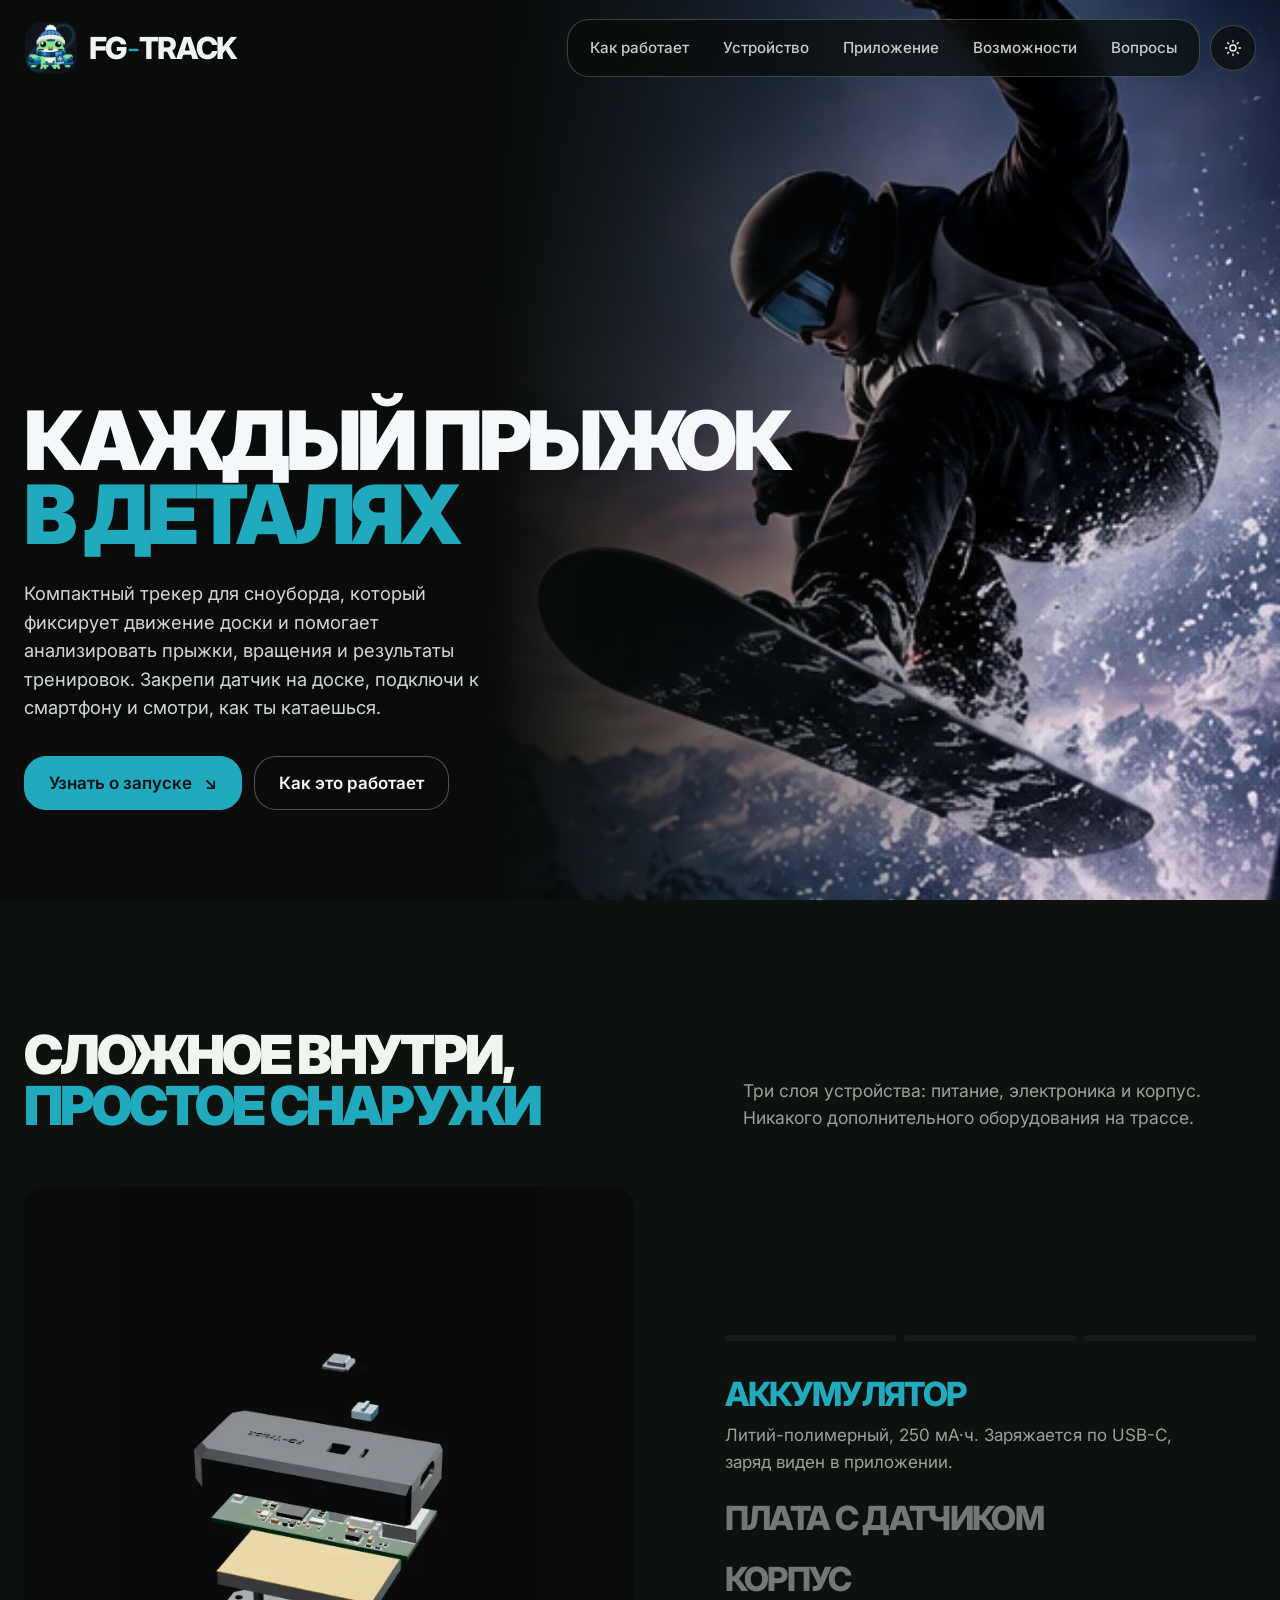
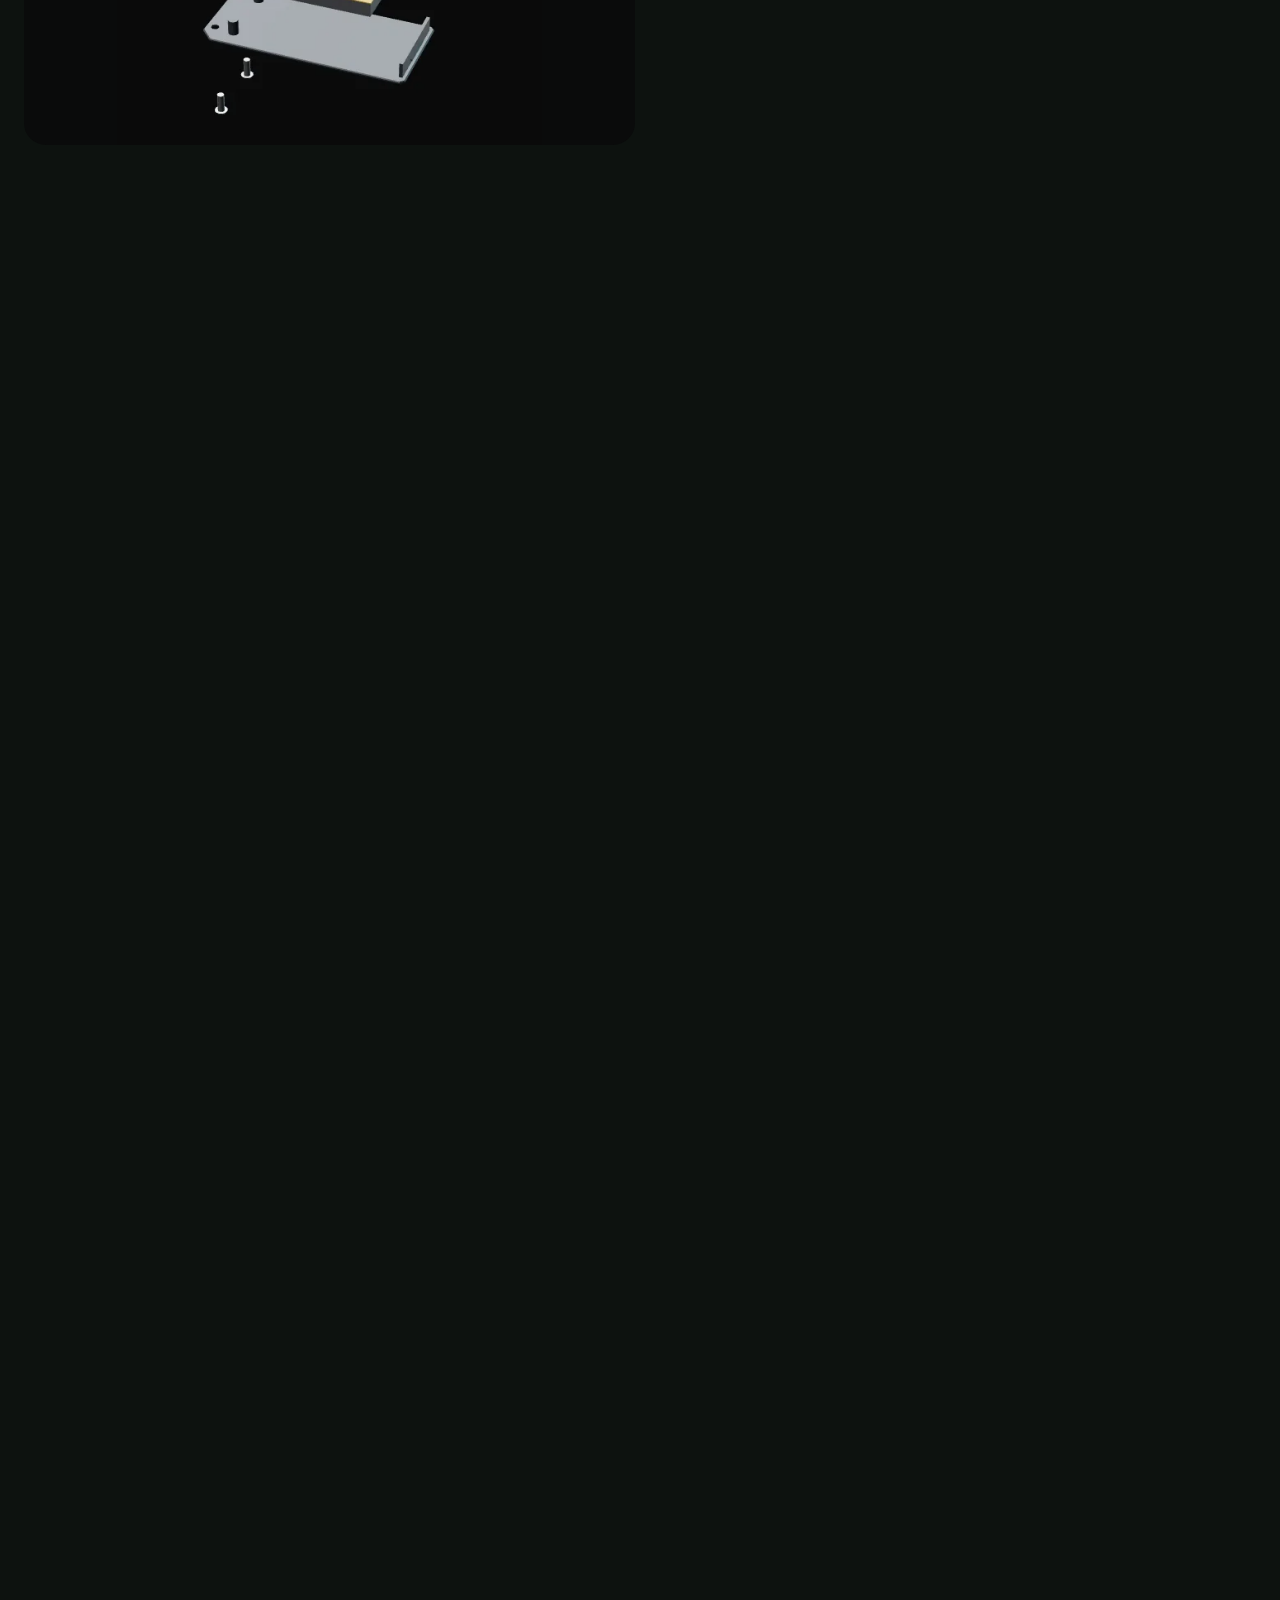
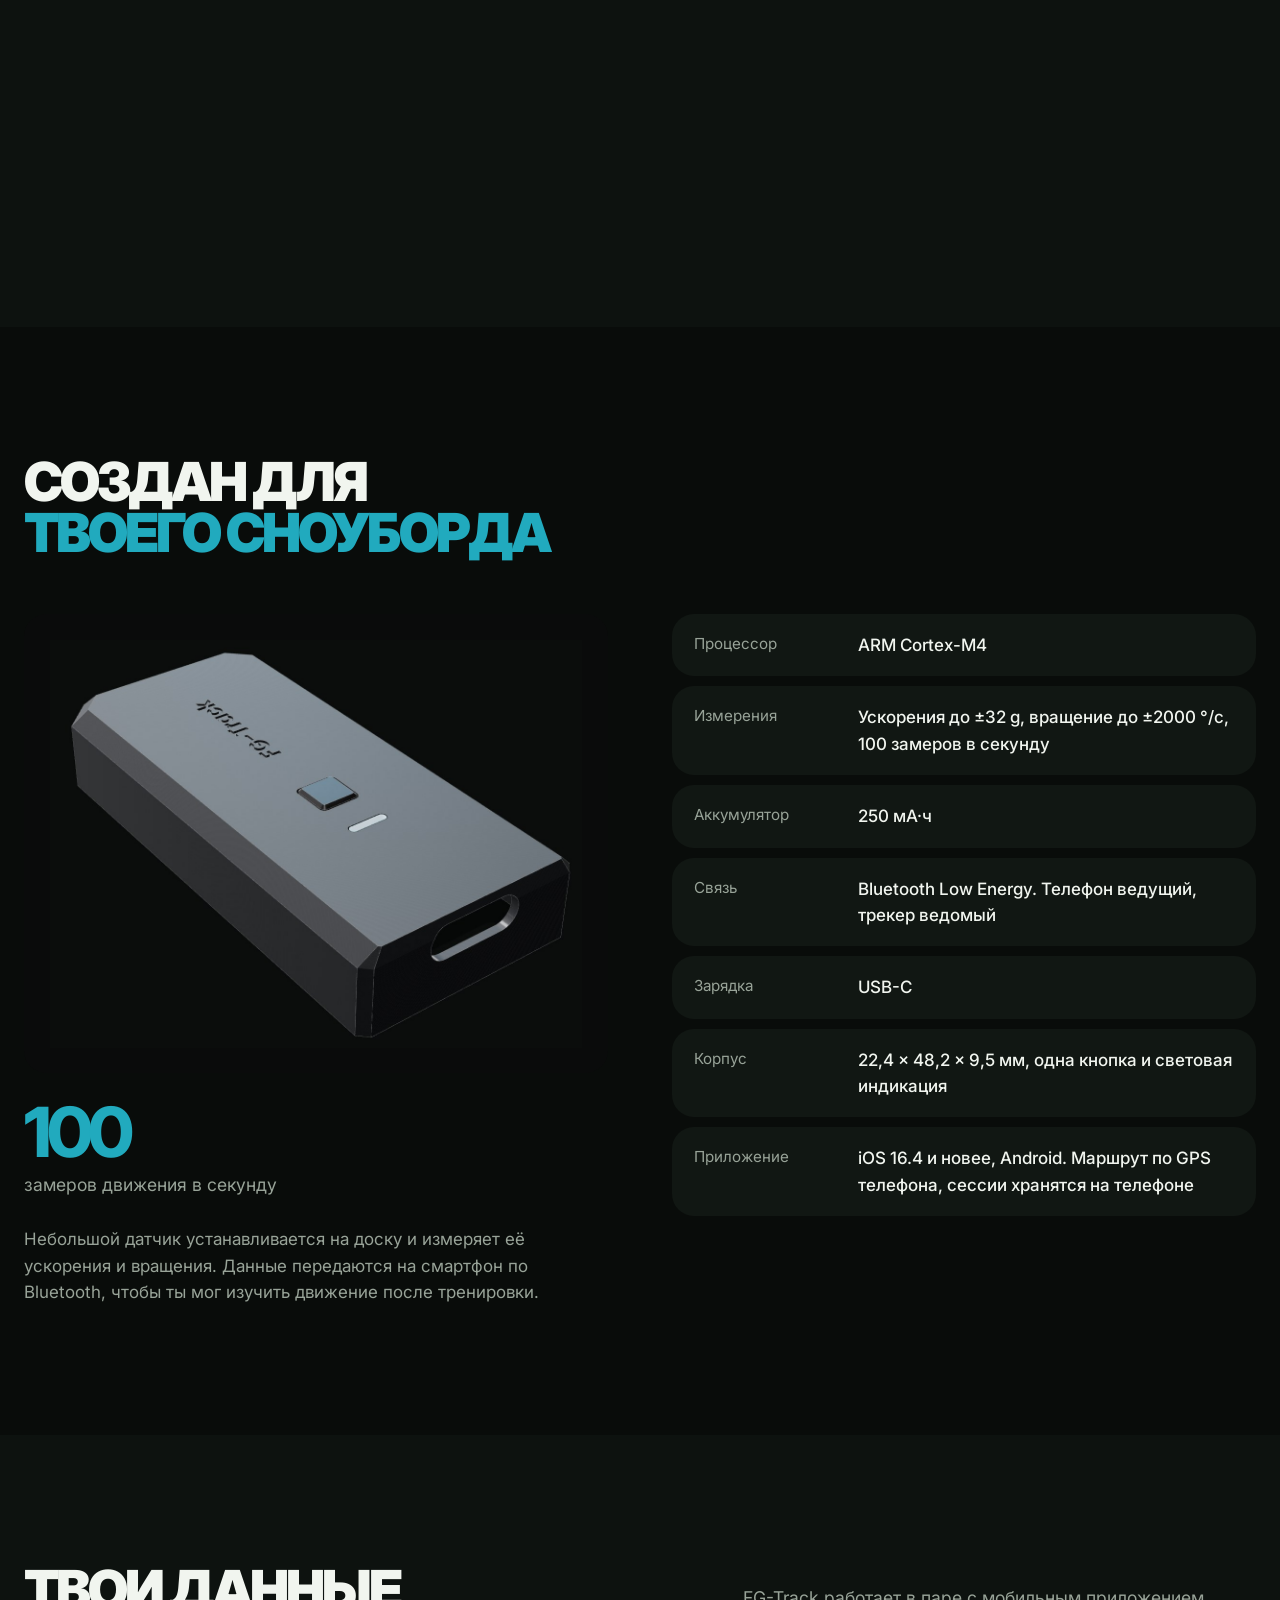
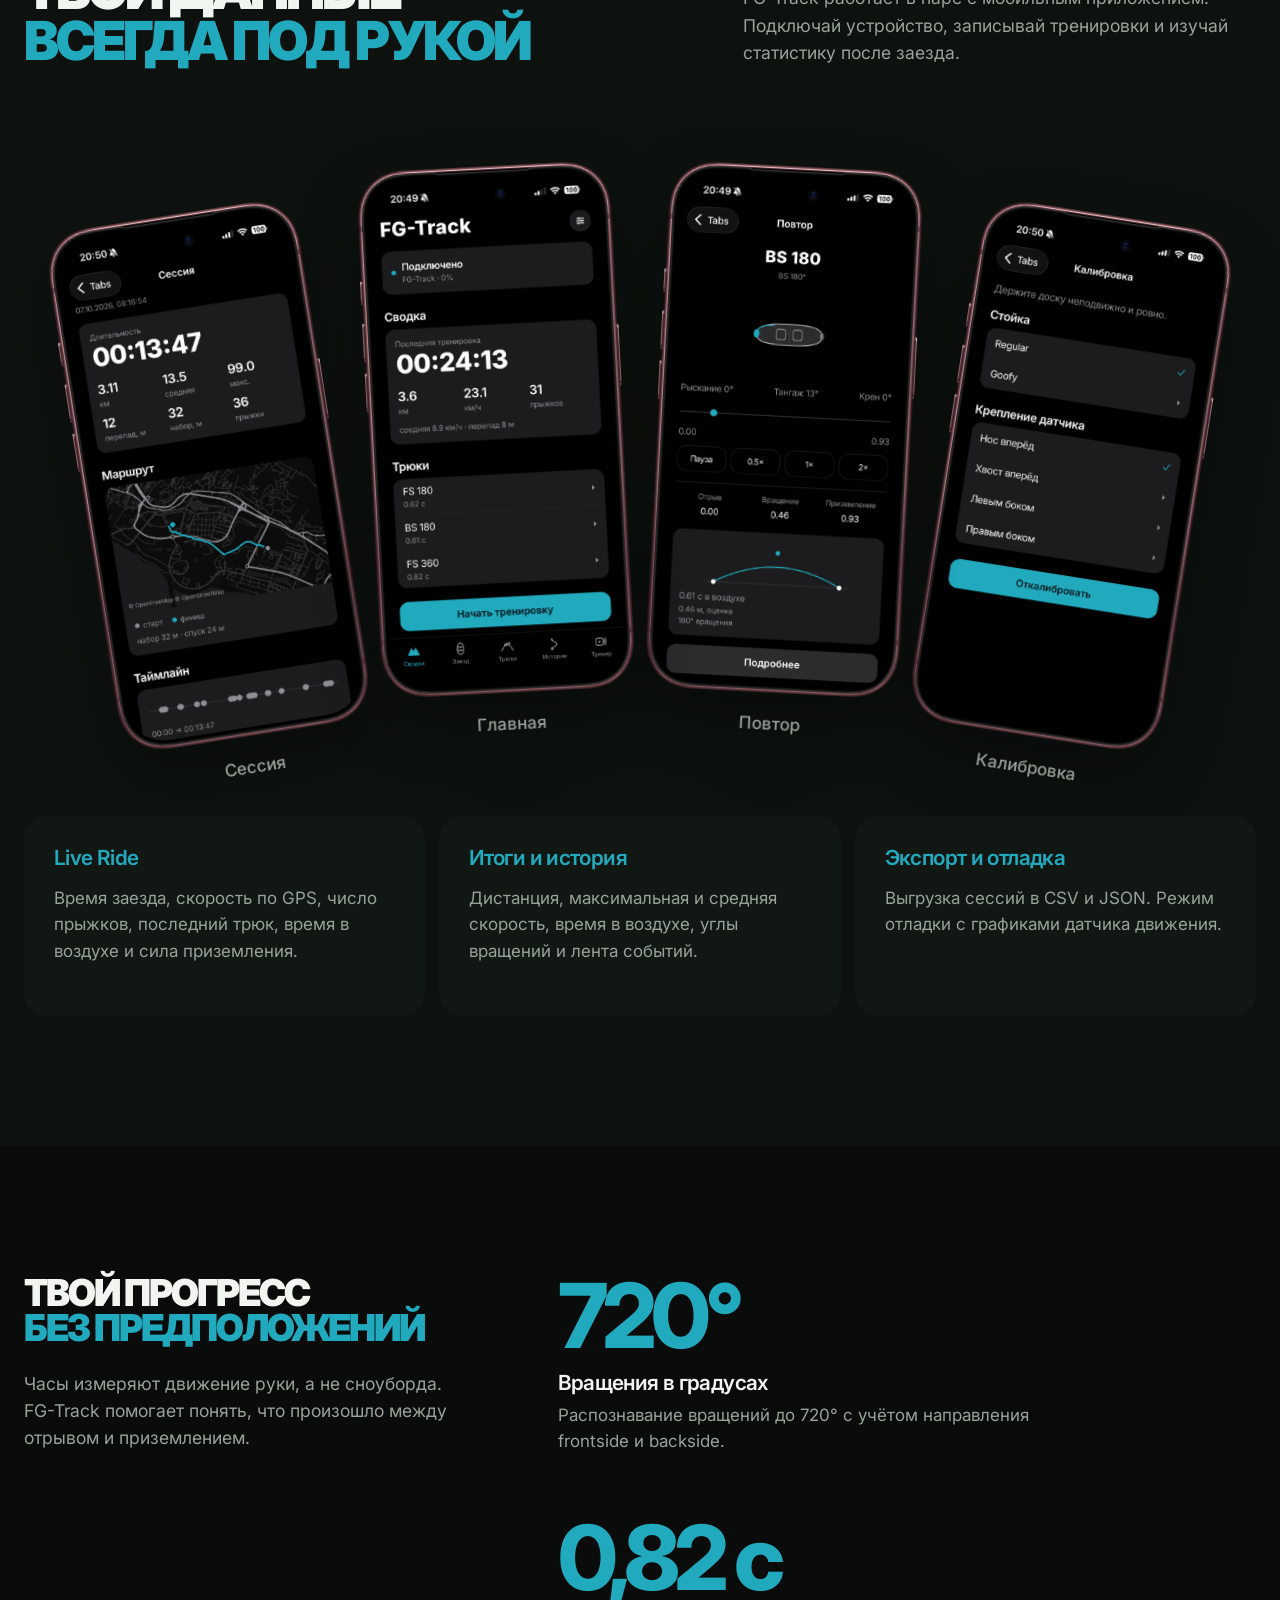
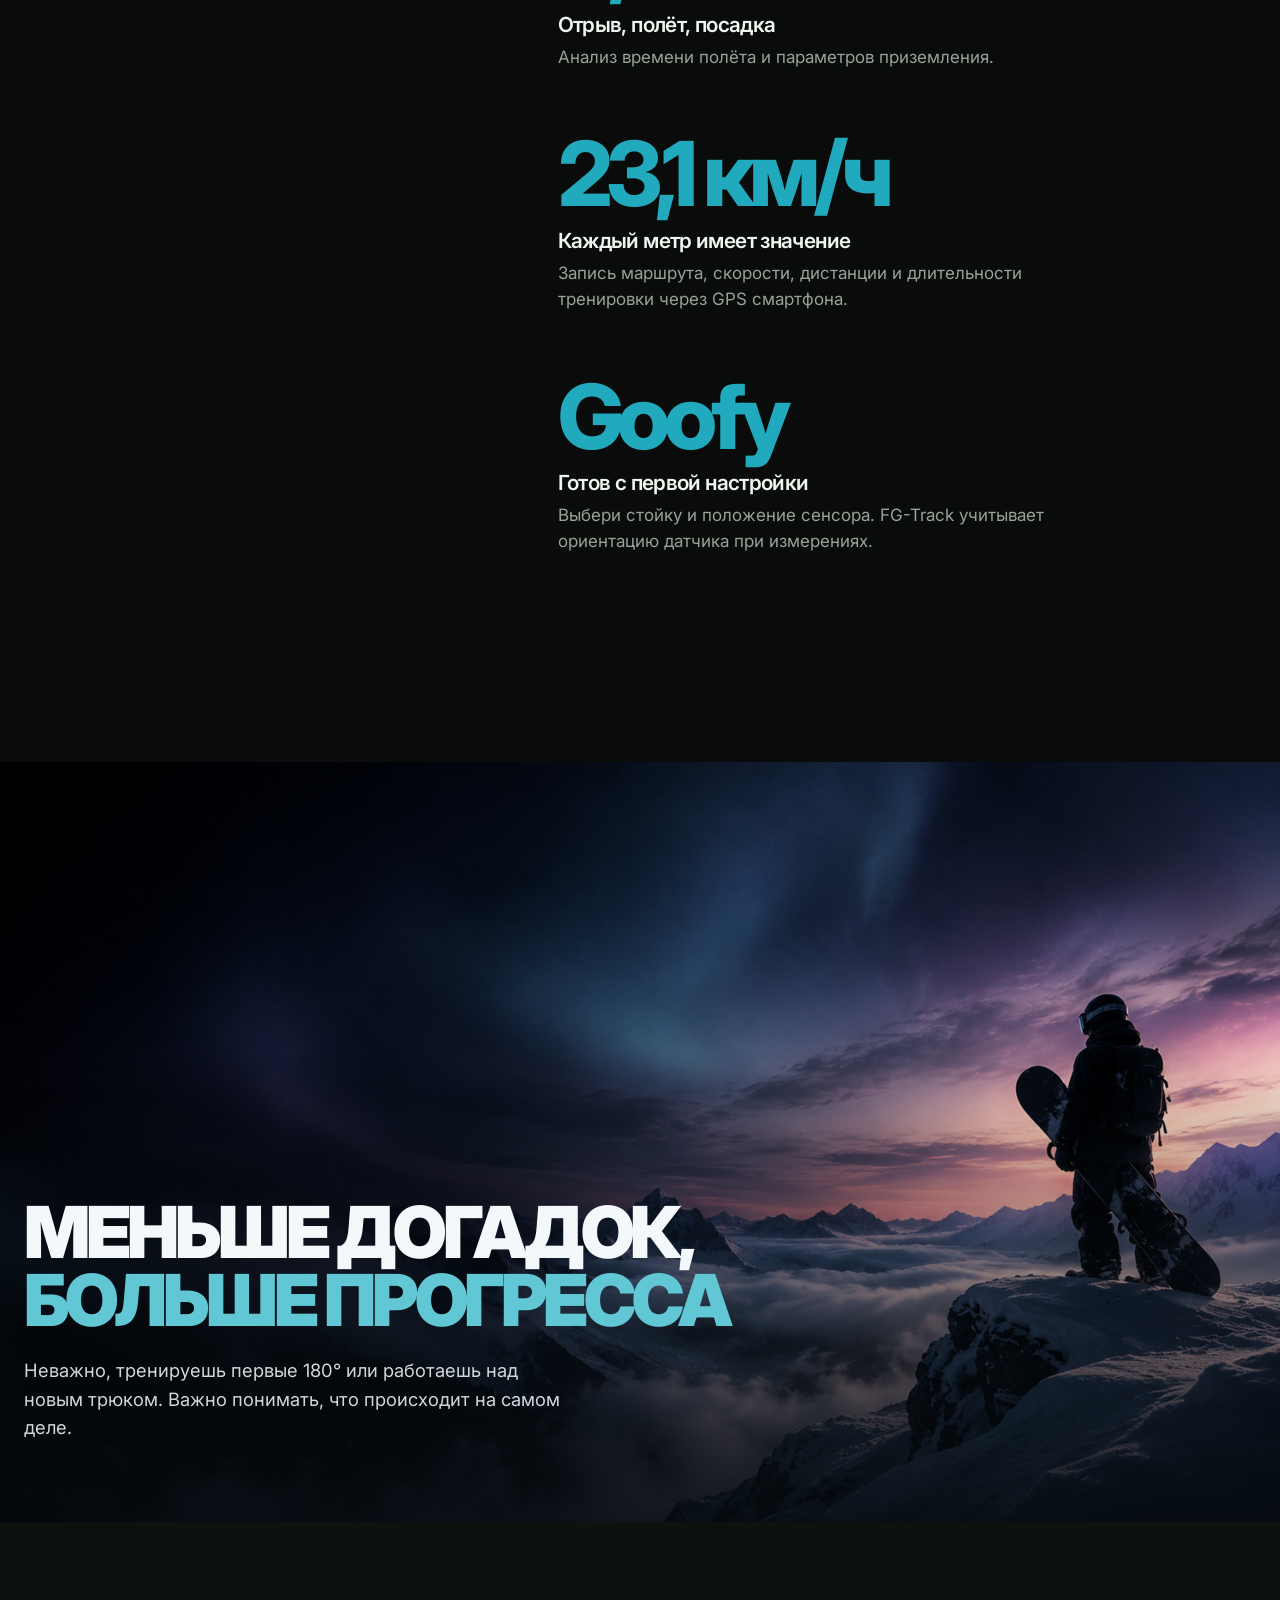
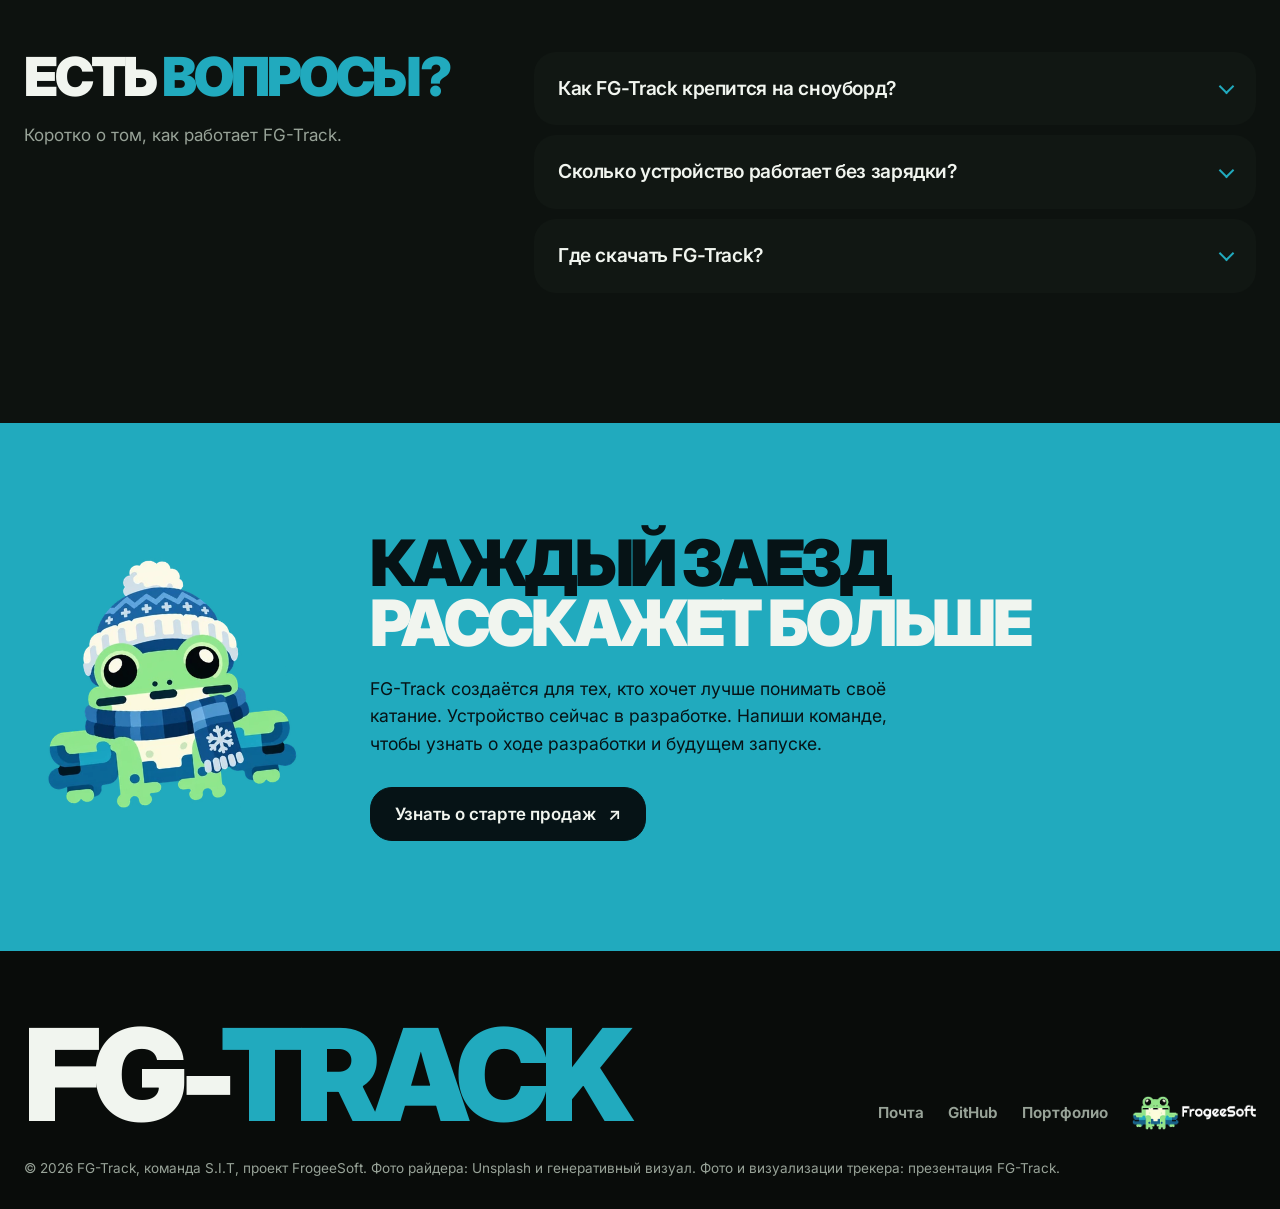
==== commit e6f687a3: "upd" ====
--- a/index.html
+++ b/index.html
@@ -13,13 +13,13 @@
   <link rel="preconnect" href="https://fonts.googleapis.com">
   <link rel="preconnect" href="https://fonts.gstatic.com" crossorigin>
   <link href="https://fonts.googleapis.com/css2?family=Inter:wght@400;500;600;700;800;900&display=swap" rel="stylesheet">
-  <link rel="stylesheet" href="site.css?v=63">
+  <link rel="stylesheet" href="site.css?v=76">
   <script>
     document.documentElement.classList.add('js');
     document.documentElement.dataset.theme = 'dark';
     try { if (localStorage.getItem('fg-track-theme') === 'light') document.documentElement.dataset.theme = 'light'; } catch (_) {}
   </script>
-  <script src="script.js?v=63" defer></script>
+  <script src="script.js?v=76" defer></script>
 </head>
 <body>
   <a class="skip-link" href="#main">Перейти к содержимому</a>
@@ -71,72 +71,9 @@
         <p class="hero-lead">Компактный трекер для сноуборда, который фиксирует движение доски и помогает анализировать прыжки, вращения и результаты тренировок. Закрепи датчик на доске, подключи к смартфону и смотри, как ты катаешься.</p>
         <div class="hero-actions">
           <a class="button button-primary" href="#contact">Узнать о запуске <span aria-hidden="true">↘</span></a>
-          <a class="button button-secondary" href="#jump">Посмотреть прыжок</a>
-        </div>
-      </div>
-    </section>
-
-    <section class="jump-section" aria-label="Пример прыжка">
-      <figure class="jump" id="jump">
-        <figcaption class="jump-title">
-          <strong><span>FS</span> 360</strong>
-          <span>Пример прыжка: время в воздухе, поворот доски и высота. Потяни ползунок.</span>
-        </figcaption>
-        <svg class="jump-scene" viewBox="100 100 1100 440" role="img" aria-labelledby="jumpDesc">
-          <desc id="jumpDesc">Схема прыжка: доска отрывается от трамплина, за 0,82 секунды разворачивается на 360 градусов и приземляется на склон.</desc>
-          <path class="snow" d="M0 430 H250 Q370 430 418 334 H438 L456 470 H700 Q738 470 770 372 H790 Q930 410 1200 532 V560 H0Z"/>
-          <path class="snow-edge" d="M0 430 H250 Q370 430 418 334 H438 M700 470 Q738 470 770 372 H790 Q930 410 1200 532"/>
-          <path class="arc" d="M428 322 Q663 -20 902 404"/>
-          <g id="ghosts" aria-hidden="true"></g>
-          <g class="apex" aria-hidden="true">
-            <line x1="663" y1="152" x2="663" y2="312"/>
-            <text x="676" y="246">0,82 м</text>
-          </g>
-          <g class="mark" aria-hidden="true">
-            <circle cx="428" cy="334" r="7"/>
-            <text x="404" y="318" text-anchor="end">Отрыв</text>
-          </g>
-          <g class="mark" aria-hidden="true">
-            <circle cx="902" cy="416" r="7"/>
-            <text x="884" y="462" text-anchor="end">Приземление</text>
-          </g>
-          <g id="board" class="board" aria-hidden="true" transform="translate(902 404) rotate(22)">
-            <g id="boardSpin">
-              <path class="board-deck" d="M-70 5 H70 Q82 5 86 -4 Q80 -1 70 -1 H-70 Q-80 -1 -86 -4 Q-82 5 -70 5Z"/>
-              <rect class="board-binding" x="-36" y="-12" width="18" height="11" rx="3"/>
-              <rect class="board-binding" x="18" y="-12" width="18" height="11" rx="3"/>
-              <rect class="board-sensor" x="-8" y="-7" width="16" height="6" rx="2"/>
-            </g>
-          </g>
-        </svg>
-
-        <div class="jump-controls">
-          <button class="replay" id="replay" type="button">
-            <svg viewBox="0 0 24 24" aria-hidden="true"><path d="M4 12a8 8 0 1 0 2.4-5.7M4 4v5h5"/></svg>
-            Повторить прыжок
-          </button>
-          <div class="scrub">
-            <label class="visually-hidden" for="scrub">Момент прыжка</label>
-            <input id="scrub" type="range" min="0" max="1000" value="1000" aria-valuetext="0,82 с, поворот 360°">
-            <div class="scrub-phases" aria-hidden="true"><span>Отрыв</span><span>Полёт</span><span>Посадка</span></div>
-          </div>
-          <dl class="readout">
-            <div><dd><span id="rTime">0,82</span> с</dd><dt>время</dt></div>
-            <div><dd><span id="rYaw">360</span>°</dd><dt>поворот</dt></div>
-            <div><dd><span id="rHeight">0,00</span> м</dd><dt>высота</dt></div>
-          </dl>
-        </div>
-
-        <div class="jump-logic">
-          <p>Приложение находит прыжок по четырём состояниям. Первая версия работает без нейросети: конечный автомат и пороговые значения.</p>
-          <ol class="jump-states" id="jumpStates" aria-label="Состояния прыжка">
-            <li data-state="ground">GROUND</li>
-            <li data-state="takeoff">TAKEOFF</li>
-            <li data-state="airborne">AIRBORNE</li>
-            <li data-state="landing">LANDING</li>
-          </ol>
-        </div>
-      </figure>
+          <a class="button button-secondary" href="#how">Как это работает</a>
+        </div>
+      </div>
     </section>
 
     <section class="assembly-section" id="how" aria-labelledby="howTitle">
@@ -149,13 +86,10 @@
       <div class="assembly-scroll" id="deviceAssembly">
         <div class="assembly-sticky">
           <div class="wrap assembly-layout">
-            <figure class="assembly-figure" aria-label="Сборка трекера FG-Track: основание, аккумулятор, электронная плата и крышка корпуса">
+            <figure class="assembly-figure" aria-label="Сборка FG-Track: аккумулятор, плата, корпус, кнопка, световод и винты собираются при прокрутке">
               <div class="assembly-stage" aria-hidden="true">
-                <div class="assembly-shadow"></div>
-                <div class="assembly-part assembly-base"></div>
-                <div class="assembly-part assembly-battery"></div>
-                <div class="assembly-part assembly-board"></div>
-                <div class="assembly-part assembly-cover"></div>
+                <img class="assembly-first" src="assets/assembly/f00.webp" width="514" height="676" alt="">
+                <canvas class="assembly-canvas"></canvas>
               </div>
             </figure>
             <div class="assembly-copy">
@@ -163,15 +97,15 @@
               <ol class="assembly-details">
                 <li class="assembly-step is-active">
                   <button class="assembly-step-button" type="button" data-assembly-step="0" aria-current="step" aria-controls="assemblyDescription0">Аккумулятор</button>
-                  <p id="assemblyDescription0">250 мА·ч. Заряжается по USB-C.</p>
+                  <p id="assemblyDescription0">Литий-полимерный, 250 мА·ч. Заряжается по USB-C, заряд виден в приложении.</p>
                 </li>
                 <li class="assembly-step">
                   <button class="assembly-step-button" type="button" data-assembly-step="1" aria-controls="assemblyDescription1">Плата с датчиком</button>
-                  <p id="assemblyDescription1">Процессор ARM Cortex-M4 и датчик движения. Измеряют ускорения и вращения доски и передают их на смартфон по Bluetooth Low Energy.</p>
+                  <p id="assemblyDescription1">Процессор ARM Cortex-M4 измеряет ускорения и вращения доски, фиксирует удар при приземлении и передаёт данные на смартфон по Bluetooth Low Energy.</p>
                 </li>
                 <li class="assembly-step">
                   <button class="assembly-step-button" type="button" data-assembly-step="2" aria-controls="assemblyDescription2">Корпус</button>
-                  <p id="assemblyDescription2">Закрывает электронику и крепится на доску. Способ крепления ещё уточняется.</p>
+                  <p id="assemblyDescription2">Тонкий корпус с одной кнопкой и световой индикацией закрывает электронику. Способ крепления на доску ещё уточняется.</p>
                 </li>
               </ol>
             </div>
@@ -187,17 +121,21 @@
         </div>
       </div>
       <div class="device-pair">
-        <figure class="device-render reveal">
-          <div class="tracker-crop"><img src="assets/tracker-closeup.png" width="618" height="392" loading="lazy" alt="Трекер FG-Track на заснеженном сноуборде"></div>
-        </figure>
-        <div class="specs reveal">
+        <div class="device-left reveal">
+          <figure class="device-render">
+            <img src="assets/cad-iso-top.jpg" width="1110" height="850" loading="lazy" alt="Корпус FG-Track: кнопка, световод и разъём USB-C">
+          </figure>
           <p class="spec-lead"><strong>100</strong> замеров движения в секунду</p>
           <p class="spec-text">Небольшой датчик устанавливается на доску и измеряет её ускорения и вращения. Данные передаются на смартфон по Bluetooth, чтобы ты мог изучить движение после тренировки.</p>
+        </div>
+        <div class="reveal">
           <dl class="spec-list">
             <div><dt>Процессор</dt><dd>ARM Cortex-M4</dd></div>
+            <div><dt>Измерения</dt><dd>Ускорения до ±32 g, вращение до ±2000 °/с, 100 замеров в секунду</dd></div>
             <div><dt>Аккумулятор</dt><dd>250 мА·ч</dd></div>
             <div><dt>Связь</dt><dd>Bluetooth Low Energy. Телефон ведущий, трекер ведомый</dd></div>
             <div><dt>Зарядка</dt><dd>USB-C</dd></div>
+            <div><dt>Корпус</dt><dd>22,4 × 48,2 × 9,5 мм, одна кнопка и световая индикация</dd></div>
             <div><dt>Приложение</dt><dd>iOS 16.4 и новее, Android. Маршрут по GPS телефона, сессии хранятся на телефоне</dd></div>
           </dl>
         </div>
--- a/site.css
+++ b/site.css
@@ -175,16 +175,14 @@
 
 /* Assembly */
 .assembly-section { background: var(--bg-soft); padding-top: 130px; }
-.assembly-scroll { --cover-y: -145px; --board-y: -35px; --battery-y: 65px; --base-y: 145px; --interior-opacity: 1; --base-opacity: 1; --shadow-scale: 1; }
+.assembly-scroll { }
 .assembly-layout { display: grid; grid-template-columns: minmax(0, 1.15fr) minmax(0, 1fr); gap: clamp(40px, 7vw, 112px); align-items: center; }
 .assembly-figure { min-width: 0; }
-.assembly-stage { height: 560px; position: relative; isolation: isolate; }
-.assembly-part { position: absolute; left: 50%; top: 50%; width: min(100%, 440px); aspect-ratio: 1; background-image: url('assets/tracker-assembly-parts-v2.png'); background-size: 200% 200%; background-repeat: no-repeat; pointer-events: none; will-change: transform; }
-.assembly-base { z-index: 1; background-position: 100% 100%; transform: translate(-50%, calc(-50% + var(--base-y))) scale(.98); opacity: var(--base-opacity); }
-.assembly-battery { z-index: 2; background-position: 0 100%; transform: translate(-52%, calc(-50% + var(--battery-y))) scale(.68); opacity: var(--interior-opacity); }
-.assembly-board { z-index: 3; background-image: url('assets/tracker-assembly-parts-v3.png'); background-position: 100% 0; transform: translate(-50%, calc(-50% + var(--board-y))) scale(.86); opacity: var(--interior-opacity); }
-.assembly-cover { z-index: 4; background-position: 0 0; transform: translate(-52%, calc(-50% + var(--cover-y))); }
-.assembly-shadow { position: absolute; z-index: 0; left: 17%; right: 17%; bottom: 35px; height: 25px; border-radius: 50%; background: rgba(0, 0, 0, .4); filter: blur(18px); transform: scaleX(var(--shadow-scale)); }
+.assembly-stage { height: 560px; position: relative; isolation: isolate; overflow: hidden; border-radius: var(--radius); background: #0a0b0b; }
+.assembly-first, .assembly-canvas { position: absolute; inset: 0; width: 100%; height: 100%; display: block; }
+.assembly-first { object-fit: contain; }
+.assembly-canvas { opacity: 0; transition: opacity .25s; }
+.assembly-stage.is-ready .assembly-canvas { opacity: 1; }
 .assembly-progress { height: 6px; display: flex; gap: 8px; margin-bottom: 36px; }
 .assembly-progress > span { height: 100%; flex: 1; border-radius: 3px; background: var(--surface-2); position: relative; overflow: hidden; }
 .assembly-progress > span::after { content: ""; position: absolute; inset: 0; background: var(--accent); transform: scaleX(var(--fill, 1)); transform-origin: left; }
@@ -194,7 +192,6 @@
 .assembly-ready { height: 260svh; min-height: 1800px; }
 .assembly-ready .assembly-sticky { position: sticky; top: 110px; padding-bottom: 24px; }
 .assembly-ready .assembly-stage { height: clamp(410px, 62svh, 600px); }
-.assembly-ready .assembly-part { width: min(100%, 440px, 44svh); }
 .assembly-ready .assembly-step-button { color: color-mix(in srgb, var(--text) 45%, transparent); transition: color .2s; }
 .assembly-ready .assembly-step.is-active .assembly-step-button { color: var(--accent); }
 .assembly-ready .assembly-step:not(.is-active) p { display: none; }
@@ -202,16 +199,15 @@
 .assembly-ready .assembly-sticky { padding-bottom: 24px; }
 
 /* Device */
-.device-pair { display: grid; grid-template-columns: 1.15fr 1fr; gap: clamp(28px, 4vw, 60px); align-items: stretch; }
-.device-render { display: flex; }
-.tracker-crop { flex: 1; min-height: 340px; border-radius: var(--radius); overflow: hidden; background: var(--surface); }
-.tracker-crop img { width: 100%; height: 100%; object-fit: cover; object-position: 38% 50%; }
-.specs { display: grid; gap: 18px; align-content: start; }
+.device-pair { display: grid; grid-template-columns: minmax(0, 1fr) minmax(0, 1fr); gap: clamp(32px, 5vw, 80px); align-items: start; }
+.device-left { display: grid; gap: 28px; align-content: start; }
+.device-render { margin: 0; border-radius: var(--radius); background: #0a0b0b; padding: clamp(12px, 2vw, 28px); }
+.device-render img { width: 100%; height: auto; aspect-ratio: 1110 / 850; object-fit: contain; display: block; }
 .spec-lead { font-size: 1.1rem; color: var(--muted); }
 .spec-lead strong { display: block; font-size: clamp(3.4rem, 5.4vw, 5.2rem); line-height: .92; font-weight: 800; letter-spacing: -.07em; color: var(--accent); margin-bottom: 6px; }
 .spec-text { color: var(--muted); max-width: 48ch; }
-.spec-list { display: grid; gap: 8px; }
-.spec-list > div { display: grid; grid-template-columns: minmax(0, 8.5rem) minmax(0, 1fr); gap: 16px; padding: 14px 18px; border-radius: var(--radius); background: var(--surface); }
+.spec-list { display: grid; gap: 10px; }
+.spec-list > div { display: grid; grid-template-columns: minmax(0, 9rem) minmax(0, 1fr); gap: 20px; padding: 18px 22px; border-radius: var(--radius); background: var(--surface); }
 .spec-list dt { color: var(--muted); font-size: .95rem; }
 .spec-list dd { font-weight: 500; }
 
@@ -326,14 +322,11 @@
   .assembly-section { padding-top: 90px; }
   .assembly-layout { grid-template-columns: 1fr; gap: 20px; }
   .assembly-stage { height: 440px; }
-  .assembly-part { width: min(100%, 320px); }
   .assembly-ready { height: 240svh; min-height: 1500px; }
   .assembly-ready .assembly-sticky { top: 84px; }
   .assembly-ready .assembly-stage { height: clamp(240px, 37svh, 350px); }
-  .assembly-ready .assembly-part { width: min(82%, 280px, 27svh); }
   .assembly-step-button { font-size: 1.5rem; }
   .device-pair { grid-template-columns: 1fr; }
-  .tracker-crop { aspect-ratio: 3 / 2; min-height: 0; }
   .spec-list > div { grid-template-columns: 1fr; gap: 2px; }
   .screens { overflow-x: auto; justify-content: flex-start; scroll-snap-type: x mandatory; margin-inline: -12px; padding: 24px 12px 8px; gap: 14px; scrollbar-width: none; }
   .screens::-webkit-scrollbar { display: none; }
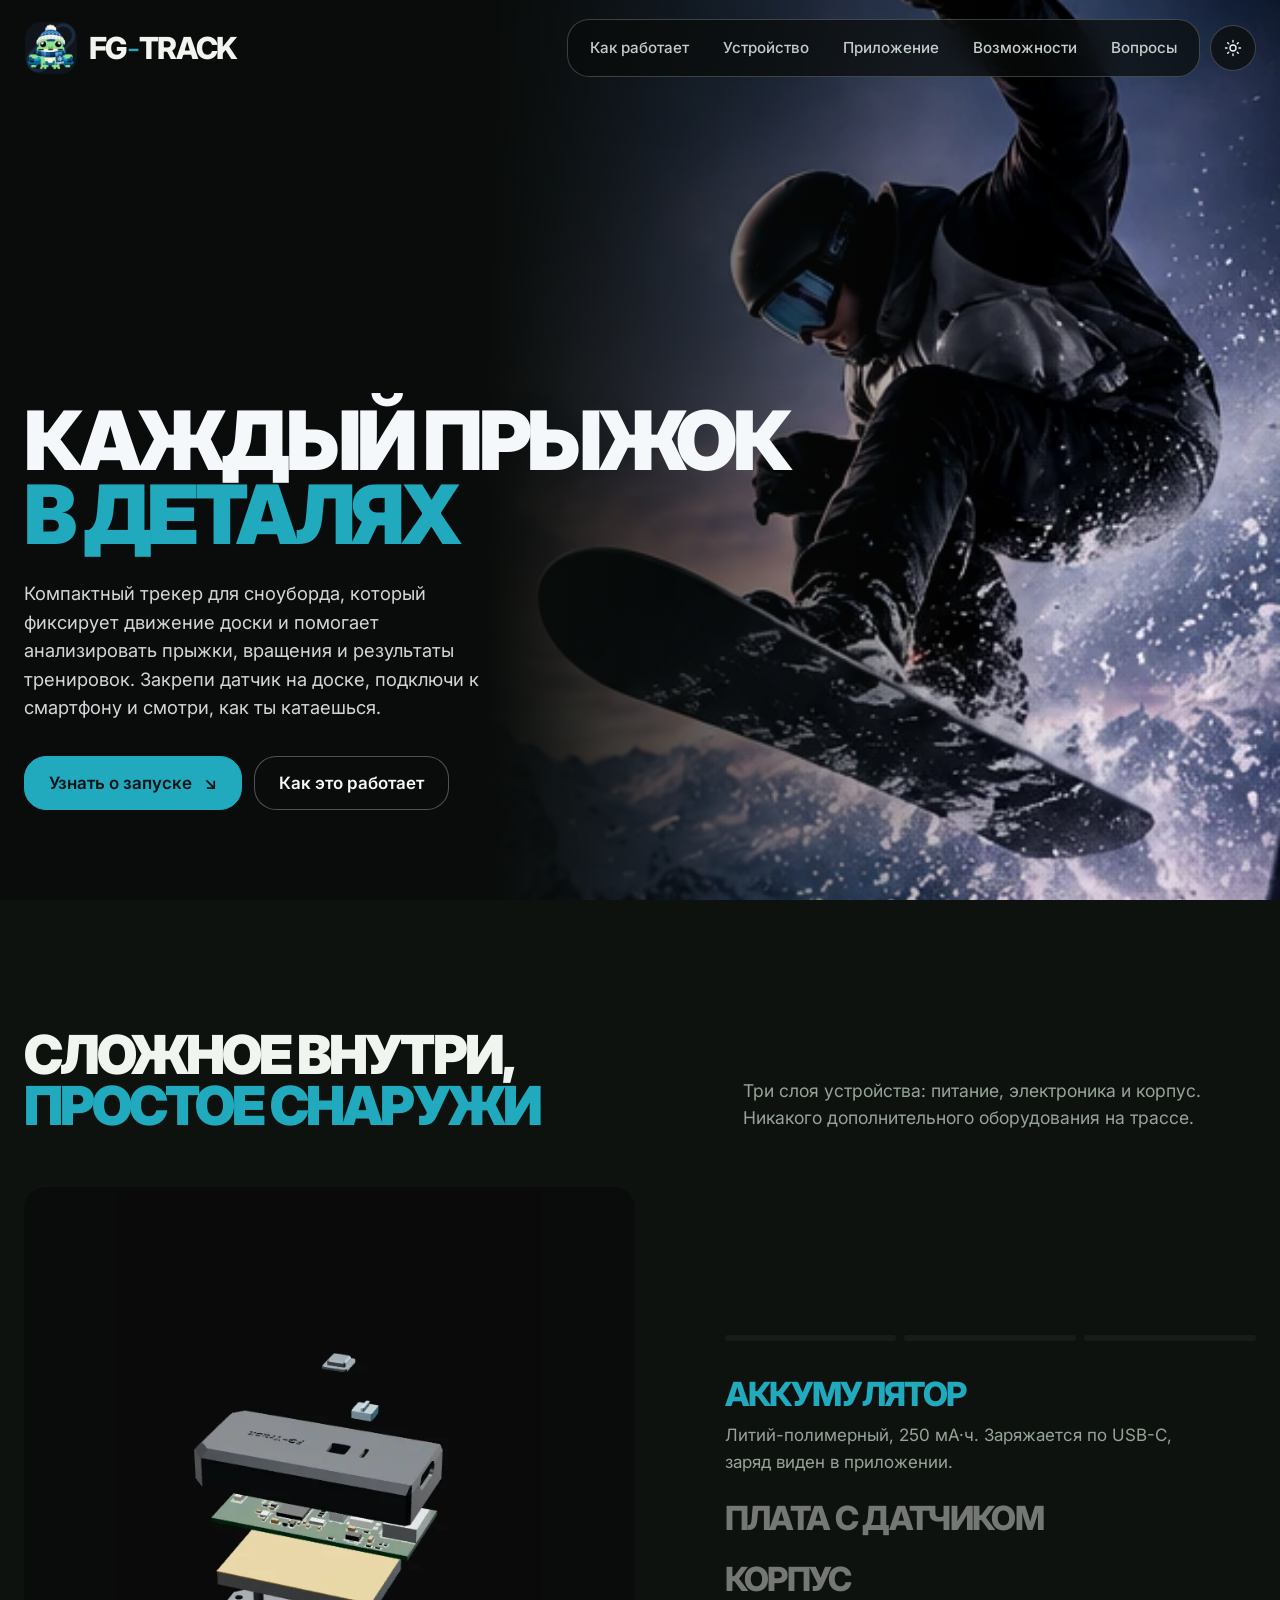
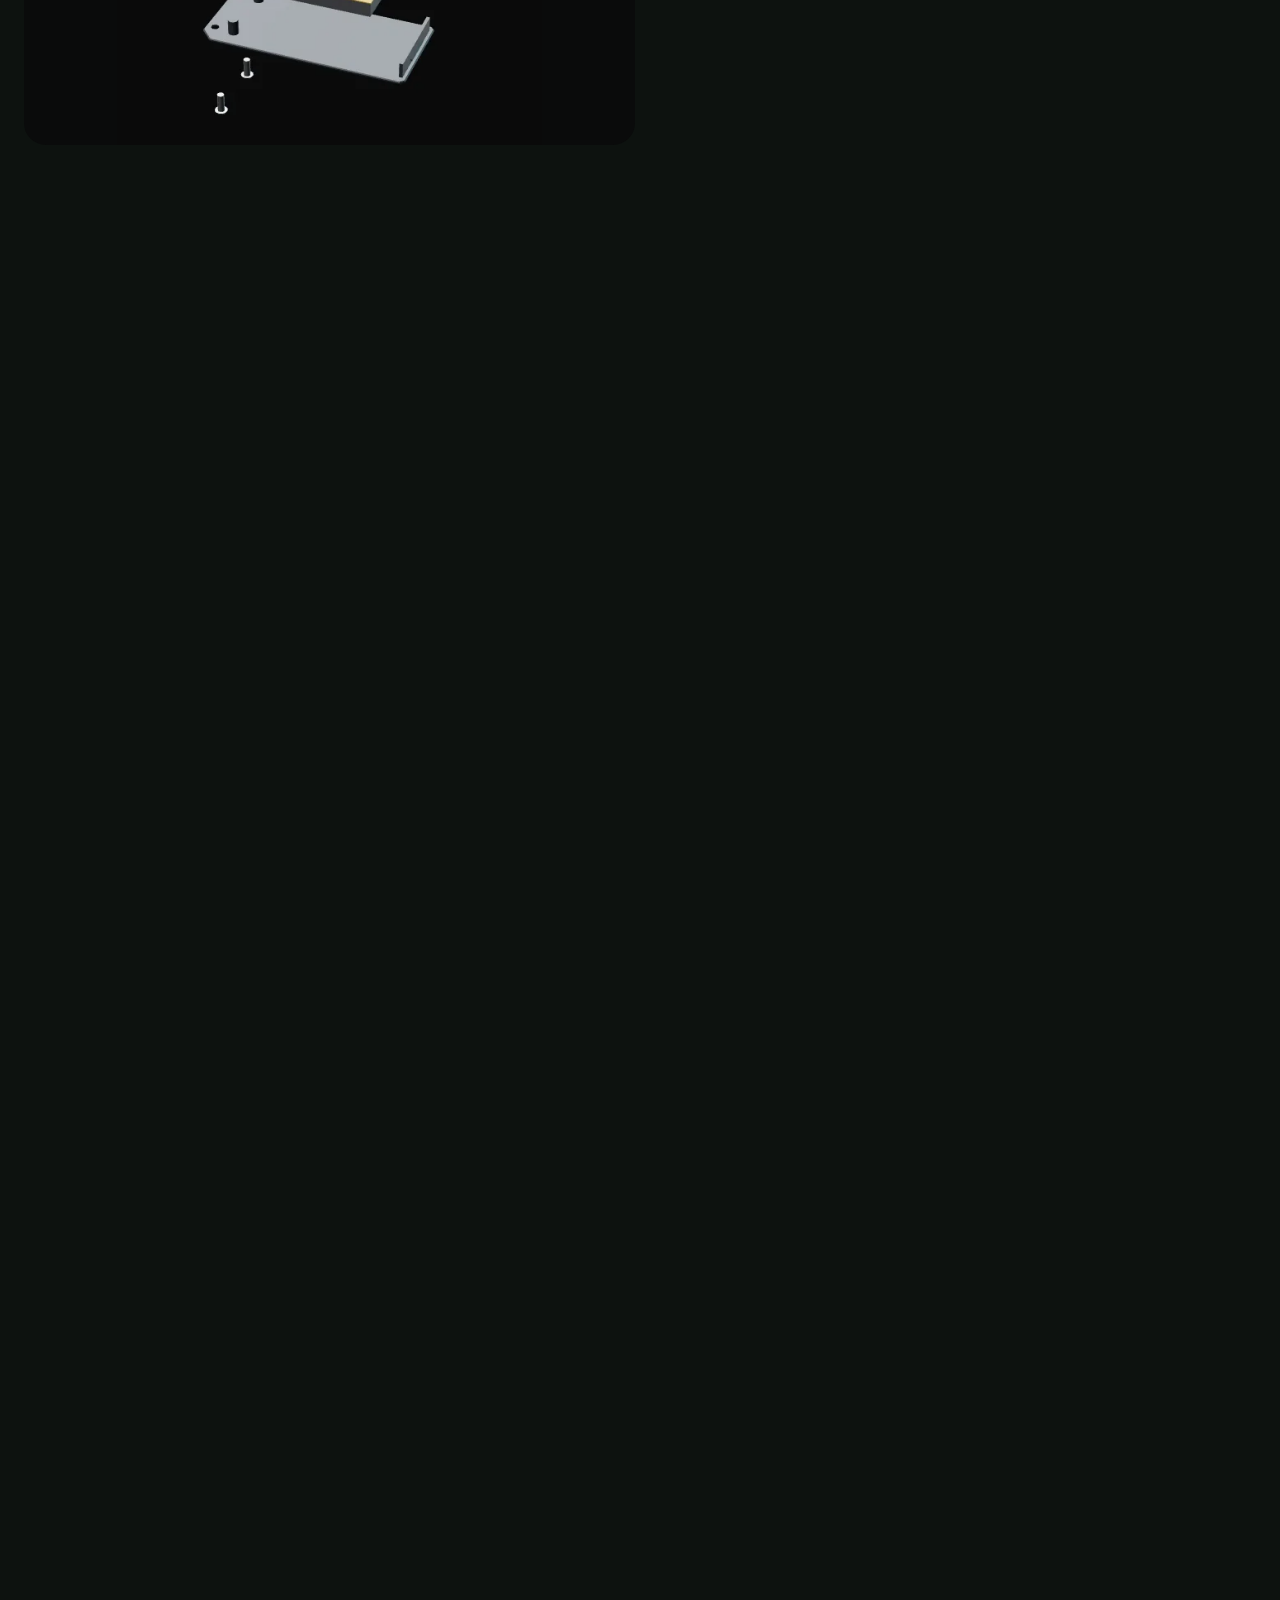
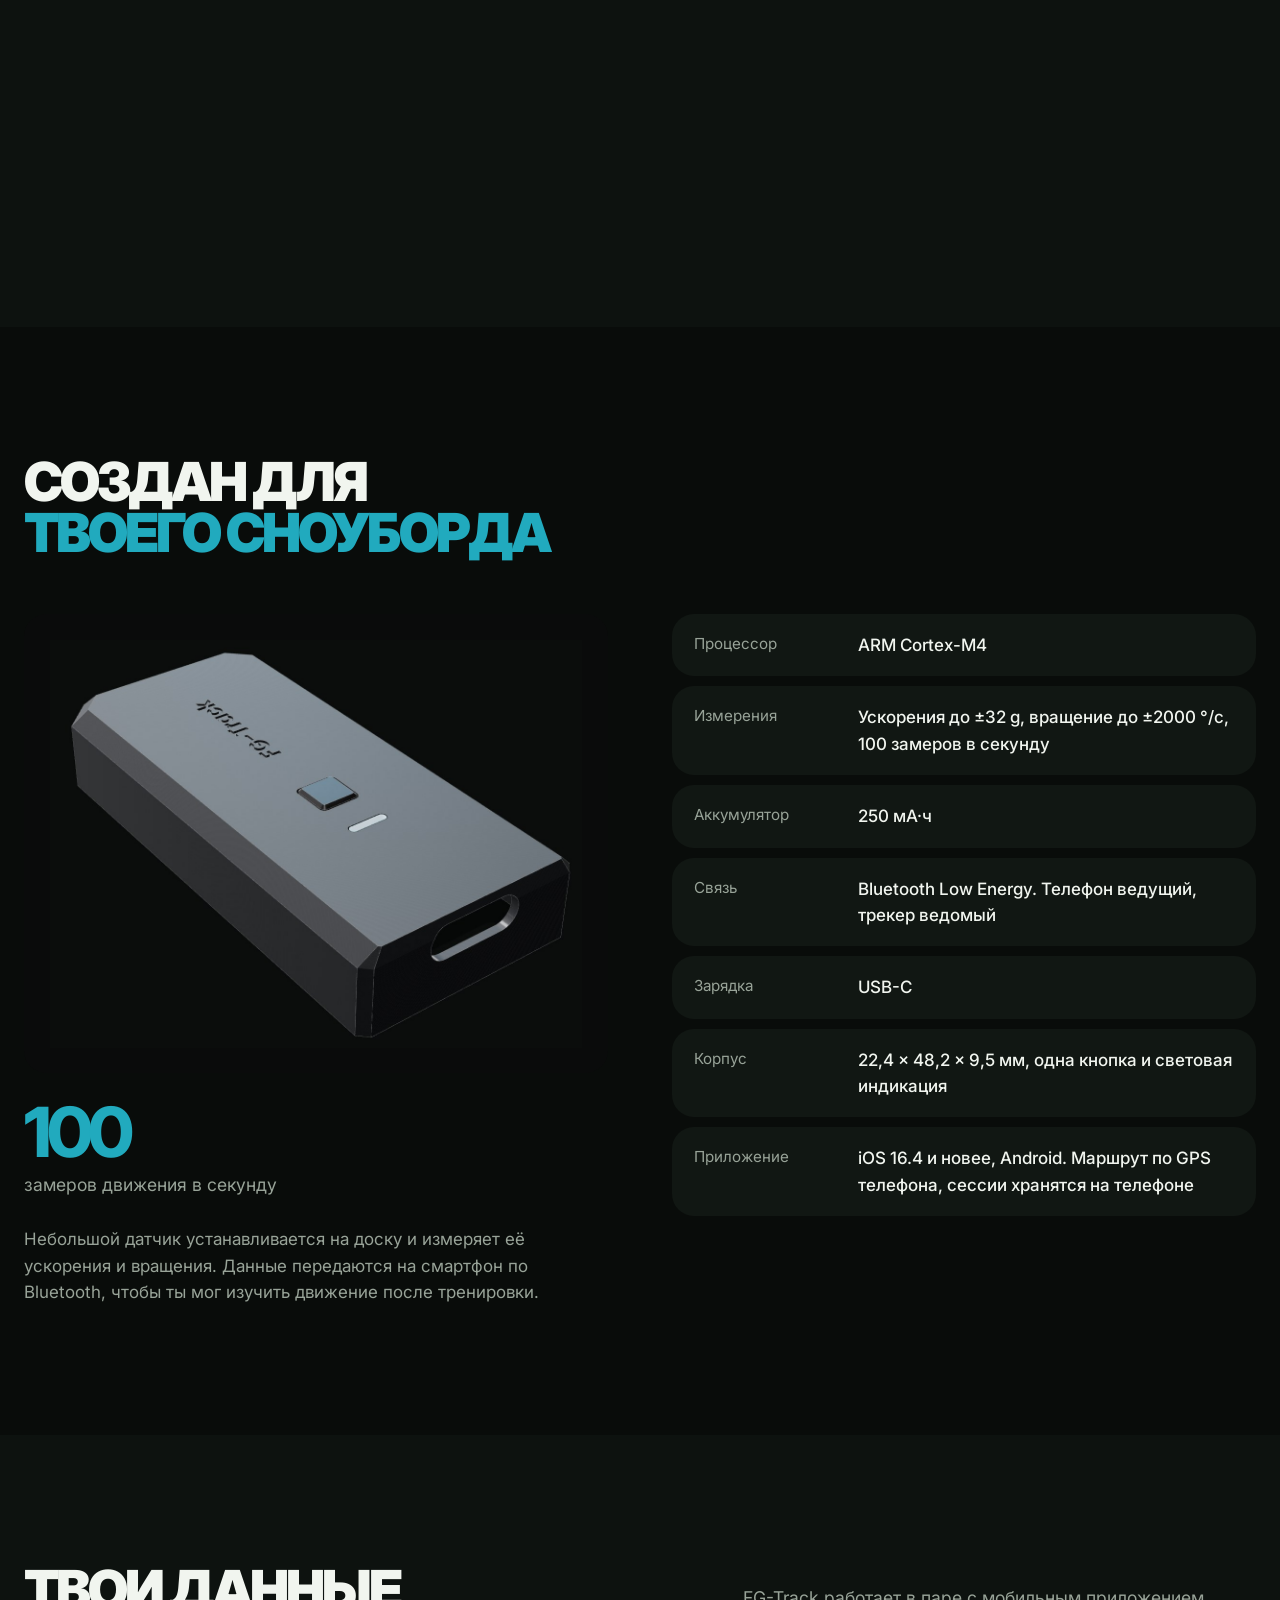
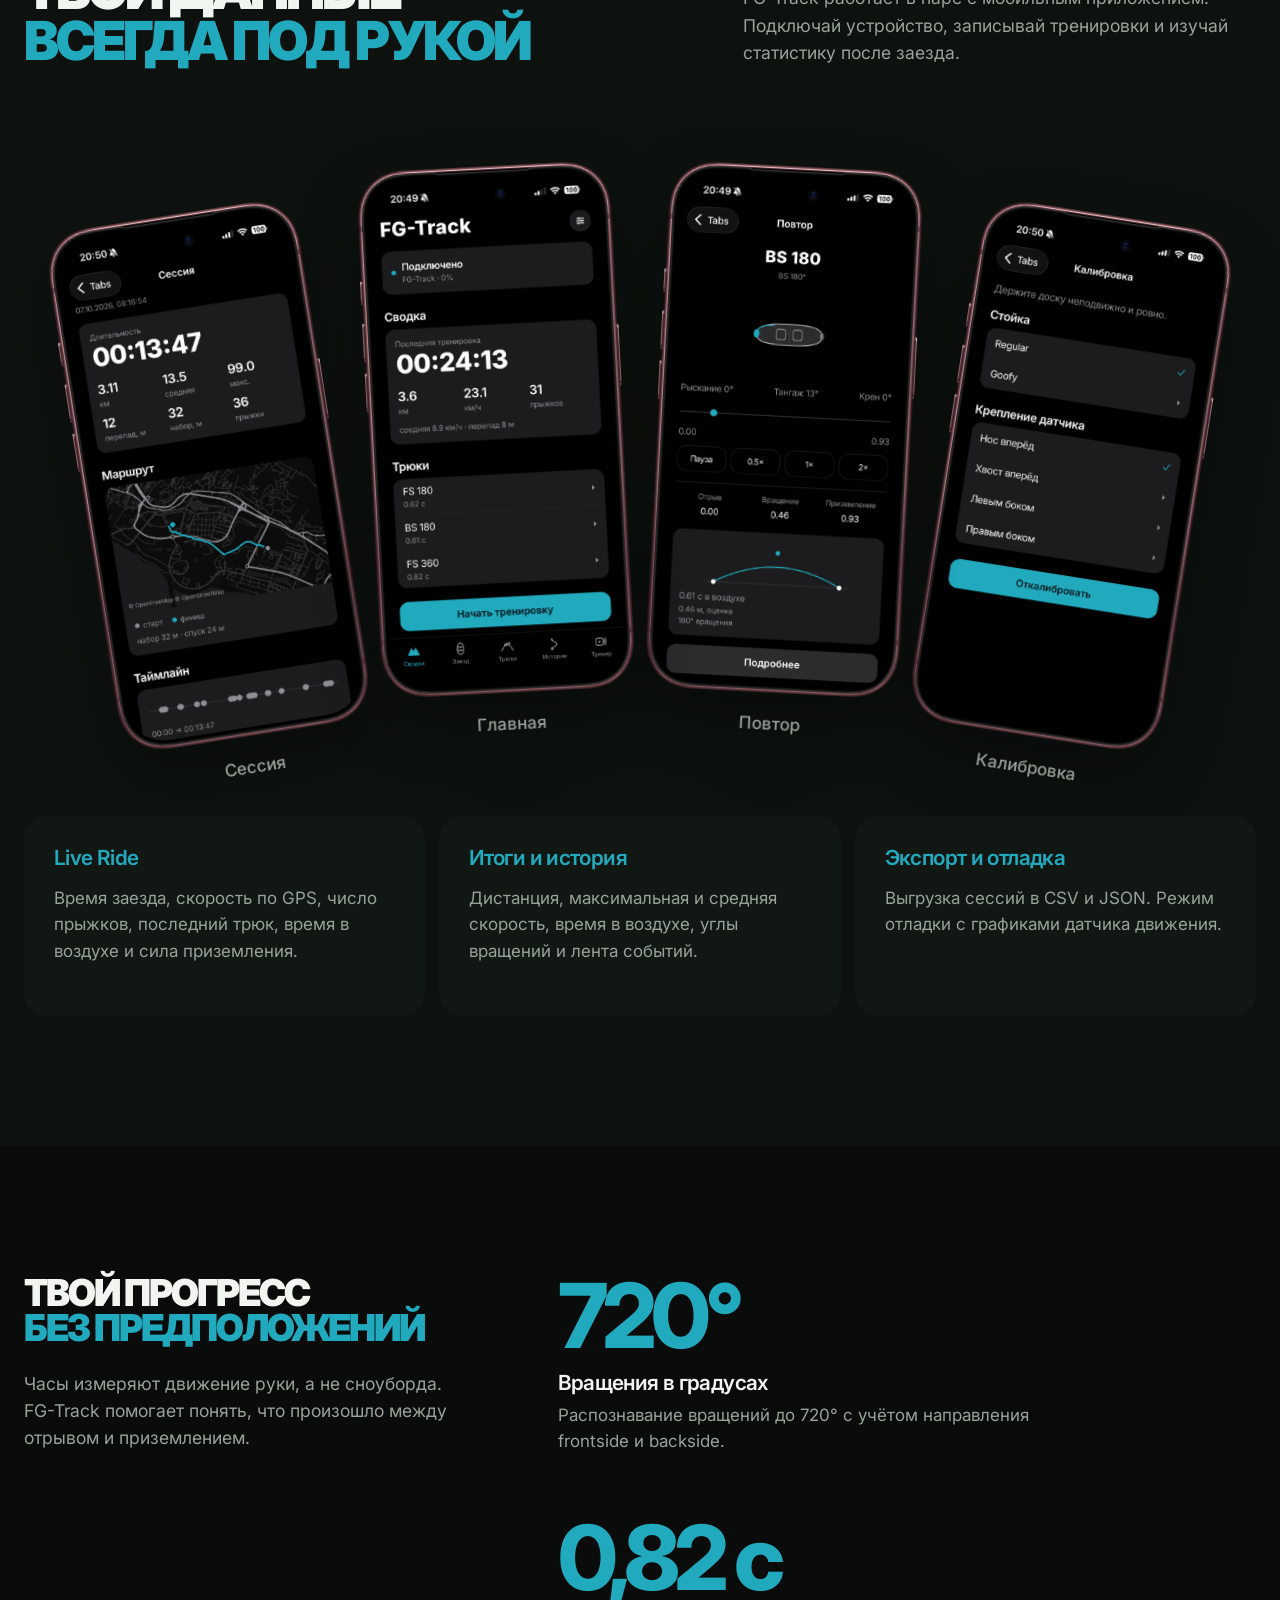
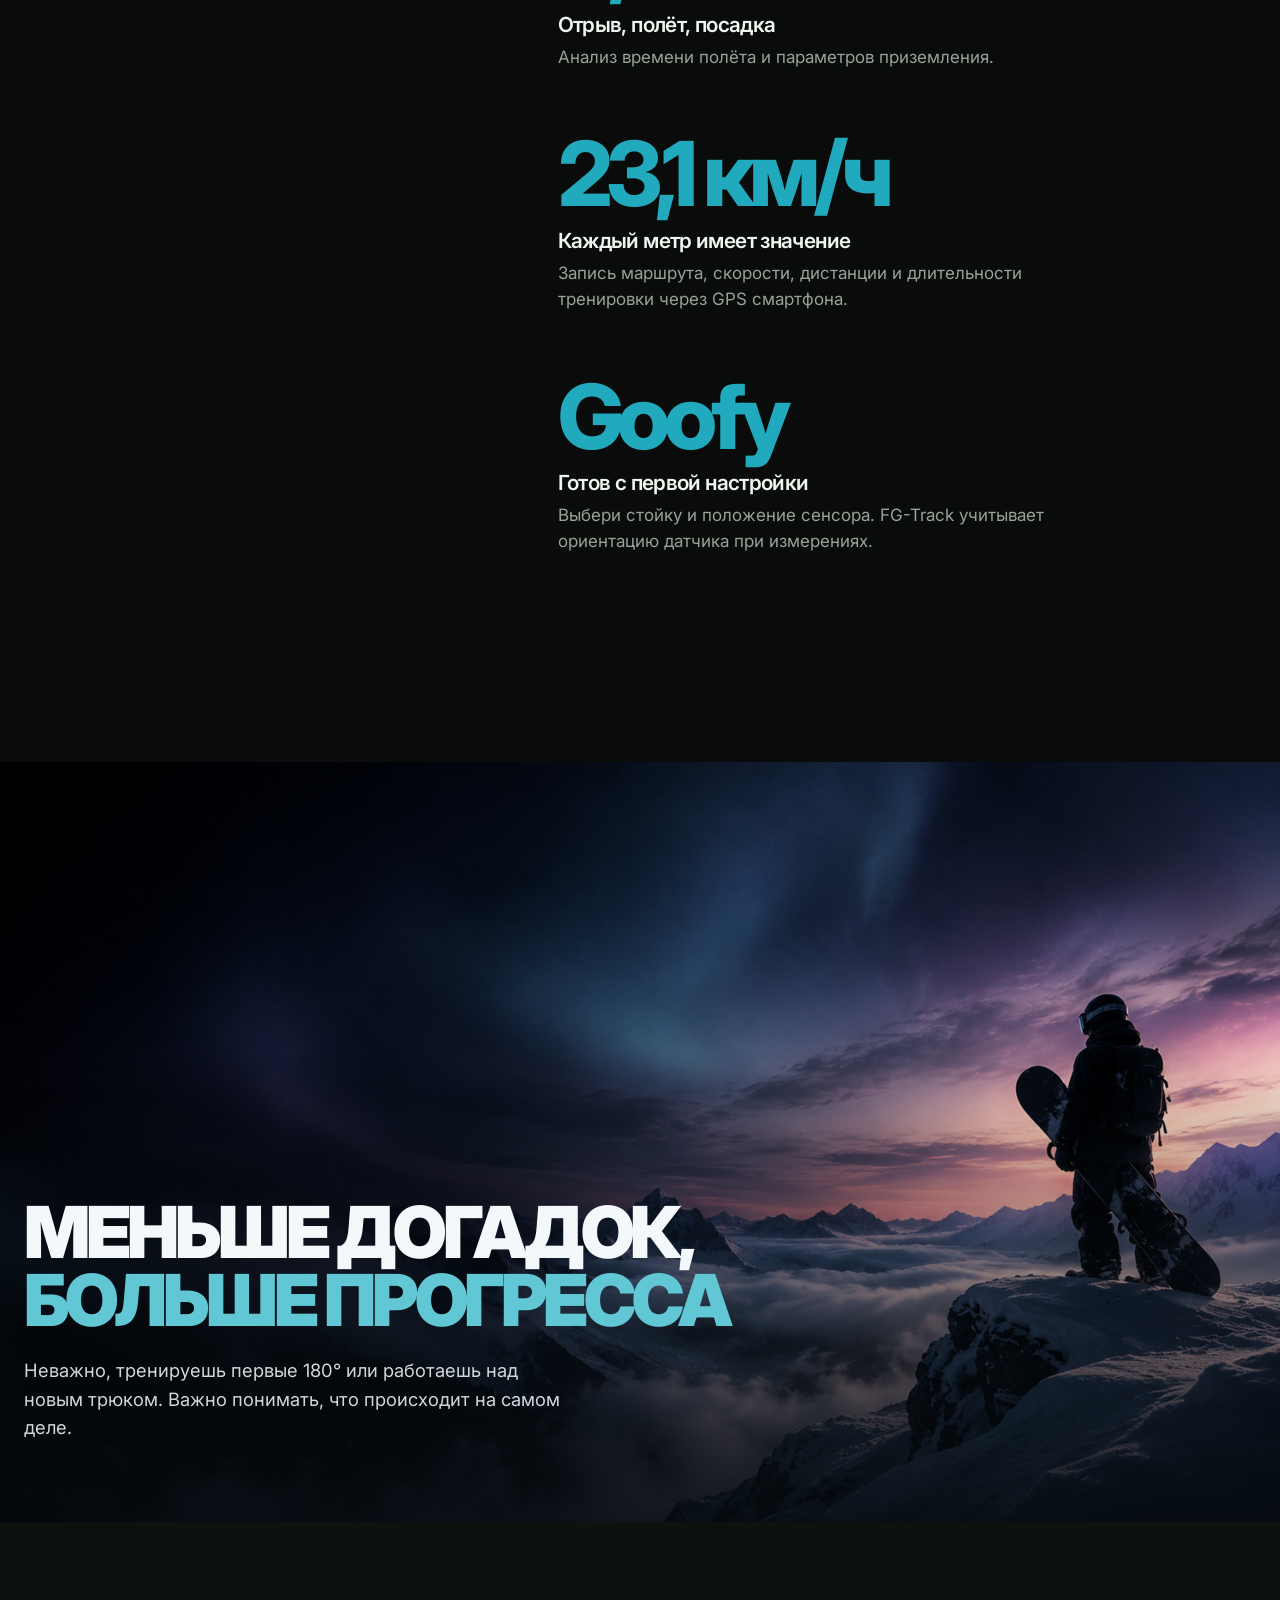
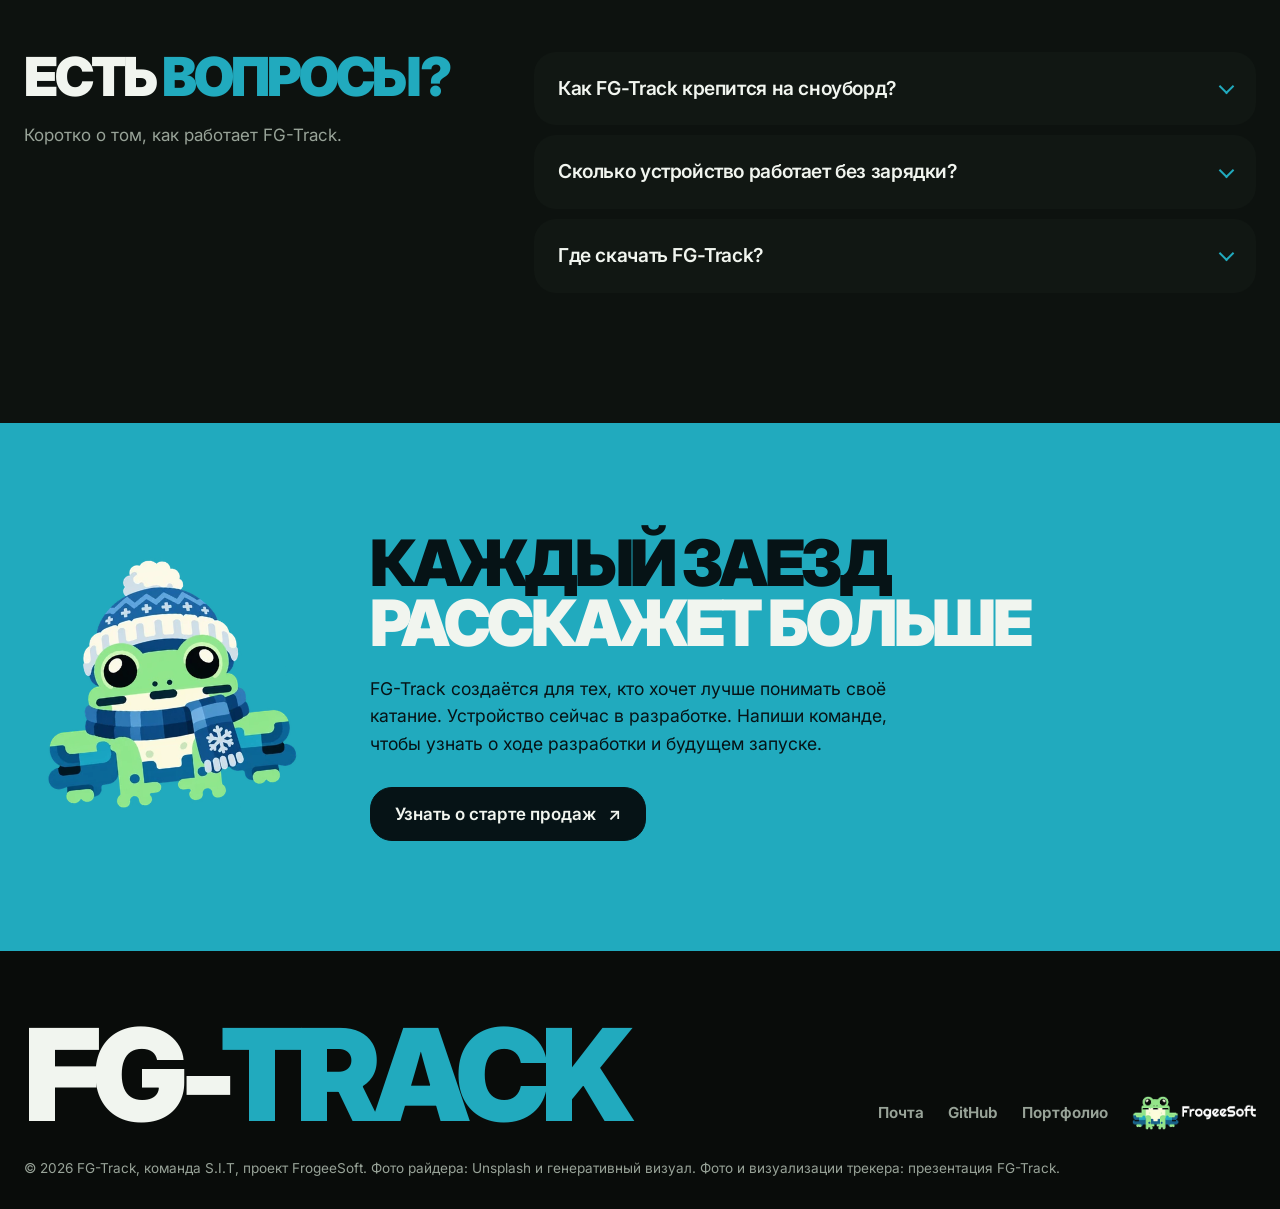
==== commit 56a41e15: "upd" ====
--- a/index.html
+++ b/index.html
@@ -13,13 +13,13 @@
   <link rel="preconnect" href="https://fonts.googleapis.com">
   <link rel="preconnect" href="https://fonts.gstatic.com" crossorigin>
   <link href="https://fonts.googleapis.com/css2?family=Inter:wght@400;500;600;700;800;900&display=swap" rel="stylesheet">
-  <link rel="stylesheet" href="site.css?v=76">
+  <link rel="stylesheet" href="site.css?v=77">
   <script>
     document.documentElement.classList.add('js');
     document.documentElement.dataset.theme = 'dark';
     try { if (localStorage.getItem('fg-track-theme') === 'light') document.documentElement.dataset.theme = 'light'; } catch (_) {}
   </script>
-  <script src="script.js?v=76" defer></script>
+  <script src="script.js?v=77" defer></script>
 </head>
 <body>
   <a class="skip-link" href="#main">Перейти к содержимому</a>
--- a/site.css
+++ b/site.css
@@ -17,6 +17,8 @@
   --radius-sm: 16px;
   --header-h: 82px;
   --container: min(1240px, calc(100vw - 48px));
+  --ease: cubic-bezier(.22, .8, .24, 1);
+  --ease-io: cubic-bezier(.65, 0, .35, 1);
   color-scheme: dark;
 }
 [data-theme="light"] {
@@ -64,29 +66,29 @@
 h3 { font-size: 1.3rem; font-weight: 600; letter-spacing: -.03em; line-height: 1.2; }
 
 /* Header from the original site: wordmark on the left, a nav pill and round buttons on the right. */
-.site-header { position: fixed; inset: 0 0 auto; z-index: 80; height: 96px; color: var(--text); transition: height .3s; }
+.site-header { position: fixed; inset: 0 0 auto; z-index: 80; height: 96px; color: var(--text); transition: height .45s var(--ease); }
 /* Over the hero (dark in both themes) the header always uses light ink. */
 body:not(.menu-open) .site-header:not(.is-scrolled) { --text: #f1f5ef; --muted: #c3cdcb; --line: rgba(240, 255, 238, .22); --bg: #090c0a; --surface: #161d18; }
 .site-header.is-scrolled { height: 80px; }
 .header-inner { width: var(--container); height: 100%; margin-inline: auto; display: flex; align-items: center; justify-content: space-between; gap: 24px; }
 .brand { display: inline-flex; align-items: center; gap: 12px; color: var(--text); border: 1px solid transparent; border-radius: var(--radius); transition: padding .3s, background .3s, border-color .3s; }
-.fg-brand-icon { width: 52px; height: 52px; border-radius: var(--radius-sm); object-fit: cover; flex: none; transition: width .3s, height .3s, border-radius .3s; }
+.fg-brand-icon { width: 52px; height: 52px; border-radius: var(--radius-sm); object-fit: cover; flex: none; transition: width .45s var(--ease), height .45s var(--ease), border-radius .45s var(--ease); }
 .site-header.is-scrolled .fg-brand-icon { width: 44px; height: 44px; border-radius: var(--radius-sm); }
 .brand-text { font-size: 1.9rem; font-weight: 800; letter-spacing: -.055em; line-height: 1; }
 .fg-brand-separator { color: var(--accent); font-weight: 400; margin: 0 1px; }
 .header-end { display: flex; align-items: center; gap: 10px; }
 .site-nav { display: flex; gap: 2px; padding: 6px; border: 1px solid var(--line); border-radius: var(--radius); background: color-mix(in srgb, var(--bg) 72%, transparent); backdrop-filter: blur(14px); -webkit-backdrop-filter: blur(14px); }
-.site-nav a { padding: 10px 16px; border-radius: var(--radius-sm); color: var(--muted); font-size: .95rem; font-weight: 500; transition: color .2s, background .2s; }
+.site-nav a { padding: 10px 16px; border-radius: var(--radius-sm); color: var(--muted); font-size: .95rem; font-weight: 500; transition: color .35s var(--ease), background .35s var(--ease); }
 .site-nav a:hover { color: var(--text); background: color-mix(in srgb, var(--text) 9%, transparent); }
 .header-actions { display: flex; align-items: center; gap: 8px; }
-.theme-toggle, .menu-toggle, .header-search-mobile { position: relative; display: grid; place-items: center; width: 46px; height: 46px; padding: 0; border: 1px solid var(--line); border-radius: 50%; background: color-mix(in srgb, var(--bg) 72%, transparent); backdrop-filter: blur(14px); -webkit-backdrop-filter: blur(14px); color: var(--text); cursor: pointer; transition: transform .2s, border-color .2s; }
+.theme-toggle, .menu-toggle, .header-search-mobile { position: relative; display: grid; place-items: center; width: 46px; height: 46px; padding: 0; border: 1px solid var(--line); border-radius: 50%; background: color-mix(in srgb, var(--bg) 72%, transparent); backdrop-filter: blur(14px); -webkit-backdrop-filter: blur(14px); color: var(--text); cursor: pointer; transition: transform .35s var(--ease), border-color .3s ease; }
 .theme-toggle:hover, .menu-toggle:hover, .header-search-mobile:hover { transform: translateY(-2px); border-color: color-mix(in srgb, var(--text) 40%, transparent); }
 .theme-toggle svg, .header-search-mobile svg { width: 18px; height: 18px; fill: none; stroke: currentColor; stroke-width: 1.8; stroke-linecap: round; stroke-linejoin: round; }
 .theme-toggle .moon { display: none; }
 [data-theme="light"] .theme-toggle .sun { display: none; }
 [data-theme="light"] .theme-toggle .moon { display: block; }
 .menu-toggle, .header-search-mobile { display: none; }
-.menu-toggle span { position: absolute; left: 13px; width: 18px; height: 1.5px; background: currentColor; transition: transform .25s, top .25s; }
+.menu-toggle span { position: absolute; left: 13px; width: 18px; height: 1.5px; background: currentColor; transition: transform .4s var(--ease), top .4s var(--ease); }
 .menu-toggle span:first-child { top: 18px; }
 .menu-toggle span:last-child { top: 26px; }
 .menu-toggle[aria-expanded="true"] span { top: 22px; }
@@ -111,7 +113,7 @@
 .header-search-results p { padding: 14px; color: var(--muted); }
 
 /* Buttons */
-.button { min-height: 54px; padding: 0 24px; border-radius: var(--radius); display: inline-flex; align-items: center; justify-content: center; gap: 12px; font-weight: 600; border: 1px solid var(--line); cursor: pointer; transition: transform .22s, background .22s, border-color .22s, color .22s; }
+.button { min-height: 54px; padding: 0 24px; border-radius: var(--radius); display: inline-flex; align-items: center; justify-content: center; gap: 12px; font-weight: 600; border: 1px solid var(--line); cursor: pointer; transition: transform .4s var(--ease), background .3s ease, border-color .3s ease, color .3s ease; }
 .button:hover { transform: translateY(-3px); }
 .button-primary { background: var(--accent); color: var(--on-accent); border-color: var(--accent); }
 .button-secondary { background: color-mix(in srgb, var(--surface) 65%, transparent); }
@@ -122,7 +124,7 @@
 
 /* Hero: the rider fills the screen, text sits on the left over a scrim. */
 .hero { position: relative; min-height: min(100svh, 920px); display: flex; align-items: flex-end; color: #f4f8fa; background: #090c0a; overflow: hidden; }
-.hero-photo { position: absolute; top: 0; right: 0; bottom: 0; width: 62%; }
+.hero-photo { will-change: transform; position: absolute; top: 0; right: 0; bottom: 0; width: 62%; }
 .hero-photo img { position: absolute; inset: 0; width: 100%; height: 100%; object-fit: cover; object-position: 50% 38%; }
 .hero::before { content: ""; position: absolute; inset: 0; z-index: 1; background: linear-gradient(90deg, #090c0a 0%, #090c0a 38%, rgba(9, 12, 10, .6) 56%, rgba(9, 12, 10, 0) 82%); }
 .hero-copy { position: relative; z-index: 2; width: var(--container); margin-inline: auto; padding: 160px 0 90px; }
@@ -181,7 +183,7 @@
 .assembly-stage { height: 560px; position: relative; isolation: isolate; overflow: hidden; border-radius: var(--radius); background: #0a0b0b; }
 .assembly-first, .assembly-canvas { position: absolute; inset: 0; width: 100%; height: 100%; display: block; }
 .assembly-first { object-fit: contain; }
-.assembly-canvas { opacity: 0; transition: opacity .25s; }
+.assembly-canvas { opacity: 0; transition: opacity .6s ease; }
 .assembly-stage.is-ready .assembly-canvas { opacity: 1; }
 .assembly-progress { height: 6px; display: flex; gap: 8px; margin-bottom: 36px; }
 .assembly-progress > span { height: 100%; flex: 1; border-radius: 3px; background: var(--surface-2); position: relative; overflow: hidden; }
@@ -192,7 +194,7 @@
 .assembly-ready { height: 260svh; min-height: 1800px; }
 .assembly-ready .assembly-sticky { position: sticky; top: 110px; padding-bottom: 24px; }
 .assembly-ready .assembly-stage { height: clamp(410px, 62svh, 600px); }
-.assembly-ready .assembly-step-button { color: color-mix(in srgb, var(--text) 45%, transparent); transition: color .2s; }
+.assembly-ready .assembly-step-button { color: color-mix(in srgb, var(--text) 45%, transparent); transition: color .4s var(--ease); }
 .assembly-ready .assembly-step.is-active .assembly-step-button { color: var(--accent); }
 .assembly-ready .assembly-step:not(.is-active) p { display: none; }
 .assembly-section .assembly-sticky { padding-bottom: 120px; }
@@ -216,7 +218,7 @@
 .app-inner { width: var(--container); margin-inline: auto; padding: 130px 0; }
 .screens { display: flex; justify-content: center; align-items: flex-start; padding-block: 36px 16px; }
 .screens:focus-visible { outline-offset: 8px; }
-.screens figure { width: clamp(180px, 20vw, 280px); flex: none; margin-inline: 1.2%; transition: transform .5s cubic-bezier(.2, .8, .2, 1); filter: drop-shadow(0 26px 30px rgba(0, 0, 0, .4)); }
+.screens figure { width: clamp(180px, 20vw, 280px); flex: none; margin-inline: 1.2%; transition: transform .8s var(--ease); filter: drop-shadow(0 26px 30px rgba(0, 0, 0, .4)); }
 .screens figure:nth-child(1) { transform: translateY(54px) rotate(-9deg); z-index: 1; }
 .screens figure:nth-child(2) { transform: translateY(8px) rotate(-3deg); z-index: 3; }
 .screens figure:nth-child(3) { transform: translateY(8px) rotate(3deg); z-index: 2; }
@@ -282,8 +284,8 @@
 .legal { margin-top: 28px; font-size: .85rem; color: var(--muted); }
 
 /* Entrances */
-.js .reveal { opacity: 0; transform: translateY(24px); transition: opacity .6s ease, transform .6s cubic-bezier(.2, .8, .2, 1); }
-.js .reveal.is-in { opacity: 1; transform: none; }
+.js .reveal { opacity: 0; transform: translate3d(0, 32px, 0); transition: opacity 1s var(--ease), transform 1.1s var(--ease); will-change: opacity, transform; }
+.js .reveal.is-in { opacity: 1; transform: none; will-change: auto; }
 
 /* Responsive */
 @media (max-width: 1100px) {
@@ -350,3 +352,12 @@
   .js .reveal { opacity: 1; transform: none; }
   .rider > img { transform: none; }
 }
+
+/* Page load: the hero text and photo settle in once. */
+@keyframes settle { from { opacity: 0; transform: translate3d(0, 24px, 0); } to { opacity: 1; transform: none; } }
+@keyframes photo-in { from { opacity: 0; } to { opacity: 1; } }
+.hero-copy > * { animation: settle 1.1s var(--ease) both; }
+.hero-copy > :nth-child(2) { animation-delay: .12s; }
+.hero-copy > :nth-child(3) { animation-delay: .24s; }
+.hero-photo img { animation: photo-in 1.4s ease both; }
+@media (prefers-reduced-motion: reduce) { .hero-copy > *, .hero-photo img { animation: none !important; } .hero-photo { transform: none !important; } }
